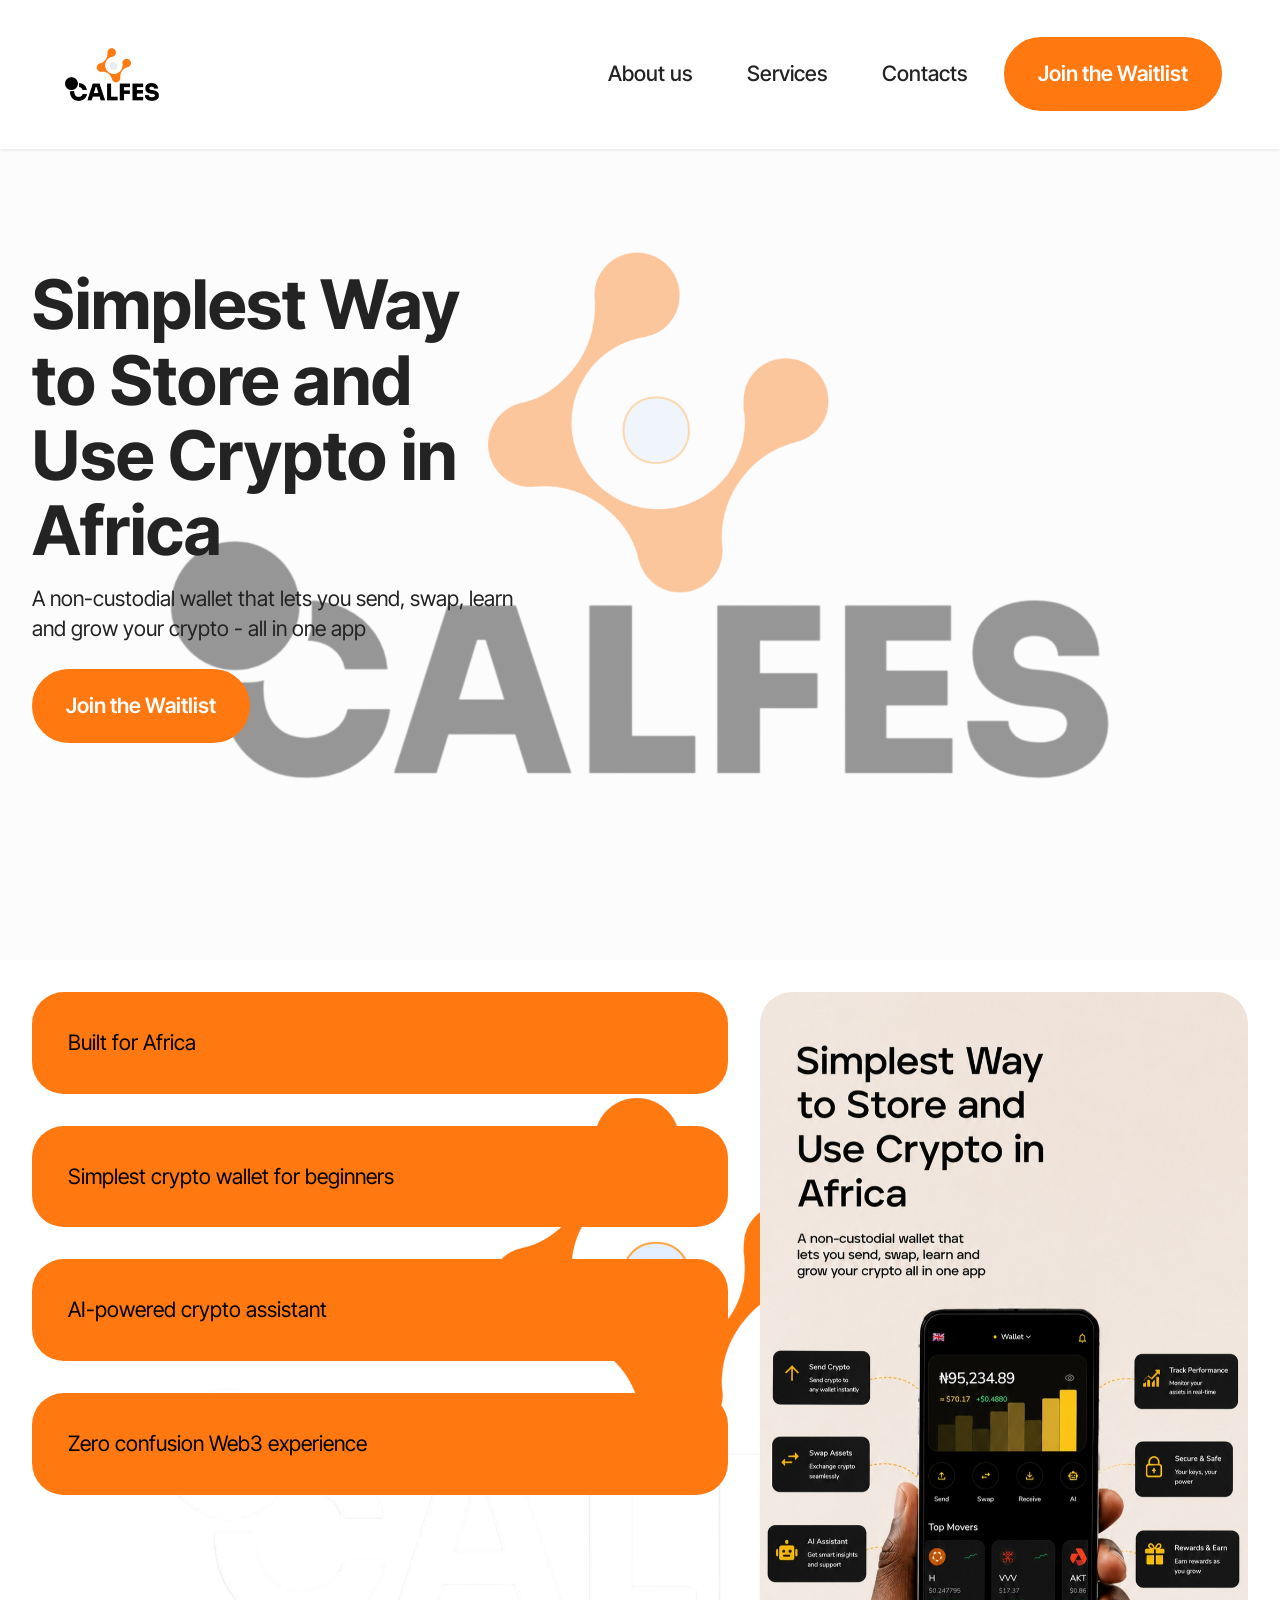
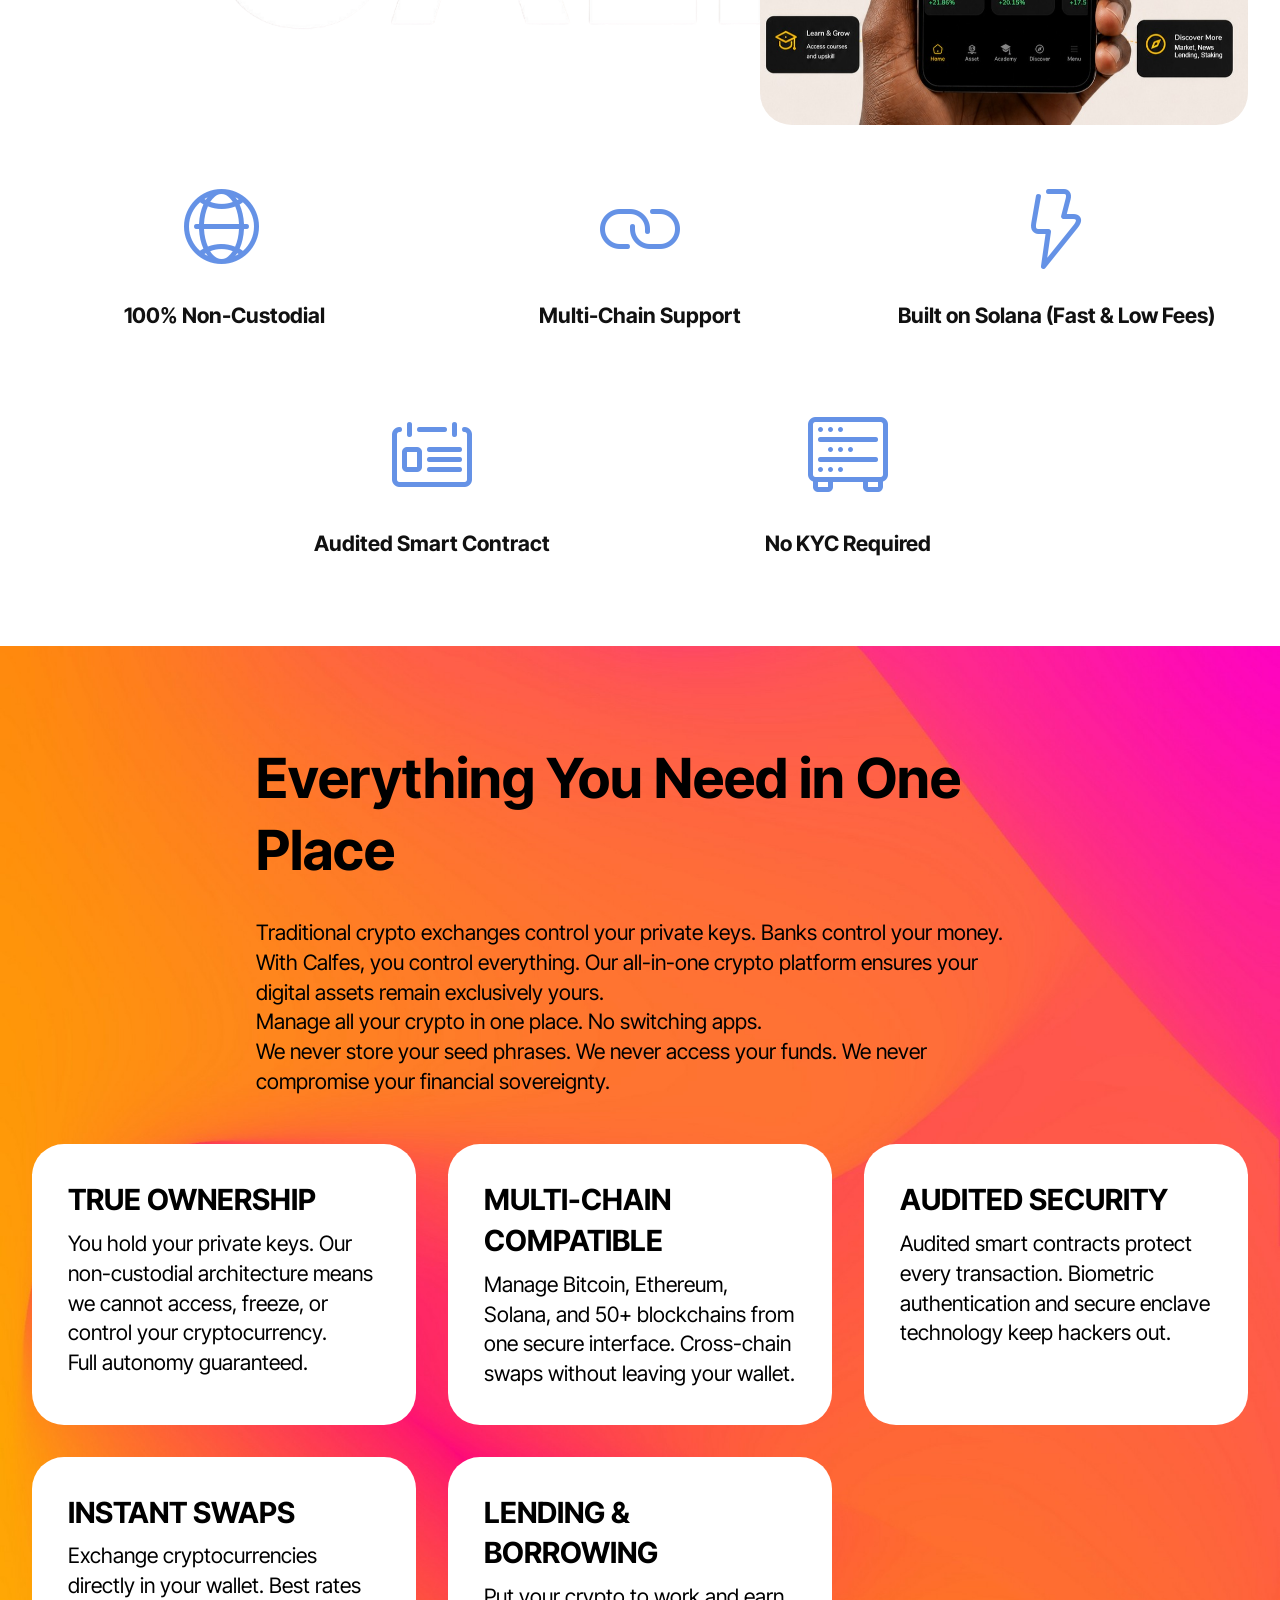
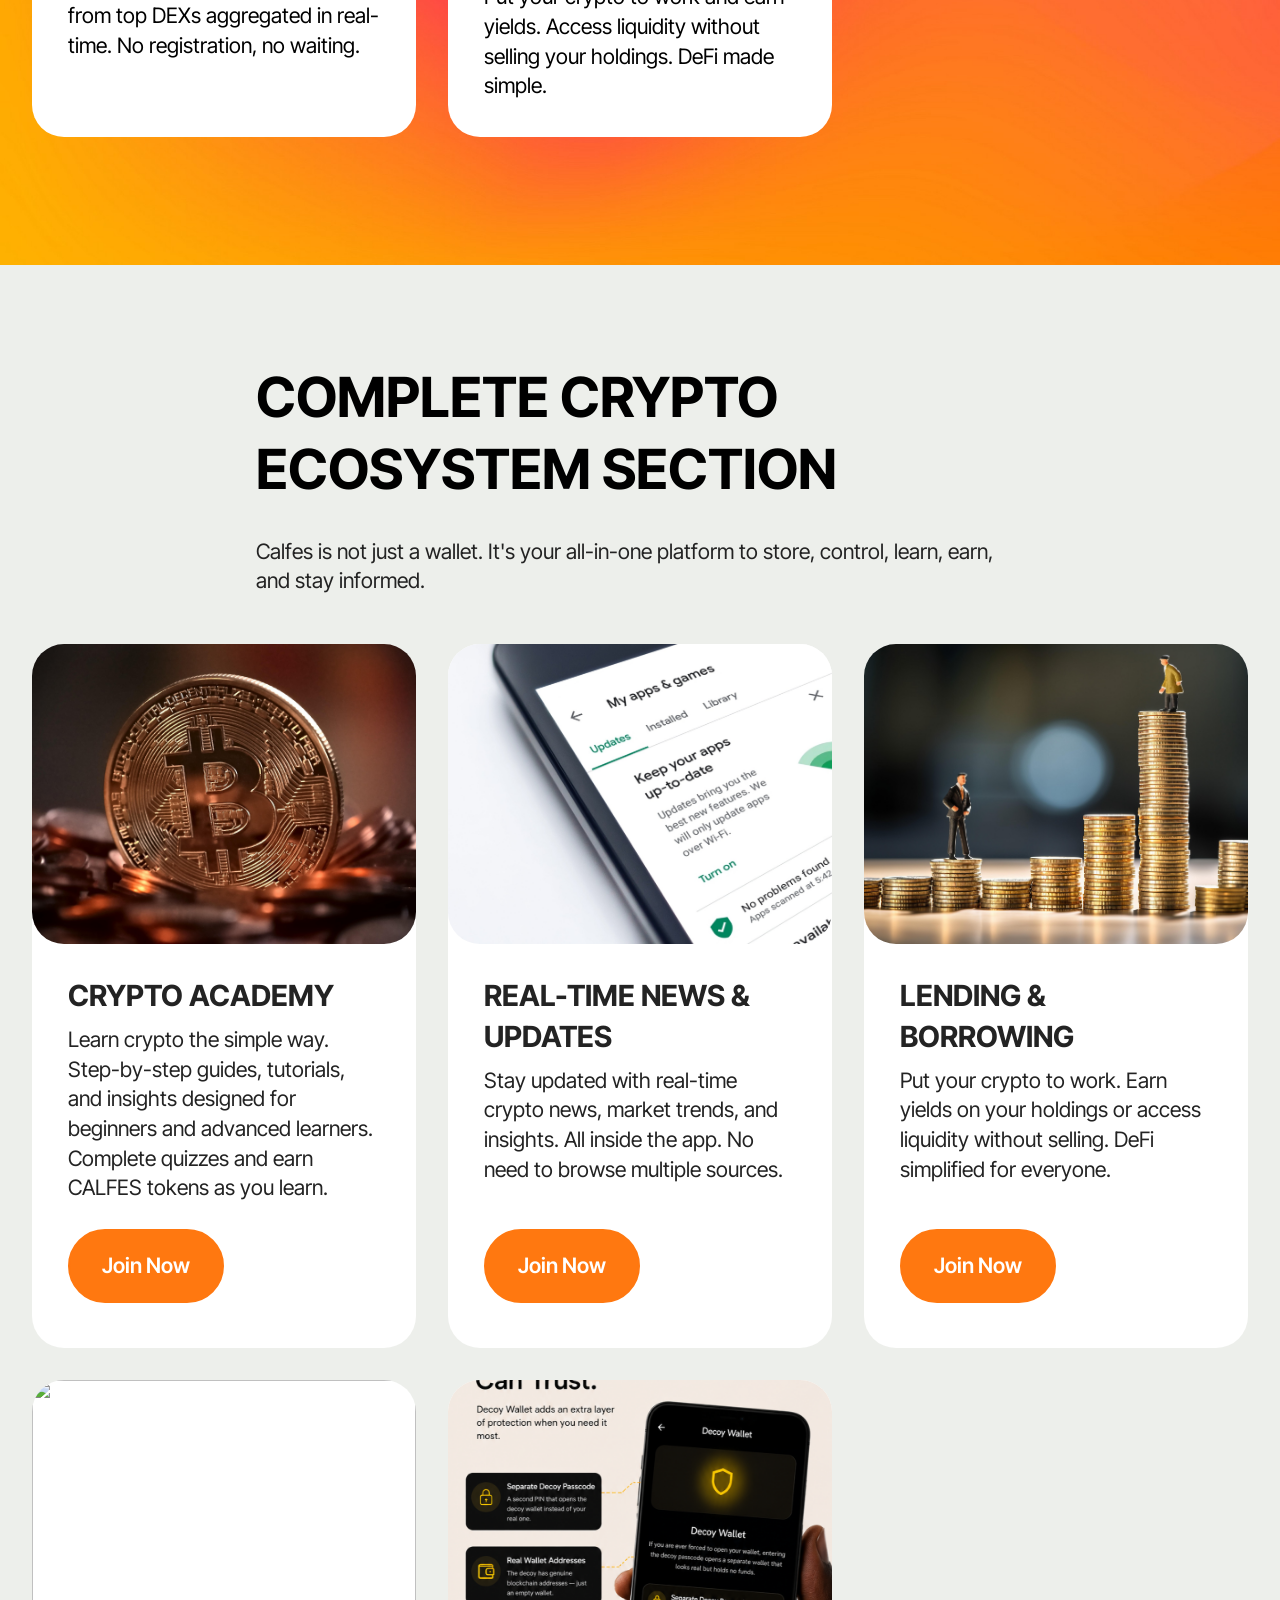
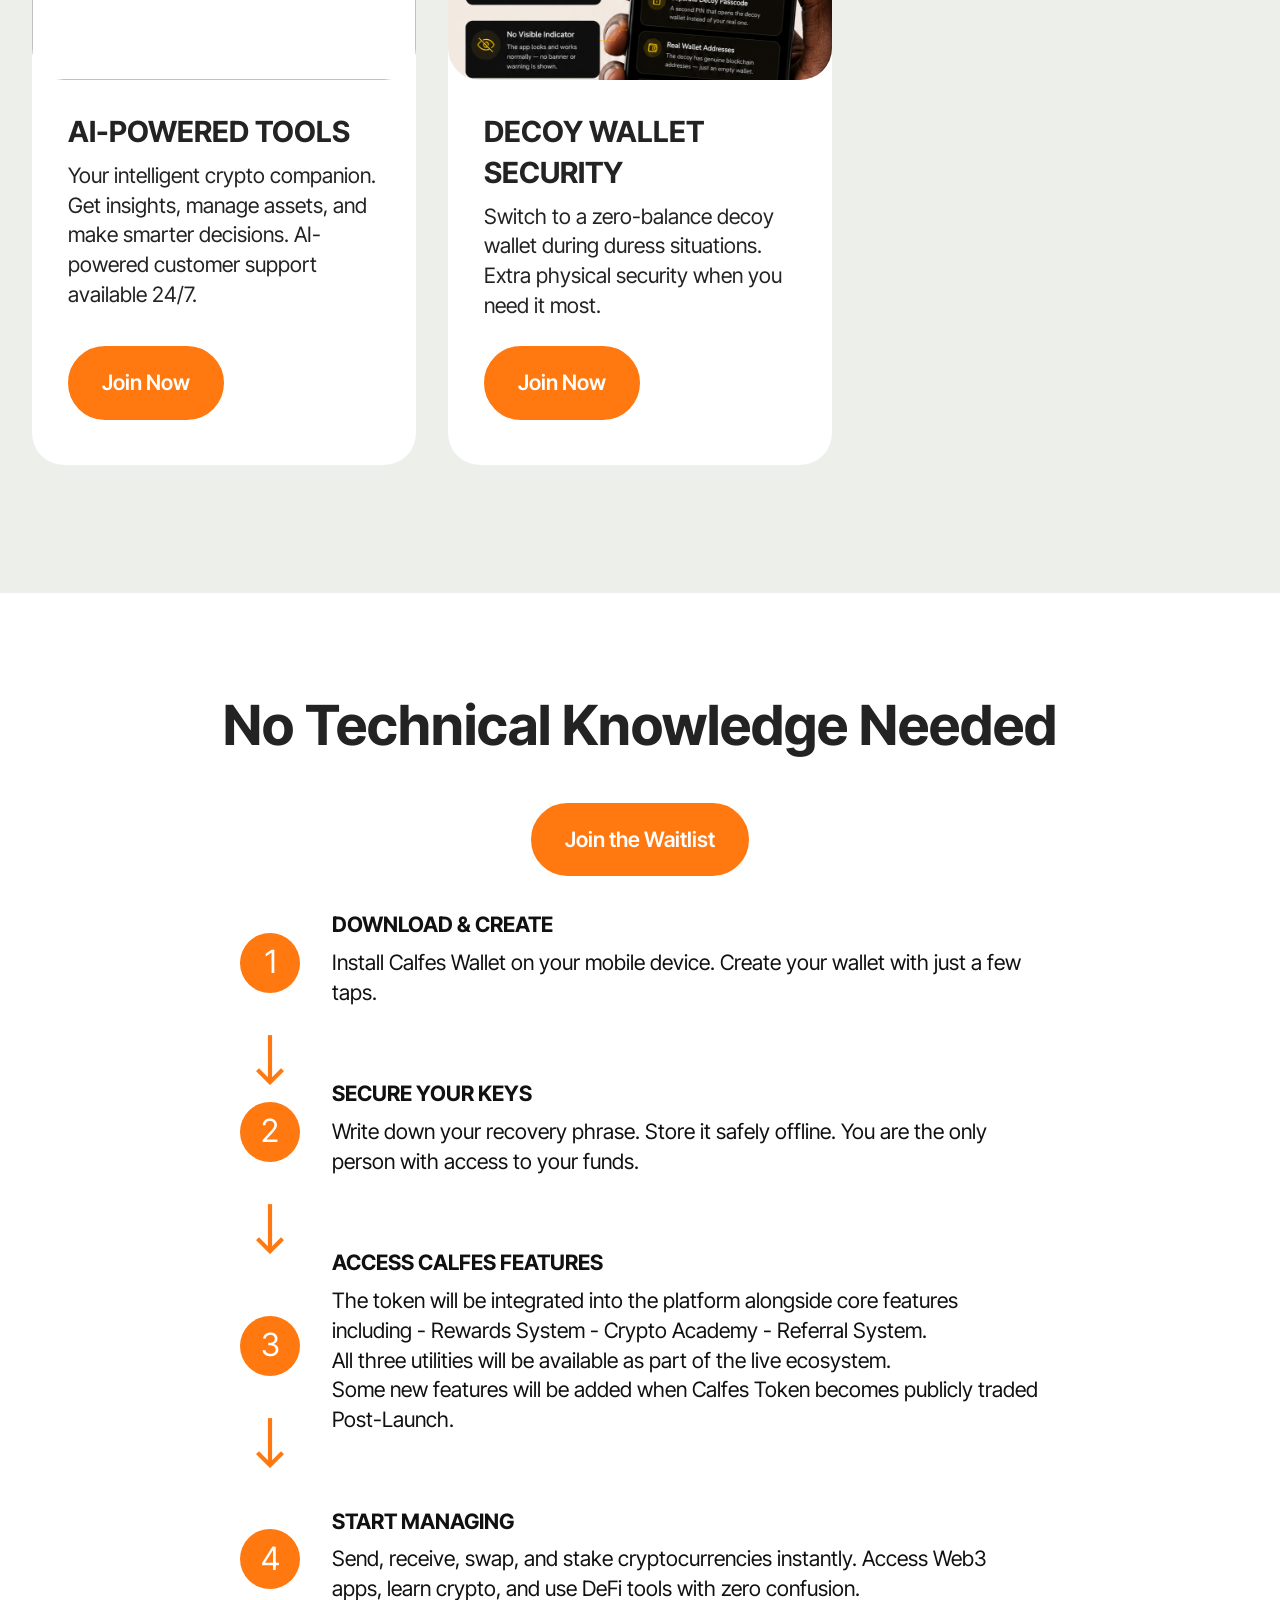
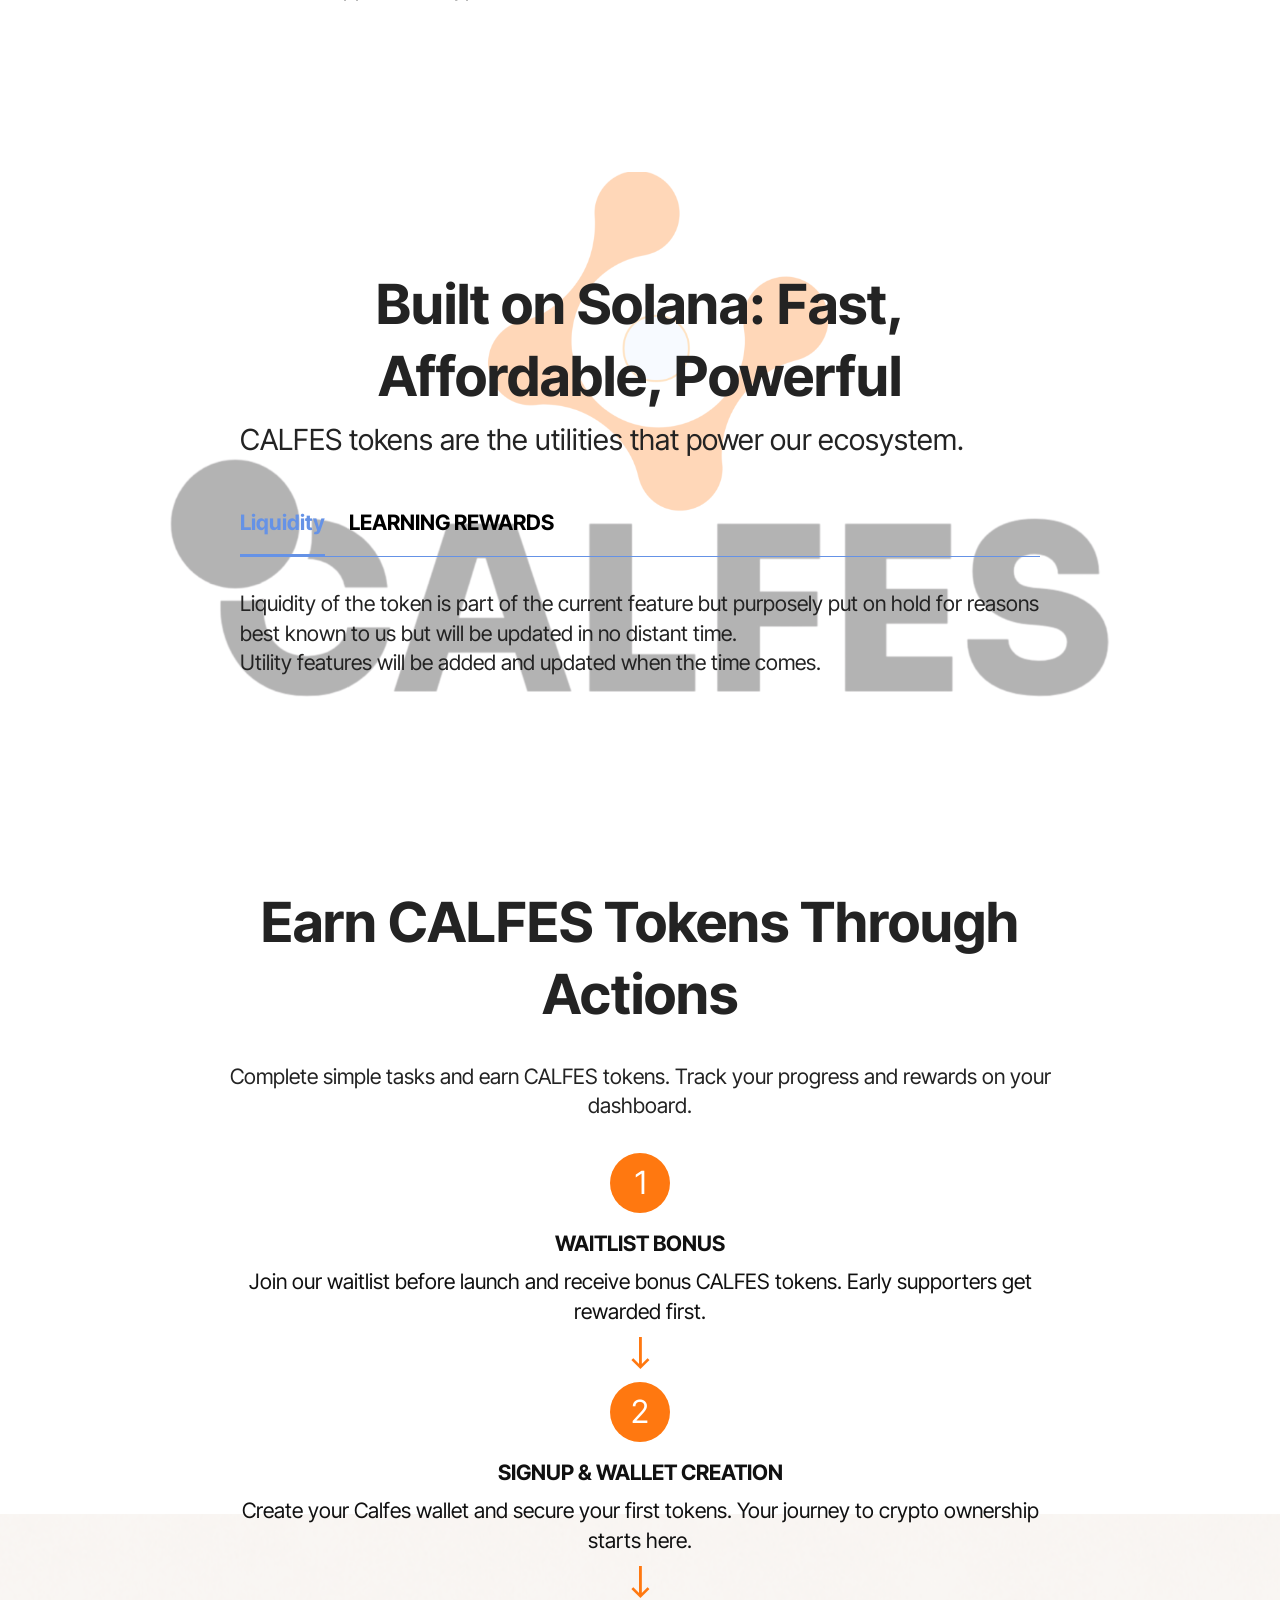
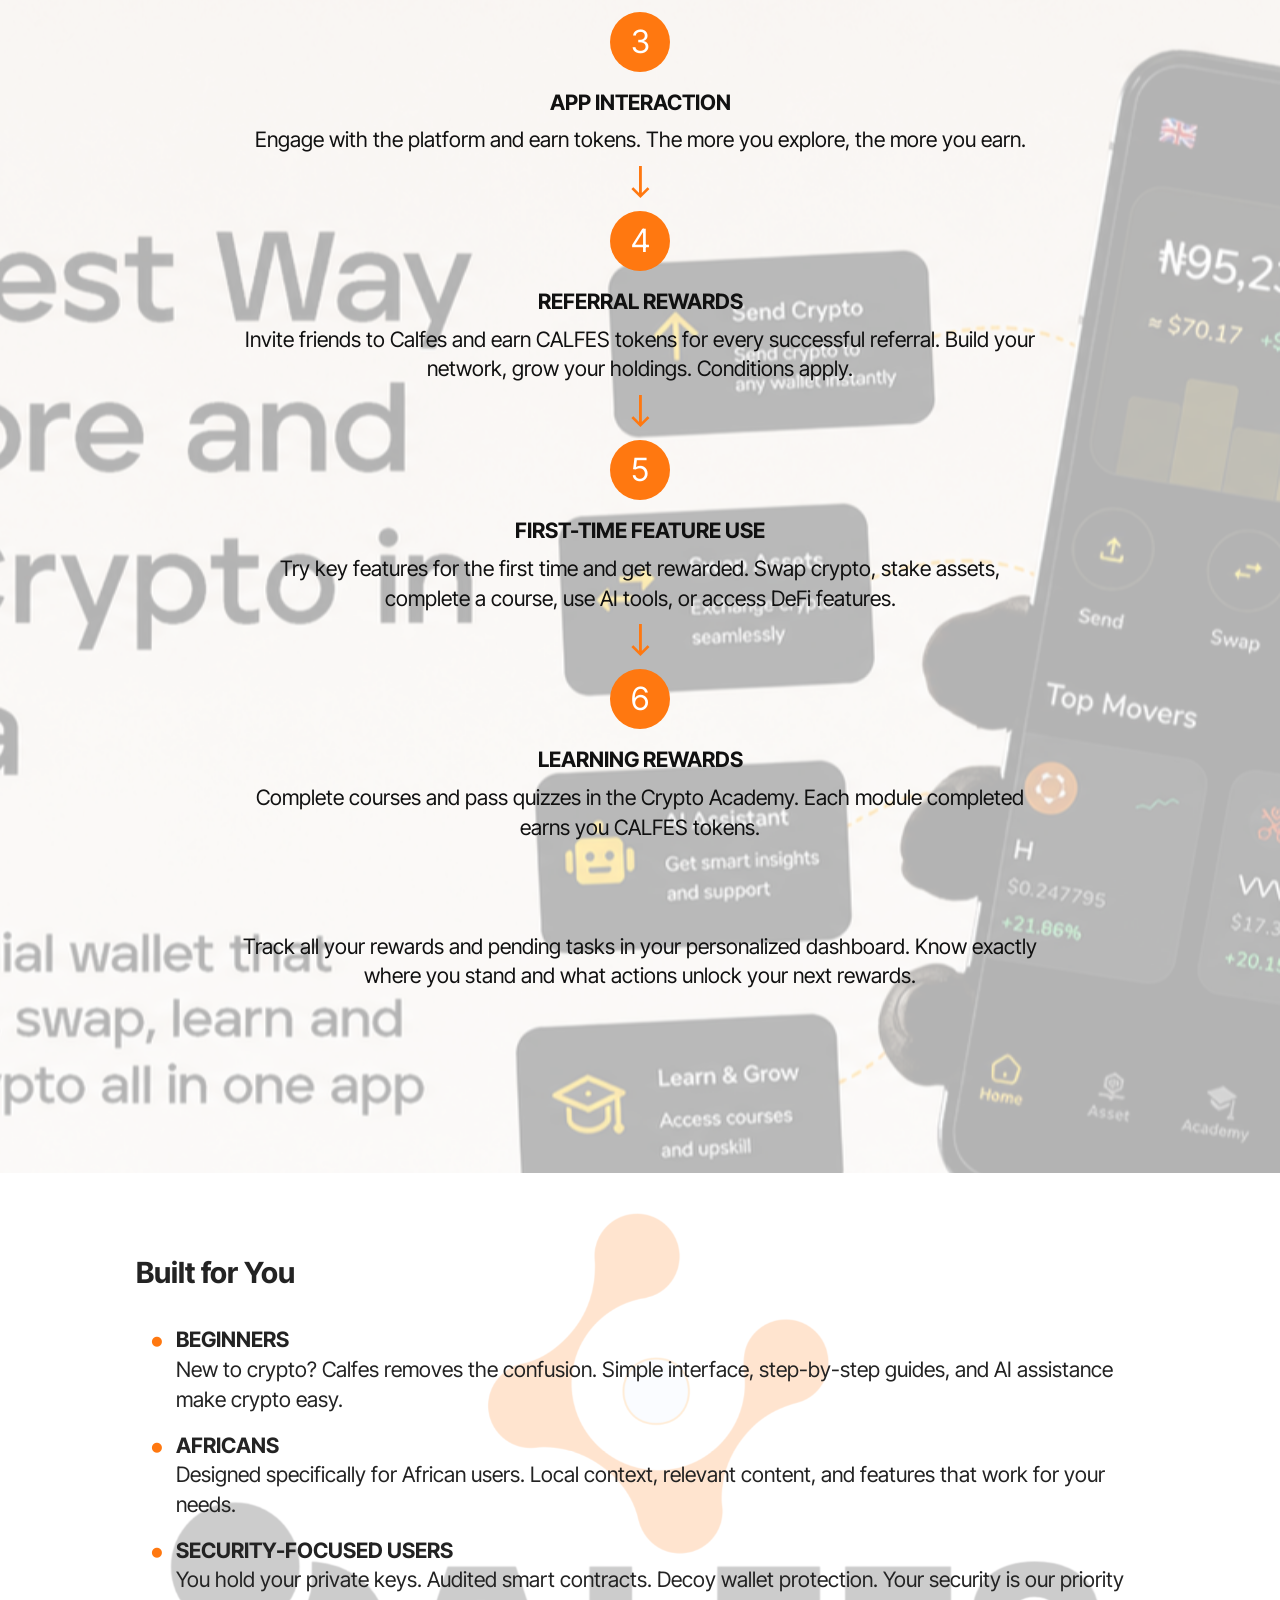
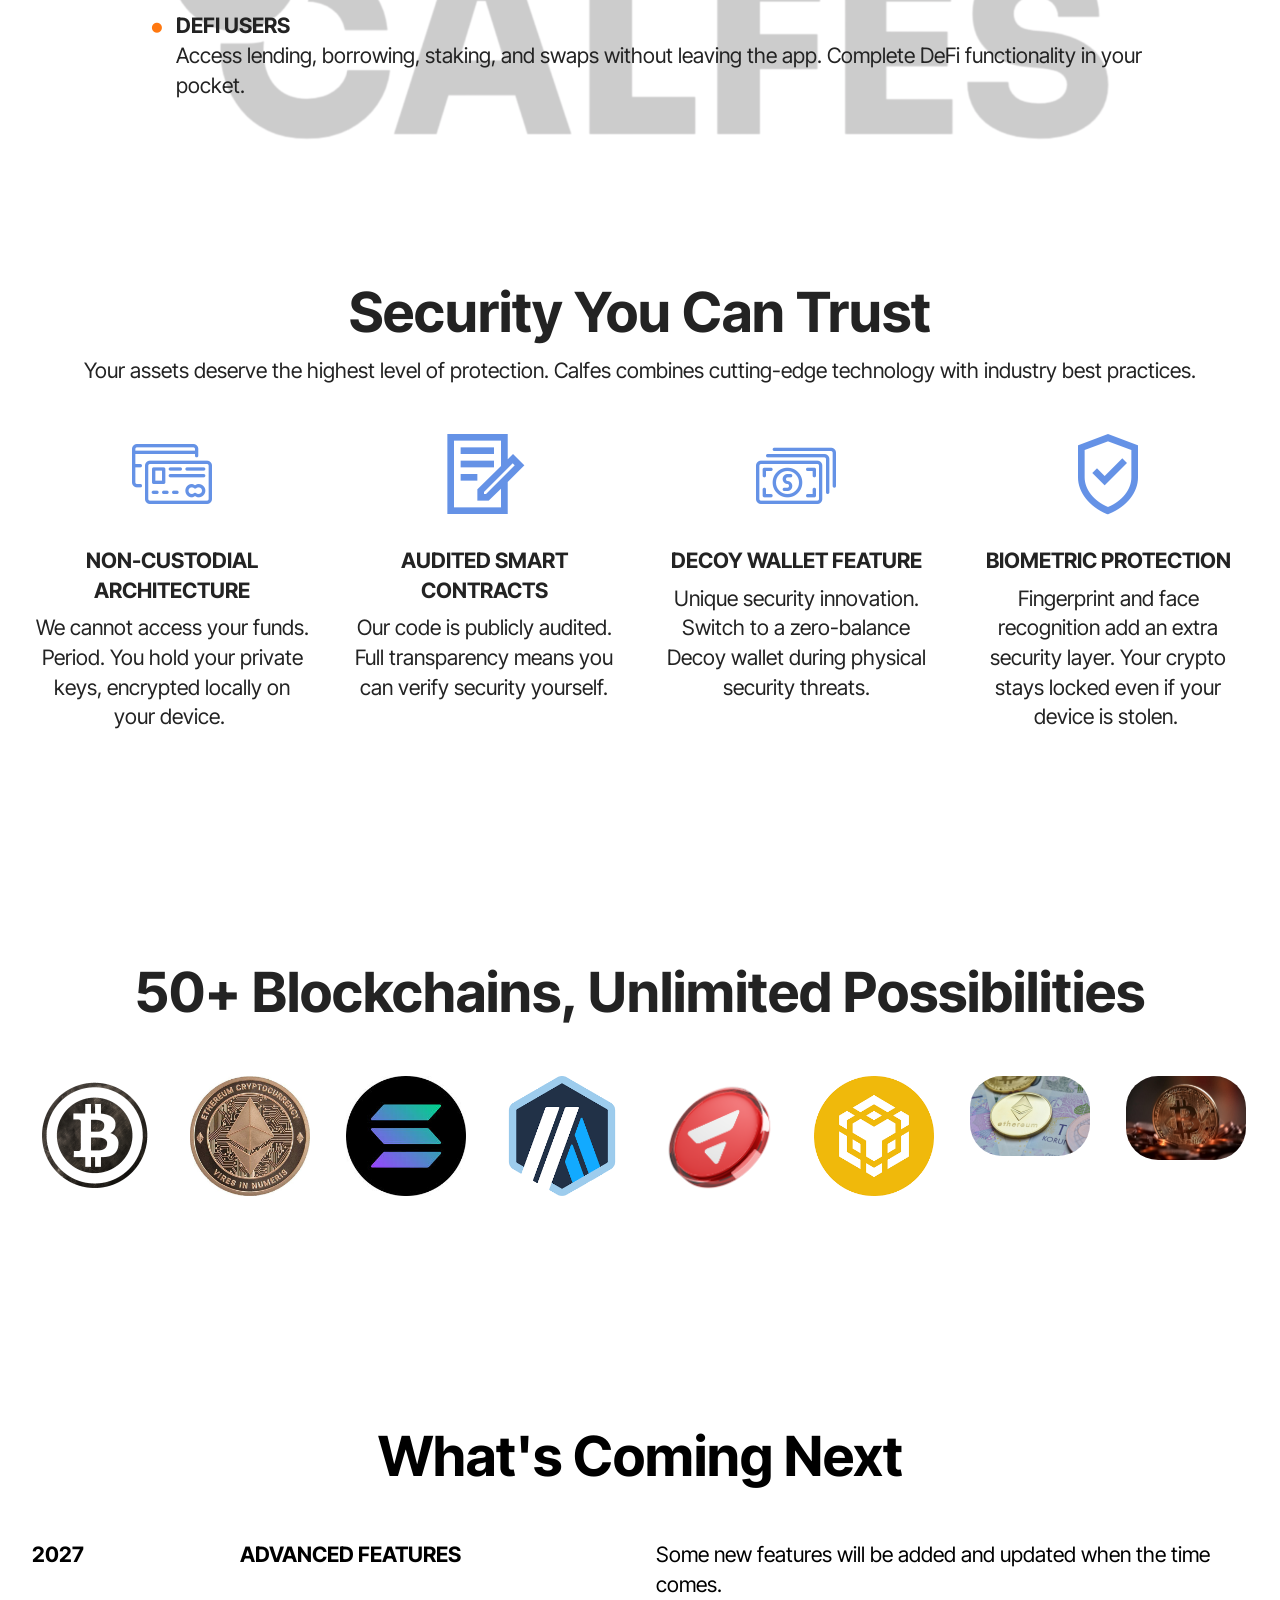
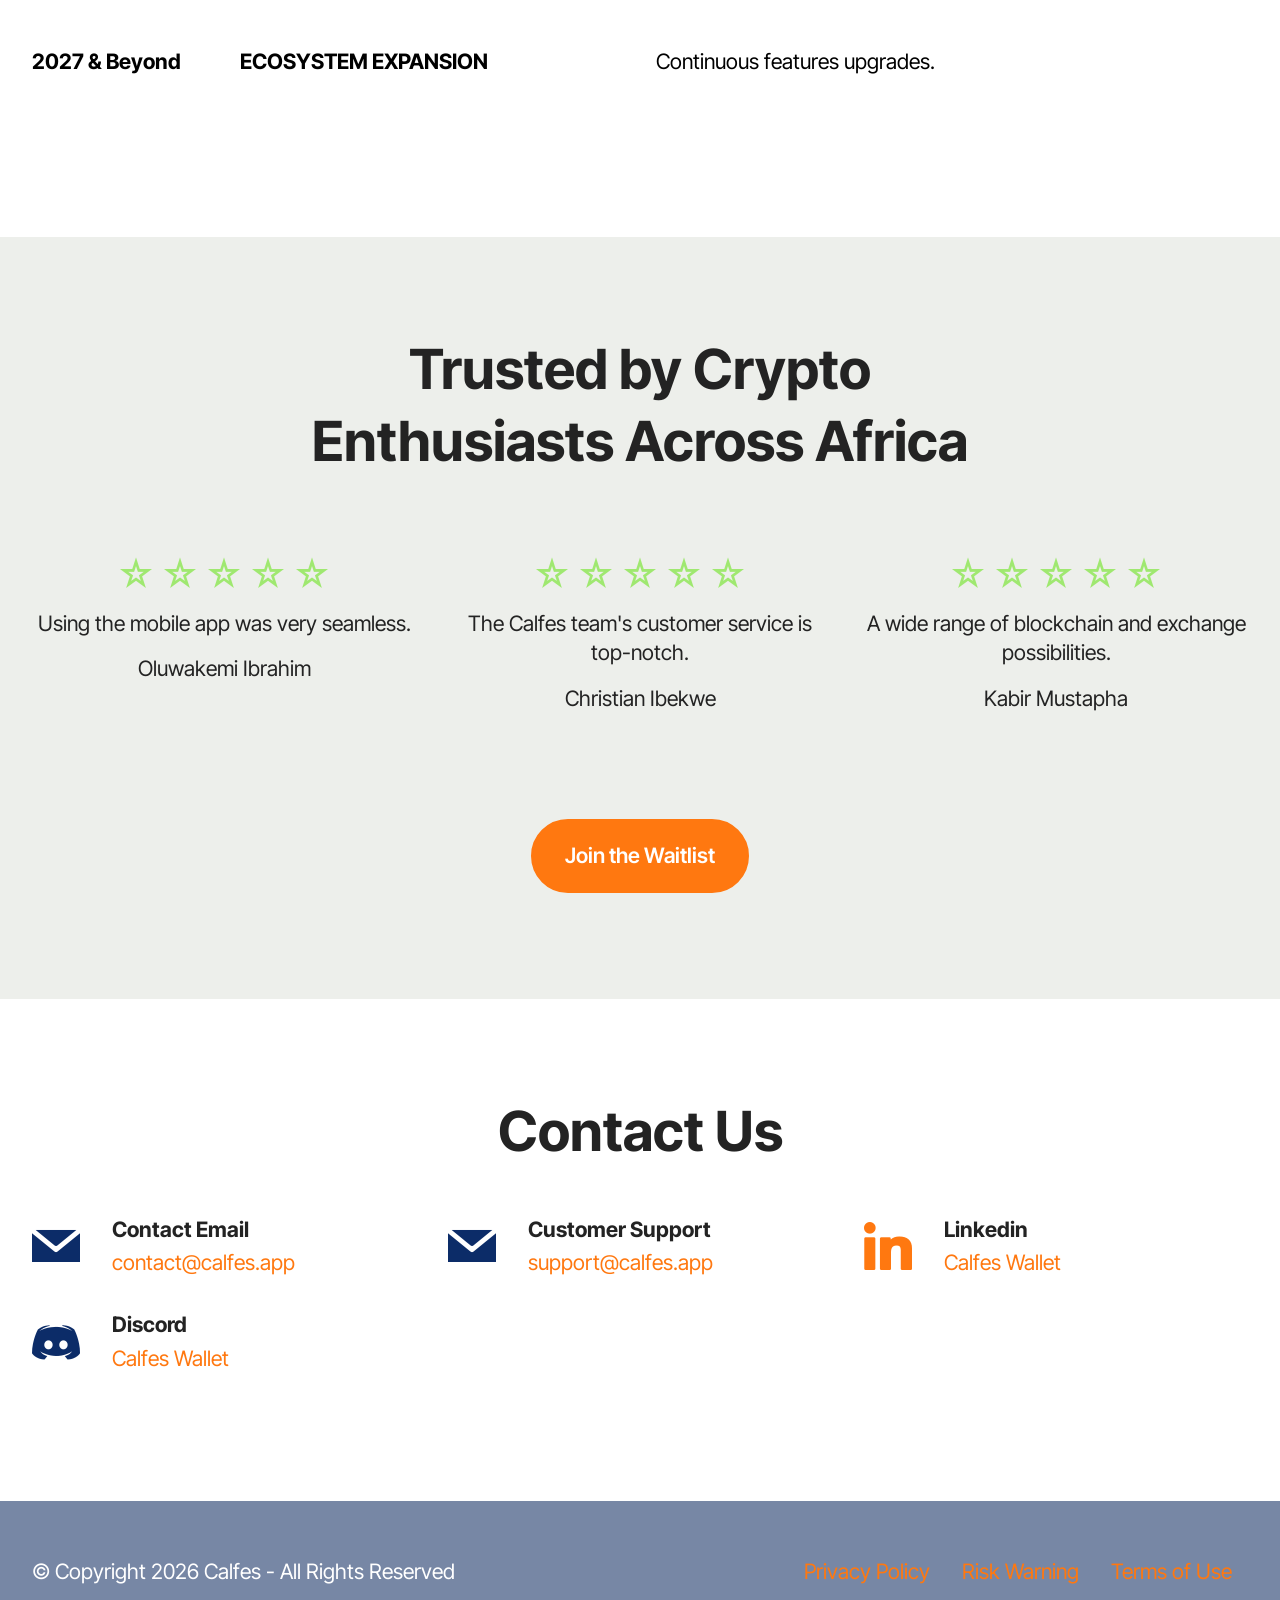
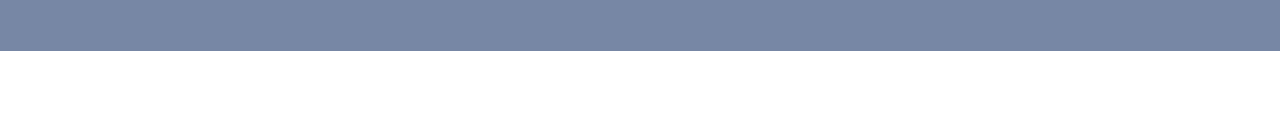
==== index.html @ dc8a94e5 "Add files via upload" ====
<!DOCTYPE html>
<html  >
<head>
  <!-- Site made by IDCL Africa -->
  <meta charset="UTF-8">
  <meta http-equiv="X-UA-Compatible" content="IE=edge">
  <meta name="generator" content="Mobirise v6.1.12, mobirise.com">
  <meta name="twitter:card" content="summary_large_image"/>
  <meta name="twitter:image:src" content="assets/images/index-meta.png">
  <meta property="og:image" content="assets/images/index-meta.png">
  <meta name="twitter:title" content="Home">
  <meta name="viewport" content="width=device-width, initial-scale=1, minimum-scale=1">
  <link rel="shortcut icon" href="assets/images/calfes-blk.png" type="image/x-icon">
  <meta name="description" content="Non-Custodial Crypto Wallet | cryptocurrency wallet Africa, Web3 wallet, crypto learning app, DeFi wallet">
  
  
  <title>Home</title>
  <link rel="stylesheet" href="assets/web/assets/mobirise-icons2/mobirise2.css">
  <link rel="stylesheet" href="assets/web/assets/mobirise-icons-bold/mobirise-icons-bold.css">
  <link rel="stylesheet" href="assets/web/assets/mobirise-icons/mobirise-icons.css">
  <link rel="stylesheet" href="assets/bootstrap/css/bootstrap.min.css">
  <link rel="stylesheet" href="assets/parallax/jarallax.css">
  <link rel="stylesheet" href="assets/dropdown/css/style.css">
  <link rel="stylesheet" href="assets/socicon/css/styles.css">
  <link rel="stylesheet" href="assets/theme/css/style.css">
  <link rel="preload" href="https://fonts.googleapis.com/css?family=Inter+Tight:100,200,300,400,500,600,700,800,900,100i,200i,300i,400i,500i,600i,700i,800i,900i&display=swap" as="style" onload="this.onload=null;this.rel='stylesheet'">
  <noscript><link rel="stylesheet" href="https://fonts.googleapis.com/css?family=Inter+Tight:100,200,300,400,500,600,700,800,900,100i,200i,300i,400i,500i,600i,700i,800i,900i&display=swap"></noscript>
  <link rel="preload" as="style" href="assets/mobirise/css/mbr-additional.css?v=qlDMqC"><link rel="stylesheet" href="assets/mobirise/css/mbr-additional.css?v=qlDMqC" type="text/css">

  
  
  
</head>
<body>
  
  <section data-bs-version="5.1" class="menu menu1 cid-vhpEsGPoHD" once="menu" id="menu1-1">
    

    <nav class="navbar navbar-dropdown navbar-fixed-top navbar-expand-lg">
        <div class="container-fluid">
            <div class="navbar-brand">
                <span class="navbar-logo">
                    
                        <img src="assets/images/calfes-blk.png" alt="" style="height: 8rem;">
                    
                </span>
                
            </div>
            <button class="navbar-toggler" type="button" data-toggle="collapse" data-bs-toggle="collapse" data-target="#navbarSupportedContent" data-bs-target="#navbarSupportedContent" aria-controls="navbarNavAltMarkup" aria-expanded="false" aria-label="Toggle navigation">
                <div class="hamburger">
                    <span></span>
                    <span></span>
                    <span></span>
                    <span></span>
                </div>
            </button>
            <div class="collapse navbar-collapse" id="navbarSupportedContent">
                <ul class="navbar-nav nav-dropdown" data-app-modern-menu="true"><li class="nav-item"><a class="nav-link link text-black text-primary display-4" href="index.html#header1-i">
                            About us</a></li>
                    <li class="nav-item"><a class="nav-link link text-black text-primary display-4" href="index.html#features027-j">
                            Services</a></li>
                    <li class="nav-item"><a class="nav-link link text-black text-primary display-4" href="index.html#social02-w">Contacts</a>
                    </li></ul>
                
                <div class="navbar-buttons mbr-section-btn"><a class="btn btn-primary display-4" href="https://api.calfes.app/v1/waitlist/join" target="_blank">Join the Waitlist</a></div>
            </div>
        </div>
    </nav>
</section>

<section data-bs-version="5.1" class="header1 cid-vhvvVtMBlm mbr-fullscreen" id="header1-i">

    

    
    <div class="mbr-overlay" style="opacity: 0.6; background-color: rgb(250, 250, 250);"></div>

    <div class="container">
        <div class="row">
            <div class="col-12 col-lg-5">
                <h1 class="mbr-section-title mbr-fonts-style mb-3 display-1"><strong>Simplest Way to Store and Use Crypto in Africa</strong></h1>
                
                <p class="mbr-text mbr-fonts-style display-7">A non-custodial wallet that lets you send, swap, learn and grow your crypto - all in one app&nbsp;<br></p>
                <div class="mbr-section-btn mt-3"><a class="btn btn-secondary display-4" href="https://api.calfes.app/v1/waitlist/join" target="_blank">Join the Waitlist</a></div>
            </div>
        </div>
    </div>
</section>

<section data-bs-version="5.1" class="features027 cid-vhvwgKUePU mbr-parallax-background" id="features027-j">
	

	
	

	<div class="container">
		


		<div class="row justify-content-center  blockContent">
			<div class="col-12 col-lg">
				<div class="item features-without-image col-12 col-md-12 col-lg-12 active">
					<div class="item-wrapper">
						<div class="item-content">
							
							
							<p class="card-text mbr-fonts-style mt-0 mb-0 display-7">Built for Africa&nbsp;<br></p>
							
						</div>

					</div>
				</div>
				<div class="item features-without-image col-12 col-md-12 col-lg-12">
					<div class="item-wrapper">
						<div class="item-content">
							
							
							<p class="card-text mbr-fonts-style mt-0 mb-0 display-7">Simplest crypto wallet for beginners&nbsp;<br></p>
							
						</div>

					</div>
				</div>
				<div class="item features-without-image col-12 col-md-12 col-lg-12">
					<div class="item-wrapper">
						<div class="item-content">
							
							
							<p class="card-text mbr-fonts-style mt-0 mb-0 display-7">AI-powered crypto assistant&nbsp;<br></p>
							
						</div>
					</div>
				</div><div class="item features-without-image col-12 col-md-12 col-lg-12">
					<div class="item-wrapper">
						<div class="item-content">
							
							
							<p class="card-text mbr-fonts-style mt-0 mb-0 display-7">
								Zero confusion Web3 experience
							</p>
							
						</div>
					</div>
				</div>
			</div>
			<div class="col-12 col-lg-5">
				<div class="image-wrapper">
					<img class="w-100" src="assets/images/dashboard-new.jpg-1.jpeg" alt="">
				</div>
			</div>

		</div>
	</div>
</section>

<section data-bs-version="5.1" class="features14 cid-vhpR2YdhfS" id="features14-5">
    

    
    
    <div class="container">
        
        <div class="row">
            <div class="item features-without-image mb-5 col-12 col-md-4">
                <div class="item-wrapper">
                    <div class="card-box align-center">
                        <span class="mbr-iconfont mbrib-globe-2"></span>
                        <h4 class="card-title align-center mbr-black mbr-fonts-style display-7"><strong>100% Non-Custodial
</strong><div><strong><br></strong></div></h4>
                    </div>
                </div>
            </div>
            <div class="item features-without-image mb-5 col-12 col-md-4">
                <div class="item-wrapper">
                    <div class="card-box align-center">
                        <span class="mbr-iconfont mbrib-link"></span>
                        <h4 class="card-title align-center mbr-black mbr-fonts-style display-7"><strong>Multi-Chain Support</strong></h4>
                    </div>
                </div>
            </div>
            <div class="item features-without-image mb-5 col-12 col-md-4">
                <div class="item-wrapper">
                    <div class="card-box align-center">
                        <span class="mbr-iconfont mbrib-speed"></span>
                        <h4 class="card-title align-center mbr-black mbr-fonts-style display-7"><strong>Built on Solana (Fast &amp; Low Fees)</strong></h4>
                    </div>
                </div>
            </div>
            <div class="item features-without-image mb-5 col-12 col-md-4">
                <div class="item-wrapper">
                    <div class="card-box align-center">
                        <span class="mbr-iconfont mbrib-contact-form"></span>
                        <h4 class="card-title align-center mbr-black mbr-fonts-style display-7"><strong>Audited Smart Contract</strong></h4>
                    </div>
                </div>
            </div>
            <div class="item features-without-image mb-5 col-12 col-md-4">
                <div class="item-wrapper">
                    <div class="card-box align-center">
                        <span class="mbr-iconfont mbrib-database"></span>
                        <h4 class="card-title align-center mbr-black mbr-fonts-style display-7"><strong>No KYC Required</strong></h4>
                    </div>
                </div>
            </div>
            
        </div>
    </div>
</section>

<section data-bs-version="5.1" class="features032 cid-vhvd9Zua7d" id="features032-b">
  

  
  
  <div class="container">
    <div class="row justify-content-center">
      <div class="col-12 mb-5 content-head">
        <h3 class="mbr-section-title mbr-fonts-style align-center mb-0 display-2"><strong>Everything You Need in One Place</strong></h3>
        <h5 class="mbr-section-subtitle mbr-fonts-style align-center mb-0 mt-4 display-7">Traditional crypto exchanges control your private keys. Banks control your money. With Calfes, you control everything. Our all-in-one crypto platform ensures your digital assets remain exclusively yours.
<div>Manage all your crypto in one place. No switching apps.
</div><div>We never store your seed phrases. We never access your funds. We never compromise your financial sovereignty.</div></h5>
      </div>
    </div>
    <div class="row">
      <div class="item features-without-image col-12 col-lg-4 active item-mb">
        <div class="item-wrapper">
          <div class="card-box align-left">
            
            <h5 class="card-title mbr-fonts-style display-5"><strong>TRUE OWNERSHIP</strong></h5>
            <p class="card-text mbr-fonts-style display-7">
              You hold your private keys. Our non-custodial architecture means we cannot access, freeze, or control your cryptocurrency. <br>Full autonomy guaranteed.</p>
          </div>
        </div>
      </div>
      <div class="item features-without-image col-12 col-lg-4 item-mb">
        <div class="item-wrapper">
          <div class="card-box align-left">
            
            <h5 class="card-title mbr-fonts-style display-5"><strong>MULTI-CHAIN COMPATIBLE</strong></h5>
            <p class="card-text mbr-fonts-style display-7">
              Manage Bitcoin, Ethereum, Solana, and 50+ blockchains from one secure interface. Cross-chain swaps without leaving your wallet.</p>
          </div>
        </div>
      </div>
      
      <div class="item features-without-image col-12 col-lg-4 item-mb">
        <div class="item-wrapper">
          <div class="card-box align-left">
            
            <h5 class="card-title mbr-fonts-style display-5"><strong>AUDITED SECURITY</strong></h5>
            <p class="card-text mbr-fonts-style display-7">
              Audited smart contracts protect every transaction. Biometric authentication and secure enclave technology keep hackers out.</p>
          </div>
        </div>
      </div>
      <div class="item features-without-image col-12 col-lg-4 item-mb">
        <div class="item-wrapper">
          <div class="card-box align-left">
            
            <h5 class="card-title mbr-fonts-style display-5"><strong>INSTANT SWAPS</strong></h5>
            <p class="card-text mbr-fonts-style display-7">
              Exchange cryptocurrencies directly in your wallet. Best rates from top DEXs aggregated in real-time. No registration, no waiting.</p>
          </div>
        </div>
      </div>
      <div class="item features-without-image col-12 col-lg-4 item-mb">
        <div class="item-wrapper">
          <div class="card-box align-left">
            
            <h5 class="card-title mbr-fonts-style display-5"><strong>LENDING &amp; BORROWING</strong></h5>
            <p class="card-text mbr-fonts-style display-7">
              Put your crypto to work and earn yields. Access liquidity without selling your holdings. DeFi made simple.</p>
          </div>
        </div>
      </div>
    </div>
  </div>
</section>

<section data-bs-version="5.1" class="features4 start cid-vhvmdsUuaR" id="features04-d">
	
	
	<div class="container">
		<div class="row justify-content-center">
			<div class="col-12 content-head">
				<div class="mbr-section-head mb-5">
					<h4 class="mbr-section-title mbr-fonts-style align-center mb-0 display-2"><strong>COMPLETE CRYPTO ECOSYSTEM SECTION</strong></h4>
					<h5 class="mbr-section-subtitle mbr-fonts-style align-center mb-0 mt-4 display-7">Calfes is not just a wallet. It's your all-in-one platform to store, control, learn, earn, and stay informed.</h5>
					
				</div>
			</div>
		</div>
		<div class="row">
			<div class="item features-image col-12 col-md-6 col-lg-4">
				<div class="item-wrapper">
					<div class="item-img">
						<img src="assets/images/mbr.jpg" alt="" data-slide-to="0" data-bs-slide-to="0">
					</div>
					<div class="item-content">
						<h5 class="item-title mbr-fonts-style display-5"><strong>CRYPTO ACADEMY</strong></h5>
						<p class="mbr-text mbr-fonts-style display-7">
							Learn crypto the simple way. Step-by-step guides, tutorials, and insights designed for beginners and advanced learners. Complete quizzes and earn CALFES tokens as you learn.
						</p>
						<div class="mbr-section-btn item-footer"><a href="index.html#social02-w" class="btn item-btn btn-primary display-7">Join Now</a></div>
					</div>

				</div>
			</div>
			<div class="item features-image col-12 col-md-6 col-lg-4">
				<div class="item-wrapper">
					<div class="item-img">
						<img src="assets/images/mbr-1.jpg" alt="" data-slide-to="1" data-bs-slide-to="1">
					</div>
					<div class="item-content">
						<h5 class="item-title mbr-fonts-style display-5"><strong>REAL-TIME NEWS &amp; UPDATES</strong></h5>
						<p class="mbr-text mbr-fonts-style display-7">
							Stay updated with real-time crypto news, market trends, and insights. All inside the app. No need to browse multiple sources.
						</p>
						<div class="mbr-section-btn item-footer"><a href="index.html#social02-w" class="btn item-btn btn-primary display-7">Join Now</a></div>
					</div>
				</div>
			</div>
			<div class="item features-image col-12 col-md-6 col-lg-4">
				<div class="item-wrapper">
					<div class="item-img">
						<img src="assets/images/mbr-2.jpg" alt="" data-slide-to="2" data-bs-slide-to="2">
					</div>
					<div class="item-content">
						<h5 class="item-title mbr-fonts-style display-5"><strong>LENDING &amp; BORROWING</strong></h5>
						<p class="mbr-text mbr-fonts-style display-7">
							Put your crypto to work. Earn yields on your holdings or access liquidity without selling. DeFi simplified for everyone.<br>
						</p>
						<div class="mbr-section-btn item-footer"><a href="index.html#social02-w" class="btn item-btn btn-primary display-7">Join Now</a></div>
					</div>
				</div>
			</div><div class="item features-image col-12 col-md-6 col-lg-4">
				<div class="item-wrapper">
					<div class="item-img">
						<img src="assets/images/mbr.png" alt="" data-slide-to="3" data-bs-slide-to="3">
					</div>
					<div class="item-content">
						<h5 class="item-title mbr-fonts-style display-5"><strong>AI-POWERED TOOLS</strong></h5>
						<p class="mbr-text mbr-fonts-style display-7">
							Your intelligent crypto companion. Get insights, manage assets, and make smarter decisions. AI-powered customer support available 24/7.<br>
						</p>
						<div class="mbr-section-btn item-footer"><a href="index.html#social02-w" class="btn item-btn btn-primary display-7">Join Now</a></div>
					</div>
				</div>
			</div><div class="item features-image col-12 col-md-6 col-lg-4">
				<div class="item-wrapper">
					<div class="item-img">
						<img src="assets/images/calfes-edited-1.png" alt="" data-slide-to="4" data-bs-slide-to="4">
					</div>
					<div class="item-content">
						<h5 class="item-title mbr-fonts-style display-5"><strong>DECOY WALLET SECURITY</strong></h5>
						<p class="mbr-text mbr-fonts-style display-7">
							Switch to a zero-balance decoy wallet during duress situations. Extra physical security when you need it most.<br>
						</p>
						<div class="mbr-section-btn item-footer"><a href="index.html#social02-w" class="btn item-btn btn-primary display-7">Join Now</a></div>
					</div>
				</div>
			</div>
		</div>
	</div>
</section>

<section data-bs-version="5.1" class="features20 cid-vhvH3xqJKc" data-bg-video="https://youtu.be/byNNauAJrKI" id="features20-k">

    

    <div class="mbr-fallback-image disabled"></div>
    <div class="mbr-overlay" style="opacity: 0.9; background-color: rgb(255, 255, 255);">
    </div>
    <div class="container">
        <div class="row justify-content-center">
            <div class="col-md-12 col-lg-9">
                <div class="card-wrapper pb-4">
                    <div class="card-box align-center">
                        <h4 class="card-title mbr-fonts-style mb-4 display-2">
                            <strong>No Technical Knowledge Needed</strong></h4>
                        
                        <div class="mbr-section-btn"><a class="btn btn-primary display-4" href="https://api.calfes.app/v1/waitlist/join" target="_blank">Join the Waitlist</a></div>
                    </div>
                </div>
            </div>
            <div class="col-12 col-md-8">
                <div class="item mbr-flex">
                    <div class="icon-box">
                        <span class="step-number mbr-fonts-style display-5">1</span>
                    </div>
                    <div class="text-box">
                        <h4 class="icon-title card-title mbr-black mbr-fonts-style display-7"><strong>DOWNLOAD &amp; CREATE</strong></h4>
                        <h5 class="icon-text mbr-black mbr-fonts-style display-4">Install Calfes Wallet on your mobile device. Create your wallet with just a few taps.</h5>
                    </div>
                </div>
                <div class="item mbr-flex">
                    <div class="icon-box">
                        <span class="step-number mbr-fonts-style display-5">2</span>
                    </div>
                    <div class="text-box">
                        <h4 class="icon-title card-title mbr-black mbr-fonts-style display-7"><strong>SECURE YOUR KEYS</strong></h4>
                        <h5 class="icon-text mbr-black mbr-fonts-style display-4">Write down your recovery phrase. Store it safely offline. You are the only person with access to your funds.</h5>
                    </div>
                </div>
                <div class="item mbr-flex">
                    <div class="icon-box">
                        <span class="step-number mbr-fonts-style display-5">3</span>
                    </div>
                    <div class="text-box">
                        <h4 class="icon-title card-title mbr-black mbr-fonts-style display-7"><strong>ACCESS CALFES FEATURES</strong></h4>
                        <h5 class="icon-text mbr-black mbr-fonts-style display-4">The token will be integrated into the platform alongside core features including - Rewards System - Crypto Academy - Referral System.<br>All three utilities will be available as part of the live ecosystem.<br>Some new features will be added when Calfes Token becomes publicly traded Post-Launch.</h5>
                    </div>
                </div>
                <div class="item mbr-flex last">
                    <div class="icon-box">
                        <span class="step-number mbr-fonts-style display-5">4</span>
                    </div>
                    <div class="text-box">
                        <h4 class="icon-title card-title mbr-black mbr-fonts-style display-7"><strong>START MANAGING</strong></h4>
                        <h5 class="icon-text mbr-black mbr-fonts-style display-4">Send, receive, swap, and stake cryptocurrencies instantly. Access Web3 apps, learn crypto, and use DeFi tools with zero confusion.</h5>
                    </div>
                </div>
                
                
                
                
                
                
            </div>
        </div>
    </div>
</section>

<section data-bs-version="5.1" class="tabs content18 cid-vhvL74IkVh mbr-parallax-background" id="tabs1-l">

    

    
    <div class="mbr-overlay" style="opacity: 0.7; background-color: rgb(255, 255, 255);">
    </div>
    <div class="container">
        <div class="row justify-content-center">
            <div class="col-12 col-md-8">
                <h3 class="mbr-section-title mb-0 mbr-fonts-style display-2"><strong>Built on Solana: Fast, Affordable, Powerful</strong></h3>
                <h4 class="mbr-section-subtitle mb-0 mt-2 mbr-fonts-style display-5">CALFES tokens are the utilities that power our ecosystem.</h4>
            </div>
        </div>
        <div class="row justify-content-center mt-4">
            <div class="col-12 col-md-8">
                <ul class="nav nav-tabs mb-4" role="tablist">
                    <li class="nav-item first mbr-fonts-style"><a class="nav-link mbr-fonts-style show active display-7" role="tab" data-toggle="tab" data-bs-toggle="tab" href="#tabs1-l_tab0" aria-selected="true"><strong>Liquidity</strong></a></li>
                    <li class="nav-item"><a class="nav-link mbr-fonts-style active display-7" role="tab" data-toggle="tab" data-bs-toggle="tab" href="#tabs1-l_tab1" aria-selected="true"><strong>LEARNING REWARDS&nbsp;</strong></a></li>
                    
                    
                    
                    
                </ul>
                <div class="tab-content">
                    <div id="tab1" class="tab-pane in active" role="tabpanel">
                        <div class="row">
                            <div class="col-md-12">
                                <p class="mbr-text mbr-fonts-style display-7">
                                    Liquidity of the token is part of the current feature but purposely put on hold for reasons best known to us but will be updated in no distant time.&nbsp;<br>Utility features will be added and updated when the time comes.</p>
                            </div>
                        </div>
                    </div>
                    <div id="tab2" class="tab-pane" role="tabpanel">
                        <div class="row">
                            <div class="col-md-12">
                                <p class="mbr-text mbr-fonts-style display-7">Earn CALFES tokens by completing courses and quizzes in the crypto Academy.</p>
                            </div>
                        </div>
                    </div>
                    
                    
                    
                    
                </div>
            </div>
        </div>
    </div>
</section>

<section data-bs-version="5.1" class="features21 cid-vhvNBpLprz mbr-parallax-background" id="features21-m">

    

    
    <div class="mbr-overlay" style="opacity: 0.7; background-color: rgb(255, 255, 255);">
    </div>
    <div class="container">
        <div class="row justify-content-center">
            <div class="col-md-12 col-lg-9">
                <div class="card-wrapper mb-4">
                    <div class="card-box align-center">
                        <h4 class="card-title mbr-fonts-style mb-4 display-2"><strong>Earn CALFES Tokens Through Actions</strong></h4>
                        <p class="mbr-text mbr-fonts-style mb-4 display-7">
                            Complete simple tasks and earn CALFES tokens. Track your progress and rewards on your dashboard.</p>
                        
                    </div>
                </div>
            </div>
            <div class="col-12 col-md-8">
                <div class="item mbr-flex">
                    <div class="icon-wrap w-100">
                        <div class="icon-box">
                            <span class="step-number mbr-fonts-style display-5">1</span>
                        </div>
                    </div>
                    <div class="text-box">
                        <h4 class="icon-title card-title mbr-black mbr-fonts-style display-7"><strong>WAITLIST BONUS</strong></h4>
                        <h5 class="icon-text mbr-black mbr-fonts-style display-4">Join our waitlist before launch and receive bonus CALFES tokens. Early supporters get rewarded first.</h5>
                    </div>
                </div>
                <div class="item mbr-flex">
                    <div class="icon-wrap w-100">
                        <div class="icon-box">
                            <span class="step-number mbr-fonts-style display-5">2</span>
                        </div>
                    </div>
                    <div class="text-box">
                        <h4 class="icon-title card-title mbr-black mbr-fonts-style display-7"><strong>SIGNUP &amp; WALLET CREATION</strong></h4>
                        <h5 class="icon-text mbr-black mbr-fonts-style display-4">Create your Calfes wallet and secure your first tokens. Your journey to crypto ownership starts here.</h5>
                    </div>
                </div>
                <div class="item mbr-flex">
                    <div class="icon-wrap w-100">
                        <div class="icon-box">
                            <span class="step-number mbr-fonts-style display-5">3</span>
                        </div>
                    </div>
                    <div class="text-box">
                        <h4 class="icon-title card-title mbr-black mbr-fonts-style display-7"><strong>APP INTERACTION</strong></h4>
                        <h5 class="icon-text mbr-black mbr-fonts-style display-4">Engage with the platform and earn tokens. The more you explore, the more you earn.</h5>
                    </div>
                </div>
                <div class="item mbr-flex">
                    <div class="icon-wrap w-100">
                        <div class="icon-box">
                            <span class="step-number mbr-fonts-style display-5">4</span>
                        </div>
                    </div>
                    <div class="text-box">
                        <h4 class="icon-title card-title mbr-black mbr-fonts-style display-7"><strong>REFERRAL REWARDS</strong></h4>
                        <h5 class="icon-text mbr-black mbr-fonts-style display-4">Invite friends to Calfes and earn CALFES tokens for every successful referral. Build your network, grow your holdings. Conditions apply.</h5>
                    </div>
                </div>
                <div class="item mbr-flex">
                    <div class="icon-wrap w-100">
                        <div class="icon-box">
                            <span class="step-number mbr-fonts-style display-5">5</span>
                        </div>
                    </div>
                    <div class="text-box">
                        <h4 class="icon-title card-title mbr-black mbr-fonts-style display-7"><strong>FIRST-TIME FEATURE USE</strong></h4>
                        <h5 class="icon-text mbr-black mbr-fonts-style display-4">Try key features for the first time and get rewarded. Swap crypto, stake assets, complete a course, use AI tools, or access DeFi features.</h5>
                    </div>
                </div>
                <div class="item mbr-flex last">
                    <div class="icon-wrap w-100">
                        <div class="icon-box">
                            <span class="step-number mbr-fonts-style display-5">6</span>
                        </div>
                    </div>
                    <div class="text-box">
                        <h4 class="icon-title card-title mbr-black mbr-fonts-style display-7"><strong>LEARNING REWARDS</strong></h4>
                        <h5 class="icon-text mbr-black mbr-fonts-style display-4">Complete courses and pass quizzes in the Crypto Academy. Each module completed earns you CALFES tokens.
<div>
</div><div><br></div><br><br><div>Track all your rewards and pending tasks in your personalized dashboard. Know exactly where you stand and what actions unlock your next rewards.
</div><div><br></div></h5>
                    </div>
                </div>
                
                
                
                
            </div>
        </div>
    </div>
</section>

<section data-bs-version="5.1" class="content14 cid-vhvU7xT168 mbr-parallax-background" id="content14-n">
    

    
    <div class="mbr-overlay" style="opacity: 0.8; background-color: rgb(255, 255, 255);"></div>
    
    <div class="container">
        <div class="row justify-content-center">
            <div class="col-md-12 col-lg-10">
                    <h3 class="mbr-section-title mbr-fonts-style mb-4 display-5"><strong>Built for You</strong></h3>
                <ul class="list mbr-fonts-style display-7">
                    <li><strong>BEGINNERS<br></strong>New to crypto? Calfes removes the confusion. Simple interface, step-by-step guides, and AI assistance make crypto easy.</li>
                    <li><strong>AFRICANS</strong><br>Designed specifically for African users. Local context, relevant content, and features that work for your needs.</li>
                    <li><strong>SECURITY-FOCUSED USERS</strong><br><span style="font-size: calc(1.14rem + 0.26 * ((100vw - 62rem) / 25));">You hold your private keys. Audited smart contracts. Decoy wallet protection. Your security is our priority</span></li><li><strong style="font-size: calc(1.14rem + 0.26 * ((100vw - 62rem) / 25));">DEFI USERS<br></strong><span style="font-size: calc(1.14rem + 0.26 * ((100vw - 62rem) / 25));">Access lending, borrowing, staking, and swaps without leaving the app. Complete DeFi functionality in your pocket.</span></li>
                </ul>
            </div>
        </div>
    </div>
</section>

<section data-bs-version="5.1" class="features25 cid-vhvZBD0mh9" id="features1-o">
    

    
    
    <div class="container">
        <div class="row mb-5">
            <div class="col-12">
                <h3 class="mbr-section-title mbr-fonts-style align-center mb-2 display-2"><strong>Security You Can Trust</strong></h3>
                <h5 class="mbr-section-subtitle mbr-fonts-style align-center mb-0 display-7">Your assets deserve the highest level of protection. Calfes combines cutting-edge technology with industry best practices.</h5>
            </div>
        </div>
        <div class="row">
            <div class="item features-without-image mb-5 col-12 col-md-3">
                <div class="item-wrapper align-center">
                    <div class="iconfont-wrapper">
                        <span class="mbr-iconfont mbri-credit-card"></span>
                    </div>
                    <h5 class="card-title mbr-fonts-style display-7"><strong>NON-CUSTODIAL ARCHITECTURE</strong></h5>
                    <p class="card-text mbr-fonts-style mb-0 display-7">We cannot access your funds. Period. You hold your private keys, encrypted locally on your device.&nbsp;<br></p>
                </div>
            </div>
            <div class="item features-without-image mb-5 col-12 col-md-3">
                <div class="item-wrapper align-center">
                    <div class="iconfont-wrapper">
                        <span class="mbr-iconfont mobi-mbri-contact-form mobi-mbri"></span>
                    </div>
                    <h5 class="card-title mbr-fonts-style display-7"><strong>AUDITED SMART CONTRACTS</strong></h5>
                    <p class="card-text mbr-fonts-style mb-0 display-7">Our code is publicly audited. Full transparency means you can verify security yourself.</p>
                </div>
            </div>
            <div class="item features-without-image mb-5 col-12 col-md-3">
                <div class="item-wrapper align-center">
                    <div class="card-box">
                        <div class="iconfont-wrapper">
                            <span class="mbr-iconfont mbri-cash"></span>
                        </div>
                        <h5 class="card-title mbr-fonts-style display-7"><strong>DECOY WALLET FEATURE</strong></h5>
                        <p class="card-text mbr-fonts-style mb-0 display-7">Unique security innovation. Switch to a zero-balance Decoy wallet during physical security threats.</p>
                    </div>
                </div>
            </div><div class="item features-without-image mb-5 col-12 col-md-3">
                <div class="item-wrapper align-center">
                    <div class="card-box">
                        <div class="iconfont-wrapper">
                            <span class="mbr-iconfont mobi-mbri-protect mobi-mbri"></span>
                        </div>
                        <h5 class="card-title mbr-fonts-style display-7"><strong>BIOMETRIC PROTECTION</strong></h5>
                        <p class="card-text mbr-fonts-style mb-0 display-7">Fingerprint and face recognition add an extra security layer. Your crypto stays locked even if your device is stolen.&nbsp;<br></p>
                    </div>
                </div>
            </div>
        </div>
    </div>
</section>

<section data-bs-version="5.1" class="clients1 cid-vhw2jV9CQf" id="clients1-p">
    
    <div class="images-container container">
        <div class="mbr-section-head">
            <h3 class="mbr-section-title mbr-fonts-style align-center mb-0 display-2"><strong>50+ Blockchains, Unlimited Possibilities</strong></h3>
            
            
        </div>
        <div class="row justify-content-center mt-4">
            <div class="col-md-3 card">
                <img src="assets/images/mbr-4.jpg" alt="">
            </div>
            <div class="col-md-3 card">
                <img src="assets/images/ethe-1.jpg" alt="">
            </div>
            <div class="col-md-3 card">
                <img src="assets/images/solana.jpeg" alt="">
            </div>
            <div class="col-md-3 card">
                <img src="assets/images/arbitrum1.png" alt="">
            </div>
            <div class="col-md-3 card">
                <img src="assets/images/avalanche.webp" alt="">
            </div>
            <div class="col-md-3 card">
                <img src="assets/images/bnb.png" alt="">
            </div>
            <div class="col-md-3 card">
                <img src="assets/images/mbr-5.jpg" alt="">
            </div>
            <div class="col-md-3 card">
                <img src="assets/images/mbr.jpg" alt="">
            </div>
        </div>
    </div>
</section>

<section data-bs-version="5.1" class="timeline03 cid-vhwaYxGVJp" id="timeline03-s">
    
    <div class="container">
        <div class="row justify-content-center">
            <div class="col-12 mb-5 content-head">
                <h3 class="mbr-section-title mbr-fonts-style align-center mb-0 display-2"><strong>What's Coming Next</strong></h3>
                
            </div>
        </div>
        <div class="row justify-content-center item features-without-image mb-5">
            <div class="col-12 col-lg-2">
                <h5 class="mbr-card-title mbr-fonts-style mt-0 mb-3 display-7"><strong>
                    2027
                </strong></h5>

            </div>
            <div class="col-12 col-lg">

                <h6 class="mbr-card-subtitle mbr-fonts-style mt-0 mb-3 display-7"><strong>ADVANCED FEATURES</strong></h6>
            </div>
            <div class="col-md-12 col-lg-6 item-wrapper">
                <p class="mbr-text mbr-fonts-style mt-0 mb-0 display-7">Some new features will be added and updated when the time comes.<br></p>
            </div>
        </div>
        <div class="row justify-content-center item features-without-image mb-5">
            <div class="col-12 col-lg-2">
                <h5 class="mbr-card-title mbr-fonts-style mt-0 mb-3 display-7"><strong>
                    2027 &amp; Beyond</strong></h5>

            </div>
            <div class="col-12 col-lg">

                <h6 class="mbr-card-subtitle mbr-fonts-style mt-0 mb-3 display-7"><strong>ECOSYSTEM EXPANSION</strong></h6>
            </div>
            <div class="col-md-12 col-lg-6 item-wrapper">
                <p class="mbr-text mbr-fonts-style mt-0 mb-0 display-7">
                Continuous features upgrades.</p>
            </div>
        </div>
        
    </div>
</section>

<section data-bs-version="5.1" class="people02 cid-vhwffDzrzD" id="people02-t">
	

	
	
	<div class="container">
		<div class="row mb-5 justify-content-center">
			<div class="col-12 content-head">
				<h3 class="mbr-section-title mbr-fonts-style align-center mb-4 display-2"><strong>Trusted by Crypto Enthusiasts Across Africa</strong></h3>
				
			</div>
		</div>
		<div class="row">
				<div class="item features-without-image col-12 col-md-6 col-lg-4 mb-5">
					<div class="item-wrapper">
						<div class="card-box align-center">
							<div class="iconfont-wrapper mb-3">
								<span class="mbr-iconfont mobi-mbri-star mobi-mbri"></span>
								<span class="mbr-iconfont mobi-mbri-star mobi-mbri"></span>
								<span class="mbr-iconfont mobi-mbri-star mobi-mbri"></span>
								<span class="mbr-iconfont mobi-mbri-star mobi-mbri"></span>
								<span class="mbr-iconfont mobi-mbri-star mobi-mbri"></span>
							</div>
							<h5 class="card-title mbr-fonts-style mb-3 display-7">Using the mobile app was very seamless.</h5>
							<p class="card-text mbr-fonts-style mb-0 display-7">
								Oluwakemi Ibrahim</p>
						</div>
					</div>
				</div>
				<div class="item features-without-image col-12 col-md-6 col-lg-4 mb-5">
					<div class="item-wrapper">
						<div class="card-box align-center">
							<div class="iconfont-wrapper mb-3">
								<span class="mbr-iconfont mobi-mbri-star mobi-mbri"></span>
								<span class="mbr-iconfont mobi-mbri-star mobi-mbri"></span>
								<span class="mbr-iconfont mobi-mbri-star mobi-mbri"></span>
								<span class="mbr-iconfont mobi-mbri-star mobi-mbri"></span>
								<span class="mbr-iconfont mobi-mbri-star mobi-mbri"></span>
							</div>
							<h5 class="card-title mbr-fonts-style mb-3 display-7">
								The Calfes team's customer service is top-notch.</h5>
							<p class="card-text mbr-fonts-style mb-0 display-7">
								Christian Ibekwe</p>
						</div>
					</div>
				</div>
				<div class="item features-without-image col-12 col-md-6 col-lg-4 mb-5">
					<div class="item-wrapper">
						<div class="card-box align-center">
							<div class="iconfont-wrapper mb-3">
								<span class="mbr-iconfont mobi-mbri-star mobi-mbri"></span>
								<span class="mbr-iconfont mobi-mbri-star mobi-mbri"></span>
								<span class="mbr-iconfont mobi-mbri-star mobi-mbri"></span>
								<span class="mbr-iconfont mobi-mbri-star mobi-mbri"></span>
								<span class="mbr-iconfont mobi-mbri-star mobi-mbri"></span>
							</div>
							<h5 class="card-title mbr-fonts-style mb-3 display-7">
								A wide range of blockchain and exchange possibilities.</h5>
							<p class="card-text mbr-fonts-style mb-0 display-7">Kabir Mustapha</p>
						</div>
					</div>
				</div>
			</div>
		<div class="row mt-0 mt-md-5">
			<div class="col-12 align-center">
				<div class="mbr-section-btn"><a class="btn btn-primary display-7" href="https://api.calfes.app/v1/waitlist/join" target="_blank">Join the Waitlist</a></div>
			</div>
		</div>
	</div>
</section>

<section data-bs-version="5.1" class="social02 cid-vjSdLxIYmk" id="social02-w">
	

	
	
	<div class="container">
		<div class="row justify-content-center">
			<div class="col-12 content-head">
				<div class="mb-5">
					<h5 class="mbr-section-title mbr-fonts-style align-center mb-0 display-2">
						<strong>Contact Us</strong></h5>
					
				</div>
			</div>
		</div>
		<div class="row">
			<div class="item features-without-image col-12 col-md-6 col-lg-4">
				<div class="item-wrapper">
					<span class="mbr-iconfont m-auto socicon-mail socicon" style="color: rgb(12, 44, 104); fill: rgb(12, 44, 104);"></span>
					<div class="card-box">
						<h4 class="card-title mbr-fonts-style mb-1 display-7">
							<strong>Contact Email</strong></h4>
						<h5 class="card-text mbr-fonts-style display-7">
							<a href="mailto:contact@calfes.app" class="text-primary">contact@calfes.app</a>
						</h5>
					</div>
				</div>
			</div>
			<div class="item features-without-image col-12 col-md-6 col-lg-4">
				<div class="item-wrapper">
					<span class="mbr-iconfont m-auto socicon-mail socicon" style="color: rgb(12, 44, 104); fill: rgb(12, 44, 104);"></span>
					<div class="card-box">
						<h4 class="card-title mbr-fonts-style mb-1 display-7">
							<strong>Customer Support</strong></h4>
						<h5 class="card-text mbr-fonts-style display-7">
							<a href="mailto:support@calfes.app" class="text-primary">support@calfes.app</a>
						</h5>
					</div>
				</div>
			</div>
			<div class="item features-without-image col-12 col-md-6 col-lg-4">
				<div class="item-wrapper">
					<span class="mbr-iconfont m-auto socicon-linkedin socicon" style="color: rgb(255, 120, 16); fill: rgb(255, 120, 16);"></span>
					<div class="card-box">
						<h4 class="card-title mbr-fonts-style mb-1 display-7">
							<strong>Linkedin</strong></h4>
						<h5 class="card-text mbr-fonts-style display-7">
							<a href="https://www.linkedin.com/in/calfes-wallet-0a950a290" class="text-primary" target="_blank">Calfes&nbsp;Wallet</a></h5>
					</div>
				</div>
			</div><div class="item features-without-image col-12 col-md-6 col-lg-4">
				<div class="item-wrapper">
					<span class="mbr-iconfont m-auto socicon-discord socicon" style="color: rgb(12, 44, 104); fill: rgb(12, 44, 104);"></span>
					<div class="card-box">
						<h4 class="card-title mbr-fonts-style mb-1 display-7">
							<strong>Discord&nbsp;</strong></h4>
						<h5 class="card-text mbr-fonts-style display-7"><a href="https://discord.gg/KjhKAShVvU" class="text-primary" target="_blank">Calfes Wallet</a></h5>
					</div>
				</div>
			</div>
			
			
			
		</div>
	</div>
</section>

<section data-bs-version="5.1" class="footer2 cid-vjSi1VwbHP" once="footers" id="footer02-10">
    

    
    

    <div class="container">
        <div class="row">
            <div class="col-12 col-lg-6 center mt-2 mb-3">
                <p class="mbr-fonts-style copyright mb-0 display-7">
                    © Copyright 2026 Calfes - All Rights Reserved
                </p>
            </div>
            <div class="col-12 col-lg-6 center">
                <div class="row-links mt-2 mb-3">
                    <ul class="row-links-soc">
                        
                        
                        
                        
                    <li class="row-links-soc-item mbr-fonts-style display-7"><a href="privacypolicy.html#article08-19" class="text-primary" target="_blank">Privacy Policy</a></li><li class="row-links-soc-item mbr-fonts-style display-7"><a href="riskwarning.html#article08-1a" class="text-primary" target="_blank">Risk Warning</a></li><li class="row-links-soc-item mbr-fonts-style display-7"><a href="termsofuse.html#article08-1b" class="text-primary" target="_blank">Terms of Use</a></li></ul>
                </div>
            </div>
        </div>
    </div>
</section><section class="display-7" style="padding: 0;align-items: center;justify-content: center;flex-wrap: wrap;    align-content: center;display: flex;position: relative;height: 4rem;"><a href="" style="flex: 1 1;height: 4rem;position: absolute;width: 100%;z-index: 1;"><img alt="" style="height: 4rem;" src="[data-uri]"></a><p style="margin: 0;text-align: center;" class="display-7">&#8204;</p><a style="z-index:1" href=""></a></section><script src="assets/bootstrap/js/bootstrap.bundle.min.js"></script>  <script src="assets/parallax/jarallax.js"></script>  <script src="assets/smoothscroll/smooth-scroll.js"></script>  <script src="assets/ytplayer/index.js"></script>  <script src="assets/dropdown/js/navbar-dropdown.js"></script>  <script src="assets/vimeoplayer/player.js"></script>  <script src="assets/mbr-tabs/mbr-tabs.js"></script>  <script src="assets/theme/js/script.js"></script>  
  
  
</body>
</html>
---- assets/web/assets/mobirise-icons2/mobirise2.css ----
@font-face {
  font-family: 'Moririse2';
  font-display: swap;
  src:  url('mobirise2.eot?f2bix4');
  src:  url('mobirise2.eot?f2bix4#iefix') format('embedded-opentype'),
    url('mobirise2.woff2?f2bix4') format('woff2'),
    url('mobirise2.woff?f2bix4') format('woff'),
    url('mobirise2.ttf?f2bix4') format('truetype'),
    url('mobirise2.svg?f2bix4#mobirise2') format('svg');
  font-weight: normal;
  font-style: normal;
}

[class^="mobi-"], [class*=" mobi-"] {
  /* use !important to prevent issues with browser extensions that change fonts */
  font-family: 'Moririse2' !important;
  speak: none;
  font-style: normal;
  font-weight: normal;
  font-variant: normal;
  text-transform: none;
  line-height: 1;

  /* Better Font Rendering =========== */
  -webkit-font-smoothing: antialiased;
  -moz-osx-font-smoothing: grayscale;
}

.mobi-mbri-add-submenu:before {
  content: "\e900";
}
.mobi-mbri-alert:before {
  content: "\e901";
}
.mobi-mbri-align-center:before {
  content: "\e902";
}
.mobi-mbri-align-justify:before {
  content: "\e903";
}
.mobi-mbri-align-left:before {
  content: "\e904";
}
.mobi-mbri-align-right:before {
  content: "\e905";
}
.mobi-mbri-android:before {
  content: "\e906";
}
.mobi-mbri-apple:before {
  content: "\e907";
}
.mobi-mbri-arrow-down:before {
  content: "\e908";
}
.mobi-mbri-arrow-next:before {
  content: "\e909";
}
.mobi-mbri-arrow-prev:before {
  content: "\e90a";
}
.mobi-mbri-arrow-up:before {
  content: "\e90b";
}
.mobi-mbri-bold:before {
  content: "\e90c";
}
.mobi-mbri-bookmark:before {
  content: "\e90d";
}
.mobi-mbri-bootstrap:before {
  content: "\e90e";
}
.mobi-mbri-briefcase:before {
  content: "\e90f";
}
.mobi-mbri-browse:before {
  content: "\e910";
}
.mobi-mbri-bulleted-list:before {
  content: "\e911";
}
.mobi-mbri-calendar:before {
  content: "\e912";
}
.mobi-mbri-camera:before {
  content: "\e913";
}
.mobi-mbri-cart-add:before {
  content: "\e914";
}
.mobi-mbri-cart-full:before {
  content: "\e915";
}
.mobi-mbri-cash:before {
  content: "\e916";
}
.mobi-mbri-change-style:before {
  content: "\e917";
}
.mobi-mbri-chat:before {
  content: "\e918";
}
.mobi-mbri-clock:before {
  content: "\e919";
}
.mobi-mbri-close:before {
  content: "\e91a";
}
.mobi-mbri-cloud:before {
  content: "\e91b";
}
.mobi-mbri-code:before {
  content: "\e91c";
}
.mobi-mbri-contact-form:before {
  content: "\e91d";
}
.mobi-mbri-credit-card:before {
  content: "\e91e";
}
.mobi-mbri-cursor-click:before {
  content: "\e91f";
}
.mobi-mbri-cust-feedback:before {
  content: "\e920";
}
.mobi-mbri-database:before {
  content: "\e921";
}
.mobi-mbri-delivery:before {
  content: "\e922";
}
.mobi-mbri-desktop:before {
  content: "\e923";
}
.mobi-mbri-devices:before {
  content: "\e924";
}
.mobi-mbri-down:before {
  content: "\e925";
}
.mobi-mbri-download-2:before {
  content: "\e926";
}
.mobi-mbri-download:before {
  content: "\e927";
}
.mobi-mbri-drag-n-drop-2:before {
  content: "\e928";
}
.mobi-mbri-drag-n-drop:before {
  content: "\e929";
}
.mobi-mbri-edit-2:before {
  content: "\e92a";
}
.mobi-mbri-edit:before {
  content: "\e92b";
}
.mobi-mbri-error:before {
  content: "\e92c";
}
.mobi-mbri-extension:before {
  content: "\e92d";
}
.mobi-mbri-features:before {
  content: "\e92e";
}
.mobi-mbri-file:before {
  content: "\e92f";
}
.mobi-mbri-flag:before {
  content: "\e930";
}
.mobi-mbri-folder:before {
  content: "\e931";
}
.mobi-mbri-gift:before {
  content: "\e932";
}
.mobi-mbri-github:before {
  content: "\e933";
}
.mobi-mbri-globe-2:before {
  content: "\e934";
}
.mobi-mbri-globe:before {
  content: "\e935";
}
.mobi-mbri-growing-chart:before {
  content: "\e936";
}
.mobi-mbri-hearth:before {
  content: "\e937";
}
.mobi-mbri-help:before {
  content: "\e938";
}
.mobi-mbri-home:before {
  content: "\e939";
}
.mobi-mbri-hot-cup:before {
  content: "\e93a";
}
.mobi-mbri-idea:before {
  content: "\e93b";
}
.mobi-mbri-image-gallery:before {
  content: "\e93c";
}
.mobi-mbri-image-slider:before {
  content: "\e93d";
}
.mobi-mbri-info:before {
  content: "\e93e";
}
.mobi-mbri-italic:before {
  content: "\e93f";
}
.mobi-mbri-key:before {
  content: "\e940";
}
.mobi-mbri-laptop:before {
  content: "\e941";
}
.mobi-mbri-layers:before {
  content: "\e942";
}
.mobi-mbri-left-right:before {
  content: "\e943";
}
.mobi-mbri-left:before {
  content: "\e944";
}
.mobi-mbri-letter:before {
  content: "\e945";
}
.mobi-mbri-like:before {
  content: "\e946";
}
.mobi-mbri-link:before {
  content: "\e947";
}
.mobi-mbri-lock:before {
  content: "\e948";
}
.mobi-mbri-login:before {
  content: "\e949";
}
.mobi-mbri-logout:before {
  content: "\e94a";
}
.mobi-mbri-magic-stick:before {
  content: "\e94b";
}
.mobi-mbri-map-pin:before {
  content: "\e94c";
}
.mobi-mbri-menu:before {
  content: "\e94d";
}
.mobi-mbri-mobile-2:before {
  content: "\e94e";
}
.mobi-mbri-mobile-horizontal:before {
  content: "\e94f";
}
.mobi-mbri-mobile:before {
  content: "\e950";
}
.mobi-mbri-mobirise:before {
  content: "\e951";
}
.mobi-mbri-more-horizontal:before {
  content: "\e952";
}
.mobi-mbri-more-vertical:before {
  content: "\e953";
}
.mobi-mbri-music:before {
  content: "\e954";
}
.mobi-mbri-new-file:before {
  content: "\e955";
}
.mobi-mbri-numbered-list:before {
  content: "\e956";
}
.mobi-mbri-opened-folder:before {
  content: "\e957";
}
.mobi-mbri-pages:before {
  content: "\e958";
}
.mobi-mbri-paper-plane:before {
  content: "\e959";
}
.mobi-mbri-paperclip:before {
  content: "\e95a";
}
.mobi-mbri-phone:before {
  content: "\e95b";
}
.mobi-mbri-photo:before {
  content: "\e95c";
}
.mobi-mbri-photos:before {
  content: "\e95d";
}
.mobi-mbri-pin:before {
  content: "\e95e";
}
.mobi-mbri-play:before {
  content: "\e95f";
}
.mobi-mbri-plus:before {
  content: "\e960";
}
.mobi-mbri-preview:before {
  content: "\e961";
}
.mobi-mbri-print:before {
  content: "\e962";
}
.mobi-mbri-protect:before {
  content: "\e963";
}
.mobi-mbri-question:before {
  content: "\e964";
}
.mobi-mbri-quote-left:before {
  content: "\e965";
}
.mobi-mbri-quote-right:before {
  content: "\e966";
}
.mobi-mbri-redo:before {
  content: "\e967";
}
.mobi-mbri-refresh:before {
  content: "\e968";
}
.mobi-mbri-responsive-2:before {
  content: "\e969";
}
.mobi-mbri-responsive:before {
  content: "\e96a";
}
.mobi-mbri-right:before {
  content: "\e96b";
}
.mobi-mbri-rocket:before {
  content: "\e96c";
}
.mobi-mbri-sad-face:before {
  content: "\e96d";
}
.mobi-mbri-sale:before {
  content: "\e96e";
}
.mobi-mbri-save:before {
  content: "\e96f";
}
.mobi-mbri-search:before {
  content: "\e970";
}
.mobi-mbri-setting-2:before {
  content: "\e971";
}
.mobi-mbri-setting-3:before {
  content: "\e972";
}
.mobi-mbri-setting:before {
  content: "\e973";
}
.mobi-mbri-share:before {
  content: "\e974";
}
.mobi-mbri-shopping-bag:before {
  content: "\e975";
}
.mobi-mbri-shopping-basket:before {
  content: "\e976";
}
.mobi-mbri-shopping-cart:before {
  content: "\e977";
}
.mobi-mbri-sites:before {
  content: "\e978";
}
.mobi-mbri-smile-face:before {
  content: "\e979";
}
.mobi-mbri-speed:before {
  content: "\e97a";
}
.mobi-mbri-star:before {
  content: "\e97b";
}
.mobi-mbri-success:before {
  content: "\e97c";
}
.mobi-mbri-sun:before {
  content: "\e97d";
}
.mobi-mbri-sun2:before {
  content: "\e97e";
}
.mobi-mbri-tablet-vertical:before {
  content: "\e97f";
}
.mobi-mbri-tablet:before {
  content: "\e980";
}
.mobi-mbri-target:before {
  content: "\e981";
}
.mobi-mbri-timer:before {
  content: "\e982";
}
.mobi-mbri-to-ftp:before {
  content: "\e983";
}
.mobi-mbri-to-local-drive:before {
  content: "\e984";
}
.mobi-mbri-touch-swipe:before {
  content: "\e985";
}
.mobi-mbri-touch:before {
  content: "\e986";
}
.mobi-mbri-trash:before {
  content: "\e987";
}
.mobi-mbri-underline:before {
  content: "\e988";
}
.mobi-mbri-undo:before {
  content: "\e989";
}
.mobi-mbri-unlink:before {
  content: "\e98a";
}
.mobi-mbri-unlock:before {
  content: "\e98b";
}
.mobi-mbri-up-down:before {
  content: "\e98c";
}
.mobi-mbri-up:before {
  content: "\e98d";
}
.mobi-mbri-update:before {
  content: "\e98e";
}
.mobi-mbri-upload-2:before {
  content: "\e98f";
}
.mobi-mbri-upload:before {
  content: "\e990";
}
.mobi-mbri-user-2:before {
  content: "\e991";
}
.mobi-mbri-user:before {
  content: "\e992";
}
.mobi-mbri-users:before {
  content: "\e993";
}
.mobi-mbri-video-play:before {
  content: "\e994";
}
.mobi-mbri-video:before {
  content: "\e995";
}
.mobi-mbri-watch:before {
  content: "\e996";
}
.mobi-mbri-website-theme-2:before {
  content: "\e997";
}
.mobi-mbri-website-theme:before {
  content: "\e998";
}
.mobi-mbri-wifi:before {
  content: "\e999";
}
.mobi-mbri-windows:before {
  content: "\e99a";
}
.mobi-mbri-zoom-in:before {
  content: "\e99b";
}
.mobi-mbri-zoom-out:before {
  content: "\e99c";
}
---- assets/web/assets/mobirise-icons-bold/mobirise-icons-bold.css ----
@font-face {
  font-family: 'mobirise-icons-bold';
  font-display: swap;
  src:  url('mobirise-icons-bold.eot?m1l4yr');
  src:  url('mobirise-icons-bold.eot?m1l4yr#iefix') format('embedded-opentype'),
    url('mobirise-icons-bold.woff2?m1l4yr') format('woff2'),
    url('mobirise-icons-bold.woff?m1l4yr') format('woff'),
    url('mobirise-icons-bold.ttf?m1l4yr') format('truetype'),
    url('mobirise-icons-bold.svg?m1l4yr#mobirise-icons-bold') format('svg');
  font-weight: normal;
  font-style: normal;
}

[class^="mbrib-"], [class*="mbrib-"] {
  /* use !important to prevent issues with browser extensions that change fonts */
  font-family: 'mobirise-icons-bold' !important;
  speak: none;
  font-style: normal;
  font-weight: normal;
  font-variant: normal;
  text-transform: none;
  line-height: 1;

  /* Better Font Rendering =========== */
  -webkit-font-smoothing: antialiased;
  -moz-osx-font-smoothing: grayscale;
}

.mbrib-add-submenu:before {
  content: "\e900";
}
.mbrib-alert:before {
  content: "\e901";
}
.mbrib-align-center:before {
  content: "\e902";
}
.mbrib-align-justify:before {
  content: "\e903";
}
.mbrib-align-left:before {
  content: "\e904";
}
.mbrib-align-right:before {
  content: "\e905";
}
.mbrib-android:before {
  content: "\e906";
}
.mbrib-apple:before {
  content: "\e907";
}
.mbrib-arrow-down:before {
  content: "\e908";
}
.mbrib-arrow-next:before {
  content: "\e909";
}
.mbrib-arrow-prev:before {
  content: "\e90a";
}
.mbrib-arrow-up:before {
  content: "\e90b";
}
.mbrib-bold:before {
  content: "\e90c";
}
.mbrib-bookmark:before {
  content: "\e90d";
}
.mbrib-bootstrap:before {
  content: "\e90e";
}
.mbrib-briefcase:before {
  content: "\e90f";
}
.mbrib-browse:before {
  content: "\e910";
}
.mbrib-bulleted-list:before {
  content: "\e911";
}
.mbrib-calendar:before {
  content: "\e912";
}
.mbrib-camera:before {
  content: "\e913";
}
.mbrib-cart-add:before {
  content: "\e914";
}
.mbrib-cart-full:before {
  content: "\e915";
}
.mbrib-cash:before {
  content: "\e916";
}
.mbrib-change-style:before {
  content: "\e917";
}
.mbrib-chat:before {
  content: "\e918";
}
.mbrib-clock:before {
  content: "\e919";
}
.mbrib-close:before {
  content: "\e91a";
}
.mbrib-cloud:before {
  content: "\e91b";
}
.mbrib-code:before {
  content: "\e91c";
}
.mbrib-contact-form:before {
  content: "\e91d";
}
.mbrib-credit-card:before {
  content: "\e91e";
}
.mbrib-cursor-click:before {
  content: "\e91f";
}
.mbrib-cust-feedback:before {
  content: "\e920";
}
.mbrib-database:before {
  content: "\e921";
}
.mbrib-delivery:before {
  content: "\e922";
}
.mbrib-desktop:before {
  content: "\e923";
}
.mbrib-devices:before {
  content: "\e924";
}
.mbrib-down:before {
  content: "\e925";
}
.mbrib-download:before {
  content: "\e926";
}
.mbrib-drag-n-drop:before {
  content: "\e927";
}
.mbrib-drag-n-drop2:before {
  content: "\e928";
}
.mbrib-edit:before {
  content: "\e929";
}
.mbrib-edit2:before {
  content: "\e92a";
}
.mbrib-error:before {
  content: "\e92b";
}
.mbrib-extension:before {
  content: "\e92c";
}
.mbrib-features:before {
  content: "\e92d";
}
.mbrib-file:before {
  content: "\e92e";
}
.mbrib-flag:before {
  content: "\e92f";
}
.mbrib-folder:before {
  content: "\e930";
}
.mbrib-gift:before {
  content: "\e931";
}
.mbrib-github:before {
  content: "\e932";
}
.mbrib-globe-2:before {
  content: "\e933";
}
.mbrib-globe:before {
  content: "\e934";
}
.mbrib-growing-chart:before {
  content: "\e935";
}
.mbrib-hearth:before {
  content: "\e936";
}
.mbrib-help:before {
  content: "\e937";
}
.mbrib-home:before {
  content: "\e938";
}
.mbrib-hot-cup:before {
  content: "\e939";
}
.mbrib-idea:before {
  content: "\e93a";
}
.mbrib-image-gallery:before {
  content: "\e93b";
}
.mbrib-image-slider:before {
  content: "\e93c";
}
.mbrib-info:before {
  content: "\e93d";
}
.mbrib-italic:before {
  content: "\e93e";
}
.mbrib-key:before {
  content: "\e93f";
}
.mbrib-laptop:before {
  content: "\e940";
}
.mbrib-layers:before {
  content: "\e941";
}
.mbrib-left-right:before {
  content: "\e942";
}
.mbrib-left:before {
  content: "\e943";
}
.mbrib-letter:before {
  content: "\e944";
}
.mbrib-like:before {
  content: "\e945";
}
.mbrib-link:before {
  content: "\e946";
}
.mbrib-lock:before {
  content: "\e947";
}
.mbrib-login:before {
  content: "\e948";
}
.mbrib-logout:before {
  content: "\e949";
}
.mbrib-magic-stick:before {
  content: "\e94a";
}
.mbrib-map-pin:before {
  content: "\e94b";
}
.mbrib-menu:before {
  content: "\e94c";
}
.mbrib-mobile:before {
  content: "\e94d";
}
.mbrib-mobile2:before {
  content: "\e94e";
}
.mbrib-mobirise:before {
  content: "\e94f";
}
.mbrib-more-horizontal:before {
  content: "\e950";
}
.mbrib-more-vertical:before {
  content: "\e951";
}
.mbrib-music:before {
  content: "\e952";
}
.mbrib-new-file:before {
  content: "\e953";
}
.mbrib-numbered-list:before {
  content: "\e954";
}
.mbrib-opened-folder:before {
  content: "\e955";
}
.mbrib-pages:before {
  content: "\e956";
}
.mbrib-paper-plane:before {
  content: "\e957";
}
.mbrib-paperclip:before {
  content: "\e958";
}
.mbrib-photo:before {
  content: "\e959";
}
.mbrib-photos:before {
  content: "\e95a";
}
.mbrib-pin:before {
  content: "\e95b";
}
.mbrib-play:before {
  content: "\e95c";
}
.mbrib-plus:before {
  content: "\e95d";
}
.mbrib-preview:before {
  content: "\e95e";
}
.mbrib-print:before {
  content: "\e95f";
}
.mbrib-protect:before {
  content: "\e960";
}
.mbrib-question:before {
  content: "\e961";
}
.mbrib-quote-left:before {
  content: "\e962";
}
.mbrib-quote-right:before {
  content: "\e963";
}
.mbrib-redo:before {
  content: "\e964";
}
.mbrib-refresh:before {
  content: "\e965";
}
.mbrib-responsive:before {
  content: "\e966";
}
.mbrib-right:before {
  content: "\e967";
}
.mbrib-rocket:before {
  content: "\e968";
}
.mbrib-sad-face:before {
  content: "\e969";
}
.mbrib-sale:before {
  content: "\e96a";
}
.mbrib-save:before {
  content: "\e96b";
}
.mbrib-search:before {
  content: "\e96c";
}
.mbrib-setting:before {
  content: "\e96d";
}
.mbrib-setting2:before {
  content: "\e96e";
}
.mbrib-setting3:before {
  content: "\e96f";
}
.mbrib-share:before {
  content: "\e970";
}
.mbrib-shopping-bag:before {
  content: "\e971";
}
.mbrib-shopping-basket:before {
  content: "\e972";
}
.mbrib-shopping-cart:before {
  content: "\e973";
}
.mbrib-sites:before {
  content: "\e974";
}
.mbrib-smile-face:before {
  content: "\e975";
}
.mbrib-speed:before {
  content: "\e976";
}
.mbrib-star:before {
  content: "\e977";
}
.mbrib-success:before {
  content: "\e978";
}
.mbrib-sun:before {
  content: "\e979";
}
.mbrib-sun2:before {
  content: "\e97a";
}
.mbrib-tablet-vertical:before {
  content: "\e97b";
}
.mbrib-tablet:before {
  content: "\e97c";
}
.mbrib-target:before {
  content: "\e97d";
}
.mbrib-timer:before {
  content: "\e97e";
}
.mbrib-to-ftp:before {
  content: "\e97f";
}
.mbrib-to-local-drive:before {
  content: "\e980";
}
.mbrib-touch-swipe:before {
  content: "\e981";
}
.mbrib-touch:before {
  content: "\e982";
}
.mbrib-trash:before {
  content: "\e983";
}
.mbrib-underline:before {
  content: "\e984";
}
.mbrib-undo:before {
  content: "\e985";
}
.mbrib-unlink:before {
  content: "\e986";
}
.mbrib-unlock:before {
  content: "\e987";
}
.mbrib-up-down:before {
  content: "\e988";
}
.mbrib-up:before {
  content: "\e989";
}
.mbrib-update:before {
  content: "\e98a";
}
.mbrib-upload:before {
  content: "\e98b";
}
.mbrib-user:before {
  content: "\e98c";
}
.mbrib-user2:before {
  content: "\e98d";
}
.mbrib-users:before {
  content: "\e98e";
}
.mbrib-video-play:before {
  content: "\e98f";
}
.mbrib-video:before {
  content: "\e990";
}
.mbrib-watch:before {
  content: "\e991";
}
.mbrib-website-theme:before {
  content: "\e992";
}
.mbrib-wifi:before {
  content: "\e993";
}
.mbrib-windows:before {
  content: "\e994";
}
.mbrib-zoom-out:before {
  content: "\e995";
}
---- assets/web/assets/mobirise-icons/mobirise-icons.css ----
@font-face {
  font-family: 'MobiriseIcons';
  src:  url('mobirise-icons.eot?spat4u');
  src:  url('mobirise-icons.eot?spat4u#iefix') format('embedded-opentype'),
    url('mobirise-icons.woff2?spat4u') format('woff2'),
    url('mobirise-icons.woff?spat4u') format('woff'),
    url('mobirise-icons.ttf?spat4u') format('truetype'),
    url('mobirise-icons.svg?spat4u#MobiriseIcons') format('svg');
  font-weight: normal;
  font-style: normal;
  font-display: swap;
}

[class^="mbri-"], [class*=" mbri-"] {
  /* use !important to prevent issues with browser extensions that change fonts */
  font-family: MobiriseIcons !important;
  speak: none;
  font-style: normal;
  font-weight: normal;
  font-variant: normal;
  text-transform: none;
  line-height: 1;

  /* Better Font Rendering =========== */
  -webkit-font-smoothing: antialiased;
  -moz-osx-font-smoothing: grayscale;
}

.mbri-add-submenu:before {
  content: "\e900";
}
.mbri-alert:before {
  content: "\e901";
}
.mbri-align-center:before {
  content: "\e902";
}
.mbri-align-justify:before {
  content: "\e903";
}
.mbri-align-left:before {
  content: "\e904";
}
.mbri-align-right:before {
  content: "\e905";
}
.mbri-android:before {
  content: "\e906";
}
.mbri-apple:before {
  content: "\e907";
}
.mbri-arrow-down:before {
  content: "\e908";
}
.mbri-arrow-next:before {
  content: "\e909";
}
.mbri-arrow-prev:before {
  content: "\e90a";
}
.mbri-arrow-up:before {
  content: "\e90b";
}
.mbri-bold:before {
  content: "\e90c";
}
.mbri-bookmark:before {
  content: "\e90d";
}
.mbri-bootstrap:before {
  content: "\e90e";
}
.mbri-briefcase:before {
  content: "\e90f";
}
.mbri-browse:before {
  content: "\e910";
}
.mbri-bulleted-list:before {
  content: "\e911";
}
.mbri-calendar:before {
  content: "\e912";
}
.mbri-camera:before {
  content: "\e913";
}
.mbri-cart-add:before {
  content: "\e914";
}
.mbri-cart-full:before {
  content: "\e915";
}
.mbri-cash:before {
  content: "\e916";
}
.mbri-change-style:before {
  content: "\e917";
}
.mbri-chat:before {
  content: "\e918";
}
.mbri-clock:before {
  content: "\e919";
}
.mbri-close:before {
  content: "\e91a";
}
.mbri-cloud:before {
  content: "\e91b";
}
.mbri-code:before {
  content: "\e91c";
}
.mbri-contact-form:before {
  content: "\e91d";
}
.mbri-credit-card:before {
  content: "\e91e";
}
.mbri-cursor-click:before {
  content: "\e91f";
}
.mbri-cust-feedback:before {
  content: "\e920";
}
.mbri-database:before {
  content: "\e921";
}
.mbri-delivery:before {
  content: "\e922";
}
.mbri-desktop:before {
  content: "\e923";
}
.mbri-devices:before {
  content: "\e924";
}
.mbri-down:before {
  content: "\e925";
}
.mbri-download:before {
  content: "\e989";
}
.mbri-drag-n-drop:before {
  content: "\e927";
}
.mbri-drag-n-drop2:before {
  content: "\e928";
}
.mbri-edit:before {
  content: "\e929";
}
.mbri-edit2:before {
  content: "\e92a";
}
.mbri-error:before {
  content: "\e92b";
}
.mbri-extension:before {
  content: "\e92c";
}
.mbri-features:before {
  content: "\e92d";
}
.mbri-file:before {
  content: "\e92e";
}
.mbri-flag:before {
  content: "\e92f";
}
.mbri-folder:before {
  content: "\e930";
}
.mbri-gift:before {
  content: "\e931";
}
.mbri-github:before {
  content: "\e932";
}
.mbri-globe:before {
  content: "\e933";
}
.mbri-globe-2:before {
  content: "\e934";
}
.mbri-growing-chart:before {
  content: "\e935";
}
.mbri-hearth:before {
  content: "\e936";
}
.mbri-help:before {
  content: "\e937";
}
.mbri-home:before {
  content: "\e938";
}
.mbri-hot-cup:before {
  content: "\e939";
}
.mbri-idea:before {
  content: "\e93a";
}
.mbri-image-gallery:before {
  content: "\e93b";
}
.mbri-image-slider:before {
  content: "\e93c";
}
.mbri-info:before {
  content: "\e93d";
}
.mbri-italic:before {
  content: "\e93e";
}
.mbri-key:before {
  content: "\e93f";
}
.mbri-laptop:before {
  content: "\e940";
}
.mbri-layers:before {
  content: "\e941";
}
.mbri-left-right:before {
  content: "\e942";
}
.mbri-left:before {
  content: "\e943";
}
.mbri-letter:before {
  content: "\e944";
}
.mbri-like:before {
  content: "\e945";
}
.mbri-link:before {
  content: "\e946";
}
.mbri-lock:before {
  content: "\e947";
}
.mbri-login:before {
  content: "\e948";
}
.mbri-logout:before {
  content: "\e949";
}
.mbri-magic-stick:before {
  content: "\e94a";
}
.mbri-map-pin:before {
  content: "\e94b";
}
.mbri-menu:before {
  content: "\e94c";
}
.mbri-mobile:before {
  content: "\e94d";
}
.mbri-mobile2:before {
  content: "\e94e";
}
.mbri-mobirise:before {
  content: "\e94f";
}
.mbri-more-horizontal:before {
  content: "\e950";
}
.mbri-more-vertical:before {
  content: "\e951";
}
.mbri-music:before {
  content: "\e952";
}
.mbri-new-file:before {
  content: "\e953";
}
.mbri-numbered-list:before {
  content: "\e954";
}
.mbri-opened-folder:before {
  content: "\e955";
}
.mbri-pages:before {
  content: "\e956";
}
.mbri-paper-plane:before {
  content: "\e957";
}
.mbri-paperclip:before {
  content: "\e958";
}
.mbri-photo:before {
  content: "\e959";
}
.mbri-photos:before {
  content: "\e95a";
}
.mbri-pin:before {
  content: "\e95b";
}
.mbri-play:before {
  content: "\e95c";
}
.mbri-plus:before {
  content: "\e95d";
}
.mbri-preview:before {
  content: "\e95e";
}
.mbri-print:before {
  content: "\e95f";
}
.mbri-protect:before {
  content: "\e960";
}
.mbri-question:before {
  content: "\e961";
}
.mbri-quote-left:before {
  content: "\e962";
}
.mbri-quote-right:before {
  content: "\e963";
}
.mbri-refresh:before {
  content: "\e964";
}
.mbri-responsive:before {
  content: "\e965";
}
.mbri-right:before {
  content: "\e966";
}
.mbri-rocket:before {
  content: "\e967";
}
.mbri-sad-face:before {
  content: "\e968";
}
.mbri-sale:before {
  content: "\e969";
}
.mbri-save:before {
  content: "\e96a";
}
.mbri-search:before {
  content: "\e96b";
}
.mbri-setting:before {
  content: "\e96c";
}
.mbri-setting2:before {
  content: "\e96d";
}
.mbri-setting3:before {
  content: "\e96e";
}
.mbri-share:before {
  content: "\e96f";
}
.mbri-shopping-bag:before {
  content: "\e970";
}
.mbri-shopping-basket:before {
  content: "\e971";
}
.mbri-shopping-cart:before {
  content: "\e972";
}
.mbri-sites:before {
  content: "\e973";
}
.mbri-smile-face:before {
  content: "\e974";
}
.mbri-speed:before {
  content: "\e975";
}
.mbri-star:before {
  content: "\e976";
}
.mbri-success:before {
  content: "\e977";
}
.mbri-sun:before {
  content: "\e978";
}
.mbri-sun2:before {
  content: "\e979";
}
.mbri-tablet:before {
  content: "\e97a";
}
.mbri-tablet-vertical:before {
  content: "\e97b";
}
.mbri-target:before {
  content: "\e97c";
}
.mbri-timer:before {
  content: "\e97d";
}
.mbri-to-ftp:before {
  content: "\e97e";
}
.mbri-to-local-drive:before {
  content: "\e97f";
}
.mbri-touch-swipe:before {
  content: "\e980";
}
.mbri-touch:before {
  content: "\e981";
}
.mbri-trash:before {
  content: "\e982";
}
.mbri-underline:before {
  content: "\e983";
}
.mbri-unlink:before {
  content: "\e984";
}
.mbri-unlock:before {
  content: "\e985";
}
.mbri-up-down:before {
  content: "\e986";
}
.mbri-up:before {
  content: "\e987";
}
.mbri-update:before {
  content: "\e988";
}
.mbri-upload:before {
 content: "\e926"; 
}
.mbri-user:before {
  content: "\e98a";
}
.mbri-user2:before {
  content: "\e98b";
}
.mbri-users:before {
  content: "\e98c";
}
.mbri-video:before {
  content: "\e98d";
}
.mbri-video-play:before {
  content: "\e98e";
}
.mbri-watch:before {
  content: "\e98f";
}
.mbri-website-theme:before {
  content: "\e990";
}
.mbri-wifi:before {
  content: "\e991";
}
.mbri-windows:before {
  content: "\e992";
}
.mbri-zoom-out:before {
  content: "\e993";
}
.mbri-redo:before {
  content: "\e994";
}
.mbri-undo:before {
  content: "\e995";
}
---- assets/parallax/jarallax.css ----
.jarallax {
    position: relative;
    z-index: 0;
}
.jarallax > .jarallax-img {
    position: absolute;
    object-fit: cover;
    /* support for plugin https://github.com/bfred-it/object-fit-images */
    font-family: 'object-fit: cover;';
    top: 0;
    left: 0;
    width: 100%;
    height: 100%;
    z-index: -1;
}
---- assets/dropdown/css/style.css ----
.navbar-dropdown {
  left: 0;
  padding: 0;
  position: absolute;
  right: 0;
  top: 0;
  transition: all 0.45s ease;
  z-index: 1030;
  background: #282828; }
  .navbar-dropdown .navbar-logo {
    margin-right: 0.8rem;
    transition: margin 0.3s ease-in-out;
    vertical-align: middle; }
    .navbar-dropdown .navbar-logo img {
      height: 3.125rem;
      transition: all 0.3s ease-in-out; }
    .navbar-dropdown .navbar-logo.mbr-iconfont {
      font-size: 3.125rem;
      line-height: 3.125rem; }
  .navbar-dropdown .navbar-caption {
    font-weight: 700;
    white-space: normal;
    vertical-align: -4px;
    line-height: 3.125rem !important; }
    .navbar-dropdown .navbar-caption, .navbar-dropdown .navbar-caption:hover {
      color: inherit;
      text-decoration: none; }
  .navbar-dropdown .mbr-iconfont + .navbar-caption {
    vertical-align: -1px; }
  .navbar-dropdown.navbar-fixed-top {
    position: fixed; }
  .navbar-dropdown .navbar-brand span {
    vertical-align: -4px; }
  .navbar-dropdown.bg-color.transparent {
    background: none; }
  .navbar-dropdown.navbar-short .navbar-brand {
    padding: 0.625rem 0; }
    .navbar-dropdown.navbar-short .navbar-brand span {
      vertical-align: -1px; }
  .navbar-dropdown.navbar-short .navbar-caption {
    line-height: 2.375rem !important;
    vertical-align: -2px; }
  .navbar-dropdown.navbar-short .navbar-logo {
    margin-right: 0.5rem; }
    .navbar-dropdown.navbar-short .navbar-logo img {
      height: 2.375rem; }
    .navbar-dropdown.navbar-short .navbar-logo.mbr-iconfont {
      font-size: 2.375rem;
      line-height: 2.375rem; }
  .navbar-dropdown.navbar-short .mbr-table-cell {
    height: 3.625rem; }
  .navbar-dropdown .navbar-close {
    left: 0.6875rem;
    position: fixed;
    top: 0.75rem;
    z-index: 1000; }
  .navbar-dropdown .hamburger-icon {
    content: "";
    display: inline-block;
    vertical-align: middle;
    width: 16px;
    -webkit-box-shadow: 0 -6px 0 1px #282828,0 0 0 1px #282828,0 6px 0 1px #282828;
    -moz-box-shadow: 0 -6px 0 1px #282828,0 0 0 1px #282828,0 6px 0 1px #282828;
    box-shadow: 0 -6px 0 1px #282828,0 0 0 1px #282828,0 6px 0 1px #282828; }

.dropdown-menu .dropdown-toggle[data-toggle="dropdown-submenu"]::after {
  border-bottom: 0.35em solid transparent;
  border-left: 0.35em solid;
  border-right: 0;
  border-top: 0.35em solid transparent;
  margin-left: 0.3rem; }

.dropdown-menu .dropdown-item:focus {
  outline: 0; }

.nav-dropdown {
  font-size: 0.75rem;
  font-weight: 500;
  height: auto !important; }
  .nav-dropdown .nav-btn {
    padding-left: 1rem; }
  .nav-dropdown .link {
    margin: .667em 1.667em;
    font-weight: 500;
    padding: 0;
    transition: color .2s ease-in-out; }
    .nav-dropdown .link.dropdown-toggle {
      margin-right: 2.583em; }
      .nav-dropdown .link.dropdown-toggle::after {
        margin-left: .25rem;
        border-top: 0.35em solid;
        border-right: 0.35em solid transparent;
        border-left: 0.35em solid transparent;
        border-bottom: 0; }
      .nav-dropdown .link.dropdown-toggle[aria-expanded="true"] {
        margin: 0;
        padding: 0.667em 3.263em  0.667em 1.667em; }
  .nav-dropdown .link::after,
  .nav-dropdown .dropdown-item::after {
    color: inherit; }
  .nav-dropdown .btn {
    font-size: 0.75rem;
    font-weight: 700;
    letter-spacing: 0;
    margin-bottom: 0;
    padding-left: 1.25rem;
    padding-right: 1.25rem; }
  .nav-dropdown .dropdown-menu {
    border-radius: 0;
    border: 0;
    left: 0;
    margin: 0;
    padding-bottom: 1.25rem;
    padding-top: 1.25rem;
    position: relative; }
  .nav-dropdown .dropdown-submenu {
    margin-left: 0.125rem;
    top: 0; }
  .nav-dropdown .dropdown-item {
    font-weight: 500;
    line-height: 2;
    padding: 0.3846em 4.615em 0.3846em 1.5385em;
    position: relative;
    transition: color .2s ease-in-out, background-color .2s ease-in-out; }
    .nav-dropdown .dropdown-item::after {
      margin-top: -0.3077em;
      position: absolute;
      right: 1.1538em;
      top: 50%; }
    .nav-dropdown .dropdown-item:focus, .nav-dropdown .dropdown-item:hover {
      background: none; }

@media (max-width: 767px) {
  .nav-dropdown.navbar-toggleable-sm {
    bottom: 0;
    display: none;
    left: 0;
    overflow-x: hidden;
    position: fixed;
    top: 0;
    transform: translateX(-100%);
    -ms-transform: translateX(-100%);
    -webkit-transform: translateX(-100%);
    width: 18.75rem;
    z-index: 999; } }
.nav-dropdown.navbar-toggleable-xl {
  bottom: 0;
  display: none;
  left: 0;
  overflow-x: hidden;
  position: fixed;
  top: 0;
  transform: translateX(-100%);
  -ms-transform: translateX(-100%);
  -webkit-transform: translateX(-100%);
  width: 18.75rem;
  z-index: 999; }

.nav-dropdown-sm {
  display: block !important;
  overflow-x: hidden;
  overflow: auto;
  padding-top: 3.875rem; }
  .nav-dropdown-sm::after {
    content: "";
    display: block;
    height: 3rem;
    width: 100%; }
  .nav-dropdown-sm.collapse.in ~ .navbar-close {
    display: block !important; }
  .nav-dropdown-sm.collapsing, .nav-dropdown-sm.collapse.in {
    transform: translateX(0);
    -ms-transform: translateX(0);
    -webkit-transform: translateX(0);
    transition: all 0.25s ease-out;
    -webkit-transition: all 0.25s ease-out;
    background: #282828; }
  .nav-dropdown-sm.collapsing[aria-expanded="false"] {
    transform: translateX(-100%);
    -ms-transform: translateX(-100%);
    -webkit-transform: translateX(-100%); }
  .nav-dropdown-sm .nav-item {
    display: block;
    margin-left: 0 !important;
    padding-left: 0; }
  .nav-dropdown-sm .link,
  .nav-dropdown-sm .dropdown-item {
    border-top: 1px dotted rgba(255, 255, 255, 0.1);
    font-size: 0.8125rem;
    line-height: 1.6;
    margin: 0 !important;
    padding: 0.875rem 2.4rem 0.875rem 1.5625rem !important;
    position: relative;
    white-space: normal; }
    .nav-dropdown-sm .link:focus, .nav-dropdown-sm .link:hover,
    .nav-dropdown-sm .dropdown-item:focus,
    .nav-dropdown-sm .dropdown-item:hover {
      background: rgba(0, 0, 0, 0.2) !important;
      color: #c0a375; }
  .nav-dropdown-sm .nav-btn {
    position: relative;
    padding: 1.5625rem 1.5625rem 0 1.5625rem; }
    .nav-dropdown-sm .nav-btn::before {
      border-top: 1px dotted rgba(255, 255, 255, 0.1);
      content: "";
      left: 0;
      position: absolute;
      top: 0;
      width: 100%; }
    .nav-dropdown-sm .nav-btn + .nav-btn {
      padding-top: 0.625rem; }
      .nav-dropdown-sm .nav-btn + .nav-btn::before {
        display: none; }
  .nav-dropdown-sm .btn {
    padding: 0.625rem 0; }
  .nav-dropdown-sm .dropdown-toggle[data-toggle="dropdown-submenu"]::after {
    margin-left: .25rem;
    border-top: 0.35em solid;
    border-right: 0.35em solid transparent;
    border-left: 0.35em solid transparent;
    border-bottom: 0; }
  .nav-dropdown-sm .dropdown-toggle[data-toggle="dropdown-submenu"][aria-expanded="true"]::after {
    border-top: 0;
    border-right: 0.35em solid transparent;
    border-left: 0.35em solid transparent;
    border-bottom: 0.35em solid; }
  .nav-dropdown-sm .dropdown-menu {
    margin: 0;
    padding: 0;
    position: relative;
    top: 0;
    left: 0;
    width: 100%;
    border: 0;
    float: none;
    border-radius: 0;
    background: none; }
  .nav-dropdown-sm .dropdown-submenu {
    left: 100%;
    margin-left: 0.125rem;
    margin-top: -1.25rem;
    top: 0; }

.navbar-toggleable-sm .nav-dropdown .dropdown-menu {
  position: absolute; }

.navbar-toggleable-sm .nav-dropdown .dropdown-submenu {
  left: 100%;
  margin-left: 0.125rem;
  margin-top: -1.25rem;
  top: 0; }

.navbar-toggleable-sm.opened .nav-dropdown .dropdown-menu {
  position: relative; }

.navbar-toggleable-sm.opened .nav-dropdown .dropdown-submenu {
  left: 0;
  margin-left: 00rem;
  margin-top: 0rem;
  top: 0; }

.is-builder .nav-dropdown.collapsing {
  transition: none !important; }
---- assets/socicon/css/styles.css ----
@charset "UTF-8";

@font-face {
  font-family: 'Socicon';
  src:  url('../fonts/socicon.eot');
  src:  url('../fonts/socicon.eot?#iefix') format('embedded-opentype'),
    url('../fonts/socicon.woff2') format('woff2'),
    url('../fonts/socicon.ttf') format('truetype'),
    url('../fonts/socicon.woff') format('woff'),
    url('../fonts/socicon.svg#socicon') format('svg');
  font-weight: normal;
  font-style: normal;
  font-display: swap;
}

[data-icon]:before {
  font-family: "socicon" !important;
  content: attr(data-icon);
  font-style: normal !important;
  font-weight: normal !important;
  font-variant: normal !important;
  text-transform: none !important;
  speak: none;
  line-height: 1;
  -webkit-font-smoothing: antialiased;
  -moz-osx-font-smoothing: grayscale;
}

[class^="socicon-"], [class*=" socicon-"] {
  /* use !important to prevent issues with browser extensions that change fonts */
  font-family: 'Socicon' !important;
  speak: none;
  font-style: normal;
  font-weight: normal;
  font-variant: normal;
  text-transform: none;
  line-height: 1;

  /* Better Font Rendering =========== */
  -webkit-font-smoothing: antialiased;
  -moz-osx-font-smoothing: grayscale;
}

.socicon-500px:before {
  content: "\e000";
}
.socicon-8tracks:before {
  content: "\e001";
}
.socicon-airbnb:before {
  content: "\e002";
}
.socicon-alliance:before {
  content: "\e003";
}
.socicon-amazon:before {
  content: "\e004";
}
.socicon-amplement:before {
  content: "\e005";
}
.socicon-android:before {
  content: "\e006";
}
.socicon-angellist:before {
  content: "\e007";
}
.socicon-apple:before {
  content: "\e008";
}
.socicon-appnet:before {
  content: "\e009";
}
.socicon-baidu:before {
  content: "\e00a";
}
.socicon-bandcamp:before {
  content: "\e00b";
}
.socicon-battlenet:before {
  content: "\e00c";
}
.socicon-mixer:before {
  content: "\e00d";
}
.socicon-bebee:before {
  content: "\e00e";
}
.socicon-bebo:before {
  content: "\e00f";
}
.socicon-behance:before {
  content: "\e010";
}
.socicon-blizzard:before {
  content: "\e011";
}
.socicon-blogger:before {
  content: "\e012";
}
.socicon-buffer:before {
  content: "\e013";
}
.socicon-chrome:before {
  content: "\e014";
}
.socicon-coderwall:before {
  content: "\e015";
}
.socicon-curse:before {
  content: "\e016";
}
.socicon-dailymotion:before {
  content: "\e017";
}
.socicon-deezer:before {
  content: "\e018";
}
.socicon-delicious:before {
  content: "\e019";
}
.socicon-deviantart:before {
  content: "\e01a";
}
.socicon-diablo:before {
  content: "\e01b";
}
.socicon-digg:before {
  content: "\e01c";
}
.socicon-discord:before {
  content: "\e01d";
}
.socicon-disqus:before {
  content: "\e01e";
}
.socicon-douban:before {
  content: "\e01f";
}
.socicon-draugiem:before {
  content: "\e020";
}
.socicon-dribbble:before {
  content: "\e021";
}
.socicon-drupal:before {
  content: "\e022";
}
.socicon-ebay:before {
  content: "\e023";
}
.socicon-ello:before {
  content: "\e024";
}
.socicon-endomodo:before {
  content: "\e025";
}
.socicon-envato:before {
  content: "\e026";
}
.socicon-etsy:before {
  content: "\e027";
}
.socicon-facebook:before {
  content: "\e028";
}
.socicon-feedburner:before {
  content: "\e029";
}
.socicon-filmweb:before {
  content: "\e02a";
}
.socicon-firefox:before {
  content: "\e02b";
}
.socicon-flattr:before {
  content: "\e02c";
}
.socicon-flickr:before {
  content: "\e02d";
}
.socicon-formulr:before {
  content: "\e02e";
}
.socicon-forrst:before {
  content: "\e02f";
}
.socicon-foursquare:before {
  content: "\e030";
}
.socicon-friendfeed:before {
  content: "\e031";
}
.socicon-github:before {
  content: "\e032";
}
.socicon-goodreads:before {
  content: "\e033";
}
.socicon-google:before {
  content: "\e034";
}
.socicon-googlescholar:before {
  content: "\e035";
}
.socicon-googlegroups:before {
  content: "\e036";
}
.socicon-googlephotos:before {
  content: "\e037";
}
.socicon-googleplus:before {
  content: "\e038";
}
.socicon-grooveshark:before {
  content: "\e039";
}
.socicon-hackerrank:before {
  content: "\e03a";
}
.socicon-hearthstone:before {
  content: "\e03b";
}
.socicon-hellocoton:before {
  content: "\e03c";
}
.socicon-heroes:before {
  content: "\e03d";
}
.socicon-smashcast:before {
  content: "\e03e";
}
.socicon-horde:before {
  content: "\e03f";
}
.socicon-houzz:before {
  content: "\e040";
}
.socicon-icq:before {
  content: "\e041";
}
.socicon-identica:before {
  content: "\e042";
}
.socicon-imdb:before {
  content: "\e043";
}
.socicon-instagram:before {
  content: "\e044";
}
.socicon-issuu:before {
  content: "\e045";
}
.socicon-istock:before {
  content: "\e046";
}
.socicon-itunes:before {
  content: "\e047";
}
.socicon-keybase:before {
  content: "\e048";
}
.socicon-lanyrd:before {
  content: "\e049";
}
.socicon-lastfm:before {
  content: "\e04a";
}
.socicon-line:before {
  content: "\e04b";
}
.socicon-linkedin:before {
  content: "\e04c";
}
.socicon-livejournal:before {
  content: "\e04d";
}
.socicon-lyft:before {
  content: "\e04e";
}
.socicon-macos:before {
  content: "\e04f";
}
.socicon-mail:before {
  content: "\e050";
}
.socicon-medium:before {
  content: "\e051";
}
.socicon-meetup:before {
  content: "\e052";
}
.socicon-mixcloud:before {
  content: "\e053";
}
.socicon-modelmayhem:before {
  content: "\e054";
}
.socicon-mumble:before {
  content: "\e055";
}
.socicon-myspace:before {
  content: "\e056";
}
.socicon-newsvine:before {
  content: "\e057";
}
.socicon-nintendo:before {
  content: "\e058";
}
.socicon-npm:before {
  content: "\e059";
}
.socicon-odnoklassniki:before {
  content: "\e05a";
}
.socicon-openid:before {
  content: "\e05b";
}
.socicon-opera:before {
  content: "\e05c";
}
.socicon-outlook:before {
  content: "\e05d";
}
.socicon-overwatch:before {
  content: "\e05e";
}
.socicon-patreon:before {
  content: "\e05f";
}
.socicon-paypal:before {
  content: "\e060";
}
.socicon-periscope:before {
  content: "\e061";
}
.socicon-persona:before {
  content: "\e062";
}
.socicon-pinterest:before {
  content: "\e063";
}
.socicon-play:before {
  content: "\e064";
}
.socicon-player:before {
  content: "\e065";
}
.socicon-playstation:before {
  content: "\e066";
}
.socicon-pocket:before {
  content: "\e067";
}
.socicon-qq:before {
  content: "\e068";
}
.socicon-quora:before {
  content: "\e069";
}
.socicon-raidcall:before {
  content: "\e06a";
}
.socicon-ravelry:before {
  content: "\e06b";
}
.socicon-reddit:before {
  content: "\e06c";
}
.socicon-renren:before {
  content: "\e06d";
}
.socicon-researchgate:before {
  content: "\e06e";
}
.socicon-residentadvisor:before {
  content: "\e06f";
}
.socicon-reverbnation:before {
  content: "\e070";
}
.socicon-rss:before {
  content: "\e071";
}
.socicon-sharethis:before {
  content: "\e072";
}
.socicon-skype:before {
  content: "\e073";
}
.socicon-slideshare:before {
  content: "\e074";
}
.socicon-smugmug:before {
  content: "\e075";
}
.socicon-snapchat:before {
  content: "\e076";
}
.socicon-songkick:before {
  content: "\e077";
}
.socicon-soundcloud:before {
  content: "\e078";
}
.socicon-spotify:before {
  content: "\e079";
}
.socicon-stackexchange:before {
  content: "\e07a";
}
.socicon-stackoverflow:before {
  content: "\e07b";
}
.socicon-starcraft:before {
  content: "\e07c";
}
.socicon-stayfriends:before {
  content: "\e07d";
}
.socicon-steam:before {
  content: "\e07e";
}
.socicon-storehouse:before {
  content: "\e07f";
}
.socicon-strava:before {
  content: "\e080";
}
.socicon-streamjar:before {
  content: "\e081";
}
.socicon-stumbleupon:before {
  content: "\e082";
}
.socicon-swarm:before {
  content: "\e083";
}
.socicon-teamspeak:before {
  content: "\e084";
}
.socicon-teamviewer:before {
  content: "\e085";
}
.socicon-technorati:before {
  content: "\e086";
}
.socicon-telegram:before {
  content: "\e087";
}
.socicon-tripadvisor:before {
  content: "\e088";
}
.socicon-tripit:before {
  content: "\e089";
}
.socicon-triplej:before {
  content: "\e08a";
}
.socicon-tumblr:before {
  content: "\e08b";
}
.socicon-twitch:before {
  content: "\e08c";
}
.socicon-twitter:before {
  content: "\e08d";
}
.socicon-uber:before {
  content: "\e08e";
}
.socicon-ventrilo:before {
  content: "\e08f";
}
.socicon-viadeo:before {
  content: "\e090";
}
.socicon-viber:before {
  content: "\e091";
}
.socicon-viewbug:before {
  content: "\e092";
}
.socicon-vimeo:before {
  content: "\e093";
}
.socicon-vine:before {
  content: "\e094";
}
.socicon-vkontakte:before {
  content: "\e095";
}
.socicon-warcraft:before {
  content: "\e096";
}
.socicon-wechat:before {
  content: "\e097";
}
.socicon-weibo:before {
  content: "\e098";
}
.socicon-whatsapp:before {
  content: "\e099";
}
.socicon-wikipedia:before {
  content: "\e09a";
}
.socicon-windows:before {
  content: "\e09b";
}
.socicon-wordpress:before {
  content: "\e09c";
}
.socicon-wykop:before {
  content: "\e09d";
}
.socicon-xbox:before {
  content: "\e09e";
}
.socicon-xing:before {
  content: "\e09f";
}
.socicon-yahoo:before {
  content: "\e0a0";
}
.socicon-yammer:before {
  content: "\e0a1";
}
.socicon-yandex:before {
  content: "\e0a2";
}
.socicon-yelp:before {
  content: "\e0a3";
}
.socicon-younow:before {
  content: "\e0a4";
}
.socicon-youtube:before {
  content: "\e0a5";
}
.socicon-zapier:before {
  content: "\e0a6";
}
.socicon-zerply:before {
  content: "\e0a7";
}
.socicon-zomato:before {
  content: "\e0a8";
}
.socicon-zynga:before {
  content: "\e0a9";
}
.socicon-bluesky:before {
  content: "\e0aa";
}
.socicon-threads:before {
  content: "\e0ab";
}
.socicon-spreadshirt:before {
  content: "\e901";
}
.socicon-gamejolt:before {
  content: "\e902";
}
.socicon-trello:before {
  content: "\e903";
}
.socicon-tunein:before {
  content: "\e904";
}
.socicon-bloglovin:before {
  content: "\e905";
}
.socicon-gamewisp:before {
  content: "\e906";
}
.socicon-messenger:before {
  content: "\e907";
}
.socicon-pandora:before {
  content: "\e908";
}
.socicon-augment:before {
  content: "\e909";
}
.socicon-bitbucket:before {
  content: "\e90a";
}
.socicon-fyuse:before {
  content: "\e90b";
}
.socicon-yt-gaming:before {
  content: "\e90c";
}
.socicon-sketchfab:before {
  content: "\e90d";
}
.socicon-mobcrush:before {
  content: "\e90e";
}
.socicon-microsoft:before {
  content: "\e90f";
}
.socicon-realtor:before {
  content: "\e910";
}
.socicon-tidal:before {
  content: "\e911";
}
.socicon-qobuz:before {
  content: "\e912";
}
.socicon-natgeo:before {
  content: "\e913";
}
.socicon-mastodon:before {
  content: "\e914";
}
.socicon-unsplash:before {
  content: "\e915";
}
.socicon-homeadvisor:before {
  content: "\e916";
}
.socicon-angieslist:before {
  content: "\e917";
}
.socicon-codepen:before {
  content: "\e918";
}
.socicon-slack:before {
  content: "\e919";
}
.socicon-openaigym:before {
  content: "\e91a";
}
.socicon-logmein:before {
  content: "\e91b";
}
.socicon-fiverr:before {
  content: "\e91c";
}
.socicon-gotomeeting:before {
  content: "\e91d";
}
.socicon-aliexpress:before {
  content: "\e91e";
}
.socicon-guru:before {
  content: "\e91f";
}
.socicon-appstore:before {
  content: "\e920";
}
.socicon-homes:before {
  content: "\e921";
}
.socicon-zoom:before {
  content: "\e922";
}
.socicon-alibaba:before {
  content: "\e923";
}
.socicon-craigslist:before {
  content: "\e924";
}
.socicon-wix:before {
  content: "\e925";
}
.socicon-redfin:before {
  content: "\e926";
}
.socicon-googlecalendar:before {
  content: "\e927";
}
.socicon-shopify:before {
  content: "\e928";
}
.socicon-freelancer:before {
  content: "\e929";
}
.socicon-seedrs:before {
  content: "\e92a";
}
.socicon-bing:before {
  content: "\e92b";
}
.socicon-doodle:before {
  content: "\e92c";
}
.socicon-bonanza:before {
  content: "\e92d";
}
.socicon-squarespace:before {
  content: "\e92e";
}
.socicon-toptal:before {
  content: "\e92f";
}
.socicon-gust:before {
  content: "\e930";
}
.socicon-ask:before {
  content: "\e931";
}
.socicon-trulia:before {
  content: "\e932";
}
.socicon-loomly:before {
  content: "\e933";
}
.socicon-ghost:before {
  content: "\e934";
}
.socicon-upwork:before {
  content: "\e935";
}
.socicon-fundable:before {
  content: "\e936";
}
.socicon-booking:before {
  content: "\e937";
}
.socicon-googlemaps:before {
  content: "\e938";
}
.socicon-zillow:before {
  content: "\e939";
}
.socicon-niconico:before {
  content: "\e93a";
}
.socicon-toneden:before {
  content: "\e93b";
}
.socicon-crunchbase:before {
  content: "\e93c";
}
.socicon-homefy:before {
  content: "\e93d";
}
.socicon-calendly:before {
  content: "\e93e";
}
.socicon-livemaster:before {
  content: "\e93f";
}
.socicon-udemy:before {
  content: "\e940";
}
.socicon-codered:before {
  content: "\e941";
}
.socicon-origin:before {
  content: "\e942";
}
.socicon-nextdoor:before {
  content: "\e943";
}
.socicon-portfolio:before {
  content: "\e944";
}
.socicon-instructables:before {
  content: "\e945";
}
.socicon-gitlab:before {
  content: "\e946";
}
.socicon-hackernews:before {
  content: "\e947";
}
.socicon-smashwords:before {
  content: "\e948";
}
.socicon-kobo:before {
  content: "\e949";
}
.socicon-bookbub:before {
  content: "\e94a";
}
.socicon-mailru:before {
  content: "\e94b";
}
.socicon-moddb:before {
  content: "\e94c";
}
.socicon-indiedb:before {
  content: "\e94d";
}
.socicon-traxsource:before {
  content: "\e94e";
}
.socicon-gamefor:before {
  content: "\e94f";
}
.socicon-pixiv:before {
  content: "\e950";
}
.socicon-myanimelist:before {
  content: "\e951";
}
.socicon-blackberry:before {
  content: "\e952";
}
.socicon-wickr:before {
  content: "\e953";
}
.socicon-spip:before {
  content: "\e954";
}
.socicon-napster:before {
  content: "\e955";
}
.socicon-beatport:before {
  content: "\e956";
}
.socicon-hackerone:before {
  content: "\e957";
}
.socicon-internet:before {
  content: "\e958";
}
.socicon-ubuntu:before {
  content: "\e959";
}
.socicon-artstation:before {
  content: "\e95a";
}
.socicon-invision:before {
  content: "\e95b";
}
.socicon-torial:before {
  content: "\e95c";
}
.socicon-collectorz:before {
  content: "\e95d";
}
.socicon-seenthis:before {
  content: "\e95e";
}
.socicon-googleplaymusic:before {
  content: "\e95f";
}
.socicon-debian:before {
  content: "\e960";
}
.socicon-filmfreeway:before {
  content: "\e961";
}
.socicon-gnome:before {
  content: "\e962";
}
.socicon-itchio:before {
  content: "\e963";
}
.socicon-jamendo:before {
  content: "\e964";
}
.socicon-mix:before {
  content: "\e965";
}
.socicon-sharepoint:before {
  content: "\e966";
}
.socicon-tinder:before {
  content: "\e967";
}
.socicon-windguru:before {
  content: "\e968";
}
.socicon-cdbaby:before {
  content: "\e969";
}
.socicon-elementaryos:before {
  content: "\e96a";
}
.socicon-stage32:before {
  content: "\e96b";
}
.socicon-tiktok:before {
  content: "\e96c";
}
.socicon-gitter:before {
  content: "\e96d";
}
.socicon-letterboxd:before {
  content: "\e96e";
}
.socicon-threema:before {
  content: "\e96f";
}
.socicon-splice:before {
  content: "\e970";
}
.socicon-metapop:before {
  content: "\e971";
}
.socicon-naver:before {
  content: "\e972";
}
.socicon-remote:before {
  content: "\e973";
}
.socicon-flipboard:before {
  content: "\e974";
}
.socicon-googlehangouts:before {
  content: "\e975";
}
.socicon-dlive:before {
  content: "\e976";
}
.socicon-vsco:before {
  content: "\e977";
}
.socicon-stitcher:before {
  content: "\e978";
}
.socicon-avvo:before {
  content: "\e979";
}
.socicon-redbubble:before {
  content: "\e97a";
}
.socicon-society6:before {
  content: "\e97b";
}
.socicon-zazzle:before {
  content: "\e97c";
}
.socicon-eitaa:before {
  content: "\e97d";
}
.socicon-soroush:before {
  content: "\e97e";
}
.socicon-bale:before {
  content: "\e97f";
}
---- assets/theme/css/style.css ----
@charset "UTF-8";
section {
  background-color: #ffffff;
}

body {
  font-style: normal;
  line-height: 1.5;
  font-weight: 400;
  color: #232323;
  position: relative;
}

button {
  background-color: transparent;
  border-color: transparent;
}

.embla__button,
.carousel-control {
  background-color: #edefea !important;
  opacity: 0.8 !important;
  color: #464845 !important;
  border-color: #edefea !important;
}

.carousel .close,
.modalWindow .close {
  background-color: #edefea !important;
  color: #464845 !important;
  border-color: #edefea !important;
  opacity: 0.8 !important;
}

.carousel .close:hover,
.modalWindow .close:hover {
  opacity: 1 !important;
}

.carousel-indicators li {
  background-color: #edefea !important;
  border: 2px solid #464845 !important;
}

.carousel-indicators li:hover,
.carousel-indicators li:active {
  opacity: 0.8 !important;
}

.embla__button:hover,
.carousel-control:hover {
  background-color: #edefea !important;
  opacity: 1 !important;
}

.modalWindow-video-container {
  height: 80%;
}

section,
.container,
.container-fluid {
  position: relative;
  word-wrap: break-word;
}

a.mbr-iconfont:hover {
  text-decoration: none;
}

.article .lead p,
.article .lead ul,
.article .lead ol,
.article .lead pre,
.article .lead blockquote {
  margin-bottom: 0;
}

a {
  font-style: normal;
  font-weight: 400;
  cursor: pointer;
}
a, a:hover {
  text-decoration: none;
}

.mbr-section-title {
  font-style: normal;
  line-height: 1.3;
}

.mbr-section-subtitle {
  line-height: 1.3;
}

.mbr-text {
  font-style: normal;
  line-height: 1.7;
}

h1,
h2,
h3,
h4,
h5,
h6,
.display-1,
.display-2,
.display-4,
.display-5,
.display-7,
span,
p,
a {
  line-height: 1;
  word-break: break-word;
  word-wrap: break-word;
  font-weight: 400;
}

b,
strong {
  font-weight: bold;
}

input:-webkit-autofill, input:-webkit-autofill:hover, input:-webkit-autofill:focus, input:-webkit-autofill:active {
  transition-delay: 9999s;
  -webkit-transition-property: background-color, color;
  transition-property: background-color, color;
}

textarea[type=hidden] {
  display: none;
}

section {
  background-position: 50% 50%;
  background-repeat: no-repeat;
  background-size: cover;
}
section .mbr-background-video,
section .mbr-background-video-preview {
  position: absolute;
  bottom: 0;
  left: 0;
  right: 0;
  top: 0;
}

.hidden {
  visibility: hidden;
}

.mbr-z-index20 {
  z-index: 20;
}

/*! Base colors */
.mbr-white {
  color: #ffffff;
}

.mbr-black {
  color: #111111;
}

.mbr-bg-white {
  background-color: #ffffff;
}

.mbr-bg-black {
  background-color: #000000;
}

/*! Text-aligns */
.align-left {
  text-align: left;
}

.align-center {
  text-align: center;
}

.align-right {
  text-align: right;
}

/*! Font-weight  */
.mbr-light {
  font-weight: 300;
}

.mbr-regular {
  font-weight: 400;
}

.mbr-semibold {
  font-weight: 500;
}

.mbr-bold {
  font-weight: 700;
}

/*! Media  */
.media-content {
  flex-basis: 100%;
}

.media-container-row {
  display: flex;
  flex-direction: row;
  flex-wrap: wrap;
  justify-content: center;
  align-content: center;
  align-items: start;
}
.media-container-row .media-size-item {
  width: 400px;
}

.media-container-column {
  display: flex;
  flex-direction: column;
  flex-wrap: wrap;
  justify-content: center;
  align-content: center;
  align-items: stretch;
}
.media-container-column > * {
  width: 100%;
}

@media (min-width: 992px) {
  .media-container-row {
    flex-wrap: nowrap;
  }
}
figure {
  margin-bottom: 0;
  overflow: hidden;
}

figure[mbr-media-size] {
  transition: width 0.1s;
}

img,
iframe {
  display: block;
  width: 100%;
}

.card {
  background-color: transparent;
  border: none;
}

.card-box {
  width: 100%;
}

.card-img {
  text-align: center;
  flex-shrink: 0;
  -webkit-flex-shrink: 0;
}

.media {
  max-width: 100%;
  margin: 0 auto;
}

.mbr-figure {
  align-self: center;
}

.media-container > div {
  max-width: 100%;
}

.mbr-figure img,
.card-img img {
  width: 100%;
}

@media (max-width: 991px) {
  .media-size-item {
    width: auto !important;
  }
  .media {
    width: auto;
  }
  .mbr-figure {
    width: 100% !important;
  }
}
/*! Buttons */
.mbr-section-btn {
  margin-left: -0.6rem;
  margin-right: -0.6rem;
  font-size: 0;
}

.btn {
  font-weight: 600;
  border-width: 1px;
  font-style: normal;
  margin: 0.6rem 0.6rem;
  white-space: normal;
  transition: all 0.2s ease-in-out;
  display: inline-flex;
  align-items: center;
  justify-content: center;
  word-break: break-word;
}

.btn-sm {
  font-weight: 600;
  letter-spacing: 0px;
  transition: all 0.3s ease-in-out;
}

.btn-md {
  font-weight: 600;
  letter-spacing: 0px;
  transition: all 0.3s ease-in-out;
}

.btn-lg {
  font-weight: 600;
  letter-spacing: 0px;
  transition: all 0.3s ease-in-out;
}

.btn-form {
  margin: 0;
}
.btn-form:hover {
  cursor: pointer;
}

nav .mbr-section-btn {
  margin-left: 0rem;
  margin-right: 0rem;
}

/*! Btn icon margin */
.btn .mbr-iconfont,
.btn.btn-sm .mbr-iconfont {
  order: 1;
  cursor: pointer;
  margin-left: 0.5rem;
  vertical-align: sub;
}

.btn.btn-md .mbr-iconfont,
.btn.btn-md .mbr-iconfont {
  margin-left: 0.8rem;
}

.mbr-regular {
  font-weight: 400;
}

.mbr-semibold {
  font-weight: 500;
}

.mbr-bold {
  font-weight: 700;
}

[type=submit] {
  -webkit-appearance: none;
}

/*! Full-screen */
.mbr-fullscreen .mbr-overlay {
  min-height: 100vh;
}

.mbr-fullscreen {
  display: flex;
  display: -moz-flex;
  display: -ms-flex;
  display: -o-flex;
  align-items: center;
  min-height: 100vh;
  padding-top: 3rem;
  padding-bottom: 3rem;
}

/*! Map */
.map {
  height: 25rem;
  position: relative;
}
.map iframe {
  width: 100%;
  height: 100%;
}

/*! Scroll to top arrow */
.mbr-arrow-up {
  bottom: 25px;
  right: 90px;
  position: fixed;
  text-align: right;
  z-index: 5000;
  color: #ffffff;
  font-size: 22px;
}

.mbr-arrow-up a {
  background: rgba(0, 0, 0, 0.2);
  border-radius: 50%;
  color: #fff;
  display: inline-block;
  height: 60px;
  width: 60px;
  border: 2px solid #fff;
  outline-style: none !important;
  position: relative;
  text-decoration: none;
  transition: all 0.3s ease-in-out;
  cursor: pointer;
  text-align: center;
}
.mbr-arrow-up a:hover {
  background-color: rgba(0, 0, 0, 0.4);
}
.mbr-arrow-up a i {
  line-height: 60px;
}

.mbr-arrow-up-icon {
  display: block;
  color: #fff;
}

.mbr-arrow-up-icon::before {
  content: "›";
  display: inline-block;
  font-family: serif;
  font-size: 22px;
  line-height: 1;
  font-style: normal;
  position: relative;
  top: 6px;
  left: -4px;
  transform: rotate(-90deg);
}

/*! Arrow Down */
.mbr-arrow {
  position: absolute;
  bottom: 45px;
  left: 50%;
  width: 60px;
  height: 60px;
  cursor: pointer;
  background-color: rgba(80, 80, 80, 0.5);
  border-radius: 50%;
  transform: translateX(-50%);
}
@media (max-width: 767px) {
  .mbr-arrow {
    display: none;
  }
}
.mbr-arrow > a {
  display: inline-block;
  text-decoration: none;
  outline-style: none;
  animation: arrowdown 1.7s ease-in-out infinite;
  color: #ffffff;
}
.mbr-arrow > a > i {
  position: absolute;
  top: -2px;
  left: 15px;
  font-size: 2rem;
}

#scrollToTop a i::before {
  content: "";
  position: absolute;
  display: block;
  border-bottom: 2.5px solid #fff;
  border-left: 2.5px solid #fff;
  width: 27.8%;
  height: 27.8%;
  left: 50%;
  top: 51%;
  transform: translateY(-30%) translateX(-50%) rotate(135deg);
}

@keyframes arrowdown {
  0% {
    transform: translateY(0px);
  }
  50% {
    transform: translateY(-5px);
  }
  100% {
    transform: translateY(0px);
  }
}
@media (max-width: 500px) {
  .mbr-arrow-up {
    left: 0;
    right: 0;
    text-align: center;
  }
}
/*Gradients animation*/
@keyframes gradient-animation {
  from {
    background-position: 0% 100%;
    animation-timing-function: ease-in-out;
  }
  to {
    background-position: 100% 0%;
    animation-timing-function: ease-in-out;
  }
}
.bg-gradient {
  background-size: 200% 200%;
  animation: gradient-animation 5s infinite alternate;
  -webkit-animation: gradient-animation 5s infinite alternate;
}

.menu .navbar-brand {
  display: -webkit-flex;
}
.menu .navbar-brand span {
  display: flex;
  display: -webkit-flex;
}
.menu .navbar-brand .navbar-caption-wrap {
  display: -webkit-flex;
}
.menu .navbar-brand .navbar-logo img {
  display: -webkit-flex;
  width: auto;
}
@media (min-width: 768px) and (max-width: 991px) {
  .menu .navbar-toggleable-sm .navbar-nav {
    display: -ms-flexbox;
  }
}
@media (max-width: 991px) {
  .menu .navbar-collapse {
    max-height: 93.5vh;
  }
  .menu .navbar-collapse.show {
    overflow: auto;
  }
}
@media (min-width: 992px) {
  .menu .navbar-nav.nav-dropdown {
    display: -webkit-flex;
  }
  .menu .navbar-toggleable-sm .navbar-collapse {
    display: -webkit-flex !important;
  }
  .menu .collapsed .navbar-collapse {
    max-height: 93.5vh;
  }
  .menu .collapsed .navbar-collapse.show {
    overflow: auto;
  }
}
@media (max-width: 767px) {
  .menu .navbar-collapse {
    max-height: 80vh;
  }
}

.nav-link .mbr-iconfont {
  margin-right: 0.5rem;
}

.navbar {
  display: -webkit-flex;
  -webkit-flex-wrap: wrap;
  -webkit-align-items: center;
  -webkit-justify-content: space-between;
}

.navbar-collapse {
  -webkit-flex-basis: 100%;
  -webkit-flex-grow: 1;
  -webkit-align-items: center;
}

.nav-dropdown .link {
  padding: 0.667em 1.667em !important;
  margin: 0 !important;
}

.nav {
  display: -webkit-flex;
  -webkit-flex-wrap: wrap;
}

.row {
  display: -webkit-flex;
  -webkit-flex-wrap: wrap;
}

.justify-content-center {
  -webkit-justify-content: center;
}

.form-inline {
  display: -webkit-flex;
}

.card-wrapper {
  -webkit-flex: 1;
}

.carousel-control {
  z-index: 10;
  display: -webkit-flex;
}

.carousel-controls {
  display: -webkit-flex;
}

.media {
  display: -webkit-flex;
}

.form-group:focus {
  outline: none;
}

.jq-selectbox__select {
  padding: 7px 0;
  position: relative;
}

.jq-selectbox__dropdown {
  overflow: hidden;
  border-radius: 10px;
  position: absolute;
  top: 100%;
  left: 0 !important;
  width: 100% !important;
}

.jq-selectbox__trigger-arrow {
  right: 0;
  transform: translateY(-50%);
}

.jq-selectbox li {
  padding: 1.07em 0.5em;
}

input[type=range] {
  padding-left: 0 !important;
  padding-right: 0 !important;
}

.modal-dialog,
.modal-content {
  height: 100%;
}

.modal-dialog .carousel-inner {
  height: calc(100vh - 1.75rem);
}
@media (max-width: 575px) {
  .modal-dialog .carousel-inner {
    height: calc(100vh - 1rem);
  }
}

.carousel-item {
  text-align: center;
}

.carousel-item img {
  margin: auto;
}

.navbar-toggler {
  align-self: flex-start;
  padding: 0.25rem 0.75rem;
  font-size: 1.25rem;
  line-height: 1;
  background: transparent;
  border: 1px solid transparent;
  border-radius: 0.25rem;
}

.navbar-toggler:focus,
.navbar-toggler:hover {
  text-decoration: none;
  box-shadow: none;
}

.navbar-toggler-icon {
  display: inline-block;
  width: 1.5em;
  height: 1.5em;
  vertical-align: middle;
  content: "";
  background: no-repeat center center;
  background-size: 100% 100%;
}

.navbar-toggler-left {
  position: absolute;
  left: 1rem;
}

.navbar-toggler-right {
  position: absolute;
  right: 1rem;
}

.card-img {
  width: auto;
}

.menu .navbar.collapsed:not(.beta-menu) {
  flex-direction: column;
}

.carousel-item.active,
.carousel-item-next,
.carousel-item-prev {
  display: flex;
}

.note-air-layout .dropup .dropdown-menu,
.note-air-layout .navbar-fixed-bottom .dropdown .dropdown-menu {
  bottom: initial !important;
}

html,
body {
  height: auto;
  min-height: 100vh;
}

.dropup .dropdown-toggle::after {
  display: none;
}

.form-asterisk {
  font-family: initial;
  position: absolute;
  top: -2px;
  font-weight: normal;
}

.form-control-label {
  position: relative;
  cursor: pointer;
  margin-bottom: 0.357em;
  padding: 0;
}

.alert {
  color: #ffffff;
  border-radius: 0;
  border: 0;
  font-size: 1.1rem;
  line-height: 1.5;
  margin-bottom: 1.875rem;
  padding: 1.25rem;
  position: relative;
  text-align: center;
}
.alert.alert-form::after {
  background-color: inherit;
  bottom: -7px;
  content: "";
  display: block;
  height: 14px;
  left: 50%;
  margin-left: -7px;
  position: absolute;
  transform: rotate(45deg);
  width: 14px;
}

.form-control {
  background-color: #ffffff;
  background-clip: border-box;
  color: #232323;
  line-height: 1rem !important;
  height: auto;
  padding: 1.2rem 2rem;
  transition: border-color 0.25s ease 0s;
  border: 1px solid transparent !important;
  border-radius: 4px;
  box-shadow: rgba(0, 0, 0, 0.07) 0px 1px 1px 0px, rgba(0, 0, 0, 0.07) 0px 1px 3px 0px, rgba(0, 0, 0, 0.03) 0px 0px 0px 1px;
}
.form-active .form-control:invalid {
  border-color: red;
}

.row > * {
  padding-right: 1rem;
  padding-left: 1rem;
}

form .row {
  margin-left: -0.6rem;
  margin-right: -0.6rem;
}
form .row [class*=col] {
  padding-left: 0.6rem;
  padding-right: 0.6rem;
}

form .mbr-section-btn {
  padding-left: 0.6rem;
  padding-right: 0.6rem;
}

form .form-check-input {
  margin-top: 0.5;
}

textarea.form-control {
  line-height: 1.5rem !important;
}

.form-group {
  margin-bottom: 1.2rem;
}

.form-control,
form .btn {
  min-height: 48px;
}

.gdpr-block label span.textGDPR input[name=gdpr] {
  top: 7px;
}

.form-control:focus {
  box-shadow: none;
}

:focus {
  outline: none;
}

.mbr-overlay {
  background-color: #000;
  bottom: 0;
  left: 0;
  opacity: 0.5;
  position: absolute;
  right: 0;
  top: 0;
  z-index: 0;
  pointer-events: none;
}

blockquote {
  font-style: italic;
  padding: 3rem;
  font-size: 1.09rem;
  position: relative;
  border-left: 3px solid;
}

ul,
ol,
pre,
blockquote {
  margin-bottom: 2.3125rem;
}

.mt-4 {
  margin-top: 2rem !important;
}

.mb-4 {
  margin-bottom: 2rem !important;
}

.container,
.container-fluid {
  padding-left: 16px;
  padding-right: 16px;
}

.row {
  margin-left: -16px;
  margin-right: -16px;
}
.row > [class*=col] {
  padding-left: 16px;
  padding-right: 16px;
}

@media (min-width: 992px) {
  .container-fluid {
    padding-left: 32px;
    padding-right: 32px;
  }
}
@media (max-width: 991px) {
  .mbr-container {
    padding-left: 16px;
    padding-right: 16px;
  }
}
.app-video-wrapper > img {
  opacity: 1;
}

.app-video-wrapper {
  background: transparent;
}

.item {
  position: relative;
}

.dropdown-menu .dropdown-menu {
  left: 100%;
}

.dropdown-item + .dropdown-menu {
  display: none;
}

.dropdown-item:hover + .dropdown-menu,
.dropdown-menu:hover {
  display: block;
}

@media (min-aspect-ratio: 16/9) {
  .mbr-video-foreground {
    height: 300% !important;
    top: -100% !important;
  }
}
@media (max-aspect-ratio: 16/9) {
  .mbr-video-foreground {
    width: 300% !important;
    left: -100% !important;
  }
}.engine {
	position: absolute;
	text-indent: -2400px;
	text-align: center;
	padding: 0;
	top: 0;
	left: -2400px;
}
---- assets/mobirise/css/mbr-additional.css ----
.btn {
  border-width: 2px;
}
img,
.card-wrap,
.card-wrapper,
.video-wrapper,
.mbr-figure iframe,
.google-map iframe,
.slide-content,
.plan,
.card,
.item-wrapper,
.item-wrapper .mbr-overlay {
  border-radius: 2rem !important;
}
.video-wrapper {
  overflow: hidden;
}
body {
  font-family: Inter Tight;
}
.display-1 {
  font-family: 'Inter Tight', sans-serif;
  font-size: 5rem;
  line-height: 1;
}
.display-1 > .mbr-iconfont {
  font-size: 6.25rem;
}
.display-2 {
  font-family: 'Inter Tight', sans-serif;
  font-size: 4rem;
  line-height: 1;
}
.display-2 > .mbr-iconfont {
  font-size: 5rem;
}
.display-4 {
  font-family: 'Inter Tight', sans-serif;
  font-size: 1.4rem;
  line-height: 1.5;
}
.display-4 > .mbr-iconfont {
  font-size: 1.75rem;
}
.display-5 {
  font-family: 'Inter Tight', sans-serif;
  font-size: 2rem;
  line-height: 1.5;
}
.display-5 > .mbr-iconfont {
  font-size: 2.5rem;
}
.display-7 {
  font-family: 'Inter Tight', sans-serif;
  font-size: 1.4rem;
  line-height: 1.3;
}
.display-7 > .mbr-iconfont {
  font-size: 1.75rem;
}
/* ---- Fluid typography for mobile devices ---- */
/* 1.4 - font scale ratio ( bootstrap == 1.42857 ) */
/* 100vw - current viewport width */
/* (48 - 20)  48 == 48rem == 768px, 20 == 20rem == 320px(minimal supported viewport) */
/* 0.65 - min scale variable, may vary */
@media (max-width: 992px) {
  .display-1 {
    font-size: 4rem;
  }
}
@media (max-width: 768px) {
  .display-1 {
    font-size: 3.5rem;
    font-size: calc( 2.4rem + (5 - 2.4) * ((100vw - 20rem) / (48 - 20)));
    line-height: calc( 1.1 * (2.4rem + (5 - 2.4) * ((100vw - 20rem) / (48 - 20))));
  }
  .display-2 {
    font-size: 3.2rem;
    font-size: calc( 2.05rem + (4 - 2.05) * ((100vw - 20rem) / (48 - 20)));
    line-height: calc( 1.3 * (2.05rem + (4 - 2.05) * ((100vw - 20rem) / (48 - 20))));
  }
  .display-4 {
    font-size: 1.12rem;
    font-size: calc( 1.14rem + (1.4 - 1.14) * ((100vw - 20rem) / (48 - 20)));
    line-height: calc( 1.4 * (1.14rem + (1.4 - 1.14) * ((100vw - 20rem) / (48 - 20))));
  }
  .display-5 {
    font-size: 1.6rem;
    font-size: calc( 1.35rem + (2 - 1.35) * ((100vw - 20rem) / (48 - 20)));
    line-height: calc( 1.4 * (1.35rem + (2 - 1.35) * ((100vw - 20rem) / (48 - 20))));
  }
  .display-7 {
    font-size: 1.12rem;
    font-size: calc( 1.14rem + (1.4 - 1.14) * ((100vw - 20rem) / (48 - 20)));
    line-height: calc( 1.4 * (1.14rem + (1.4 - 1.14) * ((100vw - 20rem) / (48 - 20))));
  }
}
@media (min-width: 992px) and (max-width: 1400px) {
  .display-1 {
    font-size: 3.5rem;
    font-size: calc( 2.4rem + (5 - 2.4) * ((100vw - 62rem) / (87 - 62)));
    line-height: calc( 1.1 * (2.4rem + (5 - 2.4) * ((100vw - 62rem) / (87 - 62))));
  }
  .display-2 {
    font-size: 3.2rem;
    font-size: calc( 2.05rem + (4 - 2.05) * ((100vw - 62rem) / (87 - 62)));
    line-height: calc( 1.3 * (2.05rem + (4 - 2.05) * ((100vw - 62rem) / (87 - 62))));
  }
  .display-4 {
    font-size: 1.12rem;
    font-size: calc( 1.14rem + (1.4 - 1.14) * ((100vw - 62rem) / (87 - 62)));
    line-height: calc( 1.4 * (1.14rem + (1.4 - 1.14) * ((100vw - 62rem) / (87 - 62))));
  }
  .display-5 {
    font-size: 1.6rem;
    font-size: calc( 1.35rem + (2 - 1.35) * ((100vw - 62rem) / (87 - 62)));
    line-height: calc( 1.4 * (1.35rem + (2 - 1.35) * ((100vw - 62rem) / (87 - 62))));
  }
  .display-7 {
    font-size: 1.12rem;
    font-size: calc( 1.14rem + (1.4 - 1.14) * ((100vw - 62rem) / (87 - 62)));
    line-height: calc( 1.4 * (1.14rem + (1.4 - 1.14) * ((100vw - 62rem) / (87 - 62))));
  }
}
/* Buttons */
.btn {
  padding: 1.25rem 2rem;
  border-radius: 4px;
}
@media (max-width: 767px) {
  .btn {
    padding: 0.75rem 1.5rem;
  }
}
.btn-sm {
  padding: 0.6rem 1.2rem;
  border-radius: 4px;
}
.btn-md {
  padding: 0.6rem 1.2rem;
  border-radius: 4px;
}
.btn-lg {
  padding: 1.25rem 2rem;
  border-radius: 4px;
}
.bg-primary {
  background-color: #ff7810 !important;
}
.bg-success {
  background-color: #3a341c !important;
}
.bg-info {
  background-color: #320707 !important;
}
.bg-warning {
  background-color: #a0e2e1 !important;
}
.bg-danger {
  background-color: #ffea64 !important;
}
.btn-primary,
.btn-primary:active {
  background-color: #ff7810 !important;
  border-color: #ff7810 !important;
  color: #ffffff !important;
  box-shadow: none;
}
.btn-primary:hover,
.btn-primary:focus,
.btn-primary.focus,
.btn-primary.active {
  color: inherit;
  background-color: #ff9543 !important;
  border-color: #ff9543 !important;
  box-shadow: none;
}
.btn-primary.disabled,
.btn-primary:disabled {
  color: #ffffff !important;
  background-color: #ff9543 !important;
  border-color: #ff9543 !important;
}
.btn-secondary,
.btn-secondary:active {
  background-color: #ff7810 !important;
  border-color: #ff7810 !important;
  color: #ffffff !important;
  box-shadow: none;
}
.btn-secondary:hover,
.btn-secondary:focus,
.btn-secondary.focus,
.btn-secondary.active {
  color: inherit;
  background-color: #ff9543 !important;
  border-color: #ff9543 !important;
  box-shadow: none;
}
.btn-secondary.disabled,
.btn-secondary:disabled {
  color: #ffffff !important;
  background-color: #ff9543 !important;
  border-color: #ff9543 !important;
}
.btn-info,
.btn-info:active {
  background-color: #320707 !important;
  border-color: #320707 !important;
  color: #ffffff !important;
  box-shadow: none;
}
.btn-info:hover,
.btn-info:focus,
.btn-info.focus,
.btn-info.active {
  color: inherit;
  background-color: #5f0d0d !important;
  border-color: #5f0d0d !important;
  box-shadow: none;
}
.btn-info.disabled,
.btn-info:disabled {
  color: #ffffff !important;
  background-color: #5f0d0d !important;
  border-color: #5f0d0d !important;
}
.btn-success,
.btn-success:active {
  background-color: #3a341c !important;
  border-color: #3a341c !important;
  color: #ffffff !important;
  box-shadow: none;
}
.btn-success:hover,
.btn-success:focus,
.btn-success.focus,
.btn-success.active {
  color: inherit;
  background-color: #5c532d !important;
  border-color: #5c532d !important;
  box-shadow: none;
}
.btn-success.disabled,
.btn-success:disabled {
  color: #ffffff !important;
  background-color: #5c532d !important;
  border-color: #5c532d !important;
}
.btn-warning,
.btn-warning:active {
  background-color: #a0e2e1 !important;
  border-color: #a0e2e1 !important;
  color: #1f6463 !important;
  box-shadow: none;
}
.btn-warning:hover,
.btn-warning:focus,
.btn-warning.focus,
.btn-warning.active {
  color: inherit;
  background-color: #c7eeed !important;
  border-color: #c7eeed !important;
  box-shadow: none;
}
.btn-warning.disabled,
.btn-warning:disabled {
  color: #1f6463 !important;
  background-color: #c7eeed !important;
  border-color: #c7eeed !important;
}
.btn-danger,
.btn-danger:active {
  background-color: #ffea64 !important;
  border-color: #ffea64 !important;
  color: #645600 !important;
  box-shadow: none;
}
.btn-danger:hover,
.btn-danger:focus,
.btn-danger.focus,
.btn-danger.active {
  color: inherit;
  background-color: #fff197 !important;
  border-color: #fff197 !important;
  box-shadow: none;
}
.btn-danger.disabled,
.btn-danger:disabled {
  color: #645600 !important;
  background-color: #fff197 !important;
  border-color: #fff197 !important;
}
.btn-white,
.btn-white:active {
  background-color: #eff0ec !important;
  border-color: #eff0ec !important;
  color: #757b62 !important;
  box-shadow: none;
}
.btn-white:hover,
.btn-white:focus,
.btn-white.focus,
.btn-white.active {
  color: inherit;
  background-color: #ffffff !important;
  border-color: #ffffff !important;
  box-shadow: none;
}
.btn-white.disabled,
.btn-white:disabled {
  color: #757b62 !important;
  background-color: #ffffff !important;
  border-color: #ffffff !important;
}
.btn-black,
.btn-black:active {
  background-color: #232323 !important;
  border-color: #232323 !important;
  color: #ffffff !important;
  box-shadow: none;
}
.btn-black:hover,
.btn-black:focus,
.btn-black.focus,
.btn-black.active {
  color: inherit;
  background-color: #3d3d3d !important;
  border-color: #3d3d3d !important;
  box-shadow: none;
}
.btn-black.disabled,
.btn-black:disabled {
  color: #ffffff !important;
  background-color: #3d3d3d !important;
  border-color: #3d3d3d !important;
}
.btn-primary-outline,
.btn-primary-outline:active {
  background-color: transparent !important;
  border-color: #ff7810;
  color: #ff7810;
}
.btn-primary-outline:hover,
.btn-primary-outline:focus,
.btn-primary-outline.focus,
.btn-primary-outline.active {
  color: #b85000 !important;
  background-color: transparent !important;
  border-color: #b85000 !important;
  box-shadow: none !important;
}
.btn-primary-outline.disabled,
.btn-primary-outline:disabled {
  color: #ffffff !important;
  background-color: #ff7810 !important;
  border-color: #ff7810 !important;
}
.btn-secondary-outline,
.btn-secondary-outline:active {
  background-color: transparent !important;
  border-color: #ff7810;
  color: #ff7810;
}
.btn-secondary-outline:hover,
.btn-secondary-outline:focus,
.btn-secondary-outline.focus,
.btn-secondary-outline.active {
  color: #b85000 !important;
  background-color: transparent !important;
  border-color: #b85000 !important;
  box-shadow: none !important;
}
.btn-secondary-outline.disabled,
.btn-secondary-outline:disabled {
  color: #ffffff !important;
  background-color: #ff7810 !important;
  border-color: #ff7810 !important;
}
.btn-info-outline,
.btn-info-outline:active {
  background-color: transparent !important;
  border-color: #320707;
  color: #320707;
}
.btn-info-outline:hover,
.btn-info-outline:focus,
.btn-info-outline.focus,
.btn-info-outline.active {
  color: #000000 !important;
  background-color: transparent !important;
  border-color: #000000 !important;
  box-shadow: none !important;
}
.btn-info-outline.disabled,
.btn-info-outline:disabled {
  color: #ffffff !important;
  background-color: #320707 !important;
  border-color: #320707 !important;
}
.btn-success-outline,
.btn-success-outline:active {
  background-color: transparent !important;
  border-color: #3a341c;
  color: #3a341c;
}
.btn-success-outline:hover,
.btn-success-outline:focus,
.btn-success-outline.focus,
.btn-success-outline.active {
  color: #000000 !important;
  background-color: transparent !important;
  border-color: #000000 !important;
  box-shadow: none !important;
}
.btn-success-outline.disabled,
.btn-success-outline:disabled {
  color: #ffffff !important;
  background-color: #3a341c !important;
  border-color: #3a341c !important;
}
.btn-warning-outline,
.btn-warning-outline:active {
  background-color: transparent !important;
  border-color: #a0e2e1;
  color: #a0e2e1;
}
.btn-warning-outline:hover,
.btn-warning-outline:focus,
.btn-warning-outline.focus,
.btn-warning-outline.active {
  color: #5ececc !important;
  background-color: transparent !important;
  border-color: #5ececc !important;
  box-shadow: none !important;
}
.btn-warning-outline.disabled,
.btn-warning-outline:disabled {
  color: #1f6463 !important;
  background-color: #a0e2e1 !important;
  border-color: #a0e2e1 !important;
}
.btn-danger-outline,
.btn-danger-outline:active {
  background-color: transparent !important;
  border-color: #ffea64;
  color: #ffea64;
}
.btn-danger-outline:hover,
.btn-danger-outline:focus,
.btn-danger-outline.focus,
.btn-danger-outline.active {
  color: #ffde0d !important;
  background-color: transparent !important;
  border-color: #ffde0d !important;
  box-shadow: none !important;
}
.btn-danger-outline.disabled,
.btn-danger-outline:disabled {
  color: #645600 !important;
  background-color: #ffea64 !important;
  border-color: #ffea64 !important;
}
.btn-black-outline,
.btn-black-outline:active {
  background-color: transparent !important;
  border-color: #232323;
  color: #232323;
}
.btn-black-outline:hover,
.btn-black-outline:focus,
.btn-black-outline.focus,
.btn-black-outline.active {
  color: #000000 !important;
  background-color: transparent !important;
  border-color: #000000 !important;
  box-shadow: none !important;
}
.btn-black-outline.disabled,
.btn-black-outline:disabled {
  color: #ffffff !important;
  background-color: #232323 !important;
  border-color: #232323 !important;
}
.btn-white-outline,
.btn-white-outline:active {
  background-color: transparent !important;
  border-color: #fafafa;
  color: #fafafa;
}
.btn-white-outline:hover,
.btn-white-outline:focus,
.btn-white-outline.focus,
.btn-white-outline.active {
  color: #cfcfcf !important;
  background-color: transparent !important;
  border-color: #cfcfcf !important;
  box-shadow: none !important;
}
.btn-white-outline.disabled,
.btn-white-outline:disabled {
  color: #7a7a7a !important;
  background-color: #fafafa !important;
  border-color: #fafafa !important;
}
.text-primary {
  color: #ff7810 !important;
}
.text-secondary {
  color: #ff7810 !important;
}
.text-success {
  color: #3a341c !important;
}
.text-info {
  color: #320707 !important;
}
.text-warning {
  color: #a0e2e1 !important;
}
.text-danger {
  color: #ffea64 !important;
}
.text-white {
  color: #fafafa !important;
}
.text-black {
  color: #232323 !important;
}
a.text-primary:hover,
a.text-primary:focus,
a.text-primary.active {
  color: #a94a00 !important;
}
a.text-secondary:hover,
a.text-secondary:focus,
a.text-secondary.active {
  color: #a94a00 !important;
}
a.text-success:hover,
a.text-success:focus,
a.text-success.active {
  color: #000000 !important;
}
a.text-info:hover,
a.text-info:focus,
a.text-info.active {
  color: #000000 !important;
}
a.text-warning:hover,
a.text-warning:focus,
a.text-warning.active {
  color: #52cac8 !important;
}
a.text-danger:hover,
a.text-danger:focus,
a.text-danger.active {
  color: #fddb00 !important;
}
a.text-white:hover,
a.text-white:focus,
a.text-white.active {
  color: #c7c7c7 !important;
}
a.text-black:hover,
a.text-black:focus,
a.text-black.active {
  color: #000000 !important;
}
a[class*="text-"]:not(.nav-link):not(.dropdown-item):not([role]):not(.navbar-caption) {
  position: relative;
  background-image: transparent;
  background-size: 10000px 2px;
  background-repeat: no-repeat;
  background-position: 0px 1.2em;
  background-position: -10000px 1.2em;
}
a[class*="text-"]:not(.nav-link):not(.dropdown-item):not([role]):not(.navbar-caption):hover {
  transition: background-position 2s ease-in-out;
  background-image: linear-gradient(currentColor 50%, currentColor 50%);
  background-position: 0px 1.2em;
}
.nav-tabs .nav-link.active {
  color: #ff7810;
}
.nav-tabs .nav-link:not(.active) {
  color: #232323;
}
.alert-success {
  background-color: #70c770;
}
.alert-info {
  background-color: #320707;
}
.alert-warning {
  background-color: #a0e2e1;
}
.alert-danger {
  background-color: #ffea64;
}
.mbr-section-btn .btn:not(.btn-form) {
  border-radius: 100px;
}
.mbr-gallery-filter li a {
  border-radius: 100px !important;
}
.mbr-gallery-filter li.active .btn {
  background-color: #ff7810;
  border-color: #ff7810;
  color: #ffffff;
}
.mbr-gallery-filter li.active .btn:focus {
  box-shadow: none;
}
.nav-tabs .nav-link {
  border-radius: 100px !important;
}
a,
a:hover {
  color: #ff7810;
}
.mbr-plan-header.bg-primary .mbr-plan-subtitle,
.mbr-plan-header.bg-primary .mbr-plan-price-desc {
  color: #ffebdc;
}
.mbr-plan-header.bg-success .mbr-plan-subtitle,
.mbr-plan-header.bg-success .mbr-plan-price-desc {
  color: #c0b27c;
}
.mbr-plan-header.bg-info .mbr-plan-subtitle,
.mbr-plan-header.bg-info .mbr-plan-price-desc {
  color: #f3abab;
}
.mbr-plan-header.bg-warning .mbr-plan-subtitle,
.mbr-plan-header.bg-warning .mbr-plan-price-desc {
  color: #ffffff;
}
.mbr-plan-header.bg-danger .mbr-plan-subtitle,
.mbr-plan-header.bg-danger .mbr-plan-price-desc {
  color: #ffffff;
}
/* Scroll to top button*/
.scrollToTop_wraper {
  display: none;
}
.form-control {
  font-family: 'Inter Tight', sans-serif;
  font-size: 1.4rem;
  line-height: 1.3;
  font-weight: 400;
  border-radius: 40px !important;
}
.form-control > .mbr-iconfont {
  font-size: 1.75rem;
}
.form-control:hover,
.form-control:focus {
  box-shadow: rgba(0, 0, 0, 0.07) 0px 1px 1px 0px, rgba(0, 0, 0, 0.07) 0px 1px 3px 0px, rgba(0, 0, 0, 0.03) 0px 0px 0px 1px;
  border-color: #ff7810 !important;
}
.form-control:-webkit-input-placeholder {
  font-family: 'Inter Tight', sans-serif;
  font-size: 1.4rem;
  line-height: 1.3;
  font-weight: 400;
}
.form-control:-webkit-input-placeholder > .mbr-iconfont {
  font-size: 1.75rem;
}
blockquote {
  border-color: #ff7810;
}
/* Forms */
.mbr-form .input-group-btn .btn {
  border-radius: 100px !important;
}
.mbr-form .input-group-btn .btn:hover {
  box-shadow: 0 10px 40px 0 rgba(0, 0, 0, 0.2);
}
.mbr-form .input-group-btn button[type="submit"] {
  border-radius: 100px !important;
  padding: 1rem 3rem;
}
.mbr-form .input-group-btn button[type="submit"]:hover {
  box-shadow: 0 10px 40px 0 rgba(0, 0, 0, 0.2);
}
.jq-selectbox li:hover,
.jq-selectbox li.selected {
  background-color: #ff7810;
  color: #ffffff;
}
.jq-number__spin {
  transition: 0.25s ease;
}
.jq-number__spin:hover {
  border-color: #ff7810;
}
.jq-selectbox .jq-selectbox__trigger-arrow,
.jq-number__spin.minus:after,
.jq-number__spin.plus:after {
  transition: 0.4s;
  border-top-color: #232323;
  border-bottom-color: #232323;
}
.jq-selectbox:hover .jq-selectbox__trigger-arrow,
.jq-number__spin.minus:hover:after,
.jq-number__spin.plus:hover:after {
  border-top-color: #ff7810;
  border-bottom-color: #ff7810;
}
.xdsoft_datetimepicker .xdsoft_calendar td.xdsoft_default,
.xdsoft_datetimepicker .xdsoft_calendar td.xdsoft_current,
.xdsoft_datetimepicker .xdsoft_timepicker .xdsoft_time_box > div > div.xdsoft_current {
  color: #000000 !important;
  background-color: #ff7810 !important;
  box-shadow: none !important;
}
.xdsoft_datetimepicker .xdsoft_calendar td:hover,
.xdsoft_datetimepicker .xdsoft_timepicker .xdsoft_time_box > div > div:hover {
  color: #000000 !important;
  background: #ff7810 !important;
  box-shadow: none !important;
}
.lazy-bg {
  background-image: none !important;
}
.lazy-placeholder:not(section),
.lazy-none {
  display: block;
  position: relative;
  padding-bottom: 56.25%;
  width: 100%;
  height: auto;
}
iframe.lazy-placeholder,
.lazy-placeholder:after {
  content: '';
  position: absolute;
  width: 200px;
  height: 200px;
  background: transparent no-repeat center;
  background-size: contain;
  top: 50%;
  left: 50%;
  transform: translateX(-50%) translateY(-50%);
  background-image: url("data:image/svg+xml;charset=UTF-8,%3csvg width='32' height='32' viewBox='0 0 64 64' xmlns='http://www.w3.org/2000/svg' stroke='%23ff7810' %3e%3cg fill='none' fill-rule='evenodd'%3e%3cg transform='translate(16 16)' stroke-width='2'%3e%3ccircle stroke-opacity='.5' cx='16' cy='16' r='16'/%3e%3cpath d='M32 16c0-9.94-8.06-16-16-16'%3e%3canimateTransform attributeName='transform' type='rotate' from='0 16 16' to='360 16 16' dur='1s' repeatCount='indefinite'/%3e%3c/path%3e%3c/g%3e%3c/g%3e%3c/svg%3e");
}
section.lazy-placeholder:after {
  opacity: 0.5;
}
body {
  overflow-x: hidden;
}
a {
  transition: color 0.6s;
}
@media (max-width: 1400px) {
  .container {
    max-width: 100%;
  }
}
@media (max-width: 1400px) and (min-width: 768px) {
  .container {
    padding-left: 32px;
    padding-right: 32px;
  }
}
@media (max-width: 1400px) and (min-width: 768px) {
  .container-fluid {
    padding-left: 32px;
    padding-right: 32px;
  }
}
@media (max-width: 767px) {
  .container-fluid {
    padding-left: 16px;
    padding-right: 16px;
  }
}
*:focus-visible {
  outline: red solid 2px !important;
  outline-offset: 2px !important;
  transition: outline 0.2s ease-in-out;
}
.cid-vhpEsGPoHD {
  z-index: 1000;
  width: 100%;
  position: relative;
  min-height: 60px;
}
.cid-vhpEsGPoHD nav.navbar {
  position: fixed;
}
.cid-vhpEsGPoHD .dropdown-item:before {
  font-family: Moririse2 !important;
  content: "\e966";
  display: inline-block;
  width: 0;
  position: absolute;
  left: 1rem;
  top: 0.5rem;
  margin-right: 0.5rem;
  line-height: 1;
  font-size: inherit;
  vertical-align: middle;
  text-align: center;
  overflow: hidden;
  transform: scale(0, 1);
  transition: all 0.25s ease-in-out;
}
.cid-vhpEsGPoHD .dropdown-menu {
  padding: 0;
  border-radius: 4px;
  box-shadow: 0 1px 3px 0 rgba(0, 0, 0, 0.1);
}
.cid-vhpEsGPoHD .dropdown-item {
  border-bottom: 1px solid #e6e6e6;
}
.cid-vhpEsGPoHD .dropdown-item:hover,
.cid-vhpEsGPoHD .dropdown-item:focus {
  background: #ff7810 !important;
  color: white !important;
}
.cid-vhpEsGPoHD .dropdown-item:hover span {
  color: white;
}
.cid-vhpEsGPoHD .dropdown-item:first-child {
  border-top-left-radius: 4px;
  border-top-right-radius: 4px;
}
.cid-vhpEsGPoHD .dropdown-item:last-child {
  border-bottom: none;
  border-bottom-left-radius: 4px;
  border-bottom-right-radius: 4px;
}
.cid-vhpEsGPoHD .nav-dropdown .link {
  padding: 0 0.3em !important;
  margin: 0.667em 1em !important;
}
.cid-vhpEsGPoHD .nav-dropdown .link.dropdown-toggle::after {
  margin-left: 0.5rem;
  margin-top: 0.2rem;
}
.cid-vhpEsGPoHD .nav-link {
  position: relative;
}
.cid-vhpEsGPoHD .container {
  display: flex;
  margin: auto;
}
@media (min-width: 992px) {
  .cid-vhpEsGPoHD .container {
    flex-wrap: nowrap;
  }
}
.cid-vhpEsGPoHD .iconfont-wrapper {
  color: #000000 !important;
  font-size: 1.5rem;
  padding-right: 0.5rem;
}
.cid-vhpEsGPoHD .dropdown-menu,
.cid-vhpEsGPoHD .navbar.opened {
  background: #ffffff !important;
}
.cid-vhpEsGPoHD .nav-item:focus,
.cid-vhpEsGPoHD .nav-link:focus {
  outline: none;
}
.cid-vhpEsGPoHD .dropdown .dropdown-menu .dropdown-item {
  width: auto;
  transition: all 0.25s ease-in-out;
}
.cid-vhpEsGPoHD .dropdown .dropdown-menu .dropdown-item::after {
  right: 0.5rem;
}
.cid-vhpEsGPoHD .dropdown .dropdown-menu .dropdown-item .mbr-iconfont {
  margin-right: 0.5rem;
  vertical-align: sub;
}
.cid-vhpEsGPoHD .dropdown .dropdown-menu .dropdown-item .mbr-iconfont:before {
  display: inline-block;
  transform: scale(1, 1);
  transition: all 0.25s ease-in-out;
}
.cid-vhpEsGPoHD .collapsed .dropdown-menu .dropdown-item:before {
  display: none;
}
.cid-vhpEsGPoHD .collapsed .dropdown .dropdown-menu .dropdown-item {
  padding: 0.235em 1.5em 0.235em 1.5em !important;
  transition: none;
  margin: 0 !important;
}
.cid-vhpEsGPoHD .navbar {
  min-height: 70px;
  transition: all 0.3s;
  border-bottom: 1px solid transparent;
  box-shadow: 0 1px 3px 0 rgba(0, 0, 0, 0.1);
  background: #ffffff;
}
.cid-vhpEsGPoHD .navbar.opened {
  transition: all 0.3s;
}
.cid-vhpEsGPoHD .navbar .dropdown-item {
  padding: 0.5rem 1.8rem;
}
.cid-vhpEsGPoHD .navbar .navbar-logo img {
  width: auto;
}
.cid-vhpEsGPoHD .navbar .navbar-collapse {
  justify-content: flex-end;
  z-index: 1;
}
.cid-vhpEsGPoHD .navbar.collapsed {
  justify-content: center;
}
.cid-vhpEsGPoHD .navbar.collapsed .nav-item .nav-link::before {
  display: none;
}
.cid-vhpEsGPoHD .navbar.collapsed.opened .dropdown-menu {
  top: 0;
}
@media (min-width: 992px) {
  .cid-vhpEsGPoHD .navbar.collapsed.opened:not(.navbar-short) .navbar-collapse {
    max-height: calc(98.5vh - 8rem);
  }
}
.cid-vhpEsGPoHD .navbar.collapsed .dropdown-menu .dropdown-submenu {
  left: 0 !important;
}
.cid-vhpEsGPoHD .navbar.collapsed .dropdown-menu .dropdown-item:after {
  right: auto;
}
.cid-vhpEsGPoHD .navbar.collapsed .dropdown-menu .dropdown-toggle[data-toggle="dropdown-submenu"]:after {
  margin-left: 0.5rem;
  margin-top: 0.2rem;
  border-top: 0.35em solid;
  border-right: 0.35em solid transparent;
  border-left: 0.35em solid transparent;
  border-bottom: 0;
  top: 41%;
}
.cid-vhpEsGPoHD .navbar.collapsed ul.navbar-nav li {
  margin: auto;
}
.cid-vhpEsGPoHD .navbar.collapsed .dropdown-menu .dropdown-item {
  padding: 0.25rem 1.5rem;
  text-align: center;
}
.cid-vhpEsGPoHD .navbar.collapsed .icons-menu {
  padding-left: 0;
  padding-right: 0;
  padding-top: 0.5rem;
  padding-bottom: 0.5rem;
}
@media (max-width: 991px) {
  .cid-vhpEsGPoHD .navbar .nav-item .nav-link::before {
    display: none;
  }
  .cid-vhpEsGPoHD .navbar.opened .dropdown-menu {
    top: 0;
  }
  .cid-vhpEsGPoHD .navbar .dropdown-menu .dropdown-submenu {
    left: 0 !important;
  }
  .cid-vhpEsGPoHD .navbar .dropdown-menu .dropdown-item:after {
    right: auto;
  }
  .cid-vhpEsGPoHD .navbar .dropdown-menu .dropdown-toggle[data-toggle="dropdown-submenu"]:after {
    margin-left: 0.5rem;
    margin-top: 0.2rem;
    border-top: 0.35em solid;
    border-right: 0.35em solid transparent;
    border-left: 0.35em solid transparent;
    border-bottom: 0;
    top: 40%;
  }
  .cid-vhpEsGPoHD .navbar .navbar-logo img {
    height: 3rem !important;
  }
  .cid-vhpEsGPoHD .navbar ul.navbar-nav li {
    margin: auto;
  }
  .cid-vhpEsGPoHD .navbar .dropdown-menu .dropdown-item {
    padding: 0.25rem 1.5rem !important;
    text-align: center;
  }
  .cid-vhpEsGPoHD .navbar .navbar-brand {
    flex-shrink: initial;
    flex-basis: auto;
    word-break: break-word;
    padding-right: 2rem;
  }
  .cid-vhpEsGPoHD .navbar .navbar-toggler {
    flex-basis: auto;
  }
  .cid-vhpEsGPoHD .navbar .icons-menu {
    padding-left: 0;
    padding-top: 0.5rem;
    padding-bottom: 0.5rem;
  }
}
@media (max-width: 991px) and (max-width: 767px) {
  .cid-vhpEsGPoHD .navbar .navbar-brand {
    width: calc(100% - 31px);
  }
}
.cid-vhpEsGPoHD .navbar.navbar-short {
  min-height: 60px;
}
.cid-vhpEsGPoHD .navbar.navbar-short .navbar-logo img {
  height: 2.5rem !important;
}
.cid-vhpEsGPoHD .navbar.navbar-short .navbar-brand {
  min-height: 60px;
  padding: 0;
}
.cid-vhpEsGPoHD .navbar-brand {
  min-height: 70px;
  flex-shrink: 0;
  align-items: center;
  margin-right: 0;
  padding: 10px 0;
  transition: all 0.3s;
  word-break: break-word;
  z-index: 1;
}
.cid-vhpEsGPoHD .navbar-brand .navbar-caption {
  line-height: inherit !important;
}
.cid-vhpEsGPoHD .navbar-brand .navbar-logo a {
  outline: none;
}
.cid-vhpEsGPoHD .dropdown-item.active,
.cid-vhpEsGPoHD .dropdown-item:active {
  background-color: transparent;
}
.cid-vhpEsGPoHD .navbar-expand-lg .navbar-nav .nav-link {
  padding: 0;
}
.cid-vhpEsGPoHD .nav-dropdown .link.dropdown-toggle {
  margin-right: 1.667em;
}
.cid-vhpEsGPoHD .nav-dropdown .link.dropdown-toggle[aria-expanded="true"] {
  margin-right: 0;
  padding: 0.667em 1.667em;
}
.cid-vhpEsGPoHD .navbar.navbar-expand-lg .dropdown .dropdown-menu {
  background: #ffffff;
}
.cid-vhpEsGPoHD .navbar.navbar-expand-lg .dropdown .dropdown-menu .dropdown-submenu {
  margin: 0;
  left: 100%;
}
.cid-vhpEsGPoHD .navbar .dropdown.open > .dropdown-menu {
  display: block;
}
.cid-vhpEsGPoHD ul.navbar-nav {
  flex-wrap: wrap;
}
.cid-vhpEsGPoHD .navbar-buttons {
  text-align: center;
  min-width: 170px;
}
.cid-vhpEsGPoHD button.navbar-toggler {
  outline: none;
  width: 31px;
  height: 20px;
  cursor: pointer;
  transition: all 0.2s;
  position: relative;
  align-self: center;
}
.cid-vhpEsGPoHD button.navbar-toggler .hamburger span {
  position: absolute;
  right: 0;
  width: 30px;
  height: 2px;
  border-right: 5px;
  background-color: #000000;
}
.cid-vhpEsGPoHD button.navbar-toggler .hamburger span:nth-child(1) {
  top: 0;
  transition: all 0.2s;
}
.cid-vhpEsGPoHD button.navbar-toggler .hamburger span:nth-child(2) {
  top: 8px;
  transition: all 0.15s;
}
.cid-vhpEsGPoHD button.navbar-toggler .hamburger span:nth-child(3) {
  top: 8px;
  transition: all 0.15s;
}
.cid-vhpEsGPoHD button.navbar-toggler .hamburger span:nth-child(4) {
  top: 16px;
  transition: all 0.2s;
}
.cid-vhpEsGPoHD nav.opened .hamburger span:nth-child(1) {
  top: 8px;
  width: 0;
  opacity: 0;
  right: 50%;
  transition: all 0.2s;
}
.cid-vhpEsGPoHD nav.opened .hamburger span:nth-child(2) {
  transform: rotate(45deg);
  transition: all 0.25s;
}
.cid-vhpEsGPoHD nav.opened .hamburger span:nth-child(3) {
  transform: rotate(-45deg);
  transition: all 0.25s;
}
.cid-vhpEsGPoHD nav.opened .hamburger span:nth-child(4) {
  top: 8px;
  width: 0;
  opacity: 0;
  right: 50%;
  transition: all 0.2s;
}
.cid-vhpEsGPoHD .navbar-dropdown {
  padding: 0 1rem;
  position: fixed;
}
.cid-vhpEsGPoHD a.nav-link {
  display: flex;
  align-items: center;
  justify-content: center;
}
.cid-vhpEsGPoHD .icons-menu {
  flex-wrap: nowrap;
  display: flex;
  justify-content: center;
  padding-left: 1rem;
  padding-right: 1rem;
  padding-top: 0.3rem;
  text-align: center;
}
@media screen and (-ms-high-contrast: active), (-ms-high-contrast: none) {
  .cid-vhpEsGPoHD .navbar {
    height: 70px;
  }
  .cid-vhpEsGPoHD .navbar.opened {
    height: auto;
  }
  .cid-vhpEsGPoHD .nav-item .nav-link:hover::before {
    width: 175%;
    max-width: calc(100% + 2rem);
    left: -1rem;
  }
}
.cid-vhvvVtMBlm {
  background-image: url("../../../assets/images/calfes-blk.png");
}
.cid-vhvvVtMBlm .mbr-fallback-image.disabled {
  display: none;
}
.cid-vhvvVtMBlm .mbr-fallback-image {
  display: block;
  background-size: cover;
  background-position: center center;
  width: 100%;
  height: 100%;
  position: absolute;
  top: 0;
}
.cid-vhvwgKUePU {
  padding-top: 2rem;
  padding-bottom: 2rem;
  background-image: url("../../../assets/images/calfes-wht.png");
}
.cid-vhvwgKUePU .mbr-fallback-image.disabled {
  display: none;
}
.cid-vhvwgKUePU .mbr-fallback-image {
  display: block;
  background-size: cover;
  background-position: center center;
  width: 100%;
  height: 100%;
  position: absolute;
  top: 0;
}
.cid-vhvwgKUePU .mbr-description {
  text-align: left;
}
.cid-vhvwgKUePU .item-wrapper {
  background: #ff7810;
  margin-bottom: 2rem;
  padding: 2.25rem;
}
@media (max-width: 767px) {
  .cid-vhvwgKUePU .item-wrapper {
    padding: 2rem 1.5rem;
    margin-bottom: 1rem;
  }
}
@media (min-width: 992px) and (max-width: 1200px) {
  .cid-vhvwgKUePU .item-wrapper {
    padding: 2rem 1.5rem;
    margin-bottom: 2rem;
  }
}
.cid-vhvwgKUePU .card-title,
.cid-vhvwgKUePU .iconfont-wrapper {
  color: #000000;
}
.cid-vhvwgKUePU .card-text {
  color: #000000;
}
.cid-vhvwgKUePU .mbr-section-title {
  color: #000000;
  text-align: center;
}
.cid-vhvwgKUePU .mbr-number {
  color: #9fe870;
}
.cid-vhvwgKUePU .mbr-text,
.cid-vhvwgKUePU .mbr-section-btn {
  text-align: center;
}
.cid-vhvwgKUePU .card-text,
.cid-vhvwgKUePU .item .mbr-section-btn {
  text-align: left;
}
.cid-vhpR2YdhfS {
  padding-top: 2rem;
  padding-bottom: 2rem;
  background-color: #ffffff;
}
.cid-vhpR2YdhfS .mbr-fallback-image.disabled {
  display: none;
}
.cid-vhpR2YdhfS .mbr-fallback-image {
  display: block;
  background-size: cover;
  background-position: center center;
  width: 100%;
  height: 100%;
  position: absolute;
  top: 0;
}
.cid-vhpR2YdhfS .card-box {
  z-index: 10;
  position: relative;
}
@media (min-width: 1500px) {
  .cid-vhpR2YdhfS .container {
    max-width: 1400px;
  }
}
.cid-vhpR2YdhfS .card {
  margin: auto;
}
.cid-vhpR2YdhfS .mbr-iconfont {
  display: block;
  font-size: 5rem;
  color: #6592e6;
  margin-bottom: 2rem;
}
.cid-vhpR2YdhfS .item-wrapper {
  display: flex;
  justify-content: center;
  align-items: center;
}
.cid-vhpR2YdhfS .row {
  justify-content: center;
}
.cid-vhvd9Zua7d {
  padding-top: 6rem;
  padding-bottom: 6rem;
  background-image: url("../../../assets/images/background1.jpg");
}
.cid-vhvd9Zua7d .item-wrapper img {
  width: 80px;
  height: 80px;
  object-fit: cover;
  border-radius: 50% !important;
}
.cid-vhvd9Zua7d .mbr-fallback-image.disabled {
  display: none;
}
.cid-vhvd9Zua7d .mbr-fallback-image {
  display: block;
  background-size: cover;
  background-position: center center;
  width: 100%;
  height: 100%;
  position: absolute;
  top: 0;
}
.cid-vhvd9Zua7d .item-wrapper {
  background: #ffffff;
  padding: 2.25rem;
  height: 100%;
}
@media (max-width: 767px) {
  .cid-vhvd9Zua7d .item-wrapper {
    padding: 1.5rem;
    margin-bottom: 1rem;
  }
}
@media (min-width: 992px) and (max-width: 1200px) {
  .cid-vhvd9Zua7d .item-wrapper {
    padding: 2rem 1.5rem;
    margin-bottom: 1rem;
  }
}
.cid-vhvd9Zua7d .card-title,
.cid-vhvd9Zua7d .iconfont-wrapper {
  color: #000000;
}
.cid-vhvd9Zua7d .content-head {
  max-width: 800px;
}
.cid-vhvd9Zua7d .mbr-section-title {
  color: #000000;
  text-align: left;
}
.cid-vhvd9Zua7d .mbr-section-subtitle {
  color: #000000;
  text-align: left;
}
.cid-vhvd9Zua7d .card-text {
  color: #000000;
}
.cid-vhvd9Zua7d .item-mb {
  margin-bottom: 2rem;
}
@media (max-width: 767px) {
  .cid-vhvd9Zua7d .item-mb {
    margin-bottom: 1rem;
  }
}
.cid-vhvmdsUuaR {
  padding-top: 6rem;
  padding-bottom: 6rem;
  background-color: #edefeb;
}
.cid-vhvmdsUuaR img,
.cid-vhvmdsUuaR .item-img {
  width: 100%;
  height: 100%;
  height: 300px;
  object-fit: cover;
}
.cid-vhvmdsUuaR .item:focus,
.cid-vhvmdsUuaR span:focus {
  outline: none;
}
.cid-vhvmdsUuaR .item {
  margin-bottom: 2rem;
}
@media (max-width: 767px) {
  .cid-vhvmdsUuaR .item {
    margin-bottom: 1rem;
  }
}
.cid-vhvmdsUuaR .item-content {
  margin-top: 2rem;
  padding: 0 2.25rem 2.25rem;
  display: flex;
  flex-direction: column;
  height: 100%;
}
@media (min-width: 992px) and (max-width: 1200px) {
  .cid-vhvmdsUuaR .item-content {
    padding: 0 1.5rem 1.5rem;
    padding-top: 1rem;
    margin-top: 1rem;
  }
}
@media (max-width: 767px) {
  .cid-vhvmdsUuaR .item-content {
    padding: 2rem 1.5rem;
    padding-top: 1rem;
    margin-top: 1rem;
  }
}
.cid-vhvmdsUuaR .item-wrapper {
  position: relative;
  background: #ffffff;
  height: 100%;
  display: flex;
  flex-flow: column nowrap;
}
.cid-vhvmdsUuaR .item-wrapper .item-footer {
  margin-top: auto;
}
.cid-vhvmdsUuaR .mbr-section-title {
  color: #000000;
  text-align: left;
}
.cid-vhvmdsUuaR .item-title {
  text-align: left;
}
.cid-vhvmdsUuaR .item-subtitle {
  text-align: left;
}
.cid-vhvmdsUuaR .mbr-text,
.cid-vhvmdsUuaR .item .mbr-section-btn {
  text-align: left;
}
.cid-vhvmdsUuaR .content-head {
  max-width: 800px;
}
.cid-vhvmdsUuaR .mbr-section-subtitle,
.cid-vhvmdsUuaR .mbr-section-head .mbr-section-btn {
  text-align: left;
}
.cid-vhvH3xqJKc {
  padding-top: 6rem;
  padding-bottom: 6rem;
}
.cid-vhvH3xqJKc .mbr-fallback-image.disabled {
  display: none;
}
.cid-vhvH3xqJKc .mbr-fallback-image {
  display: block;
  background-size: cover;
  background-position: center center;
  width: 100%;
  height: 100%;
  position: absolute;
  top: 0;
  background-image: url("../../../assets/images/svgviewer-png-output.png");
}
.cid-vhvH3xqJKc .item {
  display: flex;
  align-items: center;
  margin-bottom: 2rem;
}
@media (min-width: 991px) {
  .cid-vhvH3xqJKc .item {
    margin-bottom: 4rem;
  }
}
.cid-vhvH3xqJKc .item:last-child .icon-box:before {
  display: none;
}
.cid-vhvH3xqJKc .item.last .icon-box:before {
  display: none;
}
.cid-vhvH3xqJKc .icon-box {
  background: #ff7810;
  width: 60px;
  min-width: 60px;
  height: 60px;
  border-radius: 50%;
  margin-right: 2rem;
  display: flex;
  justify-content: center;
  align-items: center;
  position: relative;
}
@media (max-width: 768px) {
  .cid-vhvH3xqJKc .icon-box {
    margin-right: 1rem;
  }
}
.cid-vhvH3xqJKc .icon-box::before {
  content: "\e925";
  font-family: Moririse2 !important;
  position: absolute;
  font-size: 50px;
  left: 50%;
  top: 150%;
  color: #ff7810;
  transform: translate(-50%, 0);
}
.cid-vhvH3xqJKc span {
  font-size: 2rem;
  color: #ffffff;
}
@media (max-width: 991px) {
  .cid-vhvH3xqJKc .card {
    margin-bottom: 2rem;
  }
  .cid-vhvH3xqJKc .card-wrapper {
    margin-bottom: 2rem;
  }
  .cid-vhvH3xqJKc .icon-box::before {
    top: 141%;
  }
}
@media (max-width: 768px) {
  .cid-vhvH3xqJKc .icon-box::before {
    top: 114%;
  }
}
.cid-vhvL74IkVh {
  padding-top: 6rem;
  padding-bottom: 6rem;
  background-image: url("../../../assets/images/calfes-blk.png");
}
.cid-vhvL74IkVh .mbr-fallback-image.disabled {
  display: none;
}
.cid-vhvL74IkVh .mbr-fallback-image {
  display: block;
  background-size: cover;
  background-position: center center;
  width: 100%;
  height: 100%;
  position: absolute;
  top: 0;
}
.cid-vhvL74IkVh .nav-tabs .nav-item.open .nav-link:focus,
.cid-vhvL74IkVh .nav-tabs .nav-link.active:focus {
  outline: none;
}
.cid-vhvL74IkVh .nav-tabs {
  flex-wrap: wrap;
  border-bottom: 1px solid #6592e6;
}
@media (max-width: 767px) {
  .cid-vhvL74IkVh .nav-item {
    width: 100%;
    margin: 0;
  }
}
.cid-vhvL74IkVh .nav-tabs .nav-link {
  transition: all .5s;
  border: none;
  border-bottom: 3px solid transparent;
  border-radius: 0 !important;
}
.cid-vhvL74IkVh .nav-tabs .nav-link:not(.active) {
  color: #000000;
}
.cid-vhvL74IkVh .nav-tabs .nav-item {
  margin-right: 1.5rem;
}
.cid-vhvL74IkVh .nav-link,
.cid-vhvL74IkVh .nav-link.active {
  padding: 1rem 0;
  background-color: transparent;
}
.cid-vhvL74IkVh .nav-tabs .nav-link.active {
  color: #6592e6;
  border-bottom: 3px solid #6592e6;
}
.cid-vhvL74IkVh .mbr-section-subtitle {
  text-align: left;
}
.cid-vhvL74IkVh .mbr-section-title {
  text-align: center;
}
.cid-vhvNBpLprz {
  padding-top: 6rem;
  padding-bottom: 6rem;
  background-image: url("../../../assets/images/dashboard-4.png");
}
.cid-vhvNBpLprz .mbr-fallback-image.disabled {
  display: none;
}
.cid-vhvNBpLprz .mbr-fallback-image {
  display: block;
  background-size: cover;
  background-position: center center;
  width: 100%;
  height: 100%;
  position: absolute;
  top: 0;
}
.cid-vhvNBpLprz .item {
  display: flex;
  align-items: center;
  margin-bottom: 2rem;
  flex-direction: column;
  position: relative;
  margin-bottom: 3rem;
}
.cid-vhvNBpLprz .item .icon-wrap {
  text-align: center;
}
.cid-vhvNBpLprz .item::before {
  content: "\e925";
  font-family: Moririse2 !important;
  position: absolute;
  font-size: 32px;
  left: 50%;
  top: 97%;
  color: #ff7810;
  transform: translate(-50%, 0);
}
.cid-vhvNBpLprz .item:last-child:before {
  display: none;
}
.cid-vhvNBpLprz .item.last::before {
  display: none;
}
.cid-vhvNBpLprz .icon-box {
  background: #ff7810;
  width: 60px;
  min-width: 60px;
  height: 60px;
  border-radius: 50%;
  margin-bottom: 1rem;
  text-align: center;
  display: inline-block;
}
.cid-vhvNBpLprz .text-box {
  text-align: center;
}
.cid-vhvNBpLprz span {
  font-size: 2rem;
  color: #ffffff;
  line-height: 60px;
}
@media (max-width: 991px) {
  .cid-vhvNBpLprz .card {
    margin-bottom: 2rem;
  }
  .cid-vhvNBpLprz .card-wrapper {
    margin-bottom: 2rem;
  }
}
.cid-vhvU7xT168 {
  padding-top: 5rem;
  padding-bottom: 5rem;
  background-image: url("../../../assets/images/calfes-blk.png");
}
.cid-vhvU7xT168 .mbr-fallback-image.disabled {
  display: none;
}
.cid-vhvU7xT168 .mbr-fallback-image {
  display: block;
  background-size: cover;
  background-position: center center;
  width: 100%;
  height: 100%;
  position: absolute;
  top: 0;
}
.cid-vhvU7xT168 ul {
  list-style: none;
  margin: 0;
  padding-left: 2.5rem;
}
.cid-vhvU7xT168 li {
  position: relative;
  margin-bottom: 1rem;
}
.cid-vhvU7xT168 ul li::before {
  position: absolute;
  left: -1.6rem;
  content: "\2022";
  color: #ff7810;
  font-weight: bold;
  font-size: 2rem;
  width: 1.6rem;
}
.cid-vhvZBD0mh9 {
  padding-top: 5rem;
  padding-bottom: 5rem;
  background-color: #ffffff;
}
.cid-vhvZBD0mh9 .mbr-fallback-image.disabled {
  display: none;
}
.cid-vhvZBD0mh9 .mbr-fallback-image {
  display: block;
  background-size: cover;
  background-position: center center;
  width: 100%;
  height: 100%;
  position: absolute;
  top: 0;
}
@media (min-width: 1500px) {
  .cid-vhvZBD0mh9 .container {
    max-width: 1400px;
  }
}
.cid-vhvZBD0mh9 .mbr-iconfont {
  display: block;
  font-size: 5rem;
  color: #6592e6;
  margin-bottom: 2rem;
}
.cid-vhvZBD0mh9 .row {
  justify-content: center;
}
.cid-vhw2jV9CQf {
  padding-top: 6rem;
  padding-bottom: 6rem;
  background-color: #ffffff;
}
.cid-vhw2jV9CQf img {
  width: 120px;
  margin: auto;
}
.cid-vhw2jV9CQf .card {
  transition: all 0.3s;
  height: fit-content;
  padding: 1rem 0;
  margin-bottom: 1rem;
}
@media (min-width: 992px) {
  .cid-vhw2jV9CQf .card {
    max-width: 12.5%;
  }
}
.cid-vhwaYxGVJp {
  padding-top: 6rem;
  padding-bottom: 6rem;
  background-color: #ffffff;
}
.cid-vhwaYxGVJp .mbr-text {
  color: #000000;
  text-align: left;
}
.cid-vhwaYxGVJp .mbr-section-subtitle {
  color: #000000;
  text-align: center;
}
.cid-vhwaYxGVJp .mbr-section-title {
  text-align: center;
  color: #000000;
}
.cid-vhwaYxGVJp .content-head {
  max-width: 800px;
}
.cid-vhwaYxGVJp .mbr-card-subtitle {
  color: #000000;
  text-align: left;
}
.cid-vhwaYxGVJp .mbr-card-title {
  text-align: left;
  color: #000000;
}
.cid-vhwffDzrzD {
  padding-top: 6rem;
  padding-bottom: 6rem;
  background-color: #edefeb;
}
.cid-vhwffDzrzD .mbr-fallback-image.disabled {
  display: none;
}
.cid-vhwffDzrzD .mbr-fallback-image {
  display: block;
  background-size: cover;
  background-position: center center;
  width: 100%;
  height: 100%;
  position: absolute;
  top: 0;
}
.cid-vhwffDzrzD .mbr-iconfont {
  margin: auto;
  display: inline-flex;
  font-size: 2rem;
  color: #9fe870;
  width: 40px;
  justify-content: center;
  align-items: center;
}
.cid-vhwffDzrzD .card-title,
.cid-vhwffDzrzD .iconfont-wrapper {
  color: #232323;
}
.cid-vhwffDzrzD .card-text {
  color: #232323;
}
.cid-vhwffDzrzD .mbr-section-title {
  color: #232323;
}
.cid-vhwffDzrzD .mbr-section-subtitle {
  color: #232323;
}
.cid-vhwffDzrzD .content-head {
  max-width: 800px;
}
.cid-vjSdLxIYmk {
  padding-top: 6rem;
  padding-bottom: 6rem;
  background-color: #ffffff;
}
.cid-vjSdLxIYmk .mbr-fallback-image.disabled {
  display: none;
}
.cid-vjSdLxIYmk .mbr-fallback-image {
  display: block;
  background-size: cover;
  background-position: center center;
  width: 100%;
  height: 100%;
  position: absolute;
  top: 0;
}
.cid-vjSdLxIYmk .item-wrapper {
  display: flex;
  margin-bottom: 2rem;
  border-radius: 0 !important;
}
@media (max-width: 767px) {
  .cid-vjSdLxIYmk .item-wrapper {
    margin-bottom: 1rem;
  }
}
.cid-vjSdLxIYmk .mbr-iconfont {
  font-size: 3rem;
  color: #2e481a;
  padding-right: 2rem;
}
.cid-vjSdLxIYmk .content-head {
  max-width: 800px;
}
.cid-vjSi1VwbHP {
  padding-top: 3rem;
  padding-bottom: 3rem;
  background-color: #7787a5;
}
.cid-vjSi1VwbHP .mbr-fallback-image.disabled {
  display: none;
}
.cid-vjSi1VwbHP .mbr-fallback-image {
  display: block;
  background-size: cover;
  background-position: center center;
  width: 100%;
  height: 100%;
  position: absolute;
  top: 0;
}
.cid-vjSi1VwbHP .copyright {
  color: #ffffff;
  text-align: left;
}
.cid-vjSi1VwbHP .center {
  display: flex;
  flex-direction: column;
  justify-content: center;
}
@media (max-width: 991px) {
  .cid-vjSi1VwbHP .row {
    flex-direction: column-reverse !important;
  }
  .cid-vjSi1VwbHP .row .copyright {
    margin: 1rem 0 0 0;
  }
}
.cid-vjSi1VwbHP .row-links {
  width: 100%;
  justify-content: center;
}
.cid-vjSi1VwbHP .row-links .row-links-soc {
  list-style: none;
  display: flex;
  justify-content: right;
  flex-wrap: wrap;
  padding: 0;
  margin-bottom: 0;
}
@media (max-width: 991px) {
  .cid-vjSi1VwbHP .row-links .row-links-soc {
    justify-content: center;
  }
}
.cid-vjSi1VwbHP .row-links .row-links-soc li {
  padding: 0 1rem 0rem 1rem;
}
@media (max-width: 767px) {
  .cid-vjSi1VwbHP .row-links .row-links-soc li {
    padding: 0 1rem 1rem 1rem;
  }
}
.cid-vjSi1VwbHP .row-links .row-links-soc li p {
  margin: 0;
}
@media (max-width: 991px) {
  .cid-vjSi1VwbHP .copyright {
    text-align: center;
  }
}
.cid-vhpEsGPoHD {
  z-index: 1000;
  width: 100%;
  position: relative;
  min-height: 60px;
}
.cid-vhpEsGPoHD nav.navbar {
  position: fixed;
}
.cid-vhpEsGPoHD .dropdown-item:before {
  font-family: Moririse2 !important;
  content: "\e966";
  display: inline-block;
  width: 0;
  position: absolute;
  left: 1rem;
  top: 0.5rem;
  margin-right: 0.5rem;
  line-height: 1;
  font-size: inherit;
  vertical-align: middle;
  text-align: center;
  overflow: hidden;
  transform: scale(0, 1);
  transition: all 0.25s ease-in-out;
}
.cid-vhpEsGPoHD .dropdown-menu {
  padding: 0;
  border-radius: 4px;
  box-shadow: 0 1px 3px 0 rgba(0, 0, 0, 0.1);
}
.cid-vhpEsGPoHD .dropdown-item {
  border-bottom: 1px solid #e6e6e6;
}
.cid-vhpEsGPoHD .dropdown-item:hover,
.cid-vhpEsGPoHD .dropdown-item:focus {
  background: #ff7810 !important;
  color: white !important;
}
.cid-vhpEsGPoHD .dropdown-item:hover span {
  color: white;
}
.cid-vhpEsGPoHD .dropdown-item:first-child {
  border-top-left-radius: 4px;
  border-top-right-radius: 4px;
}
.cid-vhpEsGPoHD .dropdown-item:last-child {
  border-bottom: none;
  border-bottom-left-radius: 4px;
  border-bottom-right-radius: 4px;
}
.cid-vhpEsGPoHD .nav-dropdown .link {
  padding: 0 0.3em !important;
  margin: 0.667em 1em !important;
}
.cid-vhpEsGPoHD .nav-dropdown .link.dropdown-toggle::after {
  margin-left: 0.5rem;
  margin-top: 0.2rem;
}
.cid-vhpEsGPoHD .nav-link {
  position: relative;
}
.cid-vhpEsGPoHD .container {
  display: flex;
  margin: auto;
}
@media (min-width: 992px) {
  .cid-vhpEsGPoHD .container {
    flex-wrap: nowrap;
  }
}
.cid-vhpEsGPoHD .iconfont-wrapper {
  color: #000000 !important;
  font-size: 1.5rem;
  padding-right: 0.5rem;
}
.cid-vhpEsGPoHD .dropdown-menu,
.cid-vhpEsGPoHD .navbar.opened {
  background: #ffffff !important;
}
.cid-vhpEsGPoHD .nav-item:focus,
.cid-vhpEsGPoHD .nav-link:focus {
  outline: none;
}
.cid-vhpEsGPoHD .dropdown .dropdown-menu .dropdown-item {
  width: auto;
  transition: all 0.25s ease-in-out;
}
.cid-vhpEsGPoHD .dropdown .dropdown-menu .dropdown-item::after {
  right: 0.5rem;
}
.cid-vhpEsGPoHD .dropdown .dropdown-menu .dropdown-item .mbr-iconfont {
  margin-right: 0.5rem;
  vertical-align: sub;
}
.cid-vhpEsGPoHD .dropdown .dropdown-menu .dropdown-item .mbr-iconfont:before {
  display: inline-block;
  transform: scale(1, 1);
  transition: all 0.25s ease-in-out;
}
.cid-vhpEsGPoHD .collapsed .dropdown-menu .dropdown-item:before {
  display: none;
}
.cid-vhpEsGPoHD .collapsed .dropdown .dropdown-menu .dropdown-item {
  padding: 0.235em 1.5em 0.235em 1.5em !important;
  transition: none;
  margin: 0 !important;
}
.cid-vhpEsGPoHD .navbar {
  min-height: 70px;
  transition: all 0.3s;
  border-bottom: 1px solid transparent;
  box-shadow: 0 1px 3px 0 rgba(0, 0, 0, 0.1);
  background: #ffffff;
}
.cid-vhpEsGPoHD .navbar.opened {
  transition: all 0.3s;
}
.cid-vhpEsGPoHD .navbar .dropdown-item {
  padding: 0.5rem 1.8rem;
}
.cid-vhpEsGPoHD .navbar .navbar-logo img {
  width: auto;
}
.cid-vhpEsGPoHD .navbar .navbar-collapse {
  justify-content: flex-end;
  z-index: 1;
}
.cid-vhpEsGPoHD .navbar.collapsed {
  justify-content: center;
}
.cid-vhpEsGPoHD .navbar.collapsed .nav-item .nav-link::before {
  display: none;
}
.cid-vhpEsGPoHD .navbar.collapsed.opened .dropdown-menu {
  top: 0;
}
@media (min-width: 992px) {
  .cid-vhpEsGPoHD .navbar.collapsed.opened:not(.navbar-short) .navbar-collapse {
    max-height: calc(98.5vh - 8rem);
  }
}
.cid-vhpEsGPoHD .navbar.collapsed .dropdown-menu .dropdown-submenu {
  left: 0 !important;
}
.cid-vhpEsGPoHD .navbar.collapsed .dropdown-menu .dropdown-item:after {
  right: auto;
}
.cid-vhpEsGPoHD .navbar.collapsed .dropdown-menu .dropdown-toggle[data-toggle="dropdown-submenu"]:after {
  margin-left: 0.5rem;
  margin-top: 0.2rem;
  border-top: 0.35em solid;
  border-right: 0.35em solid transparent;
  border-left: 0.35em solid transparent;
  border-bottom: 0;
  top: 41%;
}
.cid-vhpEsGPoHD .navbar.collapsed ul.navbar-nav li {
  margin: auto;
}
.cid-vhpEsGPoHD .navbar.collapsed .dropdown-menu .dropdown-item {
  padding: 0.25rem 1.5rem;
  text-align: center;
}
.cid-vhpEsGPoHD .navbar.collapsed .icons-menu {
  padding-left: 0;
  padding-right: 0;
  padding-top: 0.5rem;
  padding-bottom: 0.5rem;
}
@media (max-width: 991px) {
  .cid-vhpEsGPoHD .navbar .nav-item .nav-link::before {
    display: none;
  }
  .cid-vhpEsGPoHD .navbar.opened .dropdown-menu {
    top: 0;
  }
  .cid-vhpEsGPoHD .navbar .dropdown-menu .dropdown-submenu {
    left: 0 !important;
  }
  .cid-vhpEsGPoHD .navbar .dropdown-menu .dropdown-item:after {
    right: auto;
  }
  .cid-vhpEsGPoHD .navbar .dropdown-menu .dropdown-toggle[data-toggle="dropdown-submenu"]:after {
    margin-left: 0.5rem;
    margin-top: 0.2rem;
    border-top: 0.35em solid;
    border-right: 0.35em solid transparent;
    border-left: 0.35em solid transparent;
    border-bottom: 0;
    top: 40%;
  }
  .cid-vhpEsGPoHD .navbar .navbar-logo img {
    height: 3rem !important;
  }
  .cid-vhpEsGPoHD .navbar ul.navbar-nav li {
    margin: auto;
  }
  .cid-vhpEsGPoHD .navbar .dropdown-menu .dropdown-item {
    padding: 0.25rem 1.5rem !important;
    text-align: center;
  }
  .cid-vhpEsGPoHD .navbar .navbar-brand {
    flex-shrink: initial;
    flex-basis: auto;
    word-break: break-word;
    padding-right: 2rem;
  }
  .cid-vhpEsGPoHD .navbar .navbar-toggler {
    flex-basis: auto;
  }
  .cid-vhpEsGPoHD .navbar .icons-menu {
    padding-left: 0;
    padding-top: 0.5rem;
    padding-bottom: 0.5rem;
  }
}
@media (max-width: 991px) and (max-width: 767px) {
  .cid-vhpEsGPoHD .navbar .navbar-brand {
    width: calc(100% - 31px);
  }
}
.cid-vhpEsGPoHD .navbar.navbar-short {
  min-height: 60px;
}
.cid-vhpEsGPoHD .navbar.navbar-short .navbar-logo img {
  height: 2.5rem !important;
}
.cid-vhpEsGPoHD .navbar.navbar-short .navbar-brand {
  min-height: 60px;
  padding: 0;
}
.cid-vhpEsGPoHD .navbar-brand {
  min-height: 70px;
  flex-shrink: 0;
  align-items: center;
  margin-right: 0;
  padding: 10px 0;
  transition: all 0.3s;
  word-break: break-word;
  z-index: 1;
}
.cid-vhpEsGPoHD .navbar-brand .navbar-caption {
  line-height: inherit !important;
}
.cid-vhpEsGPoHD .navbar-brand .navbar-logo a {
  outline: none;
}
.cid-vhpEsGPoHD .dropdown-item.active,
.cid-vhpEsGPoHD .dropdown-item:active {
  background-color: transparent;
}
.cid-vhpEsGPoHD .navbar-expand-lg .navbar-nav .nav-link {
  padding: 0;
}
.cid-vhpEsGPoHD .nav-dropdown .link.dropdown-toggle {
  margin-right: 1.667em;
}
.cid-vhpEsGPoHD .nav-dropdown .link.dropdown-toggle[aria-expanded="true"] {
  margin-right: 0;
  padding: 0.667em 1.667em;
}
.cid-vhpEsGPoHD .navbar.navbar-expand-lg .dropdown .dropdown-menu {
  background: #ffffff;
}
.cid-vhpEsGPoHD .navbar.navbar-expand-lg .dropdown .dropdown-menu .dropdown-submenu {
  margin: 0;
  left: 100%;
}
.cid-vhpEsGPoHD .navbar .dropdown.open > .dropdown-menu {
  display: block;
}
.cid-vhpEsGPoHD ul.navbar-nav {
  flex-wrap: wrap;
}
.cid-vhpEsGPoHD .navbar-buttons {
  text-align: center;
  min-width: 170px;
}
.cid-vhpEsGPoHD button.navbar-toggler {
  outline: none;
  width: 31px;
  height: 20px;
  cursor: pointer;
  transition: all 0.2s;
  position: relative;
  align-self: center;
}
.cid-vhpEsGPoHD button.navbar-toggler .hamburger span {
  position: absolute;
  right: 0;
  width: 30px;
  height: 2px;
  border-right: 5px;
  background-color: #000000;
}
.cid-vhpEsGPoHD button.navbar-toggler .hamburger span:nth-child(1) {
  top: 0;
  transition: all 0.2s;
}
.cid-vhpEsGPoHD button.navbar-toggler .hamburger span:nth-child(2) {
  top: 8px;
  transition: all 0.15s;
}
.cid-vhpEsGPoHD button.navbar-toggler .hamburger span:nth-child(3) {
  top: 8px;
  transition: all 0.15s;
}
.cid-vhpEsGPoHD button.navbar-toggler .hamburger span:nth-child(4) {
  top: 16px;
  transition: all 0.2s;
}
.cid-vhpEsGPoHD nav.opened .hamburger span:nth-child(1) {
  top: 8px;
  width: 0;
  opacity: 0;
  right: 50%;
  transition: all 0.2s;
}
.cid-vhpEsGPoHD nav.opened .hamburger span:nth-child(2) {
  transform: rotate(45deg);
  transition: all 0.25s;
}
.cid-vhpEsGPoHD nav.opened .hamburger span:nth-child(3) {
  transform: rotate(-45deg);
  transition: all 0.25s;
}
.cid-vhpEsGPoHD nav.opened .hamburger span:nth-child(4) {
  top: 8px;
  width: 0;
  opacity: 0;
  right: 50%;
  transition: all 0.2s;
}
.cid-vhpEsGPoHD .navbar-dropdown {
  padding: 0 1rem;
  position: fixed;
}
.cid-vhpEsGPoHD a.nav-link {
  display: flex;
  align-items: center;
  justify-content: center;
}
.cid-vhpEsGPoHD .icons-menu {
  flex-wrap: nowrap;
  display: flex;
  justify-content: center;
  padding-left: 1rem;
  padding-right: 1rem;
  padding-top: 0.3rem;
  text-align: center;
}
@media screen and (-ms-high-contrast: active), (-ms-high-contrast: none) {
  .cid-vhpEsGPoHD .navbar {
    height: 70px;
  }
  .cid-vhpEsGPoHD .navbar.opened {
    height: auto;
  }
  .cid-vhpEsGPoHD .nav-item .nav-link:hover::before {
    width: 175%;
    max-width: calc(100% + 2rem);
    left: -1rem;
  }
}
.cid-vkl3qhcdKV {
  padding-top: 5rem;
  padding-bottom: 5rem;
  background-color: #edefeb;
}
.cid-vkl3qhcdKV .mbr-fallback-image.disabled {
  display: none;
}
.cid-vkl3qhcdKV .mbr-fallback-image {
  display: block;
  background-size: cover;
  background-position: center center;
  width: 100%;
  height: 100%;
  position: absolute;
  top: 0;
}
@media (max-width: 767px) {
  .cid-vkl3qhcdKV .card-content-text {
    padding: 0 1.5rem 1.5rem 1.5rem;
  }
}
@media (min-width: 768px) {
  .cid-vkl3qhcdKV .card-content-text {
    padding: 0 2.25rem 2.25rem 2.25rem;
  }
}
@media (min-width: 992px) {
  .cid-vkl3qhcdKV .card-content-text {
    padding: 1rem 4rem 4rem 4rem;
  }
}
.cid-vkl3qhcdKV .card-wrapper {
  background: #ffffff;
}
.cid-vkl3qhcdKV .mbr-text,
.cid-vkl3qhcdKV .mbr-section-btn {
  color: #000000;
  text-align: left;
}
.cid-vkl3qhcdKV .card-title,
.cid-vkl3qhcdKV .card-box {
  text-align: center;
  color: #000000;
}
.cid-vkl3qhcdKV .image-wrapper img {
  width: 100%;
}
.cid-vkl3qhcdKV .mbr-section-subtitle {
  text-align: left;
}
.cid-vkl3qhcdKV .mbr-section-subtitle DIV {
  text-align: justify;
}
.cid-vjSi1VwbHP {
  padding-top: 3rem;
  padding-bottom: 3rem;
  background-color: #7787a5;
}
.cid-vjSi1VwbHP .mbr-fallback-image.disabled {
  display: none;
}
.cid-vjSi1VwbHP .mbr-fallback-image {
  display: block;
  background-size: cover;
  background-position: center center;
  width: 100%;
  height: 100%;
  position: absolute;
  top: 0;
}
.cid-vjSi1VwbHP .copyright {
  color: #ffffff;
  text-align: left;
}
.cid-vjSi1VwbHP .center {
  display: flex;
  flex-direction: column;
  justify-content: center;
}
@media (max-width: 991px) {
  .cid-vjSi1VwbHP .row {
    flex-direction: column-reverse !important;
  }
  .cid-vjSi1VwbHP .row .copyright {
    margin: 1rem 0 0 0;
  }
}
.cid-vjSi1VwbHP .row-links {
  width: 100%;
  justify-content: center;
}
.cid-vjSi1VwbHP .row-links .row-links-soc {
  list-style: none;
  display: flex;
  justify-content: right;
  flex-wrap: wrap;
  padding: 0;
  margin-bottom: 0;
}
@media (max-width: 991px) {
  .cid-vjSi1VwbHP .row-links .row-links-soc {
    justify-content: center;
  }
}
.cid-vjSi1VwbHP .row-links .row-links-soc li {
  padding: 0 1rem 0rem 1rem;
}
@media (max-width: 767px) {
  .cid-vjSi1VwbHP .row-links .row-links-soc li {
    padding: 0 1rem 1rem 1rem;
  }
}
.cid-vjSi1VwbHP .row-links .row-links-soc li p {
  margin: 0;
}
@media (max-width: 991px) {
  .cid-vjSi1VwbHP .copyright {
    text-align: center;
  }
}
.cid-vhpEsGPoHD {
  z-index: 1000;
  width: 100%;
  position: relative;
  min-height: 60px;
}
.cid-vhpEsGPoHD nav.navbar {
  position: fixed;
}
.cid-vhpEsGPoHD .dropdown-item:before {
  font-family: Moririse2 !important;
  content: "\e966";
  display: inline-block;
  width: 0;
  position: absolute;
  left: 1rem;
  top: 0.5rem;
  margin-right: 0.5rem;
  line-height: 1;
  font-size: inherit;
  vertical-align: middle;
  text-align: center;
  overflow: hidden;
  transform: scale(0, 1);
  transition: all 0.25s ease-in-out;
}
.cid-vhpEsGPoHD .dropdown-menu {
  padding: 0;
  border-radius: 4px;
  box-shadow: 0 1px 3px 0 rgba(0, 0, 0, 0.1);
}
.cid-vhpEsGPoHD .dropdown-item {
  border-bottom: 1px solid #e6e6e6;
}
.cid-vhpEsGPoHD .dropdown-item:hover,
.cid-vhpEsGPoHD .dropdown-item:focus {
  background: #ff7810 !important;
  color: white !important;
}
.cid-vhpEsGPoHD .dropdown-item:hover span {
  color: white;
}
.cid-vhpEsGPoHD .dropdown-item:first-child {
  border-top-left-radius: 4px;
  border-top-right-radius: 4px;
}
.cid-vhpEsGPoHD .dropdown-item:last-child {
  border-bottom: none;
  border-bottom-left-radius: 4px;
  border-bottom-right-radius: 4px;
}
.cid-vhpEsGPoHD .nav-dropdown .link {
  padding: 0 0.3em !important;
  margin: 0.667em 1em !important;
}
.cid-vhpEsGPoHD .nav-dropdown .link.dropdown-toggle::after {
  margin-left: 0.5rem;
  margin-top: 0.2rem;
}
.cid-vhpEsGPoHD .nav-link {
  position: relative;
}
.cid-vhpEsGPoHD .container {
  display: flex;
  margin: auto;
}
@media (min-width: 992px) {
  .cid-vhpEsGPoHD .container {
    flex-wrap: nowrap;
  }
}
.cid-vhpEsGPoHD .iconfont-wrapper {
  color: #000000 !important;
  font-size: 1.5rem;
  padding-right: 0.5rem;
}
.cid-vhpEsGPoHD .dropdown-menu,
.cid-vhpEsGPoHD .navbar.opened {
  background: #ffffff !important;
}
.cid-vhpEsGPoHD .nav-item:focus,
.cid-vhpEsGPoHD .nav-link:focus {
  outline: none;
}
.cid-vhpEsGPoHD .dropdown .dropdown-menu .dropdown-item {
  width: auto;
  transition: all 0.25s ease-in-out;
}
.cid-vhpEsGPoHD .dropdown .dropdown-menu .dropdown-item::after {
  right: 0.5rem;
}
.cid-vhpEsGPoHD .dropdown .dropdown-menu .dropdown-item .mbr-iconfont {
  margin-right: 0.5rem;
  vertical-align: sub;
}
.cid-vhpEsGPoHD .dropdown .dropdown-menu .dropdown-item .mbr-iconfont:before {
  display: inline-block;
  transform: scale(1, 1);
  transition: all 0.25s ease-in-out;
}
.cid-vhpEsGPoHD .collapsed .dropdown-menu .dropdown-item:before {
  display: none;
}
.cid-vhpEsGPoHD .collapsed .dropdown .dropdown-menu .dropdown-item {
  padding: 0.235em 1.5em 0.235em 1.5em !important;
  transition: none;
  margin: 0 !important;
}
.cid-vhpEsGPoHD .navbar {
  min-height: 70px;
  transition: all 0.3s;
  border-bottom: 1px solid transparent;
  box-shadow: 0 1px 3px 0 rgba(0, 0, 0, 0.1);
  background: #ffffff;
}
.cid-vhpEsGPoHD .navbar.opened {
  transition: all 0.3s;
}
.cid-vhpEsGPoHD .navbar .dropdown-item {
  padding: 0.5rem 1.8rem;
}
.cid-vhpEsGPoHD .navbar .navbar-logo img {
  width: auto;
}
.cid-vhpEsGPoHD .navbar .navbar-collapse {
  justify-content: flex-end;
  z-index: 1;
}
.cid-vhpEsGPoHD .navbar.collapsed {
  justify-content: center;
}
.cid-vhpEsGPoHD .navbar.collapsed .nav-item .nav-link::before {
  display: none;
}
.cid-vhpEsGPoHD .navbar.collapsed.opened .dropdown-menu {
  top: 0;
}
@media (min-width: 992px) {
  .cid-vhpEsGPoHD .navbar.collapsed.opened:not(.navbar-short) .navbar-collapse {
    max-height: calc(98.5vh - 8rem);
  }
}
.cid-vhpEsGPoHD .navbar.collapsed .dropdown-menu .dropdown-submenu {
  left: 0 !important;
}
.cid-vhpEsGPoHD .navbar.collapsed .dropdown-menu .dropdown-item:after {
  right: auto;
}
.cid-vhpEsGPoHD .navbar.collapsed .dropdown-menu .dropdown-toggle[data-toggle="dropdown-submenu"]:after {
  margin-left: 0.5rem;
  margin-top: 0.2rem;
  border-top: 0.35em solid;
  border-right: 0.35em solid transparent;
  border-left: 0.35em solid transparent;
  border-bottom: 0;
  top: 41%;
}
.cid-vhpEsGPoHD .navbar.collapsed ul.navbar-nav li {
  margin: auto;
}
.cid-vhpEsGPoHD .navbar.collapsed .dropdown-menu .dropdown-item {
  padding: 0.25rem 1.5rem;
  text-align: center;
}
.cid-vhpEsGPoHD .navbar.collapsed .icons-menu {
  padding-left: 0;
  padding-right: 0;
  padding-top: 0.5rem;
  padding-bottom: 0.5rem;
}
@media (max-width: 991px) {
  .cid-vhpEsGPoHD .navbar .nav-item .nav-link::before {
    display: none;
  }
  .cid-vhpEsGPoHD .navbar.opened .dropdown-menu {
    top: 0;
  }
  .cid-vhpEsGPoHD .navbar .dropdown-menu .dropdown-submenu {
    left: 0 !important;
  }
  .cid-vhpEsGPoHD .navbar .dropdown-menu .dropdown-item:after {
    right: auto;
  }
  .cid-vhpEsGPoHD .navbar .dropdown-menu .dropdown-toggle[data-toggle="dropdown-submenu"]:after {
    margin-left: 0.5rem;
    margin-top: 0.2rem;
    border-top: 0.35em solid;
    border-right: 0.35em solid transparent;
    border-left: 0.35em solid transparent;
    border-bottom: 0;
    top: 40%;
  }
  .cid-vhpEsGPoHD .navbar .navbar-logo img {
    height: 3rem !important;
  }
  .cid-vhpEsGPoHD .navbar ul.navbar-nav li {
    margin: auto;
  }
  .cid-vhpEsGPoHD .navbar .dropdown-menu .dropdown-item {
    padding: 0.25rem 1.5rem !important;
    text-align: center;
  }
  .cid-vhpEsGPoHD .navbar .navbar-brand {
    flex-shrink: initial;
    flex-basis: auto;
    word-break: break-word;
    padding-right: 2rem;
  }
  .cid-vhpEsGPoHD .navbar .navbar-toggler {
    flex-basis: auto;
  }
  .cid-vhpEsGPoHD .navbar .icons-menu {
    padding-left: 0;
    padding-top: 0.5rem;
    padding-bottom: 0.5rem;
  }
}
@media (max-width: 991px) and (max-width: 767px) {
  .cid-vhpEsGPoHD .navbar .navbar-brand {
    width: calc(100% - 31px);
  }
}
.cid-vhpEsGPoHD .navbar.navbar-short {
  min-height: 60px;
}
.cid-vhpEsGPoHD .navbar.navbar-short .navbar-logo img {
  height: 2.5rem !important;
}
.cid-vhpEsGPoHD .navbar.navbar-short .navbar-brand {
  min-height: 60px;
  padding: 0;
}
.cid-vhpEsGPoHD .navbar-brand {
  min-height: 70px;
  flex-shrink: 0;
  align-items: center;
  margin-right: 0;
  padding: 10px 0;
  transition: all 0.3s;
  word-break: break-word;
  z-index: 1;
}
.cid-vhpEsGPoHD .navbar-brand .navbar-caption {
  line-height: inherit !important;
}
.cid-vhpEsGPoHD .navbar-brand .navbar-logo a {
  outline: none;
}
.cid-vhpEsGPoHD .dropdown-item.active,
.cid-vhpEsGPoHD .dropdown-item:active {
  background-color: transparent;
}
.cid-vhpEsGPoHD .navbar-expand-lg .navbar-nav .nav-link {
  padding: 0;
}
.cid-vhpEsGPoHD .nav-dropdown .link.dropdown-toggle {
  margin-right: 1.667em;
}
.cid-vhpEsGPoHD .nav-dropdown .link.dropdown-toggle[aria-expanded="true"] {
  margin-right: 0;
  padding: 0.667em 1.667em;
}
.cid-vhpEsGPoHD .navbar.navbar-expand-lg .dropdown .dropdown-menu {
  background: #ffffff;
}
.cid-vhpEsGPoHD .navbar.navbar-expand-lg .dropdown .dropdown-menu .dropdown-submenu {
  margin: 0;
  left: 100%;
}
.cid-vhpEsGPoHD .navbar .dropdown.open > .dropdown-menu {
  display: block;
}
.cid-vhpEsGPoHD ul.navbar-nav {
  flex-wrap: wrap;
}
.cid-vhpEsGPoHD .navbar-buttons {
  text-align: center;
  min-width: 170px;
}
.cid-vhpEsGPoHD button.navbar-toggler {
  outline: none;
  width: 31px;
  height: 20px;
  cursor: pointer;
  transition: all 0.2s;
  position: relative;
  align-self: center;
}
.cid-vhpEsGPoHD button.navbar-toggler .hamburger span {
  position: absolute;
  right: 0;
  width: 30px;
  height: 2px;
  border-right: 5px;
  background-color: #000000;
}
.cid-vhpEsGPoHD button.navbar-toggler .hamburger span:nth-child(1) {
  top: 0;
  transition: all 0.2s;
}
.cid-vhpEsGPoHD button.navbar-toggler .hamburger span:nth-child(2) {
  top: 8px;
  transition: all 0.15s;
}
.cid-vhpEsGPoHD button.navbar-toggler .hamburger span:nth-child(3) {
  top: 8px;
  transition: all 0.15s;
}
.cid-vhpEsGPoHD button.navbar-toggler .hamburger span:nth-child(4) {
  top: 16px;
  transition: all 0.2s;
}
.cid-vhpEsGPoHD nav.opened .hamburger span:nth-child(1) {
  top: 8px;
  width: 0;
  opacity: 0;
  right: 50%;
  transition: all 0.2s;
}
.cid-vhpEsGPoHD nav.opened .hamburger span:nth-child(2) {
  transform: rotate(45deg);
  transition: all 0.25s;
}
.cid-vhpEsGPoHD nav.opened .hamburger span:nth-child(3) {
  transform: rotate(-45deg);
  transition: all 0.25s;
}
.cid-vhpEsGPoHD nav.opened .hamburger span:nth-child(4) {
  top: 8px;
  width: 0;
  opacity: 0;
  right: 50%;
  transition: all 0.2s;
}
.cid-vhpEsGPoHD .navbar-dropdown {
  padding: 0 1rem;
  position: fixed;
}
.cid-vhpEsGPoHD a.nav-link {
  display: flex;
  align-items: center;
  justify-content: center;
}
.cid-vhpEsGPoHD .icons-menu {
  flex-wrap: nowrap;
  display: flex;
  justify-content: center;
  padding-left: 1rem;
  padding-right: 1rem;
  padding-top: 0.3rem;
  text-align: center;
}
@media screen and (-ms-high-contrast: active), (-ms-high-contrast: none) {
  .cid-vhpEsGPoHD .navbar {
    height: 70px;
  }
  .cid-vhpEsGPoHD .navbar.opened {
    height: auto;
  }
  .cid-vhpEsGPoHD .nav-item .nav-link:hover::before {
    width: 175%;
    max-width: calc(100% + 2rem);
    left: -1rem;
  }
}
.cid-vkkWZer3Rw {
  padding-top: 5rem;
  padding-bottom: 5rem;
  background-color: #edefeb;
}
.cid-vkkWZer3Rw .mbr-fallback-image.disabled {
  display: none;
}
.cid-vkkWZer3Rw .mbr-fallback-image {
  display: block;
  background-size: cover;
  background-position: center center;
  width: 100%;
  height: 100%;
  position: absolute;
  top: 0;
}
@media (max-width: 767px) {
  .cid-vkkWZer3Rw .card-content-text {
    padding: 0 1.5rem 1.5rem 1.5rem;
  }
}
@media (min-width: 768px) {
  .cid-vkkWZer3Rw .card-content-text {
    padding: 0 2.25rem 2.25rem 2.25rem;
  }
}
@media (min-width: 992px) {
  .cid-vkkWZer3Rw .card-content-text {
    padding: 1rem 4rem 4rem 4rem;
  }
}
.cid-vkkWZer3Rw .card-wrapper {
  background: #ffffff;
}
.cid-vkkWZer3Rw .mbr-text,
.cid-vkkWZer3Rw .mbr-section-btn {
  color: #000000;
  text-align: left;
}
.cid-vkkWZer3Rw .card-title,
.cid-vkkWZer3Rw .card-box {
  text-align: left;
  color: #000000;
}
.cid-vkkWZer3Rw .image-wrapper img {
  width: 100%;
}
.cid-vjSi1VwbHP {
  padding-top: 3rem;
  padding-bottom: 3rem;
  background-color: #7787a5;
}
.cid-vjSi1VwbHP .mbr-fallback-image.disabled {
  display: none;
}
.cid-vjSi1VwbHP .mbr-fallback-image {
  display: block;
  background-size: cover;
  background-position: center center;
  width: 100%;
  height: 100%;
  position: absolute;
  top: 0;
}
.cid-vjSi1VwbHP .copyright {
  color: #ffffff;
  text-align: left;
}
.cid-vjSi1VwbHP .center {
  display: flex;
  flex-direction: column;
  justify-content: center;
}
@media (max-width: 991px) {
  .cid-vjSi1VwbHP .row {
    flex-direction: column-reverse !important;
  }
  .cid-vjSi1VwbHP .row .copyright {
    margin: 1rem 0 0 0;
  }
}
.cid-vjSi1VwbHP .row-links {
  width: 100%;
  justify-content: center;
}
.cid-vjSi1VwbHP .row-links .row-links-soc {
  list-style: none;
  display: flex;
  justify-content: right;
  flex-wrap: wrap;
  padding: 0;
  margin-bottom: 0;
}
@media (max-width: 991px) {
  .cid-vjSi1VwbHP .row-links .row-links-soc {
    justify-content: center;
  }
}
.cid-vjSi1VwbHP .row-links .row-links-soc li {
  padding: 0 1rem 0rem 1rem;
}
@media (max-width: 767px) {
  .cid-vjSi1VwbHP .row-links .row-links-soc li {
    padding: 0 1rem 1rem 1rem;
  }
}
.cid-vjSi1VwbHP .row-links .row-links-soc li p {
  margin: 0;
}
@media (max-width: 991px) {
  .cid-vjSi1VwbHP .copyright {
    text-align: center;
  }
}
.cid-vhpEsGPoHD {
  z-index: 1000;
  width: 100%;
  position: relative;
  min-height: 60px;
}
.cid-vhpEsGPoHD nav.navbar {
  position: fixed;
}
.cid-vhpEsGPoHD .dropdown-item:before {
  font-family: Moririse2 !important;
  content: "\e966";
  display: inline-block;
  width: 0;
  position: absolute;
  left: 1rem;
  top: 0.5rem;
  margin-right: 0.5rem;
  line-height: 1;
  font-size: inherit;
  vertical-align: middle;
  text-align: center;
  overflow: hidden;
  transform: scale(0, 1);
  transition: all 0.25s ease-in-out;
}
.cid-vhpEsGPoHD .dropdown-menu {
  padding: 0;
  border-radius: 4px;
  box-shadow: 0 1px 3px 0 rgba(0, 0, 0, 0.1);
}
.cid-vhpEsGPoHD .dropdown-item {
  border-bottom: 1px solid #e6e6e6;
}
.cid-vhpEsGPoHD .dropdown-item:hover,
.cid-vhpEsGPoHD .dropdown-item:focus {
  background: #ff7810 !important;
  color: white !important;
}
.cid-vhpEsGPoHD .dropdown-item:hover span {
  color: white;
}
.cid-vhpEsGPoHD .dropdown-item:first-child {
  border-top-left-radius: 4px;
  border-top-right-radius: 4px;
}
.cid-vhpEsGPoHD .dropdown-item:last-child {
  border-bottom: none;
  border-bottom-left-radius: 4px;
  border-bottom-right-radius: 4px;
}
.cid-vhpEsGPoHD .nav-dropdown .link {
  padding: 0 0.3em !important;
  margin: 0.667em 1em !important;
}
.cid-vhpEsGPoHD .nav-dropdown .link.dropdown-toggle::after {
  margin-left: 0.5rem;
  margin-top: 0.2rem;
}
.cid-vhpEsGPoHD .nav-link {
  position: relative;
}
.cid-vhpEsGPoHD .container {
  display: flex;
  margin: auto;
}
@media (min-width: 992px) {
  .cid-vhpEsGPoHD .container {
    flex-wrap: nowrap;
  }
}
.cid-vhpEsGPoHD .iconfont-wrapper {
  color: #000000 !important;
  font-size: 1.5rem;
  padding-right: 0.5rem;
}
.cid-vhpEsGPoHD .dropdown-menu,
.cid-vhpEsGPoHD .navbar.opened {
  background: #ffffff !important;
}
.cid-vhpEsGPoHD .nav-item:focus,
.cid-vhpEsGPoHD .nav-link:focus {
  outline: none;
}
.cid-vhpEsGPoHD .dropdown .dropdown-menu .dropdown-item {
  width: auto;
  transition: all 0.25s ease-in-out;
}
.cid-vhpEsGPoHD .dropdown .dropdown-menu .dropdown-item::after {
  right: 0.5rem;
}
.cid-vhpEsGPoHD .dropdown .dropdown-menu .dropdown-item .mbr-iconfont {
  margin-right: 0.5rem;
  vertical-align: sub;
}
.cid-vhpEsGPoHD .dropdown .dropdown-menu .dropdown-item .mbr-iconfont:before {
  display: inline-block;
  transform: scale(1, 1);
  transition: all 0.25s ease-in-out;
}
.cid-vhpEsGPoHD .collapsed .dropdown-menu .dropdown-item:before {
  display: none;
}
.cid-vhpEsGPoHD .collapsed .dropdown .dropdown-menu .dropdown-item {
  padding: 0.235em 1.5em 0.235em 1.5em !important;
  transition: none;
  margin: 0 !important;
}
.cid-vhpEsGPoHD .navbar {
  min-height: 70px;
  transition: all 0.3s;
  border-bottom: 1px solid transparent;
  box-shadow: 0 1px 3px 0 rgba(0, 0, 0, 0.1);
  background: #ffffff;
}
.cid-vhpEsGPoHD .navbar.opened {
  transition: all 0.3s;
}
.cid-vhpEsGPoHD .navbar .dropdown-item {
  padding: 0.5rem 1.8rem;
}
.cid-vhpEsGPoHD .navbar .navbar-logo img {
  width: auto;
}
.cid-vhpEsGPoHD .navbar .navbar-collapse {
  justify-content: flex-end;
  z-index: 1;
}
.cid-vhpEsGPoHD .navbar.collapsed {
  justify-content: center;
}
.cid-vhpEsGPoHD .navbar.collapsed .nav-item .nav-link::before {
  display: none;
}
.cid-vhpEsGPoHD .navbar.collapsed.opened .dropdown-menu {
  top: 0;
}
@media (min-width: 992px) {
  .cid-vhpEsGPoHD .navbar.collapsed.opened:not(.navbar-short) .navbar-collapse {
    max-height: calc(98.5vh - 8rem);
  }
}
.cid-vhpEsGPoHD .navbar.collapsed .dropdown-menu .dropdown-submenu {
  left: 0 !important;
}
.cid-vhpEsGPoHD .navbar.collapsed .dropdown-menu .dropdown-item:after {
  right: auto;
}
.cid-vhpEsGPoHD .navbar.collapsed .dropdown-menu .dropdown-toggle[data-toggle="dropdown-submenu"]:after {
  margin-left: 0.5rem;
  margin-top: 0.2rem;
  border-top: 0.35em solid;
  border-right: 0.35em solid transparent;
  border-left: 0.35em solid transparent;
  border-bottom: 0;
  top: 41%;
}
.cid-vhpEsGPoHD .navbar.collapsed ul.navbar-nav li {
  margin: auto;
}
.cid-vhpEsGPoHD .navbar.collapsed .dropdown-menu .dropdown-item {
  padding: 0.25rem 1.5rem;
  text-align: center;
}
.cid-vhpEsGPoHD .navbar.collapsed .icons-menu {
  padding-left: 0;
  padding-right: 0;
  padding-top: 0.5rem;
  padding-bottom: 0.5rem;
}
@media (max-width: 991px) {
  .cid-vhpEsGPoHD .navbar .nav-item .nav-link::before {
    display: none;
  }
  .cid-vhpEsGPoHD .navbar.opened .dropdown-menu {
    top: 0;
  }
  .cid-vhpEsGPoHD .navbar .dropdown-menu .dropdown-submenu {
    left: 0 !important;
  }
  .cid-vhpEsGPoHD .navbar .dropdown-menu .dropdown-item:after {
    right: auto;
  }
  .cid-vhpEsGPoHD .navbar .dropdown-menu .dropdown-toggle[data-toggle="dropdown-submenu"]:after {
    margin-left: 0.5rem;
    margin-top: 0.2rem;
    border-top: 0.35em solid;
    border-right: 0.35em solid transparent;
    border-left: 0.35em solid transparent;
    border-bottom: 0;
    top: 40%;
  }
  .cid-vhpEsGPoHD .navbar .navbar-logo img {
    height: 3rem !important;
  }
  .cid-vhpEsGPoHD .navbar ul.navbar-nav li {
    margin: auto;
  }
  .cid-vhpEsGPoHD .navbar .dropdown-menu .dropdown-item {
    padding: 0.25rem 1.5rem !important;
    text-align: center;
  }
  .cid-vhpEsGPoHD .navbar .navbar-brand {
    flex-shrink: initial;
    flex-basis: auto;
    word-break: break-word;
    padding-right: 2rem;
  }
  .cid-vhpEsGPoHD .navbar .navbar-toggler {
    flex-basis: auto;
  }
  .cid-vhpEsGPoHD .navbar .icons-menu {
    padding-left: 0;
    padding-top: 0.5rem;
    padding-bottom: 0.5rem;
  }
}
@media (max-width: 991px) and (max-width: 767px) {
  .cid-vhpEsGPoHD .navbar .navbar-brand {
    width: calc(100% - 31px);
  }
}
.cid-vhpEsGPoHD .navbar.navbar-short {
  min-height: 60px;
}
.cid-vhpEsGPoHD .navbar.navbar-short .navbar-logo img {
  height: 2.5rem !important;
}
.cid-vhpEsGPoHD .navbar.navbar-short .navbar-brand {
  min-height: 60px;
  padding: 0;
}
.cid-vhpEsGPoHD .navbar-brand {
  min-height: 70px;
  flex-shrink: 0;
  align-items: center;
  margin-right: 0;
  padding: 10px 0;
  transition: all 0.3s;
  word-break: break-word;
  z-index: 1;
}
.cid-vhpEsGPoHD .navbar-brand .navbar-caption {
  line-height: inherit !important;
}
.cid-vhpEsGPoHD .navbar-brand .navbar-logo a {
  outline: none;
}
.cid-vhpEsGPoHD .dropdown-item.active,
.cid-vhpEsGPoHD .dropdown-item:active {
  background-color: transparent;
}
.cid-vhpEsGPoHD .navbar-expand-lg .navbar-nav .nav-link {
  padding: 0;
}
.cid-vhpEsGPoHD .nav-dropdown .link.dropdown-toggle {
  margin-right: 1.667em;
}
.cid-vhpEsGPoHD .nav-dropdown .link.dropdown-toggle[aria-expanded="true"] {
  margin-right: 0;
  padding: 0.667em 1.667em;
}
.cid-vhpEsGPoHD .navbar.navbar-expand-lg .dropdown .dropdown-menu {
  background: #ffffff;
}
.cid-vhpEsGPoHD .navbar.navbar-expand-lg .dropdown .dropdown-menu .dropdown-submenu {
  margin: 0;
  left: 100%;
}
.cid-vhpEsGPoHD .navbar .dropdown.open > .dropdown-menu {
  display: block;
}
.cid-vhpEsGPoHD ul.navbar-nav {
  flex-wrap: wrap;
}
.cid-vhpEsGPoHD .navbar-buttons {
  text-align: center;
  min-width: 170px;
}
.cid-vhpEsGPoHD button.navbar-toggler {
  outline: none;
  width: 31px;
  height: 20px;
  cursor: pointer;
  transition: all 0.2s;
  position: relative;
  align-self: center;
}
.cid-vhpEsGPoHD button.navbar-toggler .hamburger span {
  position: absolute;
  right: 0;
  width: 30px;
  height: 2px;
  border-right: 5px;
  background-color: #000000;
}
.cid-vhpEsGPoHD button.navbar-toggler .hamburger span:nth-child(1) {
  top: 0;
  transition: all 0.2s;
}
.cid-vhpEsGPoHD button.navbar-toggler .hamburger span:nth-child(2) {
  top: 8px;
  transition: all 0.15s;
}
.cid-vhpEsGPoHD button.navbar-toggler .hamburger span:nth-child(3) {
  top: 8px;
  transition: all 0.15s;
}
.cid-vhpEsGPoHD button.navbar-toggler .hamburger span:nth-child(4) {
  top: 16px;
  transition: all 0.2s;
}
.cid-vhpEsGPoHD nav.opened .hamburger span:nth-child(1) {
  top: 8px;
  width: 0;
  opacity: 0;
  right: 50%;
  transition: all 0.2s;
}
.cid-vhpEsGPoHD nav.opened .hamburger span:nth-child(2) {
  transform: rotate(45deg);
  transition: all 0.25s;
}
.cid-vhpEsGPoHD nav.opened .hamburger span:nth-child(3) {
  transform: rotate(-45deg);
  transition: all 0.25s;
}
.cid-vhpEsGPoHD nav.opened .hamburger span:nth-child(4) {
  top: 8px;
  width: 0;
  opacity: 0;
  right: 50%;
  transition: all 0.2s;
}
.cid-vhpEsGPoHD .navbar-dropdown {
  padding: 0 1rem;
  position: fixed;
}
.cid-vhpEsGPoHD a.nav-link {
  display: flex;
  align-items: center;
  justify-content: center;
}
.cid-vhpEsGPoHD .icons-menu {
  flex-wrap: nowrap;
  display: flex;
  justify-content: center;
  padding-left: 1rem;
  padding-right: 1rem;
  padding-top: 0.3rem;
  text-align: center;
}
@media screen and (-ms-high-contrast: active), (-ms-high-contrast: none) {
  .cid-vhpEsGPoHD .navbar {
    height: 70px;
  }
  .cid-vhpEsGPoHD .navbar.opened {
    height: auto;
  }
  .cid-vhpEsGPoHD .nav-item .nav-link:hover::before {
    width: 175%;
    max-width: calc(100% + 2rem);
    left: -1rem;
  }
}
.cid-vkkGrIxMSo {
  padding-top: 5rem;
  padding-bottom: 5rem;
  background-color: #edefeb;
}
.cid-vkkGrIxMSo .mbr-fallback-image.disabled {
  display: none;
}
.cid-vkkGrIxMSo .mbr-fallback-image {
  display: block;
  background-size: cover;
  background-position: center center;
  width: 100%;
  height: 100%;
  position: absolute;
  top: 0;
}
@media (max-width: 767px) {
  .cid-vkkGrIxMSo .card-content-text {
    padding: 0 1.5rem 1.5rem 1.5rem;
  }
}
@media (min-width: 768px) {
  .cid-vkkGrIxMSo .card-content-text {
    padding: 0 2.25rem 2.25rem 2.25rem;
  }
}
@media (min-width: 992px) {
  .cid-vkkGrIxMSo .card-content-text {
    padding: 1rem 4rem 4rem 4rem;
  }
}
.cid-vkkGrIxMSo .card-wrapper {
  background: #ffffff;
}
.cid-vkkGrIxMSo .mbr-text,
.cid-vkkGrIxMSo .mbr-section-btn {
  color: #000000;
  text-align: left;
}
.cid-vkkGrIxMSo .card-title,
.cid-vkkGrIxMSo .card-box {
  text-align: left;
  color: #000000;
}
.cid-vkkGrIxMSo .image-wrapper img {
  width: 100%;
}
.cid-vjSi1VwbHP {
  padding-top: 3rem;
  padding-bottom: 3rem;
  background-color: #7787a5;
}
.cid-vjSi1VwbHP .mbr-fallback-image.disabled {
  display: none;
}
.cid-vjSi1VwbHP .mbr-fallback-image {
  display: block;
  background-size: cover;
  background-position: center center;
  width: 100%;
  height: 100%;
  position: absolute;
  top: 0;
}
.cid-vjSi1VwbHP .copyright {
  color: #ffffff;
  text-align: left;
}
.cid-vjSi1VwbHP .center {
  display: flex;
  flex-direction: column;
  justify-content: center;
}
@media (max-width: 991px) {
  .cid-vjSi1VwbHP .row {
    flex-direction: column-reverse !important;
  }
  .cid-vjSi1VwbHP .row .copyright {
    margin: 1rem 0 0 0;
  }
}
.cid-vjSi1VwbHP .row-links {
  width: 100%;
  justify-content: center;
}
.cid-vjSi1VwbHP .row-links .row-links-soc {
  list-style: none;
  display: flex;
  justify-content: right;
  flex-wrap: wrap;
  padding: 0;
  margin-bottom: 0;
}
@media (max-width: 991px) {
  .cid-vjSi1VwbHP .row-links .row-links-soc {
    justify-content: center;
  }
}
.cid-vjSi1VwbHP .row-links .row-links-soc li {
  padding: 0 1rem 0rem 1rem;
}
@media (max-width: 767px) {
  .cid-vjSi1VwbHP .row-links .row-links-soc li {
    padding: 0 1rem 1rem 1rem;
  }
}
.cid-vjSi1VwbHP .row-links .row-links-soc li p {
  margin: 0;
}
@media (max-width: 991px) {
  .cid-vjSi1VwbHP .copyright {
    text-align: center;
  }
}
---- assets/mobirise/css/mbr-additional.css ----
.btn {
  border-width: 2px;
}
img,
.card-wrap,
.card-wrapper,
.video-wrapper,
.mbr-figure iframe,
.google-map iframe,
.slide-content,
.plan,
.card,
.item-wrapper,
.item-wrapper .mbr-overlay {
  border-radius: 2rem !important;
}
.video-wrapper {
  overflow: hidden;
}
body {
  font-family: Inter Tight;
}
.display-1 {
  font-family: 'Inter Tight', sans-serif;
  font-size: 5rem;
  line-height: 1;
}
.display-1 > .mbr-iconfont {
  font-size: 6.25rem;
}
.display-2 {
  font-family: 'Inter Tight', sans-serif;
  font-size: 4rem;
  line-height: 1;
}
.display-2 > .mbr-iconfont {
  font-size: 5rem;
}
.display-4 {
  font-family: 'Inter Tight', sans-serif;
  font-size: 1.4rem;
  line-height: 1.5;
}
.display-4 > .mbr-iconfont {
  font-size: 1.75rem;
}
.display-5 {
  font-family: 'Inter Tight', sans-serif;
  font-size: 2rem;
  line-height: 1.5;
}
.display-5 > .mbr-iconfont {
  font-size: 2.5rem;
}
.display-7 {
  font-family: 'Inter Tight', sans-serif;
  font-size: 1.4rem;
  line-height: 1.3;
}
.display-7 > .mbr-iconfont {
  font-size: 1.75rem;
}
/* ---- Fluid typography for mobile devices ---- */
/* 1.4 - font scale ratio ( bootstrap == 1.42857 ) */
/* 100vw - current viewport width */
/* (48 - 20)  48 == 48rem == 768px, 20 == 20rem == 320px(minimal supported viewport) */
/* 0.65 - min scale variable, may vary */
@media (max-width: 992px) {
  .display-1 {
    font-size: 4rem;
  }
}
@media (max-width: 768px) {
  .display-1 {
    font-size: 3.5rem;
    font-size: calc( 2.4rem + (5 - 2.4) * ((100vw - 20rem) / (48 - 20)));
    line-height: calc( 1.1 * (2.4rem + (5 - 2.4) * ((100vw - 20rem) / (48 - 20))));
  }
  .display-2 {
    font-size: 3.2rem;
    font-size: calc( 2.05rem + (4 - 2.05) * ((100vw - 20rem) / (48 - 20)));
    line-height: calc( 1.3 * (2.05rem + (4 - 2.05) * ((100vw - 20rem) / (48 - 20))));
  }
  .display-4 {
    font-size: 1.12rem;
    font-size: calc( 1.14rem + (1.4 - 1.14) * ((100vw - 20rem) / (48 - 20)));
    line-height: calc( 1.4 * (1.14rem + (1.4 - 1.14) * ((100vw - 20rem) / (48 - 20))));
  }
  .display-5 {
    font-size: 1.6rem;
    font-size: calc( 1.35rem + (2 - 1.35) * ((100vw - 20rem) / (48 - 20)));
    line-height: calc( 1.4 * (1.35rem + (2 - 1.35) * ((100vw - 20rem) / (48 - 20))));
  }
  .display-7 {
    font-size: 1.12rem;
    font-size: calc( 1.14rem + (1.4 - 1.14) * ((100vw - 20rem) / (48 - 20)));
    line-height: calc( 1.4 * (1.14rem + (1.4 - 1.14) * ((100vw - 20rem) / (48 - 20))));
  }
}
@media (min-width: 992px) and (max-width: 1400px) {
  .display-1 {
    font-size: 3.5rem;
    font-size: calc( 2.4rem + (5 - 2.4) * ((100vw - 62rem) / (87 - 62)));
    line-height: calc( 1.1 * (2.4rem + (5 - 2.4) * ((100vw - 62rem) / (87 - 62))));
  }
  .display-2 {
    font-size: 3.2rem;
    font-size: calc( 2.05rem + (4 - 2.05) * ((100vw - 62rem) / (87 - 62)));
    line-height: calc( 1.3 * (2.05rem + (4 - 2.05) * ((100vw - 62rem) / (87 - 62))));
  }
  .display-4 {
    font-size: 1.12rem;
    font-size: calc( 1.14rem + (1.4 - 1.14) * ((100vw - 62rem) / (87 - 62)));
    line-height: calc( 1.4 * (1.14rem + (1.4 - 1.14) * ((100vw - 62rem) / (87 - 62))));
  }
  .display-5 {
    font-size: 1.6rem;
    font-size: calc( 1.35rem + (2 - 1.35) * ((100vw - 62rem) / (87 - 62)));
    line-height: calc( 1.4 * (1.35rem + (2 - 1.35) * ((100vw - 62rem) / (87 - 62))));
  }
  .display-7 {
    font-size: 1.12rem;
    font-size: calc( 1.14rem + (1.4 - 1.14) * ((100vw - 62rem) / (87 - 62)));
    line-height: calc( 1.4 * (1.14rem + (1.4 - 1.14) * ((100vw - 62rem) / (87 - 62))));
  }
}
/* Buttons */
.btn {
  padding: 1.25rem 2rem;
  border-radius: 4px;
}
@media (max-width: 767px) {
  .btn {
    padding: 0.75rem 1.5rem;
  }
}
.btn-sm {
  padding: 0.6rem 1.2rem;
  border-radius: 4px;
}
.btn-md {
  padding: 0.6rem 1.2rem;
  border-radius: 4px;
}
.btn-lg {
  padding: 1.25rem 2rem;
  border-radius: 4px;
}
.bg-primary {
  background-color: #ff7810 !important;
}
.bg-success {
  background-color: #3a341c !important;
}
.bg-info {
  background-color: #320707 !important;
}
.bg-warning {
  background-color: #a0e2e1 !important;
}
.bg-danger {
  background-color: #ffea64 !important;
}
.btn-primary,
.btn-primary:active {
  background-color: #ff7810 !important;
  border-color: #ff7810 !important;
  color: #ffffff !important;
  box-shadow: none;
}
.btn-primary:hover,
.btn-primary:focus,
.btn-primary.focus,
.btn-primary.active {
  color: inherit;
  background-color: #ff9543 !important;
  border-color: #ff9543 !important;
  box-shadow: none;
}
.btn-primary.disabled,
.btn-primary:disabled {
  color: #ffffff !important;
  background-color: #ff9543 !important;
  border-color: #ff9543 !important;
}
.btn-secondary,
.btn-secondary:active {
  background-color: #ff7810 !important;
  border-color: #ff7810 !important;
  color: #ffffff !important;
  box-shadow: none;
}
.btn-secondary:hover,
.btn-secondary:focus,
.btn-secondary.focus,
.btn-secondary.active {
  color: inherit;
  background-color: #ff9543 !important;
  border-color: #ff9543 !important;
  box-shadow: none;
}
.btn-secondary.disabled,
.btn-secondary:disabled {
  color: #ffffff !important;
  background-color: #ff9543 !important;
  border-color: #ff9543 !important;
}
.btn-info,
.btn-info:active {
  background-color: #320707 !important;
  border-color: #320707 !important;
  color: #ffffff !important;
  box-shadow: none;
}
.btn-info:hover,
.btn-info:focus,
.btn-info.focus,
.btn-info.active {
  color: inherit;
  background-color: #5f0d0d !important;
  border-color: #5f0d0d !important;
  box-shadow: none;
}
.btn-info.disabled,
.btn-info:disabled {
  color: #ffffff !important;
  background-color: #5f0d0d !important;
  border-color: #5f0d0d !important;
}
.btn-success,
.btn-success:active {
  background-color: #3a341c !important;
  border-color: #3a341c !important;
  color: #ffffff !important;
  box-shadow: none;
}
.btn-success:hover,
.btn-success:focus,
.btn-success.focus,
.btn-success.active {
  color: inherit;
  background-color: #5c532d !important;
  border-color: #5c532d !important;
  box-shadow: none;
}
.btn-success.disabled,
.btn-success:disabled {
  color: #ffffff !important;
  background-color: #5c532d !important;
  border-color: #5c532d !important;
}
.btn-warning,
.btn-warning:active {
  background-color: #a0e2e1 !important;
  border-color: #a0e2e1 !important;
  color: #1f6463 !important;
  box-shadow: none;
}
.btn-warning:hover,
.btn-warning:focus,
.btn-warning.focus,
.btn-warning.active {
  color: inherit;
  background-color: #c7eeed !important;
  border-color: #c7eeed !important;
  box-shadow: none;
}
.btn-warning.disabled,
.btn-warning:disabled {
  color: #1f6463 !important;
  background-color: #c7eeed !important;
  border-color: #c7eeed !important;
}
.btn-danger,
.btn-danger:active {
  background-color: #ffea64 !important;
  border-color: #ffea64 !important;
  color: #645600 !important;
  box-shadow: none;
}
.btn-danger:hover,
.btn-danger:focus,
.btn-danger.focus,
.btn-danger.active {
  color: inherit;
  background-color: #fff197 !important;
  border-color: #fff197 !important;
  box-shadow: none;
}
.btn-danger.disabled,
.btn-danger:disabled {
  color: #645600 !important;
  background-color: #fff197 !important;
  border-color: #fff197 !important;
}
.btn-white,
.btn-white:active {
  background-color: #eff0ec !important;
  border-color: #eff0ec !important;
  color: #757b62 !important;
  box-shadow: none;
}
.btn-white:hover,
.btn-white:focus,
.btn-white.focus,
.btn-white.active {
  color: inherit;
  background-color: #ffffff !important;
  border-color: #ffffff !important;
  box-shadow: none;
}
.btn-white.disabled,
.btn-white:disabled {
  color: #757b62 !important;
  background-color: #ffffff !important;
  border-color: #ffffff !important;
}
.btn-black,
.btn-black:active {
  background-color: #232323 !important;
  border-color: #232323 !important;
  color: #ffffff !important;
  box-shadow: none;
}
.btn-black:hover,
.btn-black:focus,
.btn-black.focus,
.btn-black.active {
  color: inherit;
  background-color: #3d3d3d !important;
  border-color: #3d3d3d !important;
  box-shadow: none;
}
.btn-black.disabled,
.btn-black:disabled {
  color: #ffffff !important;
  background-color: #3d3d3d !important;
  border-color: #3d3d3d !important;
}
.btn-primary-outline,
.btn-primary-outline:active {
  background-color: transparent !important;
  border-color: #ff7810;
  color: #ff7810;
}
.btn-primary-outline:hover,
.btn-primary-outline:focus,
.btn-primary-outline.focus,
.btn-primary-outline.active {
  color: #b85000 !important;
  background-color: transparent !important;
  border-color: #b85000 !important;
  box-shadow: none !important;
}
.btn-primary-outline.disabled,
.btn-primary-outline:disabled {
  color: #ffffff !important;
  background-color: #ff7810 !important;
  border-color: #ff7810 !important;
}
.btn-secondary-outline,
.btn-secondary-outline:active {
  background-color: transparent !important;
  border-color: #ff7810;
  color: #ff7810;
}
.btn-secondary-outline:hover,
.btn-secondary-outline:focus,
.btn-secondary-outline.focus,
.btn-secondary-outline.active {
  color: #b85000 !important;
  background-color: transparent !important;
  border-color: #b85000 !important;
  box-shadow: none !important;
}
.btn-secondary-outline.disabled,
.btn-secondary-outline:disabled {
  color: #ffffff !important;
  background-color: #ff7810 !important;
  border-color: #ff7810 !important;
}
.btn-info-outline,
.btn-info-outline:active {
  background-color: transparent !important;
  border-color: #320707;
  color: #320707;
}
.btn-info-outline:hover,
.btn-info-outline:focus,
.btn-info-outline.focus,
.btn-info-outline.active {
  color: #000000 !important;
  background-color: transparent !important;
  border-color: #000000 !important;
  box-shadow: none !important;
}
.btn-info-outline.disabled,
.btn-info-outline:disabled {
  color: #ffffff !important;
  background-color: #320707 !important;
  border-color: #320707 !important;
}
.btn-success-outline,
.btn-success-outline:active {
  background-color: transparent !important;
  border-color: #3a341c;
  color: #3a341c;
}
.btn-success-outline:hover,
.btn-success-outline:focus,
.btn-success-outline.focus,
.btn-success-outline.active {
  color: #000000 !important;
  background-color: transparent !important;
  border-color: #000000 !important;
  box-shadow: none !important;
}
.btn-success-outline.disabled,
.btn-success-outline:disabled {
  color: #ffffff !important;
  background-color: #3a341c !important;
  border-color: #3a341c !important;
}
.btn-warning-outline,
.btn-warning-outline:active {
  background-color: transparent !important;
  border-color: #a0e2e1;
  color: #a0e2e1;
}
.btn-warning-outline:hover,
.btn-warning-outline:focus,
.btn-warning-outline.focus,
.btn-warning-outline.active {
  color: #5ececc !important;
  background-color: transparent !important;
  border-color: #5ececc !important;
  box-shadow: none !important;
}
.btn-warning-outline.disabled,
.btn-warning-outline:disabled {
  color: #1f6463 !important;
  background-color: #a0e2e1 !important;
  border-color: #a0e2e1 !important;
}
.btn-danger-outline,
.btn-danger-outline:active {
  background-color: transparent !important;
  border-color: #ffea64;
  color: #ffea64;
}
.btn-danger-outline:hover,
.btn-danger-outline:focus,
.btn-danger-outline.focus,
.btn-danger-outline.active {
  color: #ffde0d !important;
  background-color: transparent !important;
  border-color: #ffde0d !important;
  box-shadow: none !important;
}
.btn-danger-outline.disabled,
.btn-danger-outline:disabled {
  color: #645600 !important;
  background-color: #ffea64 !important;
  border-color: #ffea64 !important;
}
.btn-black-outline,
.btn-black-outline:active {
  background-color: transparent !important;
  border-color: #232323;
  color: #232323;
}
.btn-black-outline:hover,
.btn-black-outline:focus,
.btn-black-outline.focus,
.btn-black-outline.active {
  color: #000000 !important;
  background-color: transparent !important;
  border-color: #000000 !important;
  box-shadow: none !important;
}
.btn-black-outline.disabled,
.btn-black-outline:disabled {
  color: #ffffff !important;
  background-color: #232323 !important;
  border-color: #232323 !important;
}
.btn-white-outline,
.btn-white-outline:active {
  background-color: transparent !important;
  border-color: #fafafa;
  color: #fafafa;
}
.btn-white-outline:hover,
.btn-white-outline:focus,
.btn-white-outline.focus,
.btn-white-outline.active {
  color: #cfcfcf !important;
  background-color: transparent !important;
  border-color: #cfcfcf !important;
  box-shadow: none !important;
}
.btn-white-outline.disabled,
.btn-white-outline:disabled {
  color: #7a7a7a !important;
  background-color: #fafafa !important;
  border-color: #fafafa !important;
}
.text-primary {
  color: #ff7810 !important;
}
.text-secondary {
  color: #ff7810 !important;
}
.text-success {
  color: #3a341c !important;
}
.text-info {
  color: #320707 !important;
}
.text-warning {
  color: #a0e2e1 !important;
}
.text-danger {
  color: #ffea64 !important;
}
.text-white {
  color: #fafafa !important;
}
.text-black {
  color: #232323 !important;
}
a.text-primary:hover,
a.text-primary:focus,
a.text-primary.active {
  color: #a94a00 !important;
}
a.text-secondary:hover,
a.text-secondary:focus,
a.text-secondary.active {
  color: #a94a00 !important;
}
a.text-success:hover,
a.text-success:focus,
a.text-success.active {
  color: #000000 !important;
}
a.text-info:hover,
a.text-info:focus,
a.text-info.active {
  color: #000000 !important;
}
a.text-warning:hover,
a.text-warning:focus,
a.text-warning.active {
  color: #52cac8 !important;
}
a.text-danger:hover,
a.text-danger:focus,
a.text-danger.active {
  color: #fddb00 !important;
}
a.text-white:hover,
a.text-white:focus,
a.text-white.active {
  color: #c7c7c7 !important;
}
a.text-black:hover,
a.text-black:focus,
a.text-black.active {
  color: #000000 !important;
}
a[class*="text-"]:not(.nav-link):not(.dropdown-item):not([role]):not(.navbar-caption) {
  position: relative;
  background-image: transparent;
  background-size: 10000px 2px;
  background-repeat: no-repeat;
  background-position: 0px 1.2em;
  background-position: -10000px 1.2em;
}
a[class*="text-"]:not(.nav-link):not(.dropdown-item):not([role]):not(.navbar-caption):hover {
  transition: background-position 2s ease-in-out;
  background-image: linear-gradient(currentColor 50%, currentColor 50%);
  background-position: 0px 1.2em;
}
.nav-tabs .nav-link.active {
  color: #ff7810;
}
.nav-tabs .nav-link:not(.active) {
  color: #232323;
}
.alert-success {
  background-color: #70c770;
}
.alert-info {
  background-color: #320707;
}
.alert-warning {
  background-color: #a0e2e1;
}
.alert-danger {
  background-color: #ffea64;
}
.mbr-section-btn .btn:not(.btn-form) {
  border-radius: 100px;
}
.mbr-gallery-filter li a {
  border-radius: 100px !important;
}
.mbr-gallery-filter li.active .btn {
  background-color: #ff7810;
  border-color: #ff7810;
  color: #ffffff;
}
.mbr-gallery-filter li.active .btn:focus {
  box-shadow: none;
}
.nav-tabs .nav-link {
  border-radius: 100px !important;
}
a,
a:hover {
  color: #ff7810;
}
.mbr-plan-header.bg-primary .mbr-plan-subtitle,
.mbr-plan-header.bg-primary .mbr-plan-price-desc {
  color: #ffebdc;
}
.mbr-plan-header.bg-success .mbr-plan-subtitle,
.mbr-plan-header.bg-success .mbr-plan-price-desc {
  color: #c0b27c;
}
.mbr-plan-header.bg-info .mbr-plan-subtitle,
.mbr-plan-header.bg-info .mbr-plan-price-desc {
  color: #f3abab;
}
.mbr-plan-header.bg-warning .mbr-plan-subtitle,
.mbr-plan-header.bg-warning .mbr-plan-price-desc {
  color: #ffffff;
}
.mbr-plan-header.bg-danger .mbr-plan-subtitle,
.mbr-plan-header.bg-danger .mbr-plan-price-desc {
  color: #ffffff;
}
/* Scroll to top button*/
.scrollToTop_wraper {
  display: none;
}
.form-control {
  font-family: 'Inter Tight', sans-serif;
  font-size: 1.4rem;
  line-height: 1.3;
  font-weight: 400;
  border-radius: 40px !important;
}
.form-control > .mbr-iconfont {
  font-size: 1.75rem;
}
.form-control:hover,
.form-control:focus {
  box-shadow: rgba(0, 0, 0, 0.07) 0px 1px 1px 0px, rgba(0, 0, 0, 0.07) 0px 1px 3px 0px, rgba(0, 0, 0, 0.03) 0px 0px 0px 1px;
  border-color: #ff7810 !important;
}
.form-control:-webkit-input-placeholder {
  font-family: 'Inter Tight', sans-serif;
  font-size: 1.4rem;
  line-height: 1.3;
  font-weight: 400;
}
.form-control:-webkit-input-placeholder > .mbr-iconfont {
  font-size: 1.75rem;
}
blockquote {
  border-color: #ff7810;
}
/* Forms */
.mbr-form .input-group-btn .btn {
  border-radius: 100px !important;
}
.mbr-form .input-group-btn .btn:hover {
  box-shadow: 0 10px 40px 0 rgba(0, 0, 0, 0.2);
}
.mbr-form .input-group-btn button[type="submit"] {
  border-radius: 100px !important;
  padding: 1rem 3rem;
}
.mbr-form .input-group-btn button[type="submit"]:hover {
  box-shadow: 0 10px 40px 0 rgba(0, 0, 0, 0.2);
}
.jq-selectbox li:hover,
.jq-selectbox li.selected {
  background-color: #ff7810;
  color: #ffffff;
}
.jq-number__spin {
  transition: 0.25s ease;
}
.jq-number__spin:hover {
  border-color: #ff7810;
}
.jq-selectbox .jq-selectbox__trigger-arrow,
.jq-number__spin.minus:after,
.jq-number__spin.plus:after {
  transition: 0.4s;
  border-top-color: #232323;
  border-bottom-color: #232323;
}
.jq-selectbox:hover .jq-selectbox__trigger-arrow,
.jq-number__spin.minus:hover:after,
.jq-number__spin.plus:hover:after {
  border-top-color: #ff7810;
  border-bottom-color: #ff7810;
}
.xdsoft_datetimepicker .xdsoft_calendar td.xdsoft_default,
.xdsoft_datetimepicker .xdsoft_calendar td.xdsoft_current,
.xdsoft_datetimepicker .xdsoft_timepicker .xdsoft_time_box > div > div.xdsoft_current {
  color: #000000 !important;
  background-color: #ff7810 !important;
  box-shadow: none !important;
}
.xdsoft_datetimepicker .xdsoft_calendar td:hover,
.xdsoft_datetimepicker .xdsoft_timepicker .xdsoft_time_box > div > div:hover {
  color: #000000 !important;
  background: #ff7810 !important;
  box-shadow: none !important;
}
.lazy-bg {
  background-image: none !important;
}
.lazy-placeholder:not(section),
.lazy-none {
  display: block;
  position: relative;
  padding-bottom: 56.25%;
  width: 100%;
  height: auto;
}
iframe.lazy-placeholder,
.lazy-placeholder:after {
  content: '';
  position: absolute;
  width: 200px;
  height: 200px;
  background: transparent no-repeat center;
  background-size: contain;
  top: 50%;
  left: 50%;
  transform: translateX(-50%) translateY(-50%);
  background-image: url("data:image/svg+xml;charset=UTF-8,%3csvg width='32' height='32' viewBox='0 0 64 64' xmlns='http://www.w3.org/2000/svg' stroke='%23ff7810' %3e%3cg fill='none' fill-rule='evenodd'%3e%3cg transform='translate(16 16)' stroke-width='2'%3e%3ccircle stroke-opacity='.5' cx='16' cy='16' r='16'/%3e%3cpath d='M32 16c0-9.94-8.06-16-16-16'%3e%3canimateTransform attributeName='transform' type='rotate' from='0 16 16' to='360 16 16' dur='1s' repeatCount='indefinite'/%3e%3c/path%3e%3c/g%3e%3c/g%3e%3c/svg%3e");
}
section.lazy-placeholder:after {
  opacity: 0.5;
}
body {
  overflow-x: hidden;
}
a {
  transition: color 0.6s;
}
@media (max-width: 1400px) {
  .container {
    max-width: 100%;
  }
}
@media (max-width: 1400px) and (min-width: 768px) {
  .container {
    padding-left: 32px;
    padding-right: 32px;
  }
}
@media (max-width: 1400px) and (min-width: 768px) {
  .container-fluid {
    padding-left: 32px;
    padding-right: 32px;
  }
}
@media (max-width: 767px) {
  .container-fluid {
    padding-left: 16px;
    padding-right: 16px;
  }
}
*:focus-visible {
  outline: red solid 2px !important;
  outline-offset: 2px !important;
  transition: outline 0.2s ease-in-out;
}
.cid-vhpEsGPoHD {
  z-index: 1000;
  width: 100%;
  position: relative;
  min-height: 60px;
}
.cid-vhpEsGPoHD nav.navbar {
  position: fixed;
}
.cid-vhpEsGPoHD .dropdown-item:before {
  font-family: Moririse2 !important;
  content: "\e966";
  display: inline-block;
  width: 0;
  position: absolute;
  left: 1rem;
  top: 0.5rem;
  margin-right: 0.5rem;
  line-height: 1;
  font-size: inherit;
  vertical-align: middle;
  text-align: center;
  overflow: hidden;
  transform: scale(0, 1);
  transition: all 0.25s ease-in-out;
}
.cid-vhpEsGPoHD .dropdown-menu {
  padding: 0;
  border-radius: 4px;
  box-shadow: 0 1px 3px 0 rgba(0, 0, 0, 0.1);
}
.cid-vhpEsGPoHD .dropdown-item {
  border-bottom: 1px solid #e6e6e6;
}
.cid-vhpEsGPoHD .dropdown-item:hover,
.cid-vhpEsGPoHD .dropdown-item:focus {
  background: #ff7810 !important;
  color: white !important;
}
.cid-vhpEsGPoHD .dropdown-item:hover span {
  color: white;
}
.cid-vhpEsGPoHD .dropdown-item:first-child {
  border-top-left-radius: 4px;
  border-top-right-radius: 4px;
}
.cid-vhpEsGPoHD .dropdown-item:last-child {
  border-bottom: none;
  border-bottom-left-radius: 4px;
  border-bottom-right-radius: 4px;
}
.cid-vhpEsGPoHD .nav-dropdown .link {
  padding: 0 0.3em !important;
  margin: 0.667em 1em !important;
}
.cid-vhpEsGPoHD .nav-dropdown .link.dropdown-toggle::after {
  margin-left: 0.5rem;
  margin-top: 0.2rem;
}
.cid-vhpEsGPoHD .nav-link {
  position: relative;
}
.cid-vhpEsGPoHD .container {
  display: flex;
  margin: auto;
}
@media (min-width: 992px) {
  .cid-vhpEsGPoHD .container {
    flex-wrap: nowrap;
  }
}
.cid-vhpEsGPoHD .iconfont-wrapper {
  color: #000000 !important;
  font-size: 1.5rem;
  padding-right: 0.5rem;
}
.cid-vhpEsGPoHD .dropdown-menu,
.cid-vhpEsGPoHD .navbar.opened {
  background: #ffffff !important;
}
.cid-vhpEsGPoHD .nav-item:focus,
.cid-vhpEsGPoHD .nav-link:focus {
  outline: none;
}
.cid-vhpEsGPoHD .dropdown .dropdown-menu .dropdown-item {
  width: auto;
  transition: all 0.25s ease-in-out;
}
.cid-vhpEsGPoHD .dropdown .dropdown-menu .dropdown-item::after {
  right: 0.5rem;
}
.cid-vhpEsGPoHD .dropdown .dropdown-menu .dropdown-item .mbr-iconfont {
  margin-right: 0.5rem;
  vertical-align: sub;
}
.cid-vhpEsGPoHD .dropdown .dropdown-menu .dropdown-item .mbr-iconfont:before {
  display: inline-block;
  transform: scale(1, 1);
  transition: all 0.25s ease-in-out;
}
.cid-vhpEsGPoHD .collapsed .dropdown-menu .dropdown-item:before {
  display: none;
}
.cid-vhpEsGPoHD .collapsed .dropdown .dropdown-menu .dropdown-item {
  padding: 0.235em 1.5em 0.235em 1.5em !important;
  transition: none;
  margin: 0 !important;
}
.cid-vhpEsGPoHD .navbar {
  min-height: 70px;
  transition: all 0.3s;
  border-bottom: 1px solid transparent;
  box-shadow: 0 1px 3px 0 rgba(0, 0, 0, 0.1);
  background: #ffffff;
}
.cid-vhpEsGPoHD .navbar.opened {
  transition: all 0.3s;
}
.cid-vhpEsGPoHD .navbar .dropdown-item {
  padding: 0.5rem 1.8rem;
}
.cid-vhpEsGPoHD .navbar .navbar-logo img {
  width: auto;
}
.cid-vhpEsGPoHD .navbar .navbar-collapse {
  justify-content: flex-end;
  z-index: 1;
}
.cid-vhpEsGPoHD .navbar.collapsed {
  justify-content: center;
}
.cid-vhpEsGPoHD .navbar.collapsed .nav-item .nav-link::before {
  display: none;
}
.cid-vhpEsGPoHD .navbar.collapsed.opened .dropdown-menu {
  top: 0;
}
@media (min-width: 992px) {
  .cid-vhpEsGPoHD .navbar.collapsed.opened:not(.navbar-short) .navbar-collapse {
    max-height: calc(98.5vh - 8rem);
  }
}
.cid-vhpEsGPoHD .navbar.collapsed .dropdown-menu .dropdown-submenu {
  left: 0 !important;
}
.cid-vhpEsGPoHD .navbar.collapsed .dropdown-menu .dropdown-item:after {
  right: auto;
}
.cid-vhpEsGPoHD .navbar.collapsed .dropdown-menu .dropdown-toggle[data-toggle="dropdown-submenu"]:after {
  margin-left: 0.5rem;
  margin-top: 0.2rem;
  border-top: 0.35em solid;
  border-right: 0.35em solid transparent;
  border-left: 0.35em solid transparent;
  border-bottom: 0;
  top: 41%;
}
.cid-vhpEsGPoHD .navbar.collapsed ul.navbar-nav li {
  margin: auto;
}
.cid-vhpEsGPoHD .navbar.collapsed .dropdown-menu .dropdown-item {
  padding: 0.25rem 1.5rem;
  text-align: center;
}
.cid-vhpEsGPoHD .navbar.collapsed .icons-menu {
  padding-left: 0;
  padding-right: 0;
  padding-top: 0.5rem;
  padding-bottom: 0.5rem;
}
@media (max-width: 991px) {
  .cid-vhpEsGPoHD .navbar .nav-item .nav-link::before {
    display: none;
  }
  .cid-vhpEsGPoHD .navbar.opened .dropdown-menu {
    top: 0;
  }
  .cid-vhpEsGPoHD .navbar .dropdown-menu .dropdown-submenu {
    left: 0 !important;
  }
  .cid-vhpEsGPoHD .navbar .dropdown-menu .dropdown-item:after {
    right: auto;
  }
  .cid-vhpEsGPoHD .navbar .dropdown-menu .dropdown-toggle[data-toggle="dropdown-submenu"]:after {
    margin-left: 0.5rem;
    margin-top: 0.2rem;
    border-top: 0.35em solid;
    border-right: 0.35em solid transparent;
    border-left: 0.35em solid transparent;
    border-bottom: 0;
    top: 40%;
  }
  .cid-vhpEsGPoHD .navbar .navbar-logo img {
    height: 3rem !important;
  }
  .cid-vhpEsGPoHD .navbar ul.navbar-nav li {
    margin: auto;
  }
  .cid-vhpEsGPoHD .navbar .dropdown-menu .dropdown-item {
    padding: 0.25rem 1.5rem !important;
    text-align: center;
  }
  .cid-vhpEsGPoHD .navbar .navbar-brand {
    flex-shrink: initial;
    flex-basis: auto;
    word-break: break-word;
    padding-right: 2rem;
  }
  .cid-vhpEsGPoHD .navbar .navbar-toggler {
    flex-basis: auto;
  }
  .cid-vhpEsGPoHD .navbar .icons-menu {
    padding-left: 0;
    padding-top: 0.5rem;
    padding-bottom: 0.5rem;
  }
}
@media (max-width: 991px) and (max-width: 767px) {
  .cid-vhpEsGPoHD .navbar .navbar-brand {
    width: calc(100% - 31px);
  }
}
.cid-vhpEsGPoHD .navbar.navbar-short {
  min-height: 60px;
}
.cid-vhpEsGPoHD .navbar.navbar-short .navbar-logo img {
  height: 2.5rem !important;
}
.cid-vhpEsGPoHD .navbar.navbar-short .navbar-brand {
  min-height: 60px;
  padding: 0;
}
.cid-vhpEsGPoHD .navbar-brand {
  min-height: 70px;
  flex-shrink: 0;
  align-items: center;
  margin-right: 0;
  padding: 10px 0;
  transition: all 0.3s;
  word-break: break-word;
  z-index: 1;
}
.cid-vhpEsGPoHD .navbar-brand .navbar-caption {
  line-height: inherit !important;
}
.cid-vhpEsGPoHD .navbar-brand .navbar-logo a {
  outline: none;
}
.cid-vhpEsGPoHD .dropdown-item.active,
.cid-vhpEsGPoHD .dropdown-item:active {
  background-color: transparent;
}
.cid-vhpEsGPoHD .navbar-expand-lg .navbar-nav .nav-link {
  padding: 0;
}
.cid-vhpEsGPoHD .nav-dropdown .link.dropdown-toggle {
  margin-right: 1.667em;
}
.cid-vhpEsGPoHD .nav-dropdown .link.dropdown-toggle[aria-expanded="true"] {
  margin-right: 0;
  padding: 0.667em 1.667em;
}
.cid-vhpEsGPoHD .navbar.navbar-expand-lg .dropdown .dropdown-menu {
  background: #ffffff;
}
.cid-vhpEsGPoHD .navbar.navbar-expand-lg .dropdown .dropdown-menu .dropdown-submenu {
  margin: 0;
  left: 100%;
}
.cid-vhpEsGPoHD .navbar .dropdown.open > .dropdown-menu {
  display: block;
}
.cid-vhpEsGPoHD ul.navbar-nav {
  flex-wrap: wrap;
}
.cid-vhpEsGPoHD .navbar-buttons {
  text-align: center;
  min-width: 170px;
}
.cid-vhpEsGPoHD button.navbar-toggler {
  outline: none;
  width: 31px;
  height: 20px;
  cursor: pointer;
  transition: all 0.2s;
  position: relative;
  align-self: center;
}
.cid-vhpEsGPoHD button.navbar-toggler .hamburger span {
  position: absolute;
  right: 0;
  width: 30px;
  height: 2px;
  border-right: 5px;
  background-color: #000000;
}
.cid-vhpEsGPoHD button.navbar-toggler .hamburger span:nth-child(1) {
  top: 0;
  transition: all 0.2s;
}
.cid-vhpEsGPoHD button.navbar-toggler .hamburger span:nth-child(2) {
  top: 8px;
  transition: all 0.15s;
}
.cid-vhpEsGPoHD button.navbar-toggler .hamburger span:nth-child(3) {
  top: 8px;
  transition: all 0.15s;
}
.cid-vhpEsGPoHD button.navbar-toggler .hamburger span:nth-child(4) {
  top: 16px;
  transition: all 0.2s;
}
.cid-vhpEsGPoHD nav.opened .hamburger span:nth-child(1) {
  top: 8px;
  width: 0;
  opacity: 0;
  right: 50%;
  transition: all 0.2s;
}
.cid-vhpEsGPoHD nav.opened .hamburger span:nth-child(2) {
  transform: rotate(45deg);
  transition: all 0.25s;
}
.cid-vhpEsGPoHD nav.opened .hamburger span:nth-child(3) {
  transform: rotate(-45deg);
  transition: all 0.25s;
}
.cid-vhpEsGPoHD nav.opened .hamburger span:nth-child(4) {
  top: 8px;
  width: 0;
  opacity: 0;
  right: 50%;
  transition: all 0.2s;
}
.cid-vhpEsGPoHD .navbar-dropdown {
  padding: 0 1rem;
  position: fixed;
}
.cid-vhpEsGPoHD a.nav-link {
  display: flex;
  align-items: center;
  justify-content: center;
}
.cid-vhpEsGPoHD .icons-menu {
  flex-wrap: nowrap;
  display: flex;
  justify-content: center;
  padding-left: 1rem;
  padding-right: 1rem;
  padding-top: 0.3rem;
  text-align: center;
}
@media screen and (-ms-high-contrast: active), (-ms-high-contrast: none) {
  .cid-vhpEsGPoHD .navbar {
    height: 70px;
  }
  .cid-vhpEsGPoHD .navbar.opened {
    height: auto;
  }
  .cid-vhpEsGPoHD .nav-item .nav-link:hover::before {
    width: 175%;
    max-width: calc(100% + 2rem);
    left: -1rem;
  }
}
.cid-vhvvVtMBlm {
  background-image: url("../../../assets/images/calfes-blk.png");
}
.cid-vhvvVtMBlm .mbr-fallback-image.disabled {
  display: none;
}
.cid-vhvvVtMBlm .mbr-fallback-image {
  display: block;
  background-size: cover;
  background-position: center center;
  width: 100%;
  height: 100%;
  position: absolute;
  top: 0;
}
.cid-vhvwgKUePU {
  padding-top: 2rem;
  padding-bottom: 2rem;
  background-image: url("../../../assets/images/calfes-wht.png");
}
.cid-vhvwgKUePU .mbr-fallback-image.disabled {
  display: none;
}
.cid-vhvwgKUePU .mbr-fallback-image {
  display: block;
  background-size: cover;
  background-position: center center;
  width: 100%;
  height: 100%;
  position: absolute;
  top: 0;
}
.cid-vhvwgKUePU .mbr-description {
  text-align: left;
}
.cid-vhvwgKUePU .item-wrapper {
  background: #ff7810;
  margin-bottom: 2rem;
  padding: 2.25rem;
}
@media (max-width: 767px) {
  .cid-vhvwgKUePU .item-wrapper {
    padding: 2rem 1.5rem;
    margin-bottom: 1rem;
  }
}
@media (min-width: 992px) and (max-width: 1200px) {
  .cid-vhvwgKUePU .item-wrapper {
    padding: 2rem 1.5rem;
    margin-bottom: 2rem;
  }
}
.cid-vhvwgKUePU .card-title,
.cid-vhvwgKUePU .iconfont-wrapper {
  color: #000000;
}
.cid-vhvwgKUePU .card-text {
  color: #000000;
}
.cid-vhvwgKUePU .mbr-section-title {
  color: #000000;
  text-align: center;
}
.cid-vhvwgKUePU .mbr-number {
  color: #9fe870;
}
.cid-vhvwgKUePU .mbr-text,
.cid-vhvwgKUePU .mbr-section-btn {
  text-align: center;
}
.cid-vhvwgKUePU .card-text,
.cid-vhvwgKUePU .item .mbr-section-btn {
  text-align: left;
}
.cid-vhpR2YdhfS {
  padding-top: 2rem;
  padding-bottom: 2rem;
  background-color: #ffffff;
}
.cid-vhpR2YdhfS .mbr-fallback-image.disabled {
  display: none;
}
.cid-vhpR2YdhfS .mbr-fallback-image {
  display: block;
  background-size: cover;
  background-position: center center;
  width: 100%;
  height: 100%;
  position: absolute;
  top: 0;
}
.cid-vhpR2YdhfS .card-box {
  z-index: 10;
  position: relative;
}
@media (min-width: 1500px) {
  .cid-vhpR2YdhfS .container {
    max-width: 1400px;
  }
}
.cid-vhpR2YdhfS .card {
  margin: auto;
}
.cid-vhpR2YdhfS .mbr-iconfont {
  display: block;
  font-size: 5rem;
  color: #6592e6;
  margin-bottom: 2rem;
}
.cid-vhpR2YdhfS .item-wrapper {
  display: flex;
  justify-content: center;
  align-items: center;
}
.cid-vhpR2YdhfS .row {
  justify-content: center;
}
.cid-vhvd9Zua7d {
  padding-top: 6rem;
  padding-bottom: 6rem;
  background-image: url("../../../assets/images/background1.jpg");
}
.cid-vhvd9Zua7d .item-wrapper img {
  width: 80px;
  height: 80px;
  object-fit: cover;
  border-radius: 50% !important;
}
.cid-vhvd9Zua7d .mbr-fallback-image.disabled {
  display: none;
}
.cid-vhvd9Zua7d .mbr-fallback-image {
  display: block;
  background-size: cover;
  background-position: center center;
  width: 100%;
  height: 100%;
  position: absolute;
  top: 0;
}
.cid-vhvd9Zua7d .item-wrapper {
  background: #ffffff;
  padding: 2.25rem;
  height: 100%;
}
@media (max-width: 767px) {
  .cid-vhvd9Zua7d .item-wrapper {
    padding: 1.5rem;
    margin-bottom: 1rem;
  }
}
@media (min-width: 992px) and (max-width: 1200px) {
  .cid-vhvd9Zua7d .item-wrapper {
    padding: 2rem 1.5rem;
    margin-bottom: 1rem;
  }
}
.cid-vhvd9Zua7d .card-title,
.cid-vhvd9Zua7d .iconfont-wrapper {
  color: #000000;
}
.cid-vhvd9Zua7d .content-head {
  max-width: 800px;
}
.cid-vhvd9Zua7d .mbr-section-title {
  color: #000000;
  text-align: left;
}
.cid-vhvd9Zua7d .mbr-section-subtitle {
  color: #000000;
  text-align: left;
}
.cid-vhvd9Zua7d .card-text {
  color: #000000;
}
.cid-vhvd9Zua7d .item-mb {
  margin-bottom: 2rem;
}
@media (max-width: 767px) {
  .cid-vhvd9Zua7d .item-mb {
    margin-bottom: 1rem;
  }
}
.cid-vhvmdsUuaR {
  padding-top: 6rem;
  padding-bottom: 6rem;
  background-color: #edefeb;
}
.cid-vhvmdsUuaR img,
.cid-vhvmdsUuaR .item-img {
  width: 100%;
  height: 100%;
  height: 300px;
  object-fit: cover;
}
.cid-vhvmdsUuaR .item:focus,
.cid-vhvmdsUuaR span:focus {
  outline: none;
}
.cid-vhvmdsUuaR .item {
  margin-bottom: 2rem;
}
@media (max-width: 767px) {
  .cid-vhvmdsUuaR .item {
    margin-bottom: 1rem;
  }
}
.cid-vhvmdsUuaR .item-content {
  margin-top: 2rem;
  padding: 0 2.25rem 2.25rem;
  display: flex;
  flex-direction: column;
  height: 100%;
}
@media (min-width: 992px) and (max-width: 1200px) {
  .cid-vhvmdsUuaR .item-content {
    padding: 0 1.5rem 1.5rem;
    padding-top: 1rem;
    margin-top: 1rem;
  }
}
@media (max-width: 767px) {
  .cid-vhvmdsUuaR .item-content {
    padding: 2rem 1.5rem;
    padding-top: 1rem;
    margin-top: 1rem;
  }
}
.cid-vhvmdsUuaR .item-wrapper {
  position: relative;
  background: #ffffff;
  height: 100%;
  display: flex;
  flex-flow: column nowrap;
}
.cid-vhvmdsUuaR .item-wrapper .item-footer {
  margin-top: auto;
}
.cid-vhvmdsUuaR .mbr-section-title {
  color: #000000;
  text-align: left;
}
.cid-vhvmdsUuaR .item-title {
  text-align: left;
}
.cid-vhvmdsUuaR .item-subtitle {
  text-align: left;
}
.cid-vhvmdsUuaR .mbr-text,
.cid-vhvmdsUuaR .item .mbr-section-btn {
  text-align: left;
}
.cid-vhvmdsUuaR .content-head {
  max-width: 800px;
}
.cid-vhvmdsUuaR .mbr-section-subtitle,
.cid-vhvmdsUuaR .mbr-section-head .mbr-section-btn {
  text-align: left;
}
.cid-vhvH3xqJKc {
  padding-top: 6rem;
  padding-bottom: 6rem;
}
.cid-vhvH3xqJKc .mbr-fallback-image.disabled {
  display: none;
}
.cid-vhvH3xqJKc .mbr-fallback-image {
  display: block;
  background-size: cover;
  background-position: center center;
  width: 100%;
  height: 100%;
  position: absolute;
  top: 0;
  background-image: url("../../../assets/images/svgviewer-png-output.png");
}
.cid-vhvH3xqJKc .item {
  display: flex;
  align-items: center;
  margin-bottom: 2rem;
}
@media (min-width: 991px) {
  .cid-vhvH3xqJKc .item {
    margin-bottom: 4rem;
  }
}
.cid-vhvH3xqJKc .item:last-child .icon-box:before {
  display: none;
}
.cid-vhvH3xqJKc .item.last .icon-box:before {
  display: none;
}
.cid-vhvH3xqJKc .icon-box {
  background: #ff7810;
  width: 60px;
  min-width: 60px;
  height: 60px;
  border-radius: 50%;
  margin-right: 2rem;
  display: flex;
  justify-content: center;
  align-items: center;
  position: relative;
}
@media (max-width: 768px) {
  .cid-vhvH3xqJKc .icon-box {
    margin-right: 1rem;
  }
}
.cid-vhvH3xqJKc .icon-box::before {
  content: "\e925";
  font-family: Moririse2 !important;
  position: absolute;
  font-size: 50px;
  left: 50%;
  top: 150%;
  color: #ff7810;
  transform: translate(-50%, 0);
}
.cid-vhvH3xqJKc span {
  font-size: 2rem;
  color: #ffffff;
}
@media (max-width: 991px) {
  .cid-vhvH3xqJKc .card {
    margin-bottom: 2rem;
  }
  .cid-vhvH3xqJKc .card-wrapper {
    margin-bottom: 2rem;
  }
  .cid-vhvH3xqJKc .icon-box::before {
    top: 141%;
  }
}
@media (max-width: 768px) {
  .cid-vhvH3xqJKc .icon-box::before {
    top: 114%;
  }
}
.cid-vhvL74IkVh {
  padding-top: 6rem;
  padding-bottom: 6rem;
  background-image: url("../../../assets/images/calfes-blk.png");
}
.cid-vhvL74IkVh .mbr-fallback-image.disabled {
  display: none;
}
.cid-vhvL74IkVh .mbr-fallback-image {
  display: block;
  background-size: cover;
  background-position: center center;
  width: 100%;
  height: 100%;
  position: absolute;
  top: 0;
}
.cid-vhvL74IkVh .nav-tabs .nav-item.open .nav-link:focus,
.cid-vhvL74IkVh .nav-tabs .nav-link.active:focus {
  outline: none;
}
.cid-vhvL74IkVh .nav-tabs {
  flex-wrap: wrap;
  border-bottom: 1px solid #6592e6;
}
@media (max-width: 767px) {
  .cid-vhvL74IkVh .nav-item {
    width: 100%;
    margin: 0;
  }
}
.cid-vhvL74IkVh .nav-tabs .nav-link {
  transition: all .5s;
  border: none;
  border-bottom: 3px solid transparent;
  border-radius: 0 !important;
}
.cid-vhvL74IkVh .nav-tabs .nav-link:not(.active) {
  color: #000000;
}
.cid-vhvL74IkVh .nav-tabs .nav-item {
  margin-right: 1.5rem;
}
.cid-vhvL74IkVh .nav-link,
.cid-vhvL74IkVh .nav-link.active {
  padding: 1rem 0;
  background-color: transparent;
}
.cid-vhvL74IkVh .nav-tabs .nav-link.active {
  color: #6592e6;
  border-bottom: 3px solid #6592e6;
}
.cid-vhvL74IkVh .mbr-section-subtitle {
  text-align: left;
}
.cid-vhvL74IkVh .mbr-section-title {
  text-align: center;
}
.cid-vhvNBpLprz {
  padding-top: 6rem;
  padding-bottom: 6rem;
  background-image: url("../../../assets/images/dashboard-4.png");
}
.cid-vhvNBpLprz .mbr-fallback-image.disabled {
  display: none;
}
.cid-vhvNBpLprz .mbr-fallback-image {
  display: block;
  background-size: cover;
  background-position: center center;
  width: 100%;
  height: 100%;
  position: absolute;
  top: 0;
}
.cid-vhvNBpLprz .item {
  display: flex;
  align-items: center;
  margin-bottom: 2rem;
  flex-direction: column;
  position: relative;
  margin-bottom: 3rem;
}
.cid-vhvNBpLprz .item .icon-wrap {
  text-align: center;
}
.cid-vhvNBpLprz .item::before {
  content: "\e925";
  font-family: Moririse2 !important;
  position: absolute;
  font-size: 32px;
  left: 50%;
  top: 97%;
  color: #ff7810;
  transform: translate(-50%, 0);
}
.cid-vhvNBpLprz .item:last-child:before {
  display: none;
}
.cid-vhvNBpLprz .item.last::before {
  display: none;
}
.cid-vhvNBpLprz .icon-box {
  background: #ff7810;
  width: 60px;
  min-width: 60px;
  height: 60px;
  border-radius: 50%;
  margin-bottom: 1rem;
  text-align: center;
  display: inline-block;
}
.cid-vhvNBpLprz .text-box {
  text-align: center;
}
.cid-vhvNBpLprz span {
  font-size: 2rem;
  color: #ffffff;
  line-height: 60px;
}
@media (max-width: 991px) {
  .cid-vhvNBpLprz .card {
    margin-bottom: 2rem;
  }
  .cid-vhvNBpLprz .card-wrapper {
    margin-bottom: 2rem;
  }
}
.cid-vhvU7xT168 {
  padding-top: 5rem;
  padding-bottom: 5rem;
  background-image: url("../../../assets/images/calfes-blk.png");
}
.cid-vhvU7xT168 .mbr-fallback-image.disabled {
  display: none;
}
.cid-vhvU7xT168 .mbr-fallback-image {
  display: block;
  background-size: cover;
  background-position: center center;
  width: 100%;
  height: 100%;
  position: absolute;
  top: 0;
}
.cid-vhvU7xT168 ul {
  list-style: none;
  margin: 0;
  padding-left: 2.5rem;
}
.cid-vhvU7xT168 li {
  position: relative;
  margin-bottom: 1rem;
}
.cid-vhvU7xT168 ul li::before {
  position: absolute;
  left: -1.6rem;
  content: "\2022";
  color: #ff7810;
  font-weight: bold;
  font-size: 2rem;
  width: 1.6rem;
}
.cid-vhvZBD0mh9 {
  padding-top: 5rem;
  padding-bottom: 5rem;
  background-color: #ffffff;
}
.cid-vhvZBD0mh9 .mbr-fallback-image.disabled {
  display: none;
}
.cid-vhvZBD0mh9 .mbr-fallback-image {
  display: block;
  background-size: cover;
  background-position: center center;
  width: 100%;
  height: 100%;
  position: absolute;
  top: 0;
}
@media (min-width: 1500px) {
  .cid-vhvZBD0mh9 .container {
    max-width: 1400px;
  }
}
.cid-vhvZBD0mh9 .mbr-iconfont {
  display: block;
  font-size: 5rem;
  color: #6592e6;
  margin-bottom: 2rem;
}
.cid-vhvZBD0mh9 .row {
  justify-content: center;
}
.cid-vhw2jV9CQf {
  padding-top: 6rem;
  padding-bottom: 6rem;
  background-color: #ffffff;
}
.cid-vhw2jV9CQf img {
  width: 120px;
  margin: auto;
}
.cid-vhw2jV9CQf .card {
  transition: all 0.3s;
  height: fit-content;
  padding: 1rem 0;
  margin-bottom: 1rem;
}
@media (min-width: 992px) {
  .cid-vhw2jV9CQf .card {
    max-width: 12.5%;
  }
}
.cid-vhwaYxGVJp {
  padding-top: 6rem;
  padding-bottom: 6rem;
  background-color: #ffffff;
}
.cid-vhwaYxGVJp .mbr-text {
  color: #000000;
  text-align: left;
}
.cid-vhwaYxGVJp .mbr-section-subtitle {
  color: #000000;
  text-align: center;
}
.cid-vhwaYxGVJp .mbr-section-title {
  text-align: center;
  color: #000000;
}
.cid-vhwaYxGVJp .content-head {
  max-width: 800px;
}
.cid-vhwaYxGVJp .mbr-card-subtitle {
  color: #000000;
  text-align: left;
}
.cid-vhwaYxGVJp .mbr-card-title {
  text-align: left;
  color: #000000;
}
.cid-vhwffDzrzD {
  padding-top: 6rem;
  padding-bottom: 6rem;
  background-color: #edefeb;
}
.cid-vhwffDzrzD .mbr-fallback-image.disabled {
  display: none;
}
.cid-vhwffDzrzD .mbr-fallback-image {
  display: block;
  background-size: cover;
  background-position: center center;
  width: 100%;
  height: 100%;
  position: absolute;
  top: 0;
}
.cid-vhwffDzrzD .mbr-iconfont {
  margin: auto;
  display: inline-flex;
  font-size: 2rem;
  color: #9fe870;
  width: 40px;
  justify-content: center;
  align-items: center;
}
.cid-vhwffDzrzD .card-title,
.cid-vhwffDzrzD .iconfont-wrapper {
  color: #232323;
}
.cid-vhwffDzrzD .card-text {
  color: #232323;
}
.cid-vhwffDzrzD .mbr-section-title {
  color: #232323;
}
.cid-vhwffDzrzD .mbr-section-subtitle {
  color: #232323;
}
.cid-vhwffDzrzD .content-head {
  max-width: 800px;
}
.cid-vjSdLxIYmk {
  padding-top: 6rem;
  padding-bottom: 6rem;
  background-color: #ffffff;
}
.cid-vjSdLxIYmk .mbr-fallback-image.disabled {
  display: none;
}
.cid-vjSdLxIYmk .mbr-fallback-image {
  display: block;
  background-size: cover;
  background-position: center center;
  width: 100%;
  height: 100%;
  position: absolute;
  top: 0;
}
.cid-vjSdLxIYmk .item-wrapper {
  display: flex;
  margin-bottom: 2rem;
  border-radius: 0 !important;
}
@media (max-width: 767px) {
  .cid-vjSdLxIYmk .item-wrapper {
    margin-bottom: 1rem;
  }
}
.cid-vjSdLxIYmk .mbr-iconfont {
  font-size: 3rem;
  color: #2e481a;
  padding-right: 2rem;
}
.cid-vjSdLxIYmk .content-head {
  max-width: 800px;
}
.cid-vjSi1VwbHP {
  padding-top: 3rem;
  padding-bottom: 3rem;
  background-color: #7787a5;
}
.cid-vjSi1VwbHP .mbr-fallback-image.disabled {
  display: none;
}
.cid-vjSi1VwbHP .mbr-fallback-image {
  display: block;
  background-size: cover;
  background-position: center center;
  width: 100%;
  height: 100%;
  position: absolute;
  top: 0;
}
.cid-vjSi1VwbHP .copyright {
  color: #ffffff;
  text-align: left;
}
.cid-vjSi1VwbHP .center {
  display: flex;
  flex-direction: column;
  justify-content: center;
}
@media (max-width: 991px) {
  .cid-vjSi1VwbHP .row {
    flex-direction: column-reverse !important;
  }
  .cid-vjSi1VwbHP .row .copyright {
    margin: 1rem 0 0 0;
  }
}
.cid-vjSi1VwbHP .row-links {
  width: 100%;
  justify-content: center;
}
.cid-vjSi1VwbHP .row-links .row-links-soc {
  list-style: none;
  display: flex;
  justify-content: right;
  flex-wrap: wrap;
  padding: 0;
  margin-bottom: 0;
}
@media (max-width: 991px) {
  .cid-vjSi1VwbHP .row-links .row-links-soc {
    justify-content: center;
  }
}
.cid-vjSi1VwbHP .row-links .row-links-soc li {
  padding: 0 1rem 0rem 1rem;
}
@media (max-width: 767px) {
  .cid-vjSi1VwbHP .row-links .row-links-soc li {
    padding: 0 1rem 1rem 1rem;
  }
}
.cid-vjSi1VwbHP .row-links .row-links-soc li p {
  margin: 0;
}
@media (max-width: 991px) {
  .cid-vjSi1VwbHP .copyright {
    text-align: center;
  }
}
.cid-vhpEsGPoHD {
  z-index: 1000;
  width: 100%;
  position: relative;
  min-height: 60px;
}
.cid-vhpEsGPoHD nav.navbar {
  position: fixed;
}
.cid-vhpEsGPoHD .dropdown-item:before {
  font-family: Moririse2 !important;
  content: "\e966";
  display: inline-block;
  width: 0;
  position: absolute;
  left: 1rem;
  top: 0.5rem;
  margin-right: 0.5rem;
  line-height: 1;
  font-size: inherit;
  vertical-align: middle;
  text-align: center;
  overflow: hidden;
  transform: scale(0, 1);
  transition: all 0.25s ease-in-out;
}
.cid-vhpEsGPoHD .dropdown-menu {
  padding: 0;
  border-radius: 4px;
  box-shadow: 0 1px 3px 0 rgba(0, 0, 0, 0.1);
}
.cid-vhpEsGPoHD .dropdown-item {
  border-bottom: 1px solid #e6e6e6;
}
.cid-vhpEsGPoHD .dropdown-item:hover,
.cid-vhpEsGPoHD .dropdown-item:focus {
  background: #ff7810 !important;
  color: white !important;
}
.cid-vhpEsGPoHD .dropdown-item:hover span {
  color: white;
}
.cid-vhpEsGPoHD .dropdown-item:first-child {
  border-top-left-radius: 4px;
  border-top-right-radius: 4px;
}
.cid-vhpEsGPoHD .dropdown-item:last-child {
  border-bottom: none;
  border-bottom-left-radius: 4px;
  border-bottom-right-radius: 4px;
}
.cid-vhpEsGPoHD .nav-dropdown .link {
  padding: 0 0.3em !important;
  margin: 0.667em 1em !important;
}
.cid-vhpEsGPoHD .nav-dropdown .link.dropdown-toggle::after {
  margin-left: 0.5rem;
  margin-top: 0.2rem;
}
.cid-vhpEsGPoHD .nav-link {
  position: relative;
}
.cid-vhpEsGPoHD .container {
  display: flex;
  margin: auto;
}
@media (min-width: 992px) {
  .cid-vhpEsGPoHD .container {
    flex-wrap: nowrap;
  }
}
.cid-vhpEsGPoHD .iconfont-wrapper {
  color: #000000 !important;
  font-size: 1.5rem;
  padding-right: 0.5rem;
}
.cid-vhpEsGPoHD .dropdown-menu,
.cid-vhpEsGPoHD .navbar.opened {
  background: #ffffff !important;
}
.cid-vhpEsGPoHD .nav-item:focus,
.cid-vhpEsGPoHD .nav-link:focus {
  outline: none;
}
.cid-vhpEsGPoHD .dropdown .dropdown-menu .dropdown-item {
  width: auto;
  transition: all 0.25s ease-in-out;
}
.cid-vhpEsGPoHD .dropdown .dropdown-menu .dropdown-item::after {
  right: 0.5rem;
}
.cid-vhpEsGPoHD .dropdown .dropdown-menu .dropdown-item .mbr-iconfont {
  margin-right: 0.5rem;
  vertical-align: sub;
}
.cid-vhpEsGPoHD .dropdown .dropdown-menu .dropdown-item .mbr-iconfont:before {
  display: inline-block;
  transform: scale(1, 1);
  transition: all 0.25s ease-in-out;
}
.cid-vhpEsGPoHD .collapsed .dropdown-menu .dropdown-item:before {
  display: none;
}
.cid-vhpEsGPoHD .collapsed .dropdown .dropdown-menu .dropdown-item {
  padding: 0.235em 1.5em 0.235em 1.5em !important;
  transition: none;
  margin: 0 !important;
}
.cid-vhpEsGPoHD .navbar {
  min-height: 70px;
  transition: all 0.3s;
  border-bottom: 1px solid transparent;
  box-shadow: 0 1px 3px 0 rgba(0, 0, 0, 0.1);
  background: #ffffff;
}
.cid-vhpEsGPoHD .navbar.opened {
  transition: all 0.3s;
}
.cid-vhpEsGPoHD .navbar .dropdown-item {
  padding: 0.5rem 1.8rem;
}
.cid-vhpEsGPoHD .navbar .navbar-logo img {
  width: auto;
}
.cid-vhpEsGPoHD .navbar .navbar-collapse {
  justify-content: flex-end;
  z-index: 1;
}
.cid-vhpEsGPoHD .navbar.collapsed {
  justify-content: center;
}
.cid-vhpEsGPoHD .navbar.collapsed .nav-item .nav-link::before {
  display: none;
}
.cid-vhpEsGPoHD .navbar.collapsed.opened .dropdown-menu {
  top: 0;
}
@media (min-width: 992px) {
  .cid-vhpEsGPoHD .navbar.collapsed.opened:not(.navbar-short) .navbar-collapse {
    max-height: calc(98.5vh - 8rem);
  }
}
.cid-vhpEsGPoHD .navbar.collapsed .dropdown-menu .dropdown-submenu {
  left: 0 !important;
}
.cid-vhpEsGPoHD .navbar.collapsed .dropdown-menu .dropdown-item:after {
  right: auto;
}
.cid-vhpEsGPoHD .navbar.collapsed .dropdown-menu .dropdown-toggle[data-toggle="dropdown-submenu"]:after {
  margin-left: 0.5rem;
  margin-top: 0.2rem;
  border-top: 0.35em solid;
  border-right: 0.35em solid transparent;
  border-left: 0.35em solid transparent;
  border-bottom: 0;
  top: 41%;
}
.cid-vhpEsGPoHD .navbar.collapsed ul.navbar-nav li {
  margin: auto;
}
.cid-vhpEsGPoHD .navbar.collapsed .dropdown-menu .dropdown-item {
  padding: 0.25rem 1.5rem;
  text-align: center;
}
.cid-vhpEsGPoHD .navbar.collapsed .icons-menu {
  padding-left: 0;
  padding-right: 0;
  padding-top: 0.5rem;
  padding-bottom: 0.5rem;
}
@media (max-width: 991px) {
  .cid-vhpEsGPoHD .navbar .nav-item .nav-link::before {
    display: none;
  }
  .cid-vhpEsGPoHD .navbar.opened .dropdown-menu {
    top: 0;
  }
  .cid-vhpEsGPoHD .navbar .dropdown-menu .dropdown-submenu {
    left: 0 !important;
  }
  .cid-vhpEsGPoHD .navbar .dropdown-menu .dropdown-item:after {
    right: auto;
  }
  .cid-vhpEsGPoHD .navbar .dropdown-menu .dropdown-toggle[data-toggle="dropdown-submenu"]:after {
    margin-left: 0.5rem;
    margin-top: 0.2rem;
    border-top: 0.35em solid;
    border-right: 0.35em solid transparent;
    border-left: 0.35em solid transparent;
    border-bottom: 0;
    top: 40%;
  }
  .cid-vhpEsGPoHD .navbar .navbar-logo img {
    height: 3rem !important;
  }
  .cid-vhpEsGPoHD .navbar ul.navbar-nav li {
    margin: auto;
  }
  .cid-vhpEsGPoHD .navbar .dropdown-menu .dropdown-item {
    padding: 0.25rem 1.5rem !important;
    text-align: center;
  }
  .cid-vhpEsGPoHD .navbar .navbar-brand {
    flex-shrink: initial;
    flex-basis: auto;
    word-break: break-word;
    padding-right: 2rem;
  }
  .cid-vhpEsGPoHD .navbar .navbar-toggler {
    flex-basis: auto;
  }
  .cid-vhpEsGPoHD .navbar .icons-menu {
    padding-left: 0;
    padding-top: 0.5rem;
    padding-bottom: 0.5rem;
  }
}
@media (max-width: 991px) and (max-width: 767px) {
  .cid-vhpEsGPoHD .navbar .navbar-brand {
    width: calc(100% - 31px);
  }
}
.cid-vhpEsGPoHD .navbar.navbar-short {
  min-height: 60px;
}
.cid-vhpEsGPoHD .navbar.navbar-short .navbar-logo img {
  height: 2.5rem !important;
}
.cid-vhpEsGPoHD .navbar.navbar-short .navbar-brand {
  min-height: 60px;
  padding: 0;
}
.cid-vhpEsGPoHD .navbar-brand {
  min-height: 70px;
  flex-shrink: 0;
  align-items: center;
  margin-right: 0;
  padding: 10px 0;
  transition: all 0.3s;
  word-break: break-word;
  z-index: 1;
}
.cid-vhpEsGPoHD .navbar-brand .navbar-caption {
  line-height: inherit !important;
}
.cid-vhpEsGPoHD .navbar-brand .navbar-logo a {
  outline: none;
}
.cid-vhpEsGPoHD .dropdown-item.active,
.cid-vhpEsGPoHD .dropdown-item:active {
  background-color: transparent;
}
.cid-vhpEsGPoHD .navbar-expand-lg .navbar-nav .nav-link {
  padding: 0;
}
.cid-vhpEsGPoHD .nav-dropdown .link.dropdown-toggle {
  margin-right: 1.667em;
}
.cid-vhpEsGPoHD .nav-dropdown .link.dropdown-toggle[aria-expanded="true"] {
  margin-right: 0;
  padding: 0.667em 1.667em;
}
.cid-vhpEsGPoHD .navbar.navbar-expand-lg .dropdown .dropdown-menu {
  background: #ffffff;
}
.cid-vhpEsGPoHD .navbar.navbar-expand-lg .dropdown .dropdown-menu .dropdown-submenu {
  margin: 0;
  left: 100%;
}
.cid-vhpEsGPoHD .navbar .dropdown.open > .dropdown-menu {
  display: block;
}
.cid-vhpEsGPoHD ul.navbar-nav {
  flex-wrap: wrap;
}
.cid-vhpEsGPoHD .navbar-buttons {
  text-align: center;
  min-width: 170px;
}
.cid-vhpEsGPoHD button.navbar-toggler {
  outline: none;
  width: 31px;
  height: 20px;
  cursor: pointer;
  transition: all 0.2s;
  position: relative;
  align-self: center;
}
.cid-vhpEsGPoHD button.navbar-toggler .hamburger span {
  position: absolute;
  right: 0;
  width: 30px;
  height: 2px;
  border-right: 5px;
  background-color: #000000;
}
.cid-vhpEsGPoHD button.navbar-toggler .hamburger span:nth-child(1) {
  top: 0;
  transition: all 0.2s;
}
.cid-vhpEsGPoHD button.navbar-toggler .hamburger span:nth-child(2) {
  top: 8px;
  transition: all 0.15s;
}
.cid-vhpEsGPoHD button.navbar-toggler .hamburger span:nth-child(3) {
  top: 8px;
  transition: all 0.15s;
}
.cid-vhpEsGPoHD button.navbar-toggler .hamburger span:nth-child(4) {
  top: 16px;
  transition: all 0.2s;
}
.cid-vhpEsGPoHD nav.opened .hamburger span:nth-child(1) {
  top: 8px;
  width: 0;
  opacity: 0;
  right: 50%;
  transition: all 0.2s;
}
.cid-vhpEsGPoHD nav.opened .hamburger span:nth-child(2) {
  transform: rotate(45deg);
  transition: all 0.25s;
}
.cid-vhpEsGPoHD nav.opened .hamburger span:nth-child(3) {
  transform: rotate(-45deg);
  transition: all 0.25s;
}
.cid-vhpEsGPoHD nav.opened .hamburger span:nth-child(4) {
  top: 8px;
  width: 0;
  opacity: 0;
  right: 50%;
  transition: all 0.2s;
}
.cid-vhpEsGPoHD .navbar-dropdown {
  padding: 0 1rem;
  position: fixed;
}
.cid-vhpEsGPoHD a.nav-link {
  display: flex;
  align-items: center;
  justify-content: center;
}
.cid-vhpEsGPoHD .icons-menu {
  flex-wrap: nowrap;
  display: flex;
  justify-content: center;
  padding-left: 1rem;
  padding-right: 1rem;
  padding-top: 0.3rem;
  text-align: center;
}
@media screen and (-ms-high-contrast: active), (-ms-high-contrast: none) {
  .cid-vhpEsGPoHD .navbar {
    height: 70px;
  }
  .cid-vhpEsGPoHD .navbar.opened {
    height: auto;
  }
  .cid-vhpEsGPoHD .nav-item .nav-link:hover::before {
    width: 175%;
    max-width: calc(100% + 2rem);
    left: -1rem;
  }
}
.cid-vkl3qhcdKV {
  padding-top: 5rem;
  padding-bottom: 5rem;
  background-color: #edefeb;
}
.cid-vkl3qhcdKV .mbr-fallback-image.disabled {
  display: none;
}
.cid-vkl3qhcdKV .mbr-fallback-image {
  display: block;
  background-size: cover;
  background-position: center center;
  width: 100%;
  height: 100%;
  position: absolute;
  top: 0;
}
@media (max-width: 767px) {
  .cid-vkl3qhcdKV .card-content-text {
    padding: 0 1.5rem 1.5rem 1.5rem;
  }
}
@media (min-width: 768px) {
  .cid-vkl3qhcdKV .card-content-text {
    padding: 0 2.25rem 2.25rem 2.25rem;
  }
}
@media (min-width: 992px) {
  .cid-vkl3qhcdKV .card-content-text {
    padding: 1rem 4rem 4rem 4rem;
  }
}
.cid-vkl3qhcdKV .card-wrapper {
  background: #ffffff;
}
.cid-vkl3qhcdKV .mbr-text,
.cid-vkl3qhcdKV .mbr-section-btn {
  color: #000000;
  text-align: left;
}
.cid-vkl3qhcdKV .card-title,
.cid-vkl3qhcdKV .card-box {
  text-align: center;
  color: #000000;
}
.cid-vkl3qhcdKV .image-wrapper img {
  width: 100%;
}
.cid-vkl3qhcdKV .mbr-section-subtitle {
  text-align: left;
}
.cid-vkl3qhcdKV .mbr-section-subtitle DIV {
  text-align: justify;
}
.cid-vjSi1VwbHP {
  padding-top: 3rem;
  padding-bottom: 3rem;
  background-color: #7787a5;
}
.cid-vjSi1VwbHP .mbr-fallback-image.disabled {
  display: none;
}
.cid-vjSi1VwbHP .mbr-fallback-image {
  display: block;
  background-size: cover;
  background-position: center center;
  width: 100%;
  height: 100%;
  position: absolute;
  top: 0;
}
.cid-vjSi1VwbHP .copyright {
  color: #ffffff;
  text-align: left;
}
.cid-vjSi1VwbHP .center {
  display: flex;
  flex-direction: column;
  justify-content: center;
}
@media (max-width: 991px) {
  .cid-vjSi1VwbHP .row {
    flex-direction: column-reverse !important;
  }
  .cid-vjSi1VwbHP .row .copyright {
    margin: 1rem 0 0 0;
  }
}
.cid-vjSi1VwbHP .row-links {
  width: 100%;
  justify-content: center;
}
.cid-vjSi1VwbHP .row-links .row-links-soc {
  list-style: none;
  display: flex;
  justify-content: right;
  flex-wrap: wrap;
  padding: 0;
  margin-bottom: 0;
}
@media (max-width: 991px) {
  .cid-vjSi1VwbHP .row-links .row-links-soc {
    justify-content: center;
  }
}
.cid-vjSi1VwbHP .row-links .row-links-soc li {
  padding: 0 1rem 0rem 1rem;
}
@media (max-width: 767px) {
  .cid-vjSi1VwbHP .row-links .row-links-soc li {
    padding: 0 1rem 1rem 1rem;
  }
}
.cid-vjSi1VwbHP .row-links .row-links-soc li p {
  margin: 0;
}
@media (max-width: 991px) {
  .cid-vjSi1VwbHP .copyright {
    text-align: center;
  }
}
.cid-vhpEsGPoHD {
  z-index: 1000;
  width: 100%;
  position: relative;
  min-height: 60px;
}
.cid-vhpEsGPoHD nav.navbar {
  position: fixed;
}
.cid-vhpEsGPoHD .dropdown-item:before {
  font-family: Moririse2 !important;
  content: "\e966";
  display: inline-block;
  width: 0;
  position: absolute;
  left: 1rem;
  top: 0.5rem;
  margin-right: 0.5rem;
  line-height: 1;
  font-size: inherit;
  vertical-align: middle;
  text-align: center;
  overflow: hidden;
  transform: scale(0, 1);
  transition: all 0.25s ease-in-out;
}
.cid-vhpEsGPoHD .dropdown-menu {
  padding: 0;
  border-radius: 4px;
  box-shadow: 0 1px 3px 0 rgba(0, 0, 0, 0.1);
}
.cid-vhpEsGPoHD .dropdown-item {
  border-bottom: 1px solid #e6e6e6;
}
.cid-vhpEsGPoHD .dropdown-item:hover,
.cid-vhpEsGPoHD .dropdown-item:focus {
  background: #ff7810 !important;
  color: white !important;
}
.cid-vhpEsGPoHD .dropdown-item:hover span {
  color: white;
}
.cid-vhpEsGPoHD .dropdown-item:first-child {
  border-top-left-radius: 4px;
  border-top-right-radius: 4px;
}
.cid-vhpEsGPoHD .dropdown-item:last-child {
  border-bottom: none;
  border-bottom-left-radius: 4px;
  border-bottom-right-radius: 4px;
}
.cid-vhpEsGPoHD .nav-dropdown .link {
  padding: 0 0.3em !important;
  margin: 0.667em 1em !important;
}
.cid-vhpEsGPoHD .nav-dropdown .link.dropdown-toggle::after {
  margin-left: 0.5rem;
  margin-top: 0.2rem;
}
.cid-vhpEsGPoHD .nav-link {
  position: relative;
}
.cid-vhpEsGPoHD .container {
  display: flex;
  margin: auto;
}
@media (min-width: 992px) {
  .cid-vhpEsGPoHD .container {
    flex-wrap: nowrap;
  }
}
.cid-vhpEsGPoHD .iconfont-wrapper {
  color: #000000 !important;
  font-size: 1.5rem;
  padding-right: 0.5rem;
}
.cid-vhpEsGPoHD .dropdown-menu,
.cid-vhpEsGPoHD .navbar.opened {
  background: #ffffff !important;
}
.cid-vhpEsGPoHD .nav-item:focus,
.cid-vhpEsGPoHD .nav-link:focus {
  outline: none;
}
.cid-vhpEsGPoHD .dropdown .dropdown-menu .dropdown-item {
  width: auto;
  transition: all 0.25s ease-in-out;
}
.cid-vhpEsGPoHD .dropdown .dropdown-menu .dropdown-item::after {
  right: 0.5rem;
}
.cid-vhpEsGPoHD .dropdown .dropdown-menu .dropdown-item .mbr-iconfont {
  margin-right: 0.5rem;
  vertical-align: sub;
}
.cid-vhpEsGPoHD .dropdown .dropdown-menu .dropdown-item .mbr-iconfont:before {
  display: inline-block;
  transform: scale(1, 1);
  transition: all 0.25s ease-in-out;
}
.cid-vhpEsGPoHD .collapsed .dropdown-menu .dropdown-item:before {
  display: none;
}
.cid-vhpEsGPoHD .collapsed .dropdown .dropdown-menu .dropdown-item {
  padding: 0.235em 1.5em 0.235em 1.5em !important;
  transition: none;
  margin: 0 !important;
}
.cid-vhpEsGPoHD .navbar {
  min-height: 70px;
  transition: all 0.3s;
  border-bottom: 1px solid transparent;
  box-shadow: 0 1px 3px 0 rgba(0, 0, 0, 0.1);
  background: #ffffff;
}
.cid-vhpEsGPoHD .navbar.opened {
  transition: all 0.3s;
}
.cid-vhpEsGPoHD .navbar .dropdown-item {
  padding: 0.5rem 1.8rem;
}
.cid-vhpEsGPoHD .navbar .navbar-logo img {
  width: auto;
}
.cid-vhpEsGPoHD .navbar .navbar-collapse {
  justify-content: flex-end;
  z-index: 1;
}
.cid-vhpEsGPoHD .navbar.collapsed {
  justify-content: center;
}
.cid-vhpEsGPoHD .navbar.collapsed .nav-item .nav-link::before {
  display: none;
}
.cid-vhpEsGPoHD .navbar.collapsed.opened .dropdown-menu {
  top: 0;
}
@media (min-width: 992px) {
  .cid-vhpEsGPoHD .navbar.collapsed.opened:not(.navbar-short) .navbar-collapse {
    max-height: calc(98.5vh - 8rem);
  }
}
.cid-vhpEsGPoHD .navbar.collapsed .dropdown-menu .dropdown-submenu {
  left: 0 !important;
}
.cid-vhpEsGPoHD .navbar.collapsed .dropdown-menu .dropdown-item:after {
  right: auto;
}
.cid-vhpEsGPoHD .navbar.collapsed .dropdown-menu .dropdown-toggle[data-toggle="dropdown-submenu"]:after {
  margin-left: 0.5rem;
  margin-top: 0.2rem;
  border-top: 0.35em solid;
  border-right: 0.35em solid transparent;
  border-left: 0.35em solid transparent;
  border-bottom: 0;
  top: 41%;
}
.cid-vhpEsGPoHD .navbar.collapsed ul.navbar-nav li {
  margin: auto;
}
.cid-vhpEsGPoHD .navbar.collapsed .dropdown-menu .dropdown-item {
  padding: 0.25rem 1.5rem;
  text-align: center;
}
.cid-vhpEsGPoHD .navbar.collapsed .icons-menu {
  padding-left: 0;
  padding-right: 0;
  padding-top: 0.5rem;
  padding-bottom: 0.5rem;
}
@media (max-width: 991px) {
  .cid-vhpEsGPoHD .navbar .nav-item .nav-link::before {
    display: none;
  }
  .cid-vhpEsGPoHD .navbar.opened .dropdown-menu {
    top: 0;
  }
  .cid-vhpEsGPoHD .navbar .dropdown-menu .dropdown-submenu {
    left: 0 !important;
  }
  .cid-vhpEsGPoHD .navbar .dropdown-menu .dropdown-item:after {
    right: auto;
  }
  .cid-vhpEsGPoHD .navbar .dropdown-menu .dropdown-toggle[data-toggle="dropdown-submenu"]:after {
    margin-left: 0.5rem;
    margin-top: 0.2rem;
    border-top: 0.35em solid;
    border-right: 0.35em solid transparent;
    border-left: 0.35em solid transparent;
    border-bottom: 0;
    top: 40%;
  }
  .cid-vhpEsGPoHD .navbar .navbar-logo img {
    height: 3rem !important;
  }
  .cid-vhpEsGPoHD .navbar ul.navbar-nav li {
    margin: auto;
  }
  .cid-vhpEsGPoHD .navbar .dropdown-menu .dropdown-item {
    padding: 0.25rem 1.5rem !important;
    text-align: center;
  }
  .cid-vhpEsGPoHD .navbar .navbar-brand {
    flex-shrink: initial;
    flex-basis: auto;
    word-break: break-word;
    padding-right: 2rem;
  }
  .cid-vhpEsGPoHD .navbar .navbar-toggler {
    flex-basis: auto;
  }
  .cid-vhpEsGPoHD .navbar .icons-menu {
    padding-left: 0;
    padding-top: 0.5rem;
    padding-bottom: 0.5rem;
  }
}
@media (max-width: 991px) and (max-width: 767px) {
  .cid-vhpEsGPoHD .navbar .navbar-brand {
    width: calc(100% - 31px);
  }
}
.cid-vhpEsGPoHD .navbar.navbar-short {
  min-height: 60px;
}
.cid-vhpEsGPoHD .navbar.navbar-short .navbar-logo img {
  height: 2.5rem !important;
}
.cid-vhpEsGPoHD .navbar.navbar-short .navbar-brand {
  min-height: 60px;
  padding: 0;
}
.cid-vhpEsGPoHD .navbar-brand {
  min-height: 70px;
  flex-shrink: 0;
  align-items: center;
  margin-right: 0;
  padding: 10px 0;
  transition: all 0.3s;
  word-break: break-word;
  z-index: 1;
}
.cid-vhpEsGPoHD .navbar-brand .navbar-caption {
  line-height: inherit !important;
}
.cid-vhpEsGPoHD .navbar-brand .navbar-logo a {
  outline: none;
}
.cid-vhpEsGPoHD .dropdown-item.active,
.cid-vhpEsGPoHD .dropdown-item:active {
  background-color: transparent;
}
.cid-vhpEsGPoHD .navbar-expand-lg .navbar-nav .nav-link {
  padding: 0;
}
.cid-vhpEsGPoHD .nav-dropdown .link.dropdown-toggle {
  margin-right: 1.667em;
}
.cid-vhpEsGPoHD .nav-dropdown .link.dropdown-toggle[aria-expanded="true"] {
  margin-right: 0;
  padding: 0.667em 1.667em;
}
.cid-vhpEsGPoHD .navbar.navbar-expand-lg .dropdown .dropdown-menu {
  background: #ffffff;
}
.cid-vhpEsGPoHD .navbar.navbar-expand-lg .dropdown .dropdown-menu .dropdown-submenu {
  margin: 0;
  left: 100%;
}
.cid-vhpEsGPoHD .navbar .dropdown.open > .dropdown-menu {
  display: block;
}
.cid-vhpEsGPoHD ul.navbar-nav {
  flex-wrap: wrap;
}
.cid-vhpEsGPoHD .navbar-buttons {
  text-align: center;
  min-width: 170px;
}
.cid-vhpEsGPoHD button.navbar-toggler {
  outline: none;
  width: 31px;
  height: 20px;
  cursor: pointer;
  transition: all 0.2s;
  position: relative;
  align-self: center;
}
.cid-vhpEsGPoHD button.navbar-toggler .hamburger span {
  position: absolute;
  right: 0;
  width: 30px;
  height: 2px;
  border-right: 5px;
  background-color: #000000;
}
.cid-vhpEsGPoHD button.navbar-toggler .hamburger span:nth-child(1) {
  top: 0;
  transition: all 0.2s;
}
.cid-vhpEsGPoHD button.navbar-toggler .hamburger span:nth-child(2) {
  top: 8px;
  transition: all 0.15s;
}
.cid-vhpEsGPoHD button.navbar-toggler .hamburger span:nth-child(3) {
  top: 8px;
  transition: all 0.15s;
}
.cid-vhpEsGPoHD button.navbar-toggler .hamburger span:nth-child(4) {
  top: 16px;
  transition: all 0.2s;
}
.cid-vhpEsGPoHD nav.opened .hamburger span:nth-child(1) {
  top: 8px;
  width: 0;
  opacity: 0;
  right: 50%;
  transition: all 0.2s;
}
.cid-vhpEsGPoHD nav.opened .hamburger span:nth-child(2) {
  transform: rotate(45deg);
  transition: all 0.25s;
}
.cid-vhpEsGPoHD nav.opened .hamburger span:nth-child(3) {
  transform: rotate(-45deg);
  transition: all 0.25s;
}
.cid-vhpEsGPoHD nav.opened .hamburger span:nth-child(4) {
  top: 8px;
  width: 0;
  opacity: 0;
  right: 50%;
  transition: all 0.2s;
}
.cid-vhpEsGPoHD .navbar-dropdown {
  padding: 0 1rem;
  position: fixed;
}
.cid-vhpEsGPoHD a.nav-link {
  display: flex;
  align-items: center;
  justify-content: center;
}
.cid-vhpEsGPoHD .icons-menu {
  flex-wrap: nowrap;
  display: flex;
  justify-content: center;
  padding-left: 1rem;
  padding-right: 1rem;
  padding-top: 0.3rem;
  text-align: center;
}
@media screen and (-ms-high-contrast: active), (-ms-high-contrast: none) {
  .cid-vhpEsGPoHD .navbar {
    height: 70px;
  }
  .cid-vhpEsGPoHD .navbar.opened {
    height: auto;
  }
  .cid-vhpEsGPoHD .nav-item .nav-link:hover::before {
    width: 175%;
    max-width: calc(100% + 2rem);
    left: -1rem;
  }
}
.cid-vkkWZer3Rw {
  padding-top: 5rem;
  padding-bottom: 5rem;
  background-color: #edefeb;
}
.cid-vkkWZer3Rw .mbr-fallback-image.disabled {
  display: none;
}
.cid-vkkWZer3Rw .mbr-fallback-image {
  display: block;
  background-size: cover;
  background-position: center center;
  width: 100%;
  height: 100%;
  position: absolute;
  top: 0;
}
@media (max-width: 767px) {
  .cid-vkkWZer3Rw .card-content-text {
    padding: 0 1.5rem 1.5rem 1.5rem;
  }
}
@media (min-width: 768px) {
  .cid-vkkWZer3Rw .card-content-text {
    padding: 0 2.25rem 2.25rem 2.25rem;
  }
}
@media (min-width: 992px) {
  .cid-vkkWZer3Rw .card-content-text {
    padding: 1rem 4rem 4rem 4rem;
  }
}
.cid-vkkWZer3Rw .card-wrapper {
  background: #ffffff;
}
.cid-vkkWZer3Rw .mbr-text,
.cid-vkkWZer3Rw .mbr-section-btn {
  color: #000000;
  text-align: left;
}
.cid-vkkWZer3Rw .card-title,
.cid-vkkWZer3Rw .card-box {
  text-align: left;
  color: #000000;
}
.cid-vkkWZer3Rw .image-wrapper img {
  width: 100%;
}
.cid-vjSi1VwbHP {
  padding-top: 3rem;
  padding-bottom: 3rem;
  background-color: #7787a5;
}
.cid-vjSi1VwbHP .mbr-fallback-image.disabled {
  display: none;
}
.cid-vjSi1VwbHP .mbr-fallback-image {
  display: block;
  background-size: cover;
  background-position: center center;
  width: 100%;
  height: 100%;
  position: absolute;
  top: 0;
}
.cid-vjSi1VwbHP .copyright {
  color: #ffffff;
  text-align: left;
}
.cid-vjSi1VwbHP .center {
  display: flex;
  flex-direction: column;
  justify-content: center;
}
@media (max-width: 991px) {
  .cid-vjSi1VwbHP .row {
    flex-direction: column-reverse !important;
  }
  .cid-vjSi1VwbHP .row .copyright {
    margin: 1rem 0 0 0;
  }
}
.cid-vjSi1VwbHP .row-links {
  width: 100%;
  justify-content: center;
}
.cid-vjSi1VwbHP .row-links .row-links-soc {
  list-style: none;
  display: flex;
  justify-content: right;
  flex-wrap: wrap;
  padding: 0;
  margin-bottom: 0;
}
@media (max-width: 991px) {
  .cid-vjSi1VwbHP .row-links .row-links-soc {
    justify-content: center;
  }
}
.cid-vjSi1VwbHP .row-links .row-links-soc li {
  padding: 0 1rem 0rem 1rem;
}
@media (max-width: 767px) {
  .cid-vjSi1VwbHP .row-links .row-links-soc li {
    padding: 0 1rem 1rem 1rem;
  }
}
.cid-vjSi1VwbHP .row-links .row-links-soc li p {
  margin: 0;
}
@media (max-width: 991px) {
  .cid-vjSi1VwbHP .copyright {
    text-align: center;
  }
}
.cid-vhpEsGPoHD {
  z-index: 1000;
  width: 100%;
  position: relative;
  min-height: 60px;
}
.cid-vhpEsGPoHD nav.navbar {
  position: fixed;
}
.cid-vhpEsGPoHD .dropdown-item:before {
  font-family: Moririse2 !important;
  content: "\e966";
  display: inline-block;
  width: 0;
  position: absolute;
  left: 1rem;
  top: 0.5rem;
  margin-right: 0.5rem;
  line-height: 1;
  font-size: inherit;
  vertical-align: middle;
  text-align: center;
  overflow: hidden;
  transform: scale(0, 1);
  transition: all 0.25s ease-in-out;
}
.cid-vhpEsGPoHD .dropdown-menu {
  padding: 0;
  border-radius: 4px;
  box-shadow: 0 1px 3px 0 rgba(0, 0, 0, 0.1);
}
.cid-vhpEsGPoHD .dropdown-item {
  border-bottom: 1px solid #e6e6e6;
}
.cid-vhpEsGPoHD .dropdown-item:hover,
.cid-vhpEsGPoHD .dropdown-item:focus {
  background: #ff7810 !important;
  color: white !important;
}
.cid-vhpEsGPoHD .dropdown-item:hover span {
  color: white;
}
.cid-vhpEsGPoHD .dropdown-item:first-child {
  border-top-left-radius: 4px;
  border-top-right-radius: 4px;
}
.cid-vhpEsGPoHD .dropdown-item:last-child {
  border-bottom: none;
  border-bottom-left-radius: 4px;
  border-bottom-right-radius: 4px;
}
.cid-vhpEsGPoHD .nav-dropdown .link {
  padding: 0 0.3em !important;
  margin: 0.667em 1em !important;
}
.cid-vhpEsGPoHD .nav-dropdown .link.dropdown-toggle::after {
  margin-left: 0.5rem;
  margin-top: 0.2rem;
}
.cid-vhpEsGPoHD .nav-link {
  position: relative;
}
.cid-vhpEsGPoHD .container {
  display: flex;
  margin: auto;
}
@media (min-width: 992px) {
  .cid-vhpEsGPoHD .container {
    flex-wrap: nowrap;
  }
}
.cid-vhpEsGPoHD .iconfont-wrapper {
  color: #000000 !important;
  font-size: 1.5rem;
  padding-right: 0.5rem;
}
.cid-vhpEsGPoHD .dropdown-menu,
.cid-vhpEsGPoHD .navbar.opened {
  background: #ffffff !important;
}
.cid-vhpEsGPoHD .nav-item:focus,
.cid-vhpEsGPoHD .nav-link:focus {
  outline: none;
}
.cid-vhpEsGPoHD .dropdown .dropdown-menu .dropdown-item {
  width: auto;
  transition: all 0.25s ease-in-out;
}
.cid-vhpEsGPoHD .dropdown .dropdown-menu .dropdown-item::after {
  right: 0.5rem;
}
.cid-vhpEsGPoHD .dropdown .dropdown-menu .dropdown-item .mbr-iconfont {
  margin-right: 0.5rem;
  vertical-align: sub;
}
.cid-vhpEsGPoHD .dropdown .dropdown-menu .dropdown-item .mbr-iconfont:before {
  display: inline-block;
  transform: scale(1, 1);
  transition: all 0.25s ease-in-out;
}
.cid-vhpEsGPoHD .collapsed .dropdown-menu .dropdown-item:before {
  display: none;
}
.cid-vhpEsGPoHD .collapsed .dropdown .dropdown-menu .dropdown-item {
  padding: 0.235em 1.5em 0.235em 1.5em !important;
  transition: none;
  margin: 0 !important;
}
.cid-vhpEsGPoHD .navbar {
  min-height: 70px;
  transition: all 0.3s;
  border-bottom: 1px solid transparent;
  box-shadow: 0 1px 3px 0 rgba(0, 0, 0, 0.1);
  background: #ffffff;
}
.cid-vhpEsGPoHD .navbar.opened {
  transition: all 0.3s;
}
.cid-vhpEsGPoHD .navbar .dropdown-item {
  padding: 0.5rem 1.8rem;
}
.cid-vhpEsGPoHD .navbar .navbar-logo img {
  width: auto;
}
.cid-vhpEsGPoHD .navbar .navbar-collapse {
  justify-content: flex-end;
  z-index: 1;
}
.cid-vhpEsGPoHD .navbar.collapsed {
  justify-content: center;
}
.cid-vhpEsGPoHD .navbar.collapsed .nav-item .nav-link::before {
  display: none;
}
.cid-vhpEsGPoHD .navbar.collapsed.opened .dropdown-menu {
  top: 0;
}
@media (min-width: 992px) {
  .cid-vhpEsGPoHD .navbar.collapsed.opened:not(.navbar-short) .navbar-collapse {
    max-height: calc(98.5vh - 8rem);
  }
}
.cid-vhpEsGPoHD .navbar.collapsed .dropdown-menu .dropdown-submenu {
  left: 0 !important;
}
.cid-vhpEsGPoHD .navbar.collapsed .dropdown-menu .dropdown-item:after {
  right: auto;
}
.cid-vhpEsGPoHD .navbar.collapsed .dropdown-menu .dropdown-toggle[data-toggle="dropdown-submenu"]:after {
  margin-left: 0.5rem;
  margin-top: 0.2rem;
  border-top: 0.35em solid;
  border-right: 0.35em solid transparent;
  border-left: 0.35em solid transparent;
  border-bottom: 0;
  top: 41%;
}
.cid-vhpEsGPoHD .navbar.collapsed ul.navbar-nav li {
  margin: auto;
}
.cid-vhpEsGPoHD .navbar.collapsed .dropdown-menu .dropdown-item {
  padding: 0.25rem 1.5rem;
  text-align: center;
}
.cid-vhpEsGPoHD .navbar.collapsed .icons-menu {
  padding-left: 0;
  padding-right: 0;
  padding-top: 0.5rem;
  padding-bottom: 0.5rem;
}
@media (max-width: 991px) {
  .cid-vhpEsGPoHD .navbar .nav-item .nav-link::before {
    display: none;
  }
  .cid-vhpEsGPoHD .navbar.opened .dropdown-menu {
    top: 0;
  }
  .cid-vhpEsGPoHD .navbar .dropdown-menu .dropdown-submenu {
    left: 0 !important;
  }
  .cid-vhpEsGPoHD .navbar .dropdown-menu .dropdown-item:after {
    right: auto;
  }
  .cid-vhpEsGPoHD .navbar .dropdown-menu .dropdown-toggle[data-toggle="dropdown-submenu"]:after {
    margin-left: 0.5rem;
    margin-top: 0.2rem;
    border-top: 0.35em solid;
    border-right: 0.35em solid transparent;
    border-left: 0.35em solid transparent;
    border-bottom: 0;
    top: 40%;
  }
  .cid-vhpEsGPoHD .navbar .navbar-logo img {
    height: 3rem !important;
  }
  .cid-vhpEsGPoHD .navbar ul.navbar-nav li {
    margin: auto;
  }
  .cid-vhpEsGPoHD .navbar .dropdown-menu .dropdown-item {
    padding: 0.25rem 1.5rem !important;
    text-align: center;
  }
  .cid-vhpEsGPoHD .navbar .navbar-brand {
    flex-shrink: initial;
    flex-basis: auto;
    word-break: break-word;
    padding-right: 2rem;
  }
  .cid-vhpEsGPoHD .navbar .navbar-toggler {
    flex-basis: auto;
  }
  .cid-vhpEsGPoHD .navbar .icons-menu {
    padding-left: 0;
    padding-top: 0.5rem;
    padding-bottom: 0.5rem;
  }
}
@media (max-width: 991px) and (max-width: 767px) {
  .cid-vhpEsGPoHD .navbar .navbar-brand {
    width: calc(100% - 31px);
  }
}
.cid-vhpEsGPoHD .navbar.navbar-short {
  min-height: 60px;
}
.cid-vhpEsGPoHD .navbar.navbar-short .navbar-logo img {
  height: 2.5rem !important;
}
.cid-vhpEsGPoHD .navbar.navbar-short .navbar-brand {
  min-height: 60px;
  padding: 0;
}
.cid-vhpEsGPoHD .navbar-brand {
  min-height: 70px;
  flex-shrink: 0;
  align-items: center;
  margin-right: 0;
  padding: 10px 0;
  transition: all 0.3s;
  word-break: break-word;
  z-index: 1;
}
.cid-vhpEsGPoHD .navbar-brand .navbar-caption {
  line-height: inherit !important;
}
.cid-vhpEsGPoHD .navbar-brand .navbar-logo a {
  outline: none;
}
.cid-vhpEsGPoHD .dropdown-item.active,
.cid-vhpEsGPoHD .dropdown-item:active {
  background-color: transparent;
}
.cid-vhpEsGPoHD .navbar-expand-lg .navbar-nav .nav-link {
  padding: 0;
}
.cid-vhpEsGPoHD .nav-dropdown .link.dropdown-toggle {
  margin-right: 1.667em;
}
.cid-vhpEsGPoHD .nav-dropdown .link.dropdown-toggle[aria-expanded="true"] {
  margin-right: 0;
  padding: 0.667em 1.667em;
}
.cid-vhpEsGPoHD .navbar.navbar-expand-lg .dropdown .dropdown-menu {
  background: #ffffff;
}
.cid-vhpEsGPoHD .navbar.navbar-expand-lg .dropdown .dropdown-menu .dropdown-submenu {
  margin: 0;
  left: 100%;
}
.cid-vhpEsGPoHD .navbar .dropdown.open > .dropdown-menu {
  display: block;
}
.cid-vhpEsGPoHD ul.navbar-nav {
  flex-wrap: wrap;
}
.cid-vhpEsGPoHD .navbar-buttons {
  text-align: center;
  min-width: 170px;
}
.cid-vhpEsGPoHD button.navbar-toggler {
  outline: none;
  width: 31px;
  height: 20px;
  cursor: pointer;
  transition: all 0.2s;
  position: relative;
  align-self: center;
}
.cid-vhpEsGPoHD button.navbar-toggler .hamburger span {
  position: absolute;
  right: 0;
  width: 30px;
  height: 2px;
  border-right: 5px;
  background-color: #000000;
}
.cid-vhpEsGPoHD button.navbar-toggler .hamburger span:nth-child(1) {
  top: 0;
  transition: all 0.2s;
}
.cid-vhpEsGPoHD button.navbar-toggler .hamburger span:nth-child(2) {
  top: 8px;
  transition: all 0.15s;
}
.cid-vhpEsGPoHD button.navbar-toggler .hamburger span:nth-child(3) {
  top: 8px;
  transition: all 0.15s;
}
.cid-vhpEsGPoHD button.navbar-toggler .hamburger span:nth-child(4) {
  top: 16px;
  transition: all 0.2s;
}
.cid-vhpEsGPoHD nav.opened .hamburger span:nth-child(1) {
  top: 8px;
  width: 0;
  opacity: 0;
  right: 50%;
  transition: all 0.2s;
}
.cid-vhpEsGPoHD nav.opened .hamburger span:nth-child(2) {
  transform: rotate(45deg);
  transition: all 0.25s;
}
.cid-vhpEsGPoHD nav.opened .hamburger span:nth-child(3) {
  transform: rotate(-45deg);
  transition: all 0.25s;
}
.cid-vhpEsGPoHD nav.opened .hamburger span:nth-child(4) {
  top: 8px;
  width: 0;
  opacity: 0;
  right: 50%;
  transition: all 0.2s;
}
.cid-vhpEsGPoHD .navbar-dropdown {
  padding: 0 1rem;
  position: fixed;
}
.cid-vhpEsGPoHD a.nav-link {
  display: flex;
  align-items: center;
  justify-content: center;
}
.cid-vhpEsGPoHD .icons-menu {
  flex-wrap: nowrap;
  display: flex;
  justify-content: center;
  padding-left: 1rem;
  padding-right: 1rem;
  padding-top: 0.3rem;
  text-align: center;
}
@media screen and (-ms-high-contrast: active), (-ms-high-contrast: none) {
  .cid-vhpEsGPoHD .navbar {
    height: 70px;
  }
  .cid-vhpEsGPoHD .navbar.opened {
    height: auto;
  }
  .cid-vhpEsGPoHD .nav-item .nav-link:hover::before {
    width: 175%;
    max-width: calc(100% + 2rem);
    left: -1rem;
  }
}
.cid-vkkGrIxMSo {
  padding-top: 5rem;
  padding-bottom: 5rem;
  background-color: #edefeb;
}
.cid-vkkGrIxMSo .mbr-fallback-image.disabled {
  display: none;
}
.cid-vkkGrIxMSo .mbr-fallback-image {
  display: block;
  background-size: cover;
  background-position: center center;
  width: 100%;
  height: 100%;
  position: absolute;
  top: 0;
}
@media (max-width: 767px) {
  .cid-vkkGrIxMSo .card-content-text {
    padding: 0 1.5rem 1.5rem 1.5rem;
  }
}
@media (min-width: 768px) {
  .cid-vkkGrIxMSo .card-content-text {
    padding: 0 2.25rem 2.25rem 2.25rem;
  }
}
@media (min-width: 992px) {
  .cid-vkkGrIxMSo .card-content-text {
    padding: 1rem 4rem 4rem 4rem;
  }
}
.cid-vkkGrIxMSo .card-wrapper {
  background: #ffffff;
}
.cid-vkkGrIxMSo .mbr-text,
.cid-vkkGrIxMSo .mbr-section-btn {
  color: #000000;
  text-align: left;
}
.cid-vkkGrIxMSo .card-title,
.cid-vkkGrIxMSo .card-box {
  text-align: left;
  color: #000000;
}
.cid-vkkGrIxMSo .image-wrapper img {
  width: 100%;
}
.cid-vjSi1VwbHP {
  padding-top: 3rem;
  padding-bottom: 3rem;
  background-color: #7787a5;
}
.cid-vjSi1VwbHP .mbr-fallback-image.disabled {
  display: none;
}
.cid-vjSi1VwbHP .mbr-fallback-image {
  display: block;
  background-size: cover;
  background-position: center center;
  width: 100%;
  height: 100%;
  position: absolute;
  top: 0;
}
.cid-vjSi1VwbHP .copyright {
  color: #ffffff;
  text-align: left;
}
.cid-vjSi1VwbHP .center {
  display: flex;
  flex-direction: column;
  justify-content: center;
}
@media (max-width: 991px) {
  .cid-vjSi1VwbHP .row {
    flex-direction: column-reverse !important;
  }
  .cid-vjSi1VwbHP .row .copyright {
    margin: 1rem 0 0 0;
  }
}
.cid-vjSi1VwbHP .row-links {
  width: 100%;
  justify-content: center;
}
.cid-vjSi1VwbHP .row-links .row-links-soc {
  list-style: none;
  display: flex;
  justify-content: right;
  flex-wrap: wrap;
  padding: 0;
  margin-bottom: 0;
}
@media (max-width: 991px) {
  .cid-vjSi1VwbHP .row-links .row-links-soc {
    justify-content: center;
  }
}
.cid-vjSi1VwbHP .row-links .row-links-soc li {
  padding: 0 1rem 0rem 1rem;
}
@media (max-width: 767px) {
  .cid-vjSi1VwbHP .row-links .row-links-soc li {
    padding: 0 1rem 1rem 1rem;
  }
}
.cid-vjSi1VwbHP .row-links .row-links-soc li p {
  margin: 0;
}
@media (max-width: 991px) {
  .cid-vjSi1VwbHP .copyright {
    text-align: center;
  }
}
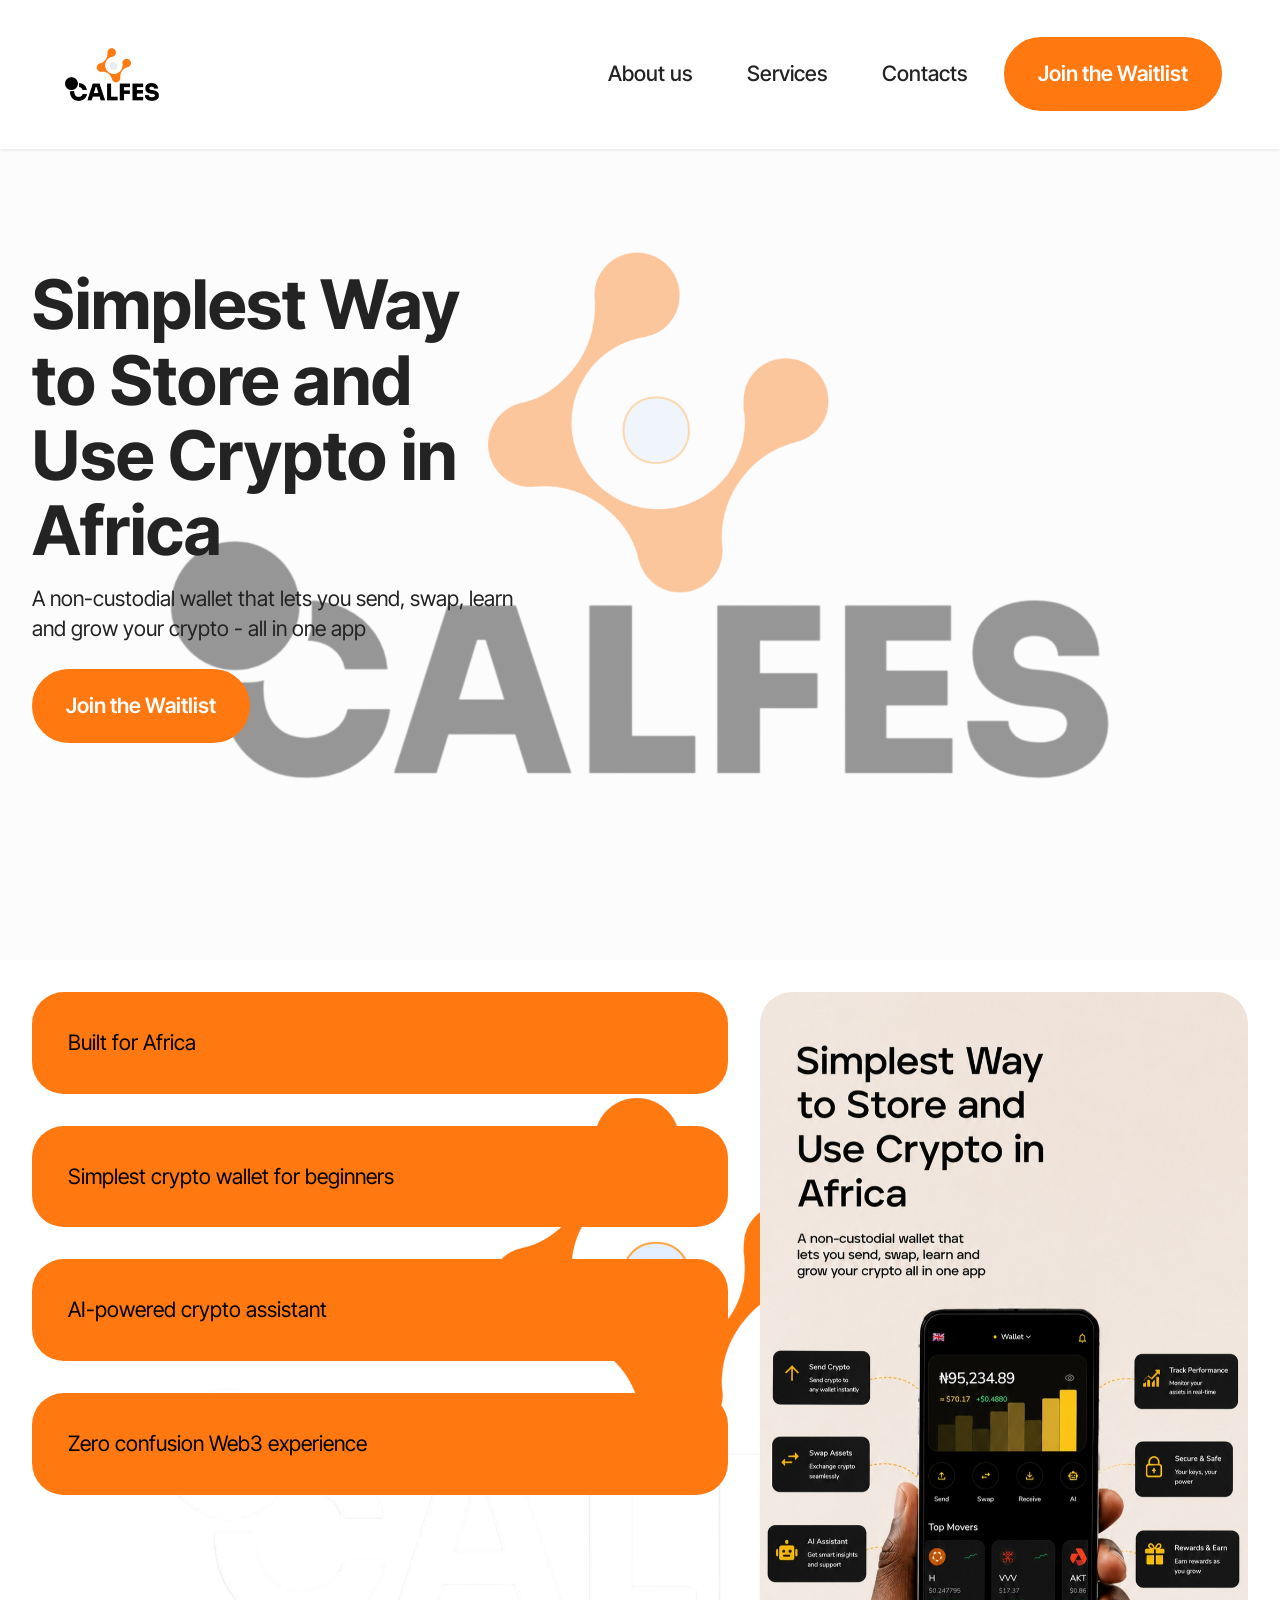
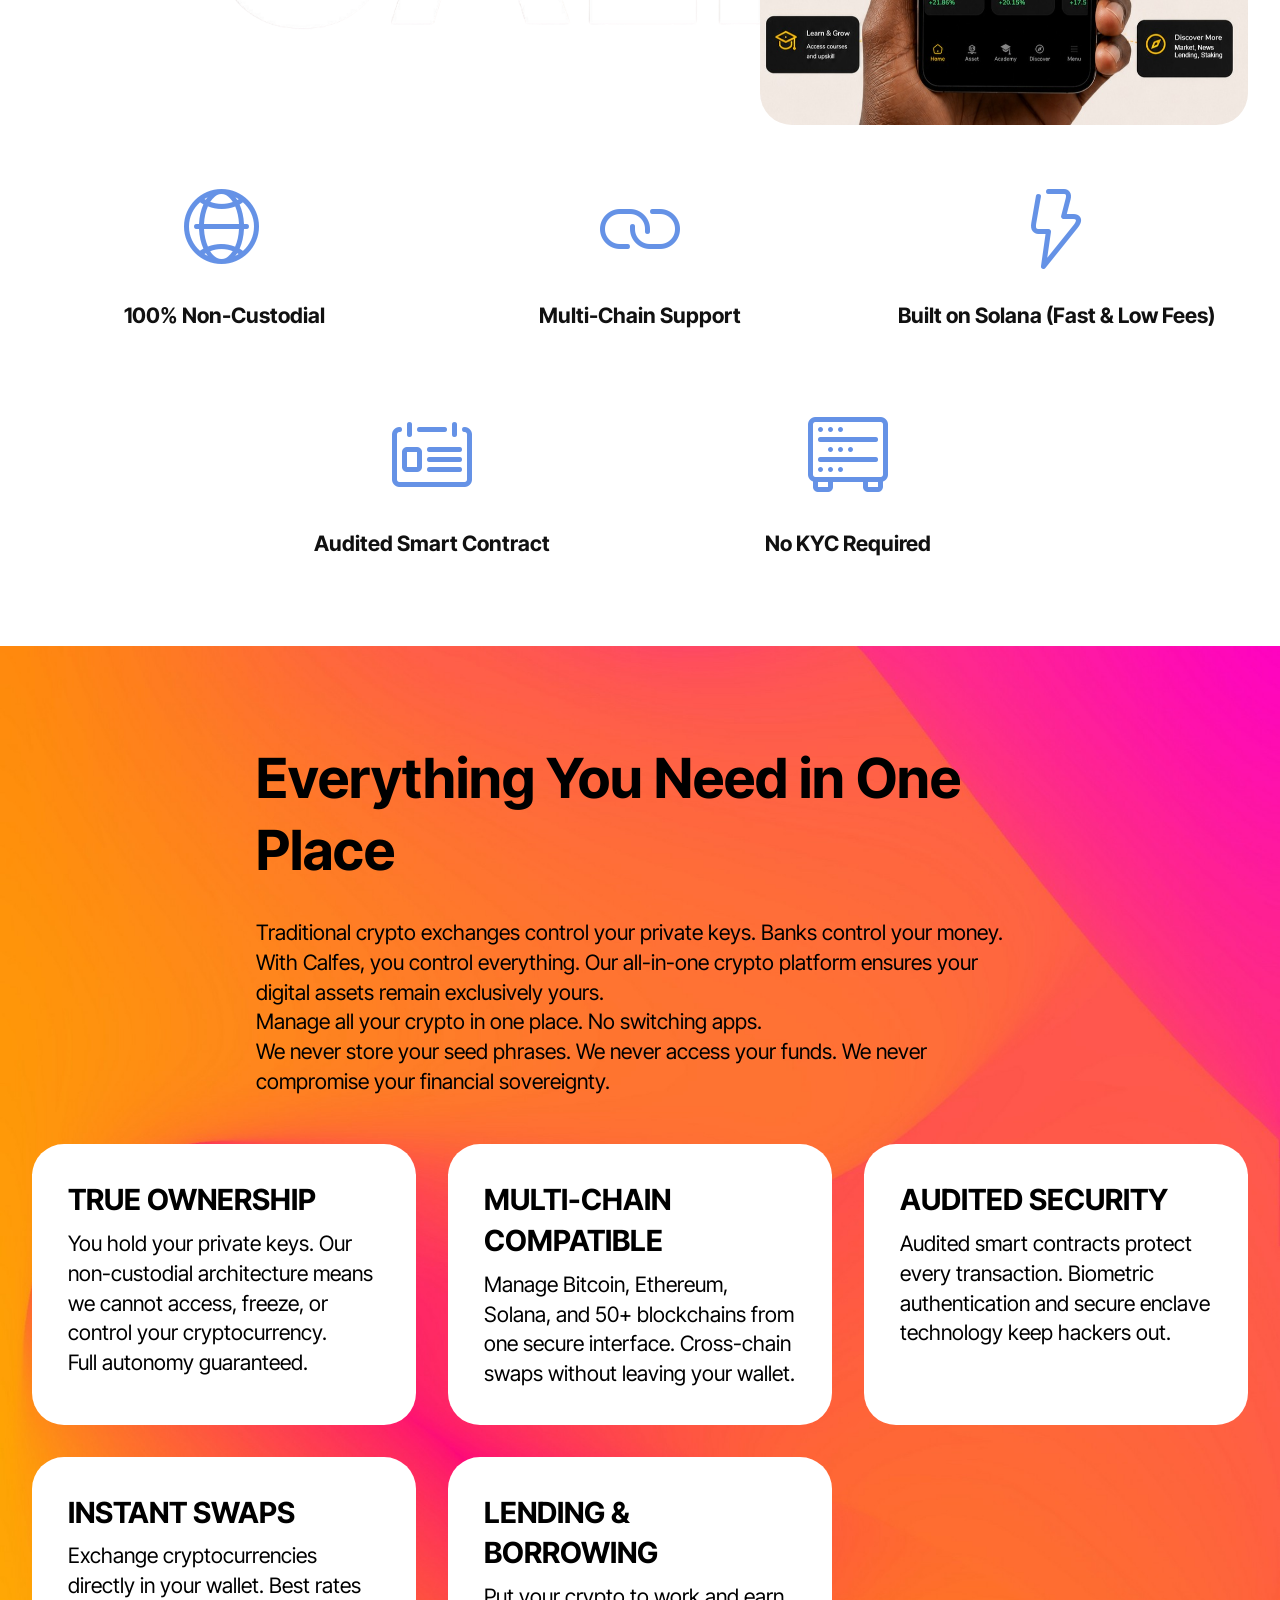
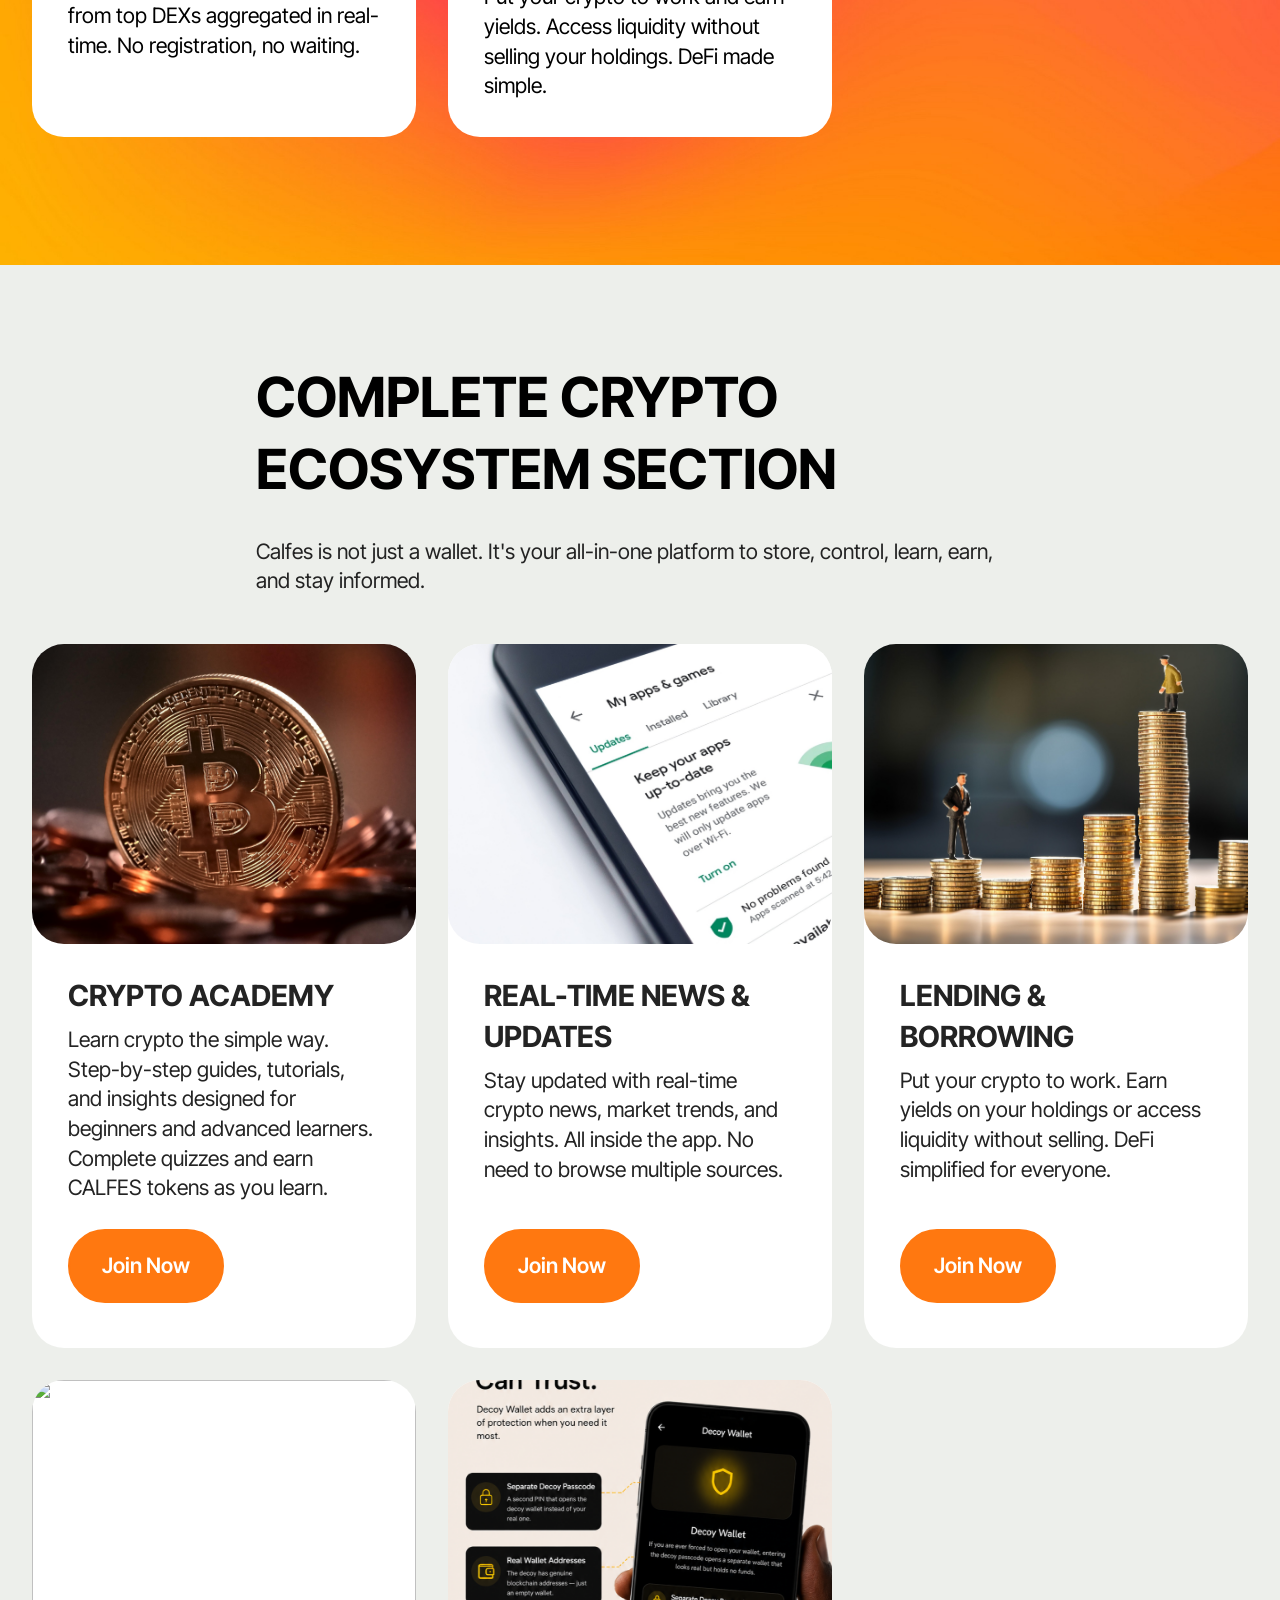
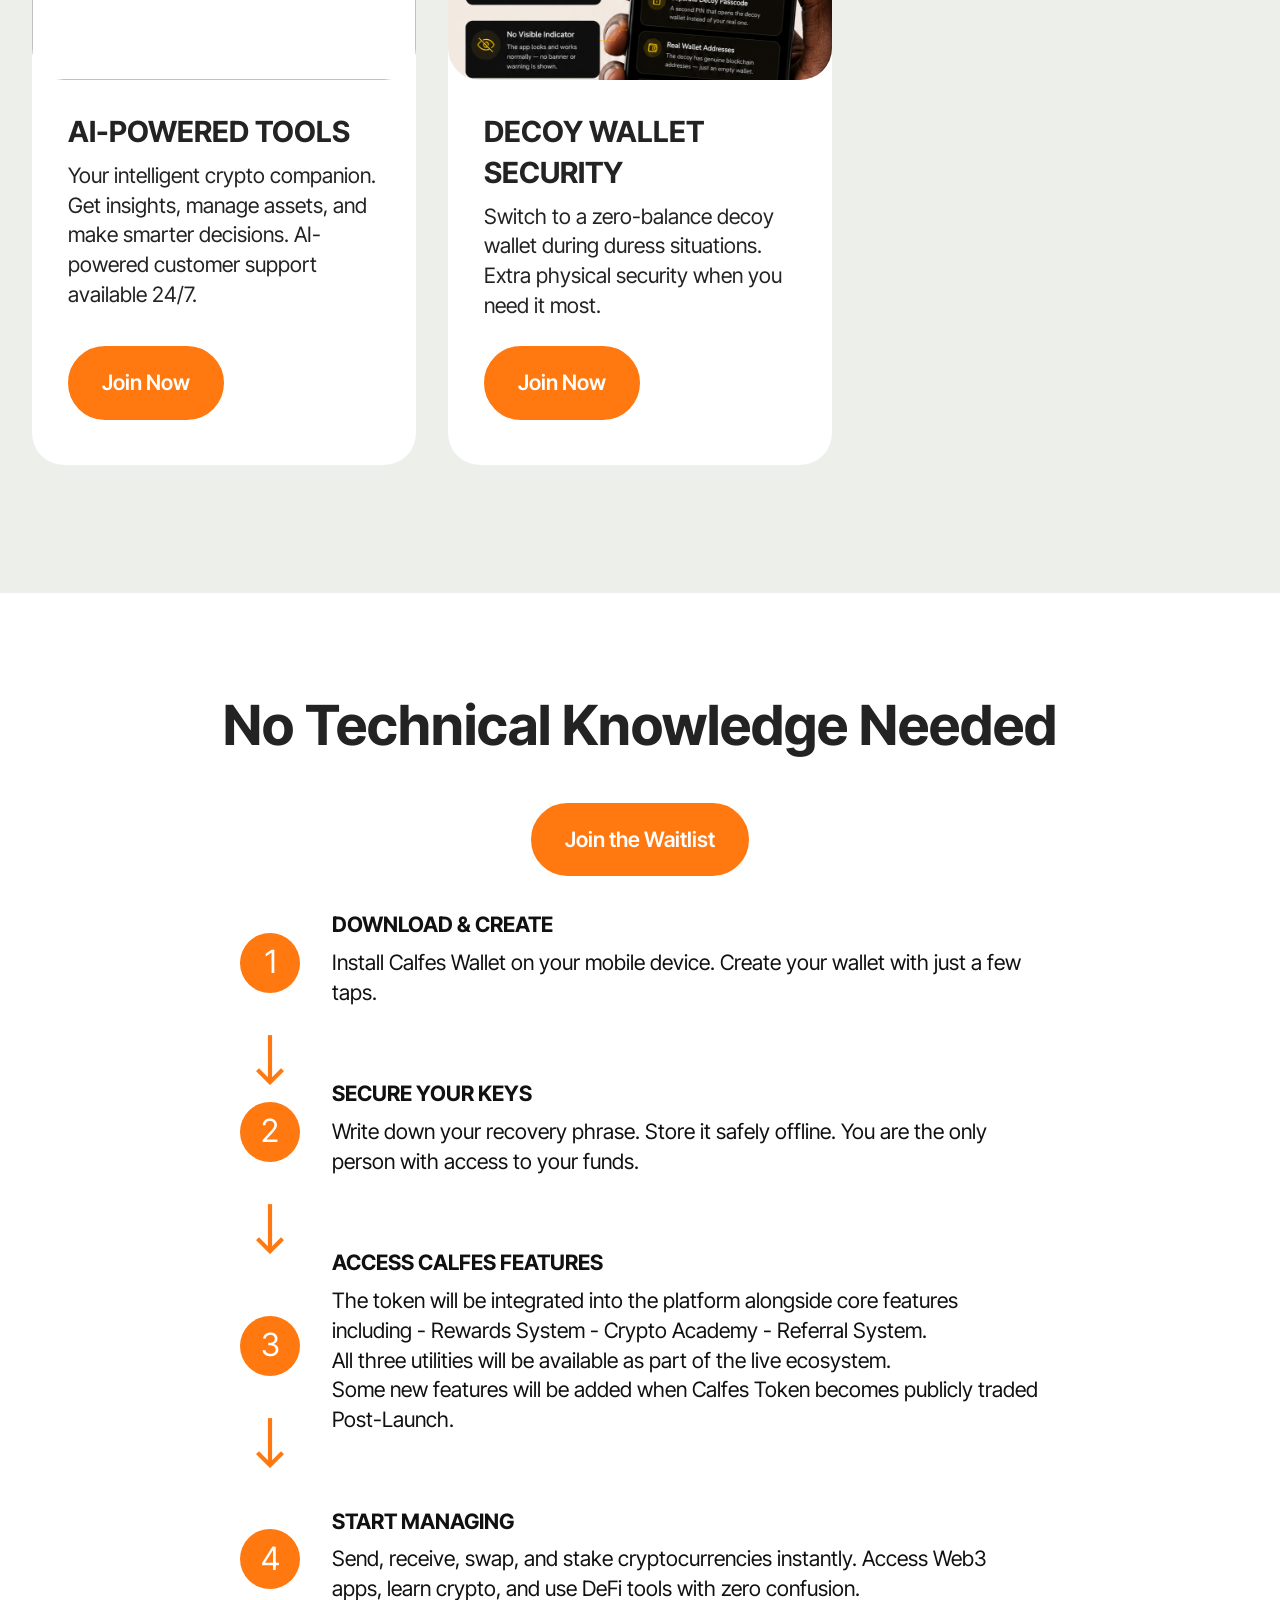
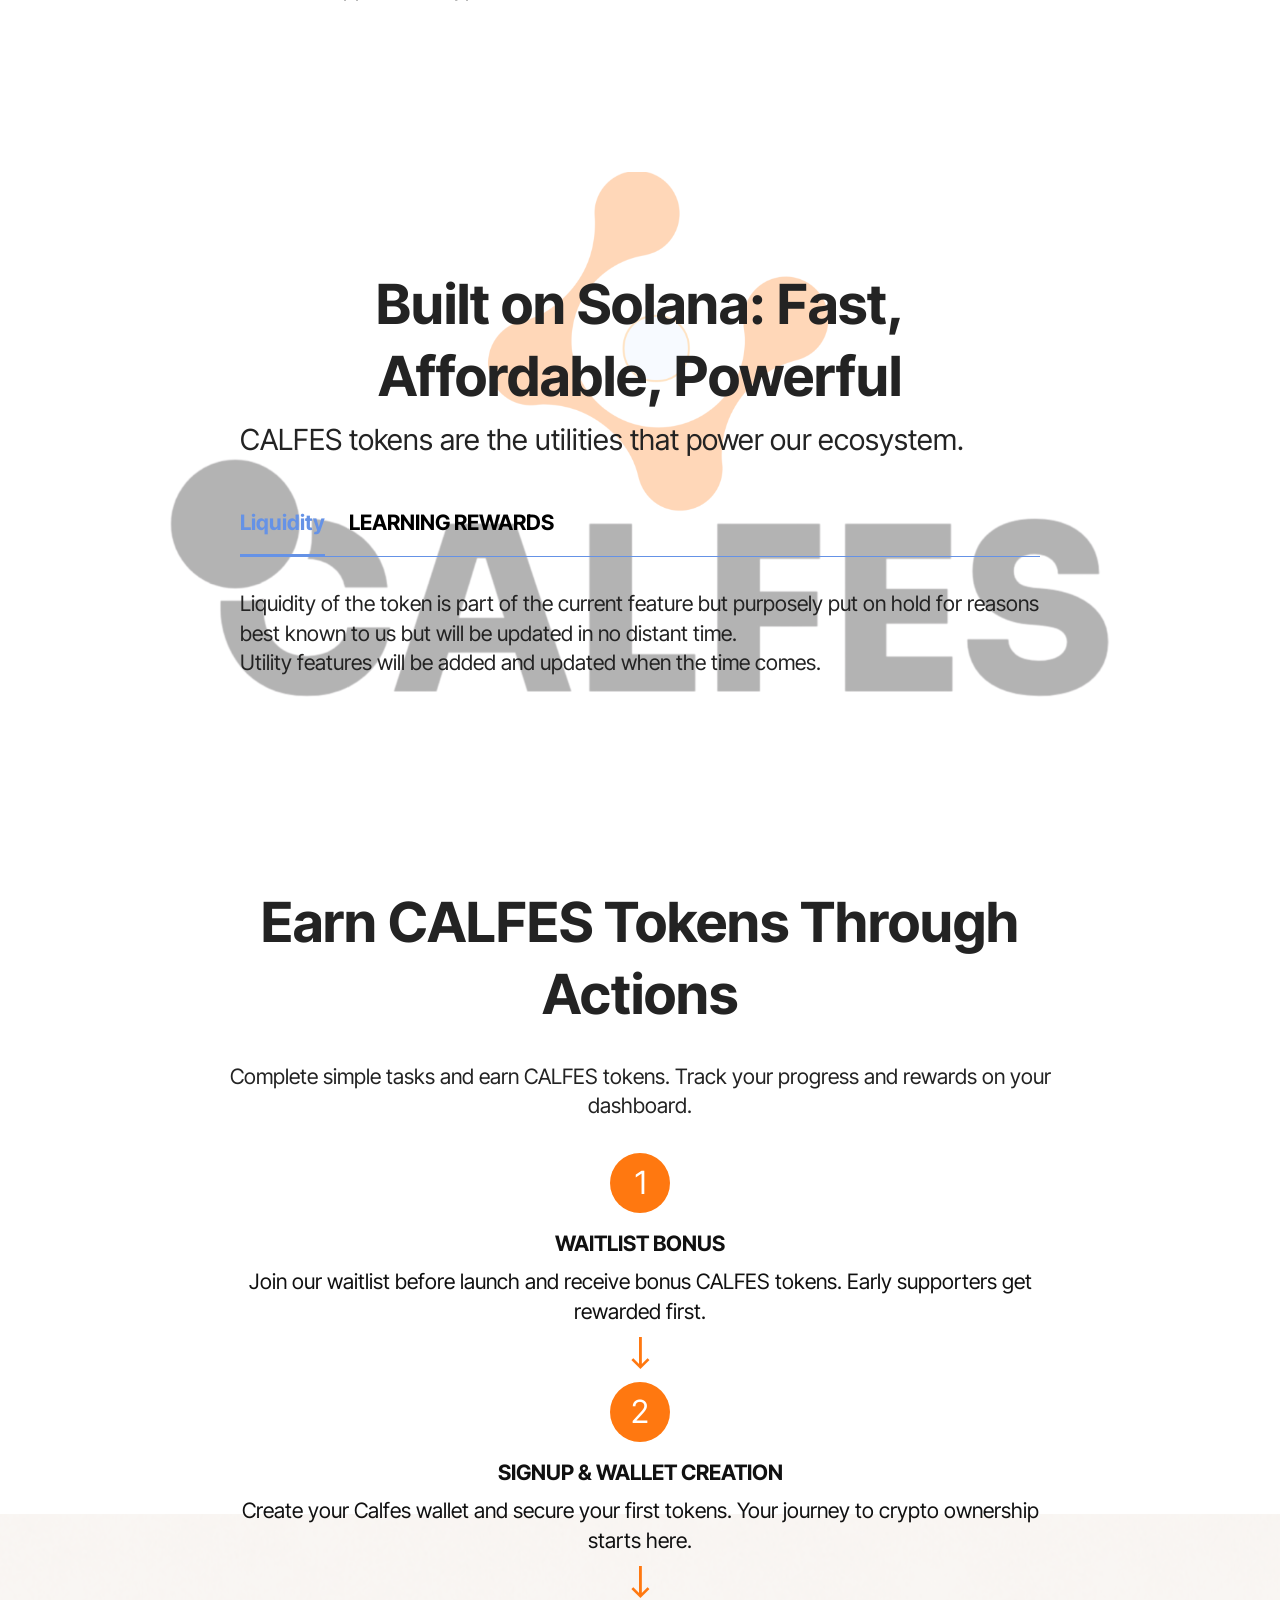
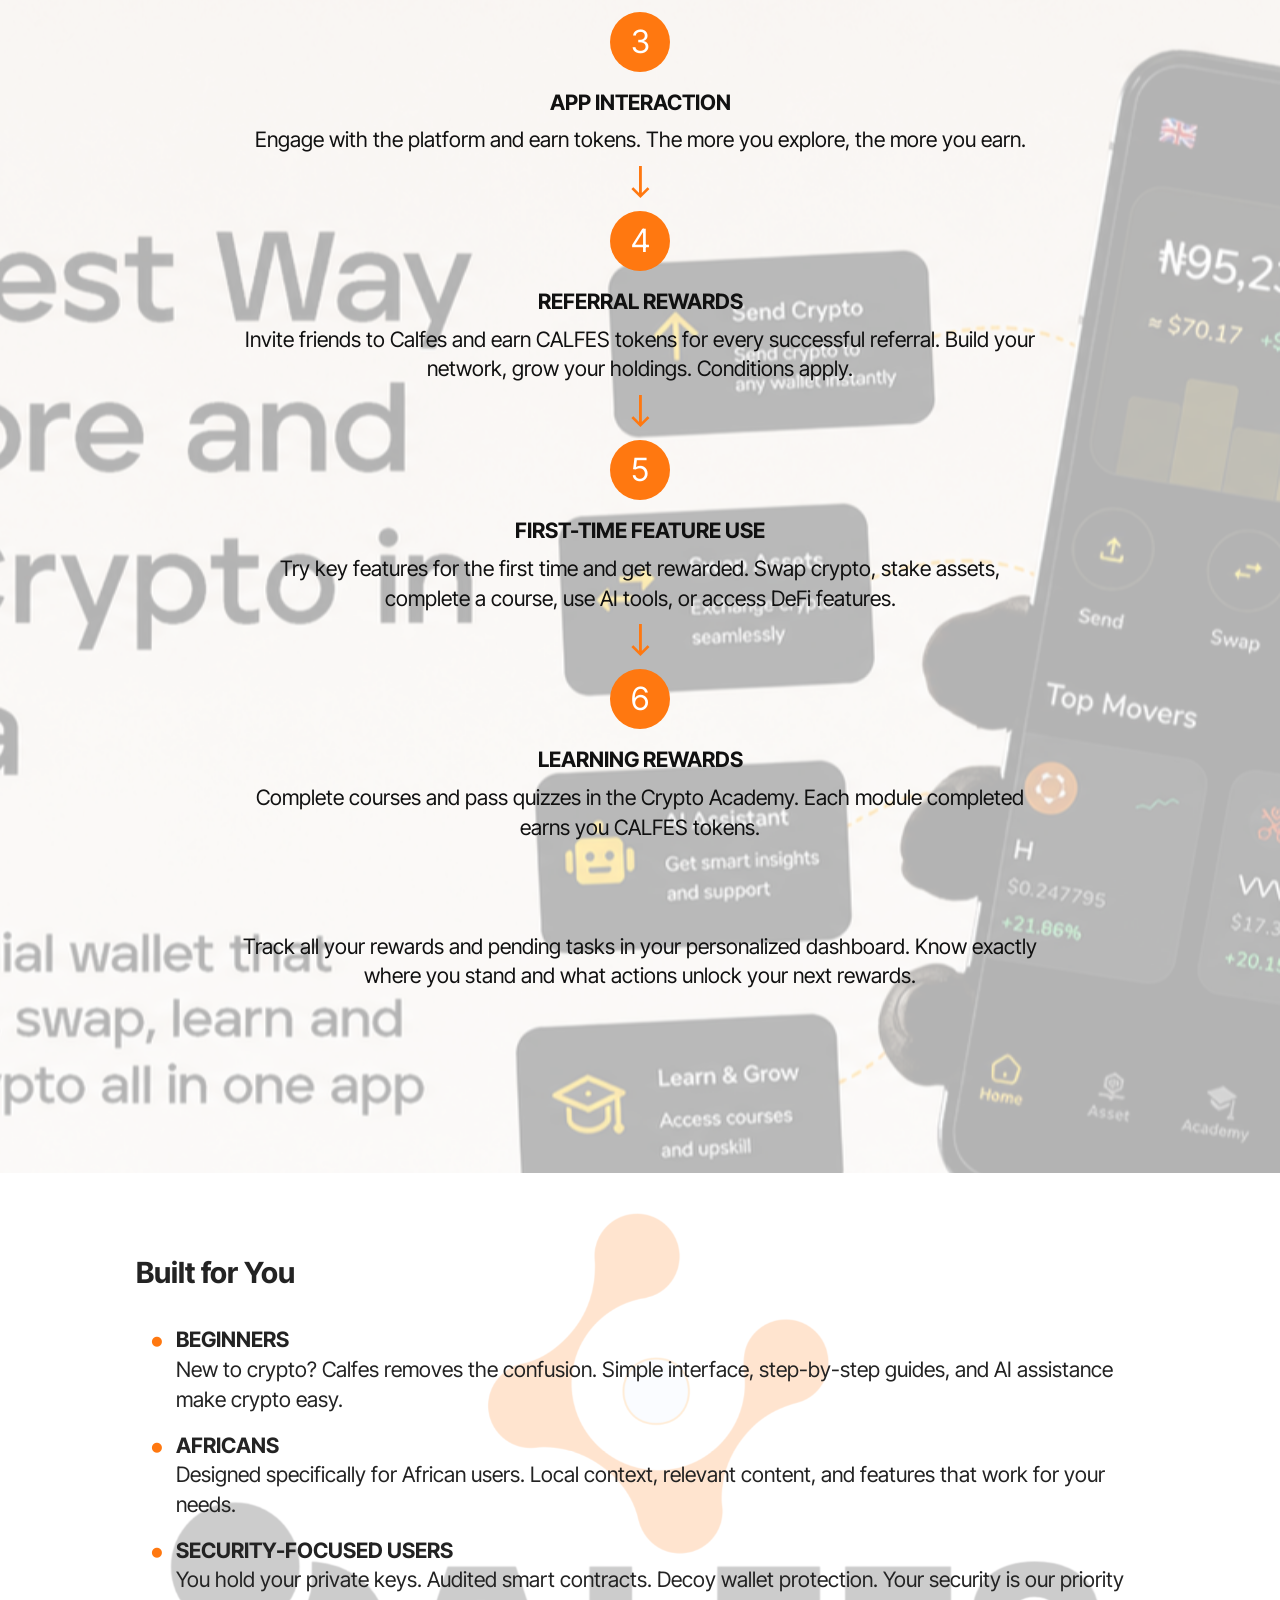
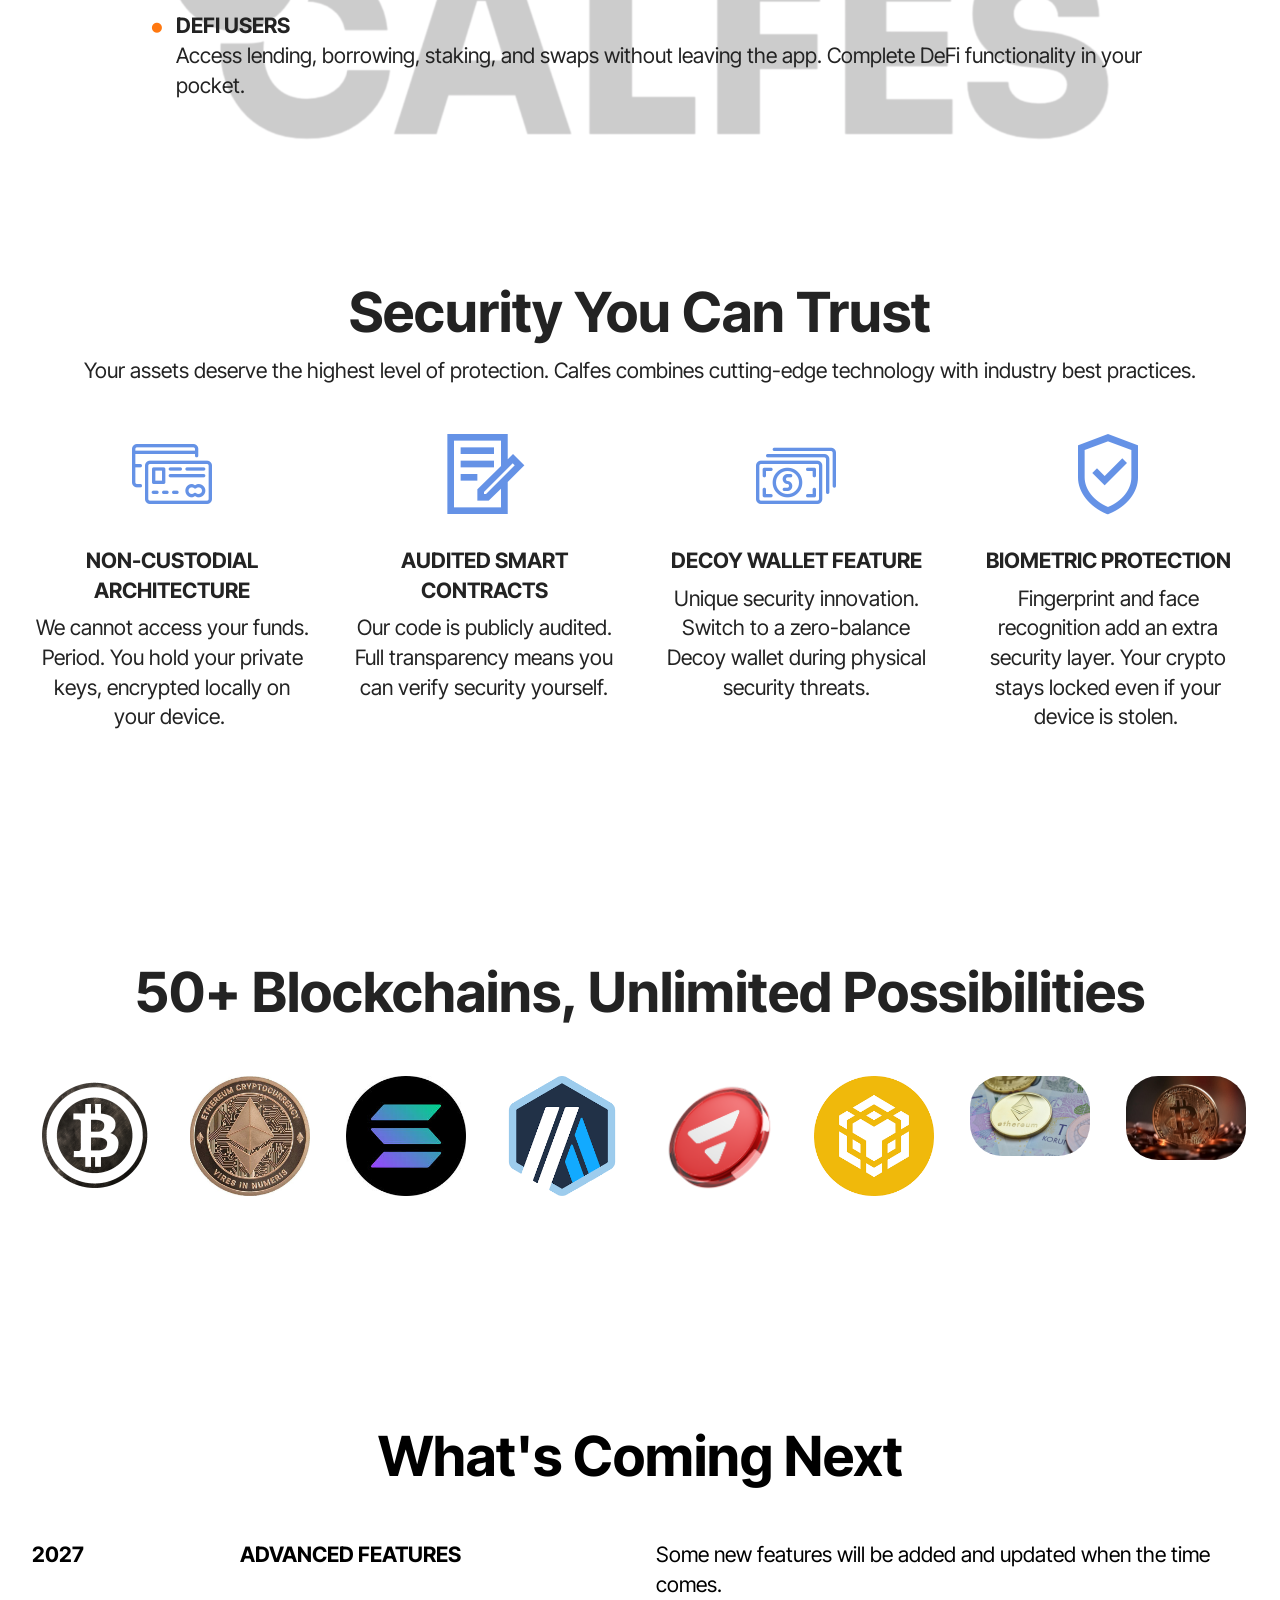
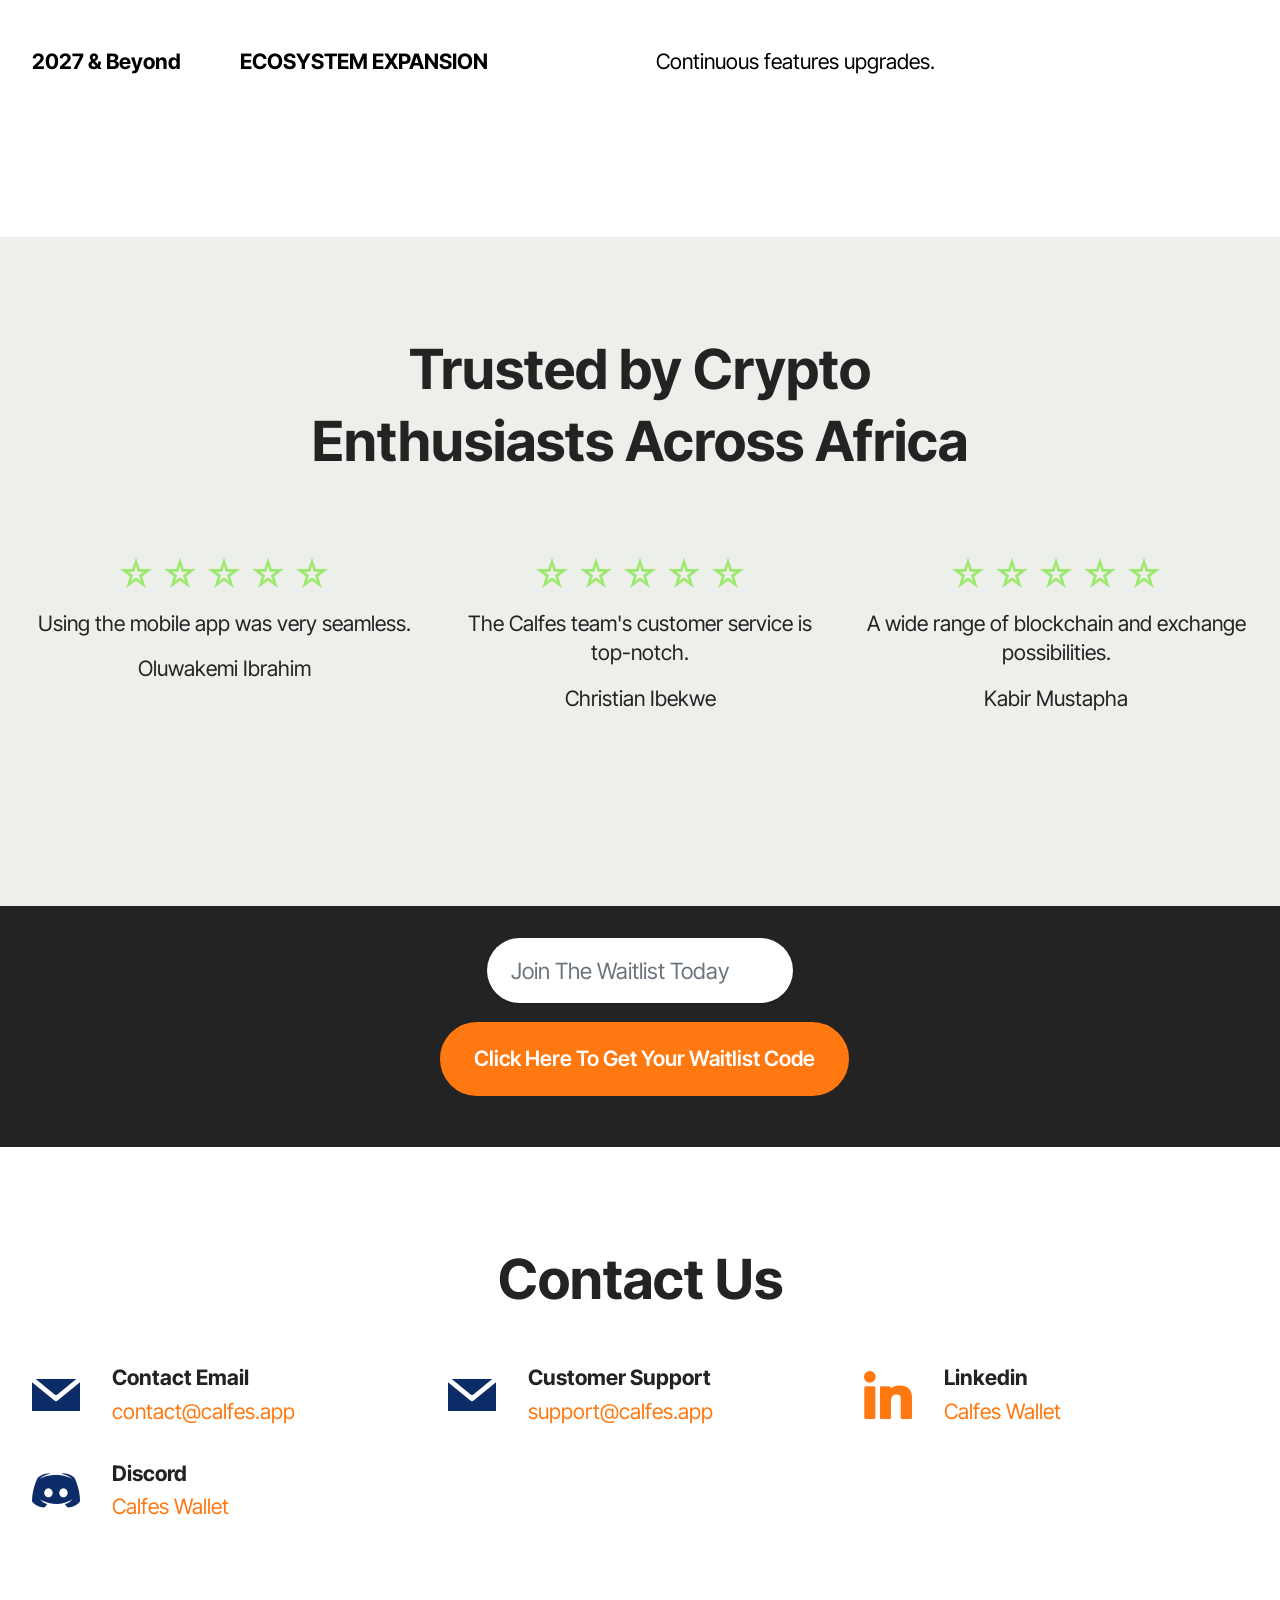
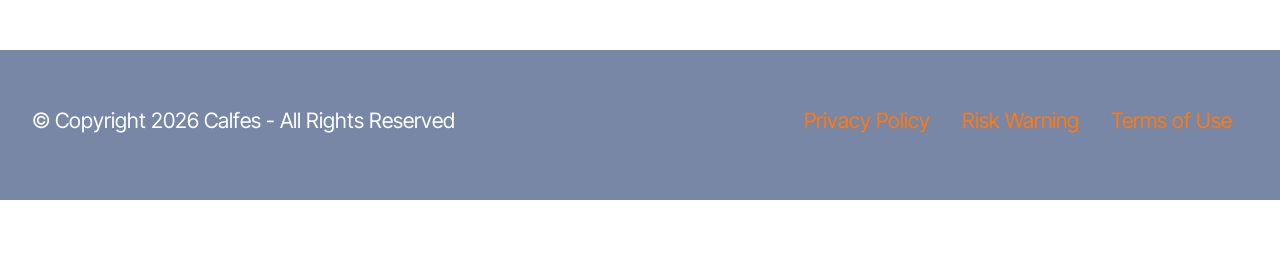
==== commit 6f10f76b: "Add files via upload" ====
--- a/index.html
+++ b/index.html
@@ -1,7 +1,7 @@
 <!DOCTYPE html>
 <html  >
 <head>
-  <!-- Site made by IDCL Africa -->
+  <!-- Site made by IDCL Africa-->
   <meta charset="UTF-8">
   <meta http-equiv="X-UA-Compatible" content="IE=edge">
   <meta name="generator" content="Mobirise v6.1.12, mobirise.com">
@@ -25,7 +25,7 @@
   <link rel="stylesheet" href="assets/theme/css/style.css">
   <link rel="preload" href="https://fonts.googleapis.com/css?family=Inter+Tight:100,200,300,400,500,600,700,800,900,100i,200i,300i,400i,500i,600i,700i,800i,900i&display=swap" as="style" onload="this.onload=null;this.rel='stylesheet'">
   <noscript><link rel="stylesheet" href="https://fonts.googleapis.com/css?family=Inter+Tight:100,200,300,400,500,600,700,800,900,100i,200i,300i,400i,500i,600i,700i,800i,900i&display=swap"></noscript>
-  <link rel="preload" as="style" href="assets/mobirise/css/mbr-additional.css?v=qlDMqC"><link rel="stylesheet" href="assets/mobirise/css/mbr-additional.css?v=qlDMqC" type="text/css">
+  <link rel="preload" as="style" href="assets/mobirise/css/mbr-additional.css?v=GHmJQ0"><link rel="stylesheet" href="assets/mobirise/css/mbr-additional.css?v=GHmJQ0" type="text/css">
 
   
   
@@ -62,7 +62,7 @@
                     <li class="nav-item"><a class="nav-link link text-black text-primary display-4" href="index.html#social02-w">Contacts</a>
                     </li></ul>
                 
-                <div class="navbar-buttons mbr-section-btn"><a class="btn btn-primary display-4" href="https://api.calfes.app/v1/waitlist/join" target="_blank">Join the Waitlist</a></div>
+                <div class="navbar-buttons mbr-section-btn"><a class="btn btn-primary display-4" href="index.html#form01-1c" target="_blank">Join the Waitlist</a></div>
             </div>
         </div>
     </nav>
@@ -81,7 +81,7 @@
                 <h1 class="mbr-section-title mbr-fonts-style mb-3 display-1"><strong>Simplest Way to Store and Use Crypto in Africa</strong></h1>
                 
                 <p class="mbr-text mbr-fonts-style display-7">A non-custodial wallet that lets you send, swap, learn and grow your crypto - all in one app&nbsp;<br></p>
-                <div class="mbr-section-btn mt-3"><a class="btn btn-secondary display-4" href="https://api.calfes.app/v1/waitlist/join" target="_blank">Join the Waitlist</a></div>
+                <div class="mbr-section-btn mt-3"><a class="btn btn-secondary display-4" href="index.html#form01-1c" target="_blank">Join the Waitlist</a></div>
             </div>
         </div>
     </div>
@@ -379,7 +379,7 @@
                         <h4 class="card-title mbr-fonts-style mb-4 display-2">
                             <strong>No Technical Knowledge Needed</strong></h4>
                         
-                        <div class="mbr-section-btn"><a class="btn btn-primary display-4" href="https://api.calfes.app/v1/waitlist/join" target="_blank">Join the Waitlist</a></div>
+                        <div class="mbr-section-btn"><a class="btn btn-primary display-4" href="index.html#form01-1c" target="_blank">Join the Waitlist</a></div>
                     </div>
                 </div>
             </div>
@@ -799,8 +799,41 @@
 				</div>
 			</div>
 		<div class="row mt-0 mt-md-5">
-			<div class="col-12 align-center">
-				<div class="mbr-section-btn"><a class="btn btn-primary display-7" href="https://api.calfes.app/v1/waitlist/join" target="_blank">Join the Waitlist</a></div>
+			
+		</div>
+	</div>
+</section>
+
+<section data-bs-version="5.1" class="form1 cid-vlh4sAzpML" id="form01-1c">
+	
+
+	
+
+	<div class="container">
+		<div class="row content-wrapper justify-content-center">
+			<div class="col-lg-7 mbr-form">
+				<div class="col-lg-12 col-md-12 col-sm-12">
+					
+				</div>
+
+				<div class="text-wrapper align-left">
+					<!--Formbuilder Form-->
+					<form action="https://api.calfes.app/v1/waitlist/join" method="POST" class="mbr-form form-with-styler" data-verified="https://api.calfes.app/v1/waitlist/join">
+						<div class="row">
+							
+							<div hidden="hidden" data-form-alert-danger="" class="alert alert-danger col-12">
+								Oops...! some problem!
+							</div>
+						</div>
+						<div class="dragArea row">
+							<div data-for="email" class="col-lg-6 col-md-6 col-sm-12 form-group">
+								<input type="email" name="email" placeholder="Join The Waitlist Today" data-form-field="email" class="form-control display-7" value="" id="email-form01-1c">
+							</div>
+							<div class="col-auto mbr-section-btn"><button type="submit" class="w-100 w-100 w-100 w-100 w-100 w-100 btn btn-secondary display-7">Click Here To Get Your Waitlist Code</button></div>
+						</div>
+					</form>
+					<!--Formbuilder Form-->
+				</div>
 			</div>
 		</div>
 	</div>
--- a/assets/mobirise/css/mbr-additional.css
+++ b/assets/mobirise/css/mbr-additional.css
@@ -1772,6 +1772,59 @@
 .cid-vhwffDzrzD .content-head {
   max-width: 800px;
 }
+.cid-vlh4sAzpML {
+  padding-top: 2rem;
+  padding-bottom: 2rem;
+  background-color: #232323;
+}
+.cid-vlh4sAzpML input {
+  padding: 1.2rem 1.5rem;
+  border: none !important;
+  height: 100%;
+}
+.cid-vlh4sAzpML input:hover {
+  border: none !important;
+}
+.cid-vlh4sAzpML .btn {
+  height: 100%;
+  margin: auto;
+}
+@media (min-width: 992px) {
+  .cid-vlh4sAzpML .text-wrapper {
+    padding: 0 2rem;
+  }
+}
+.cid-vlh4sAzpML .row {
+  justify-content: center;
+}
+.cid-vlh4sAzpML .mbr-section-btn {
+  display: flex;
+  margin-bottom: 1.2rem;
+  width: fit-content;
+}
+@media (min-width: 768px) {
+  .cid-vlh4sAzpML .mbr-section-btn {
+    margin-left: initial;
+  }
+}
+.cid-vlh4sAzpML .mbr-section-btn .btn {
+  width: auto;
+}
+@media (max-width: 991px) {
+  .cid-vlh4sAzpML .image-wrapper {
+    margin-bottom: 2rem;
+  }
+  .cid-vlh4sAzpML .content-wrapper {
+    flex-direction: column-reverse;
+  }
+}
+.cid-vlh4sAzpML .justify-content-center {
+  align-items: center;
+}
+.cid-vlh4sAzpML .mbr-section-title {
+  text-align: center;
+  color: #ffd7ef;
+}
 .cid-vjSdLxIYmk {
   padding-top: 6rem;
   padding-bottom: 6rem;
--- a/assets/mobirise/css/mbr-additional.css
+++ b/assets/mobirise/css/mbr-additional.css
@@ -1772,6 +1772,59 @@
 .cid-vhwffDzrzD .content-head {
   max-width: 800px;
 }
+.cid-vlh4sAzpML {
+  padding-top: 2rem;
+  padding-bottom: 2rem;
+  background-color: #232323;
+}
+.cid-vlh4sAzpML input {
+  padding: 1.2rem 1.5rem;
+  border: none !important;
+  height: 100%;
+}
+.cid-vlh4sAzpML input:hover {
+  border: none !important;
+}
+.cid-vlh4sAzpML .btn {
+  height: 100%;
+  margin: auto;
+}
+@media (min-width: 992px) {
+  .cid-vlh4sAzpML .text-wrapper {
+    padding: 0 2rem;
+  }
+}
+.cid-vlh4sAzpML .row {
+  justify-content: center;
+}
+.cid-vlh4sAzpML .mbr-section-btn {
+  display: flex;
+  margin-bottom: 1.2rem;
+  width: fit-content;
+}
+@media (min-width: 768px) {
+  .cid-vlh4sAzpML .mbr-section-btn {
+    margin-left: initial;
+  }
+}
+.cid-vlh4sAzpML .mbr-section-btn .btn {
+  width: auto;
+}
+@media (max-width: 991px) {
+  .cid-vlh4sAzpML .image-wrapper {
+    margin-bottom: 2rem;
+  }
+  .cid-vlh4sAzpML .content-wrapper {
+    flex-direction: column-reverse;
+  }
+}
+.cid-vlh4sAzpML .justify-content-center {
+  align-items: center;
+}
+.cid-vlh4sAzpML .mbr-section-title {
+  text-align: center;
+  color: #ffd7ef;
+}
 .cid-vjSdLxIYmk {
   padding-top: 6rem;
   padding-bottom: 6rem;
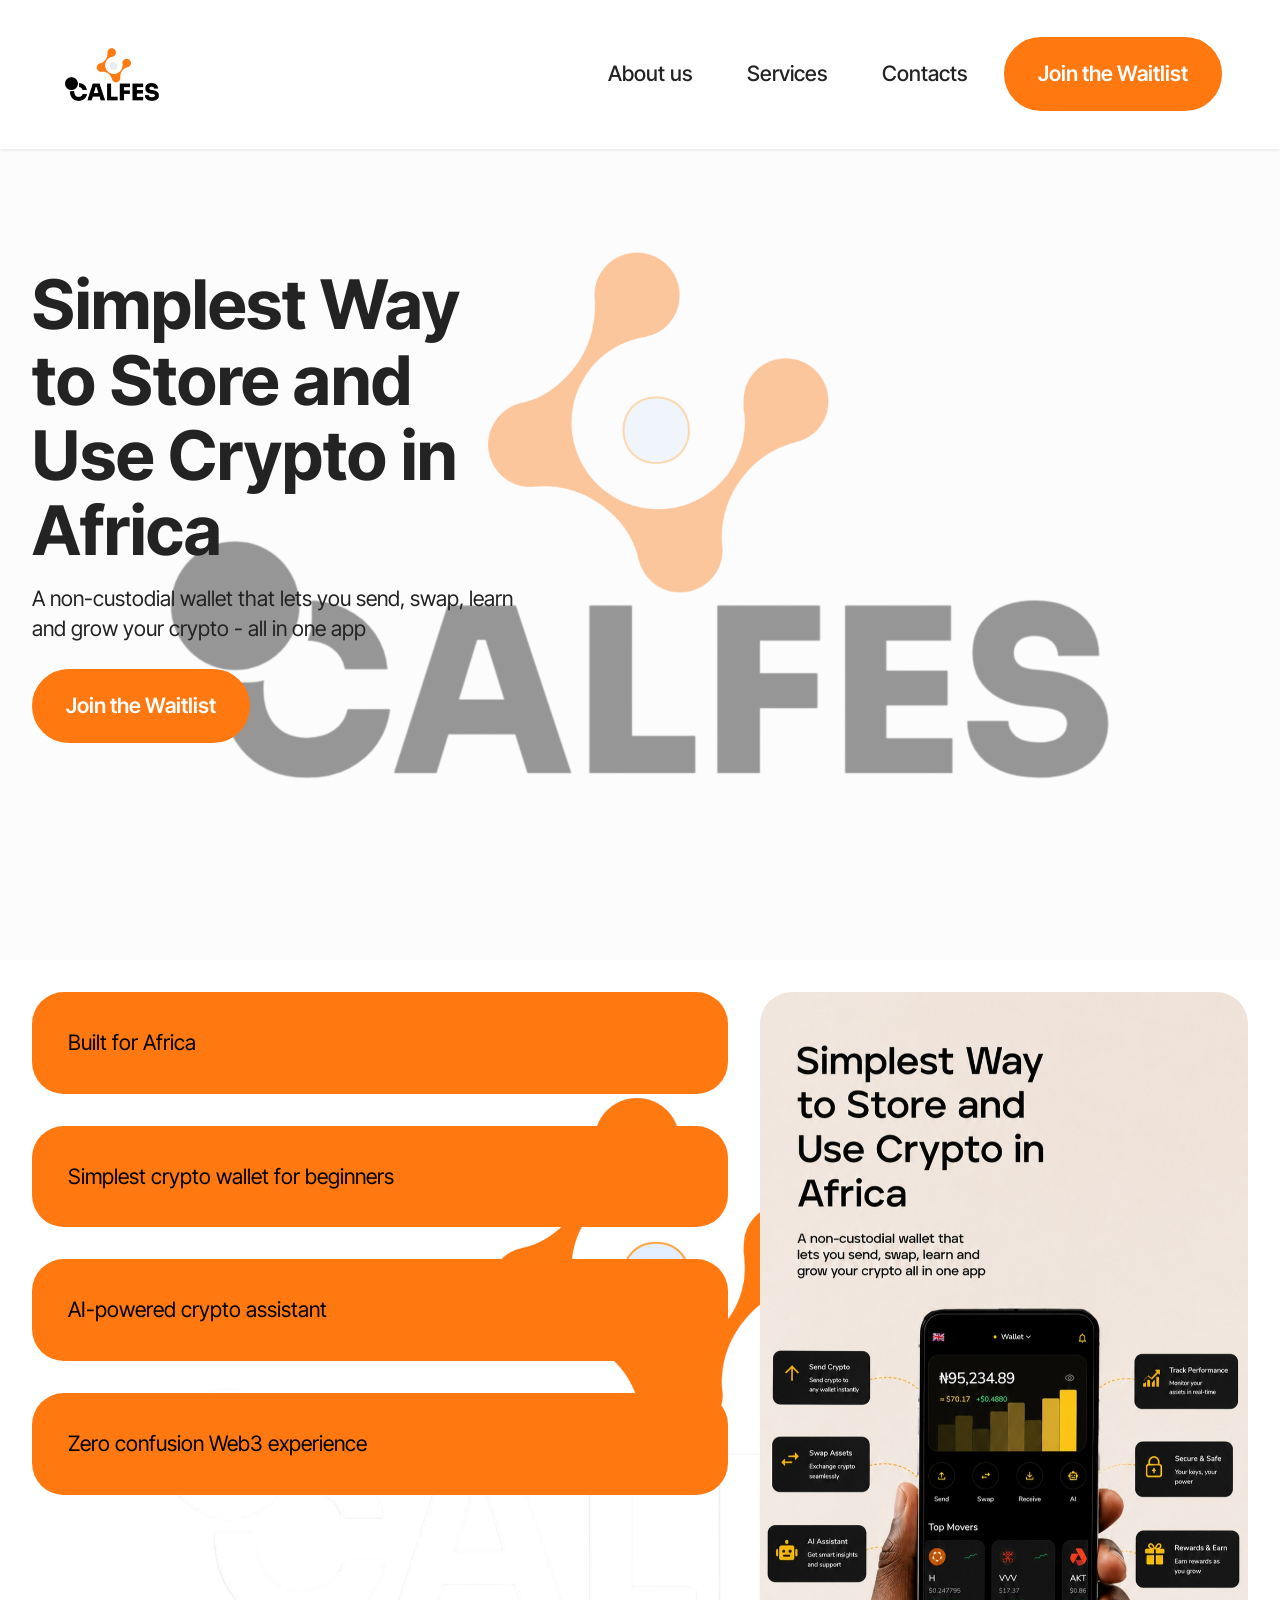
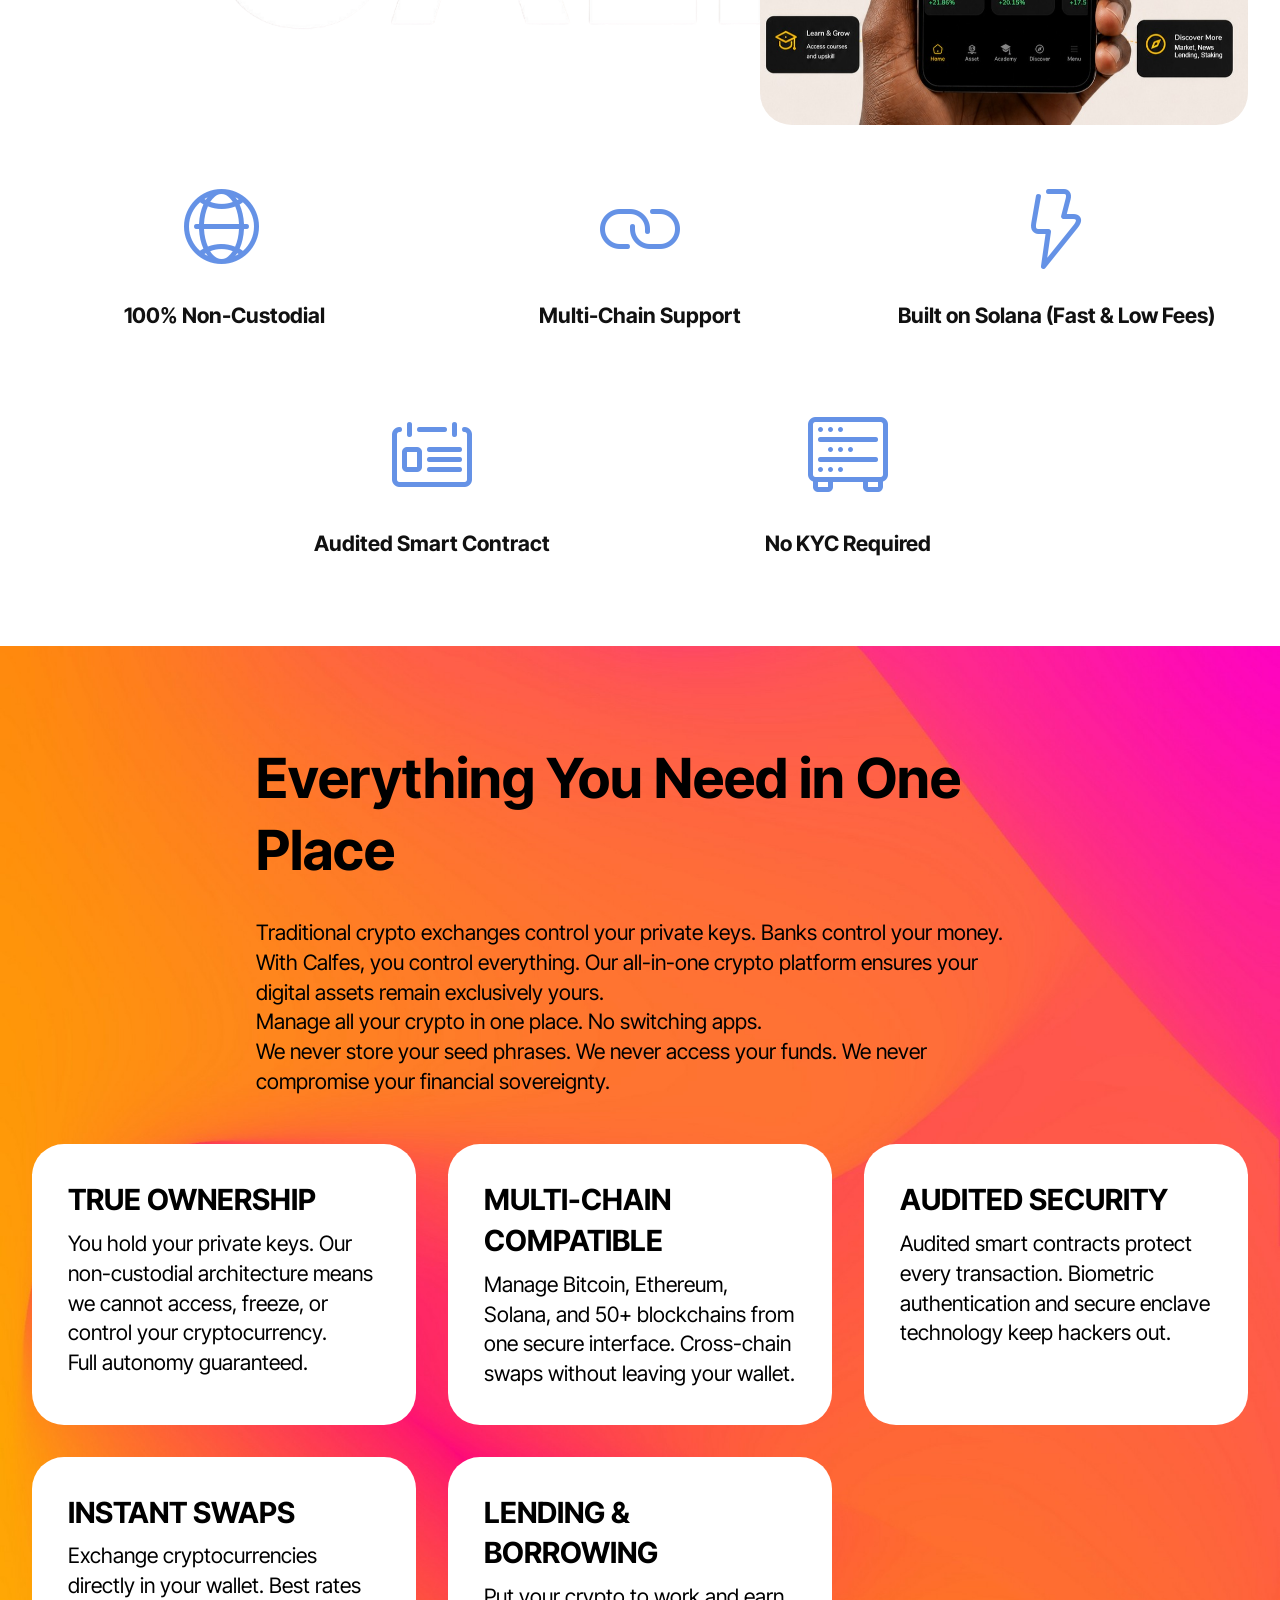
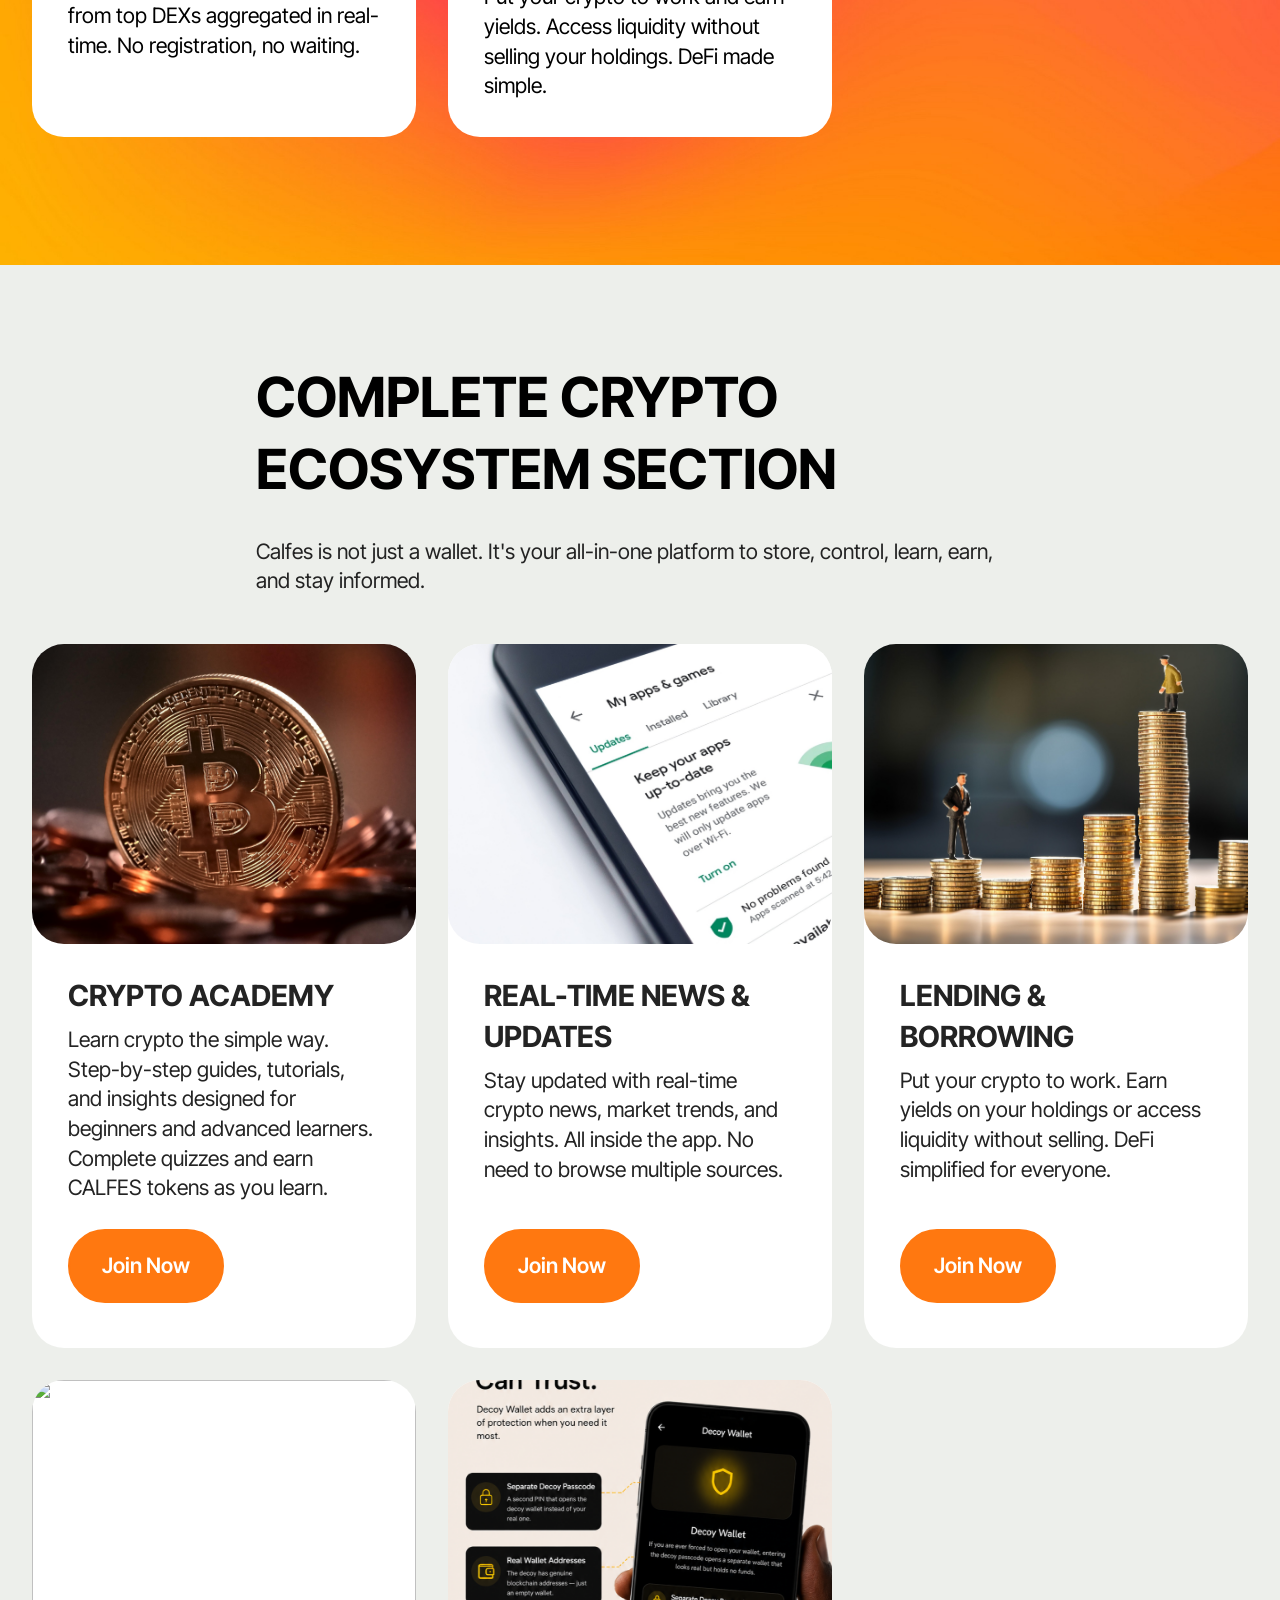
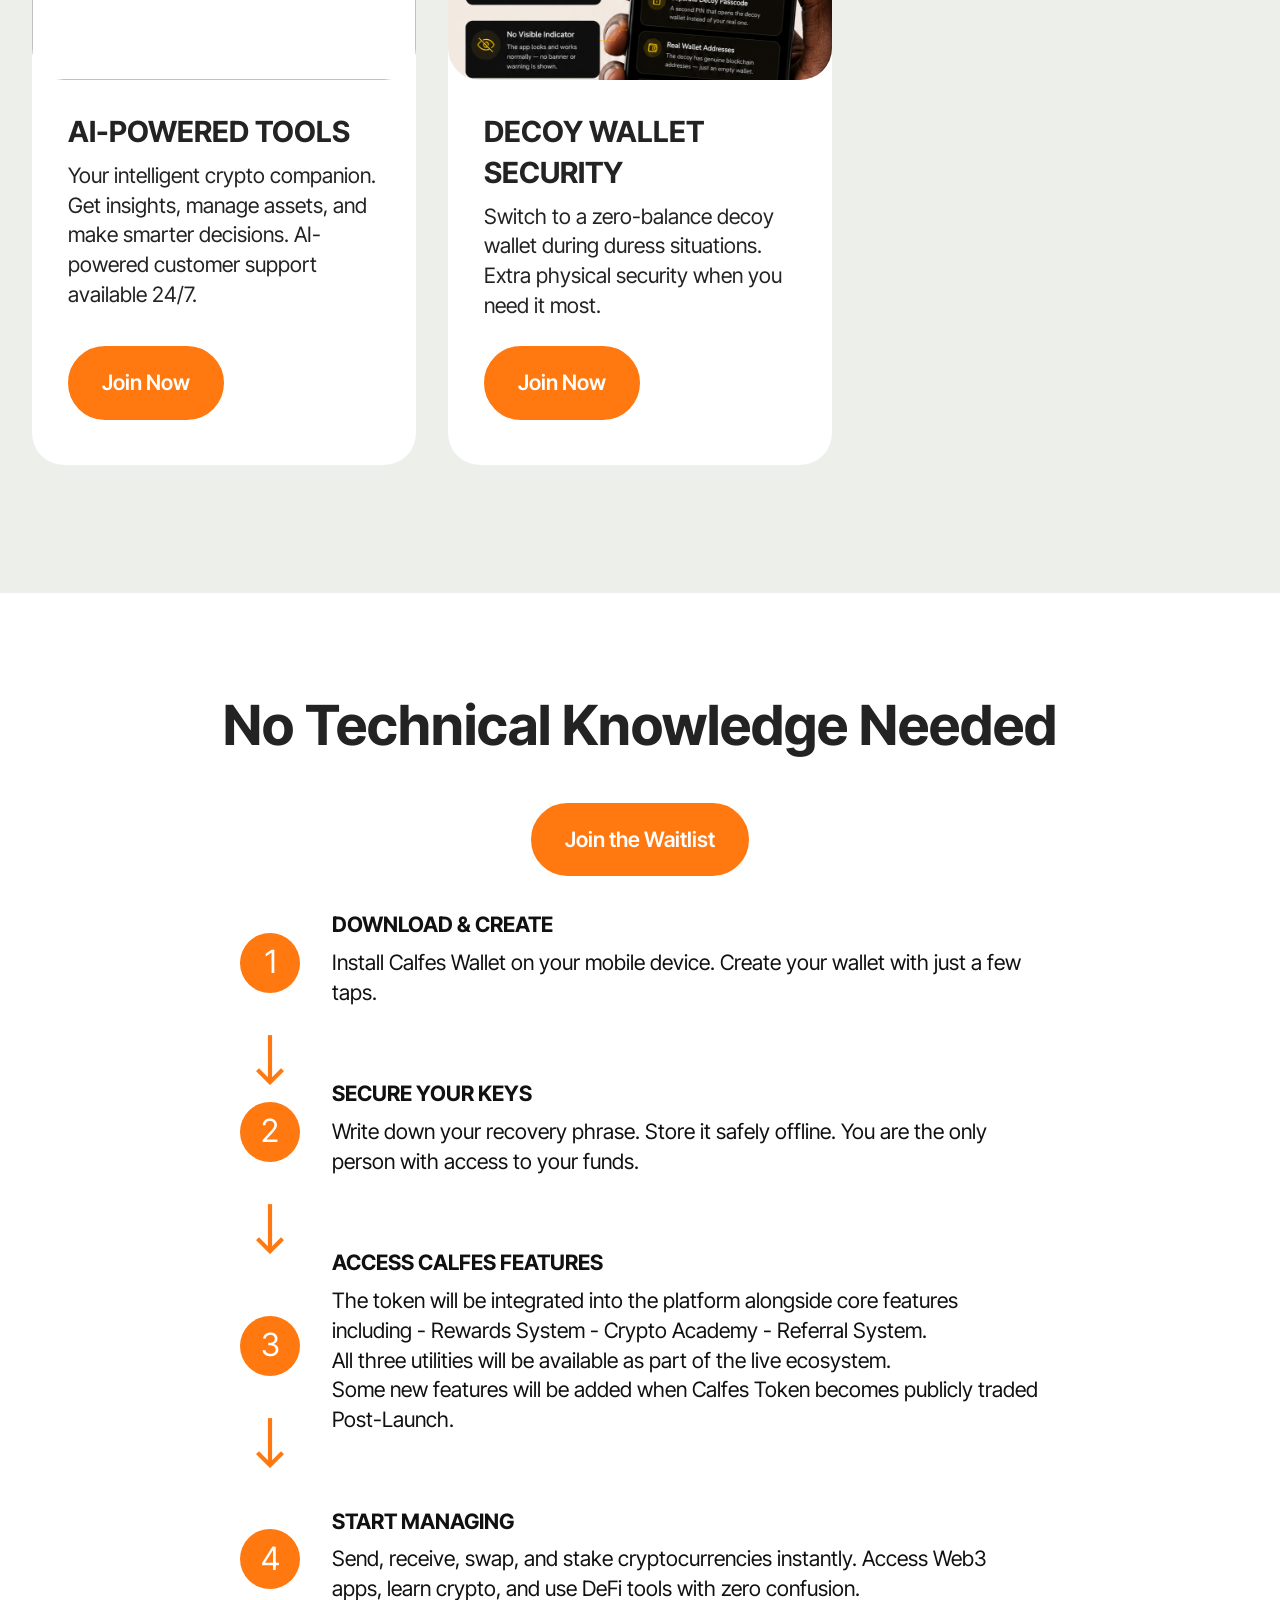
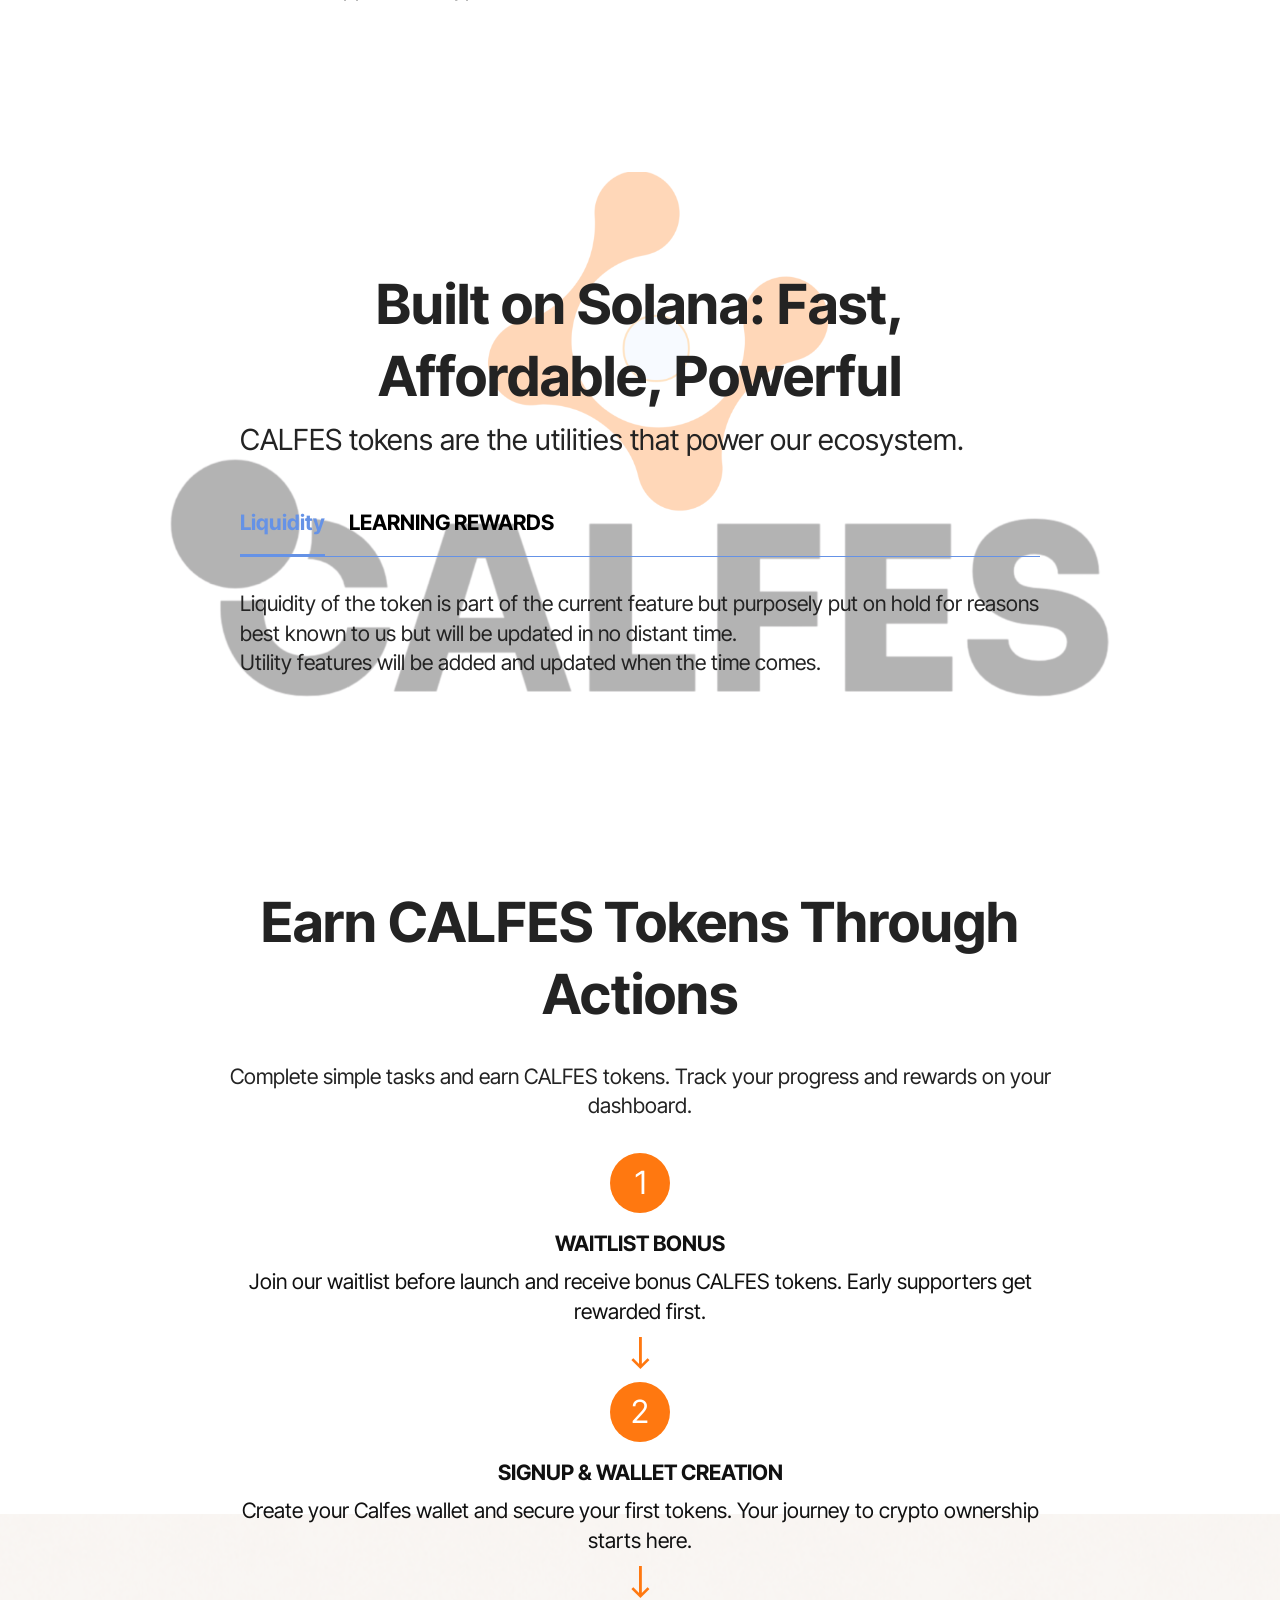
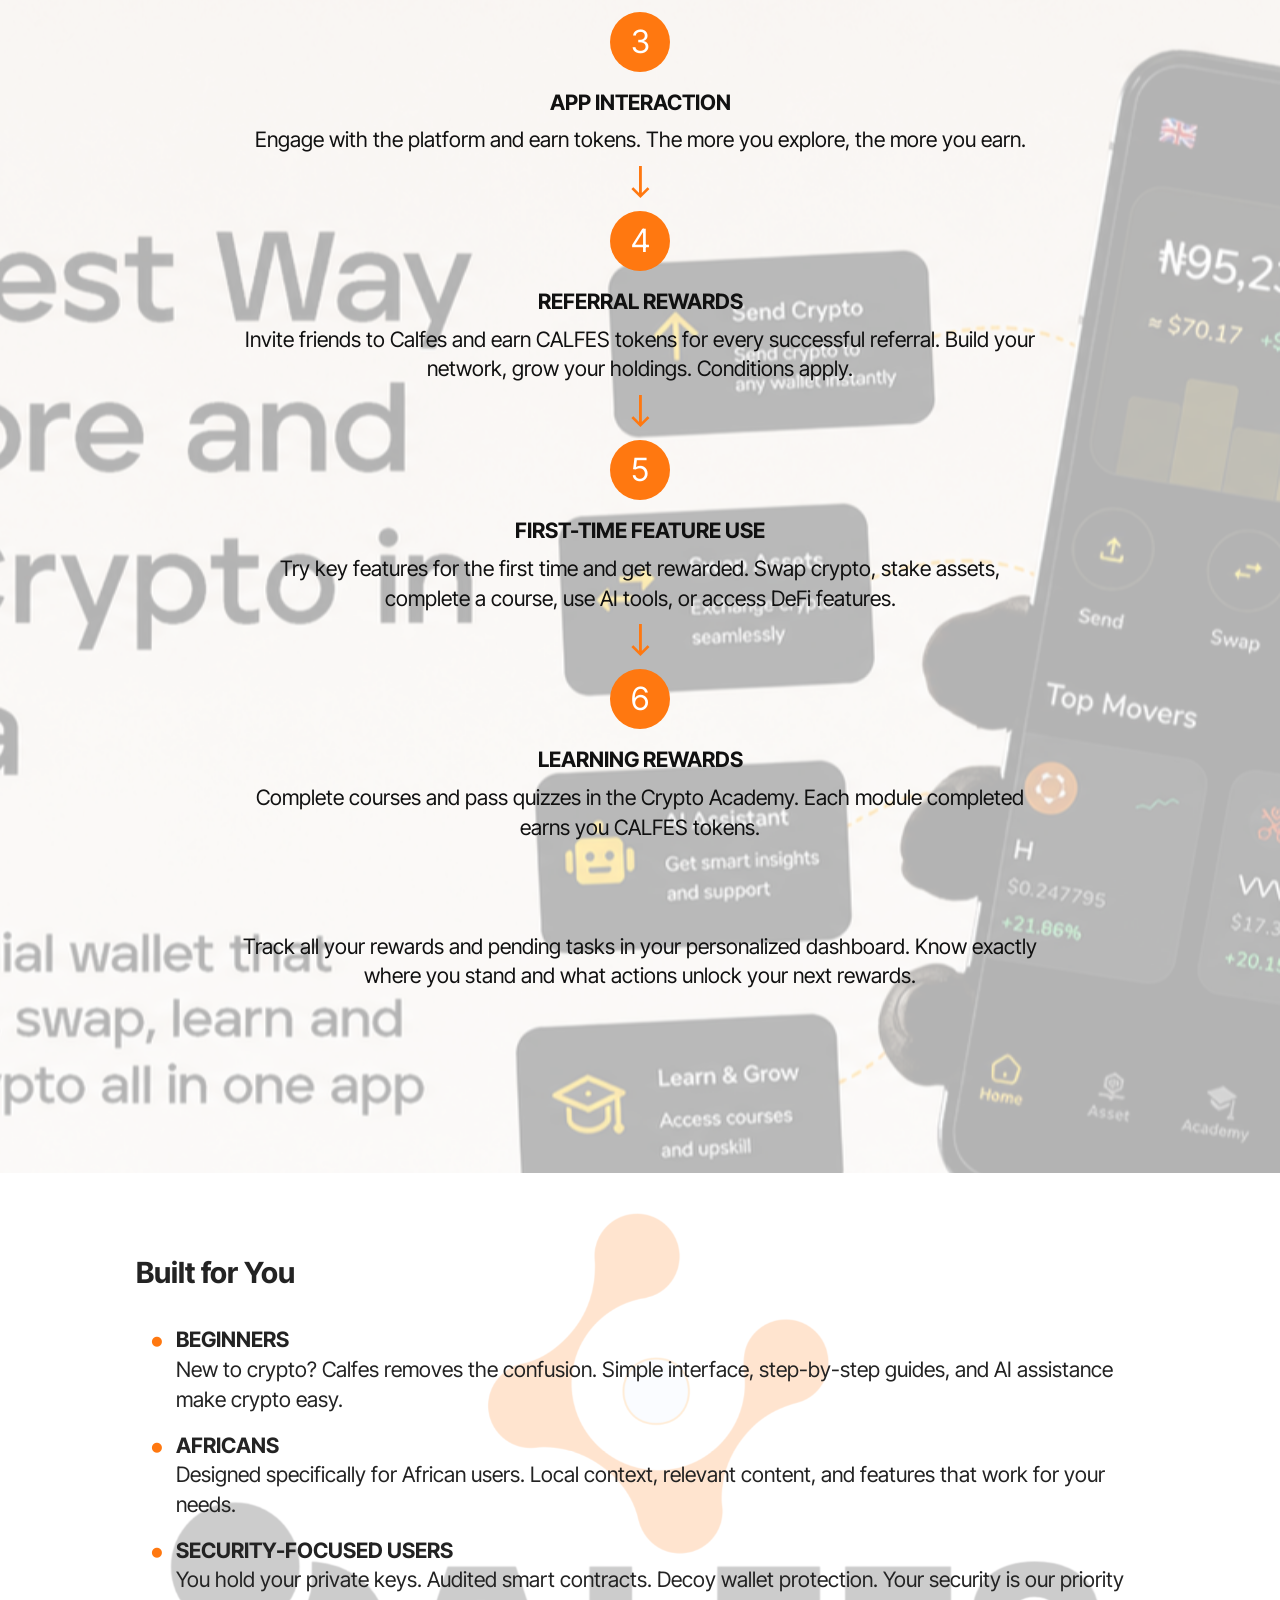
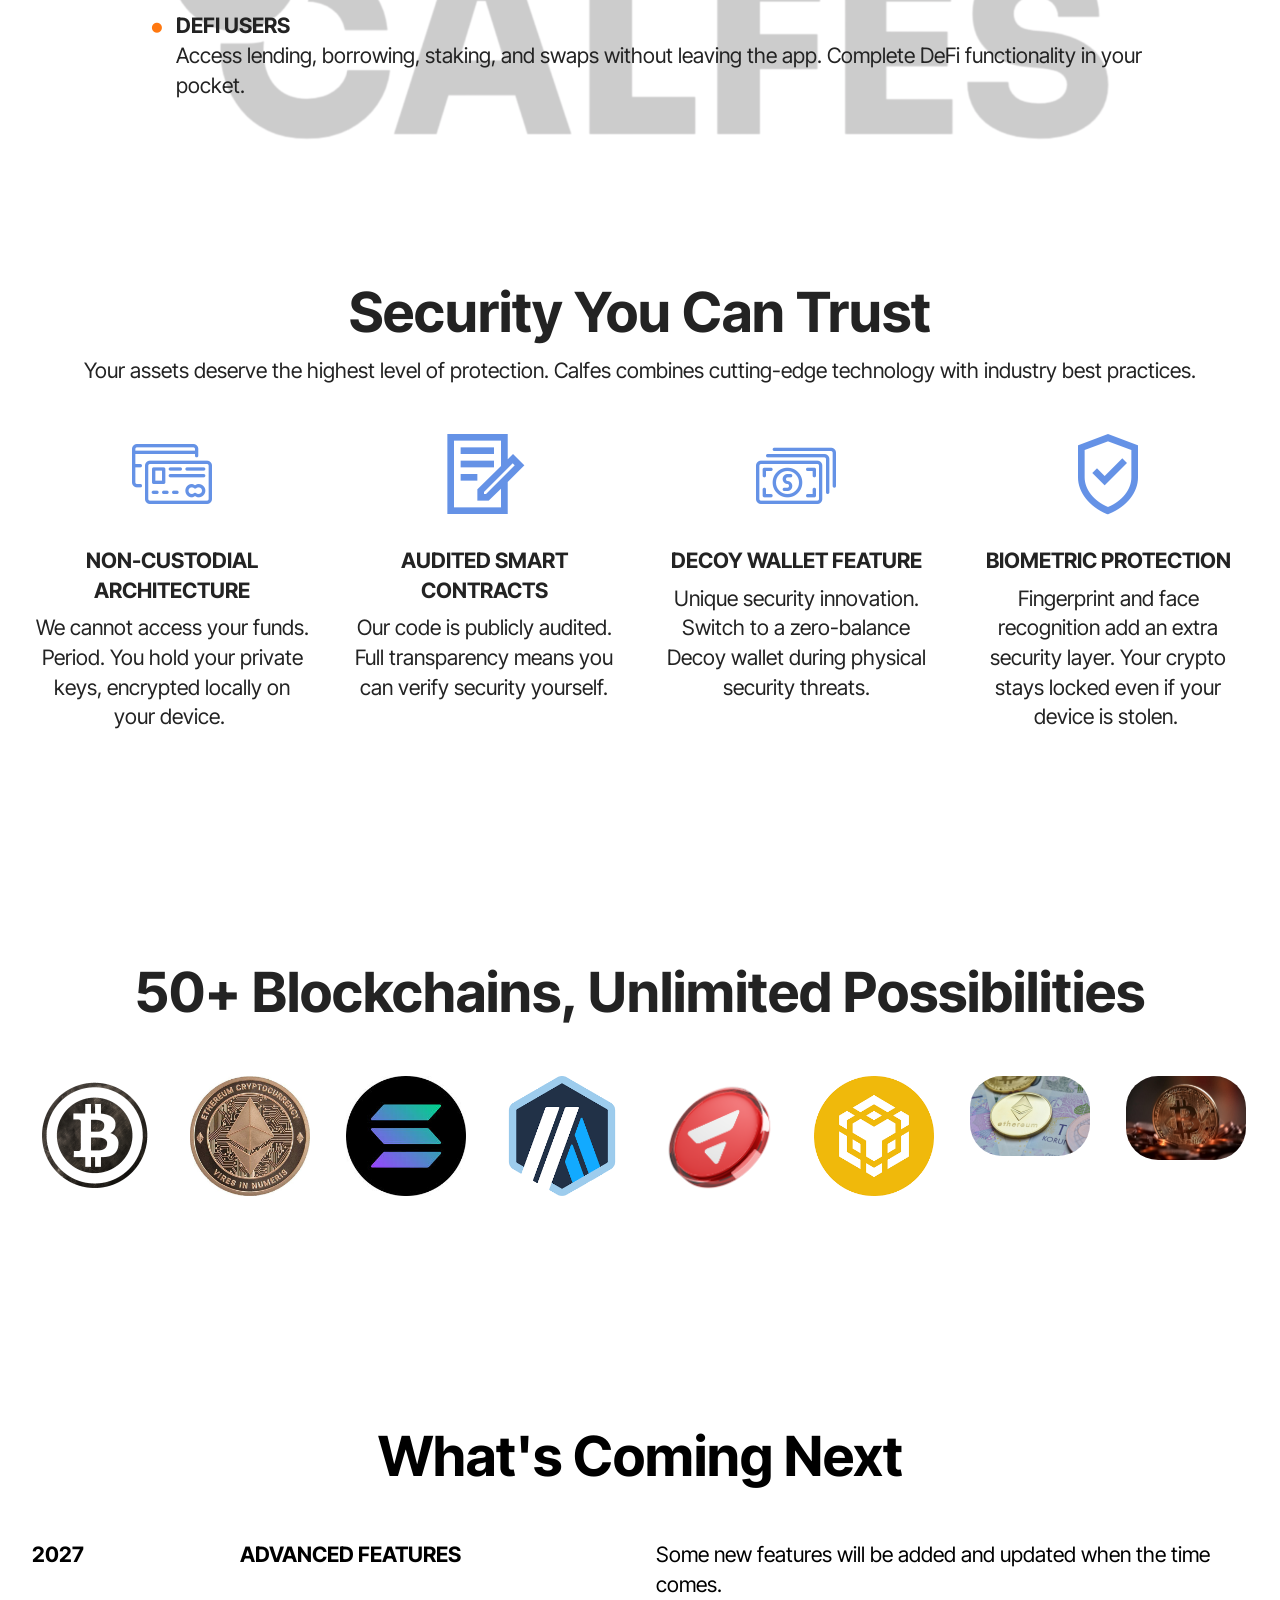
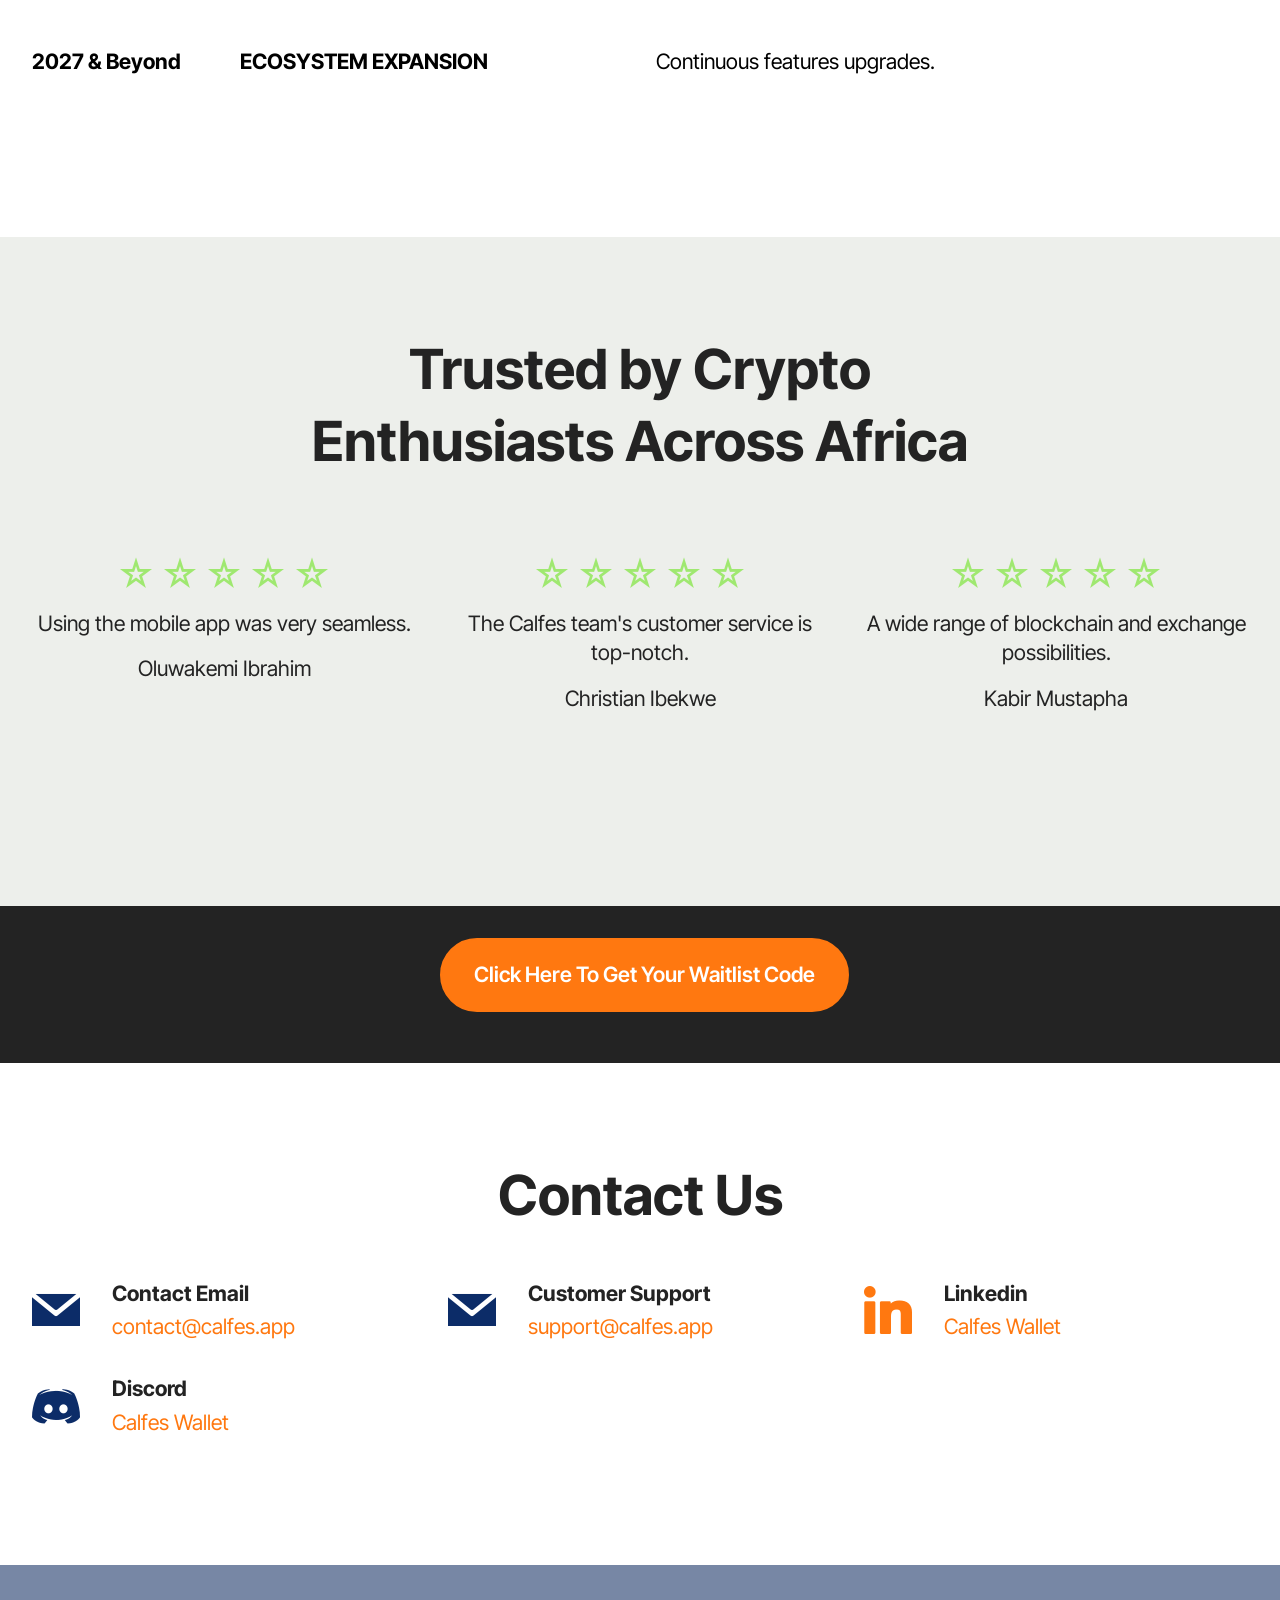
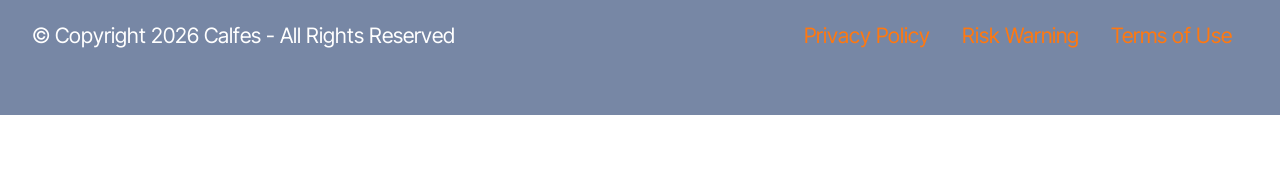
==== commit f64942f8: "Update index.html" ====
--- a/index.html
+++ b/index.html
@@ -826,9 +826,6 @@
 							</div>
 						</div>
 						<div class="dragArea row">
-							<div data-for="email" class="col-lg-6 col-md-6 col-sm-12 form-group">
-								<input type="email" name="email" placeholder="Join The Waitlist Today" data-form-field="email" class="form-control display-7" value="" id="email-form01-1c">
-							</div>
 							<div class="col-auto mbr-section-btn"><button type="submit" class="w-100 w-100 w-100 w-100 w-100 w-100 btn btn-secondary display-7">Click Here To Get Your Waitlist Code</button></div>
 						</div>
 					</form>
@@ -935,4 +932,4 @@
   
   
 </body>
-</html>+</html>
